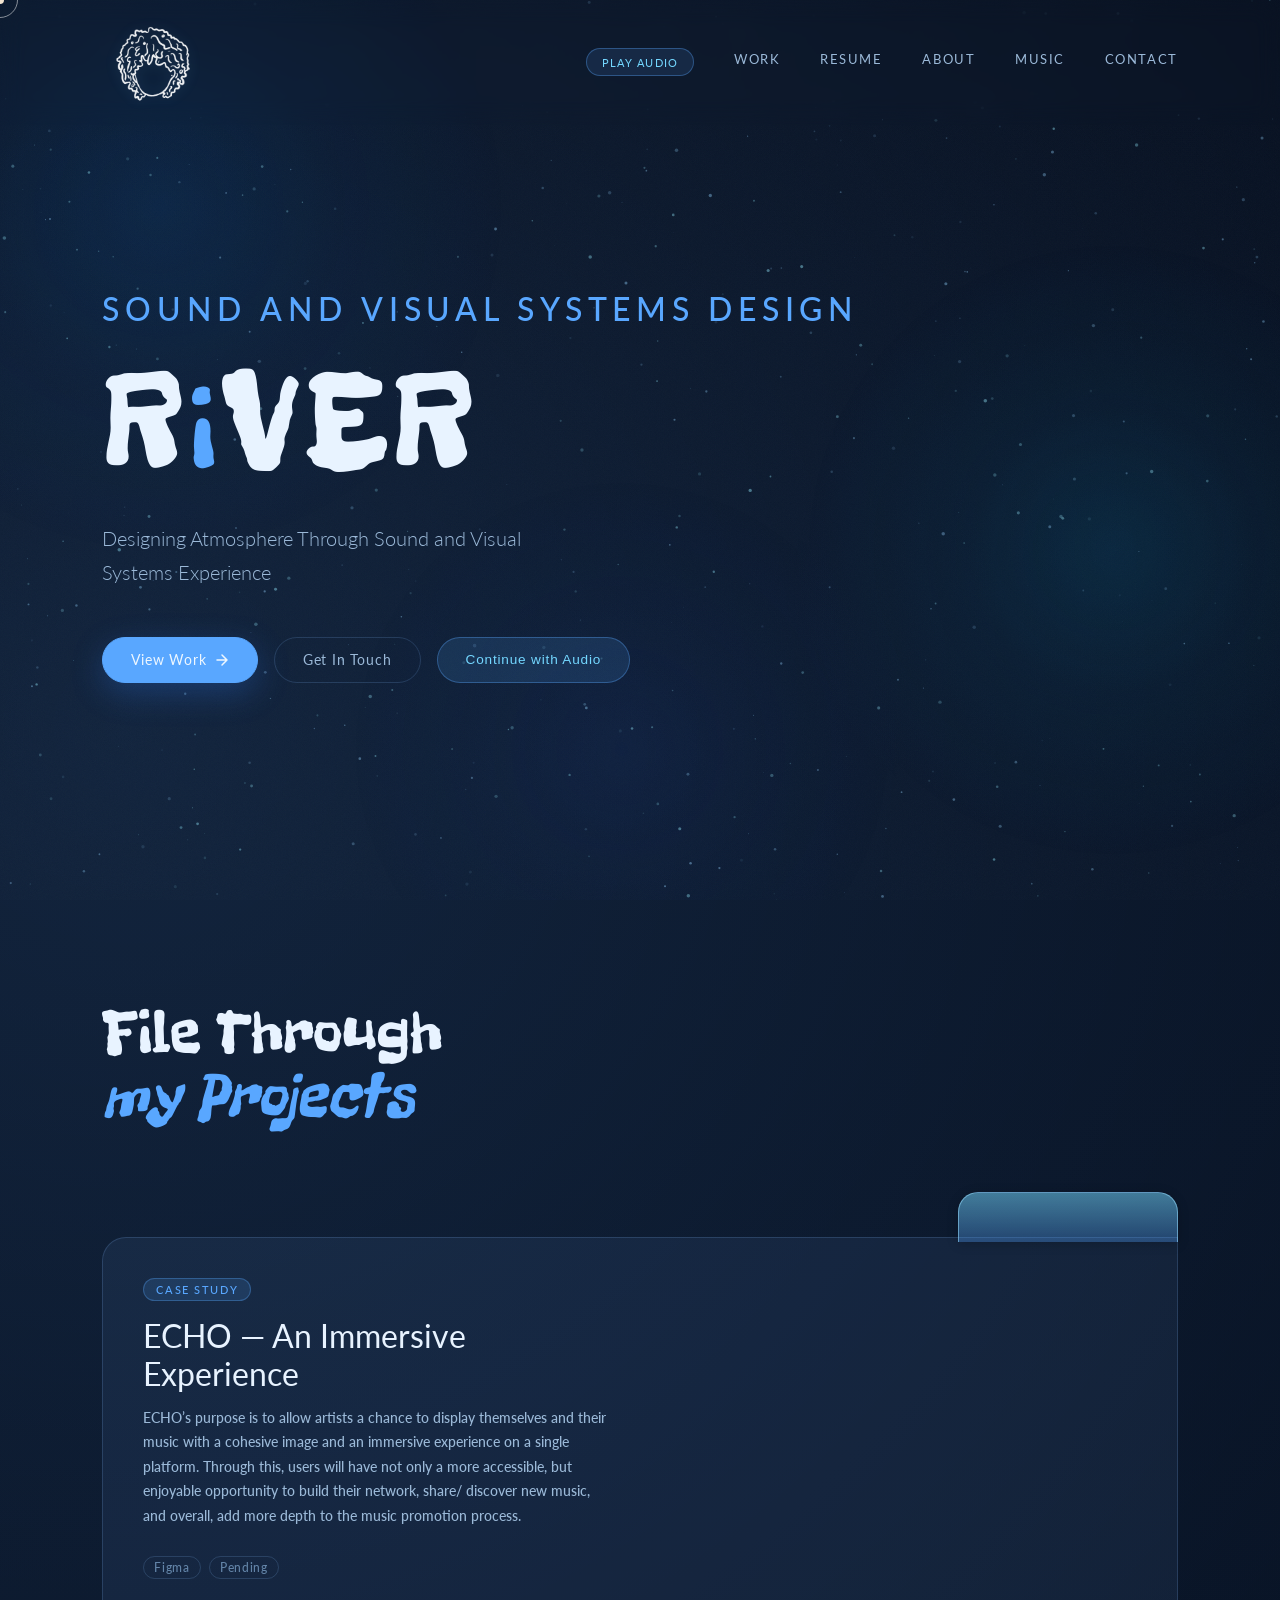
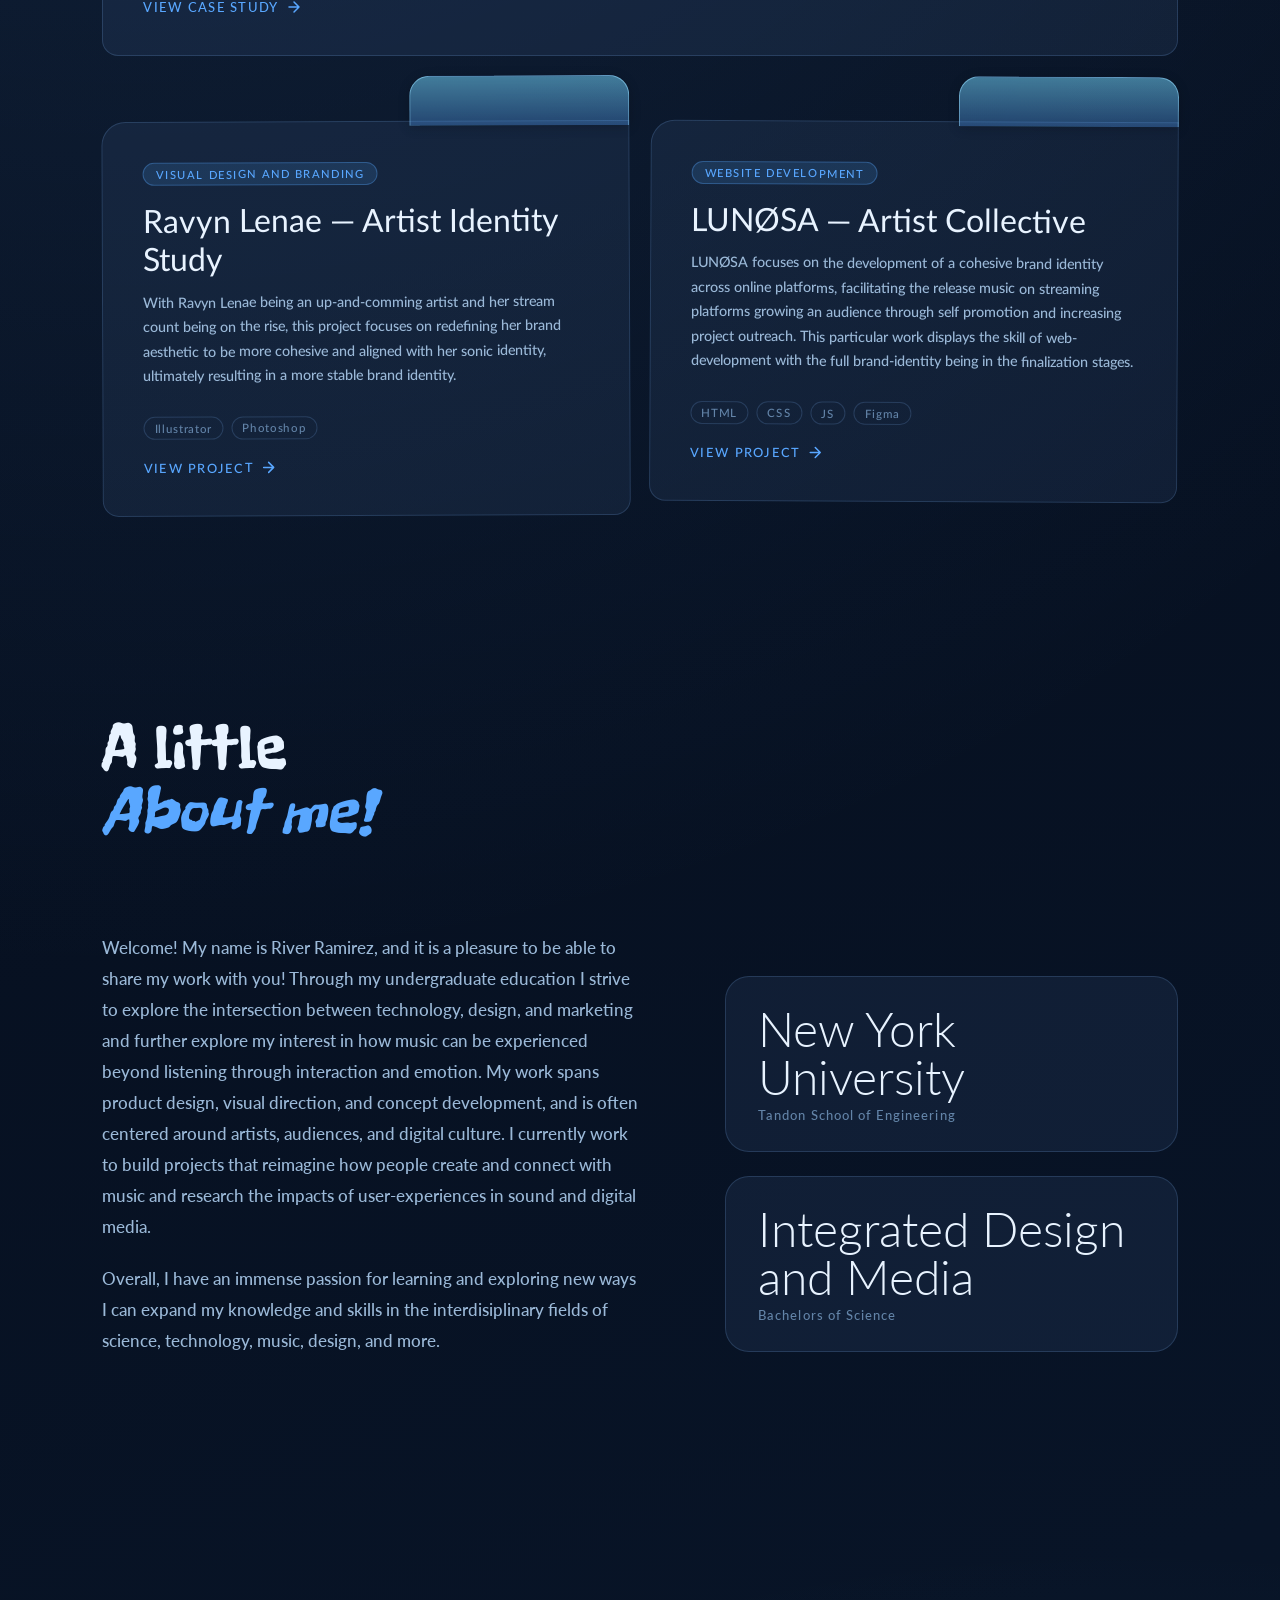
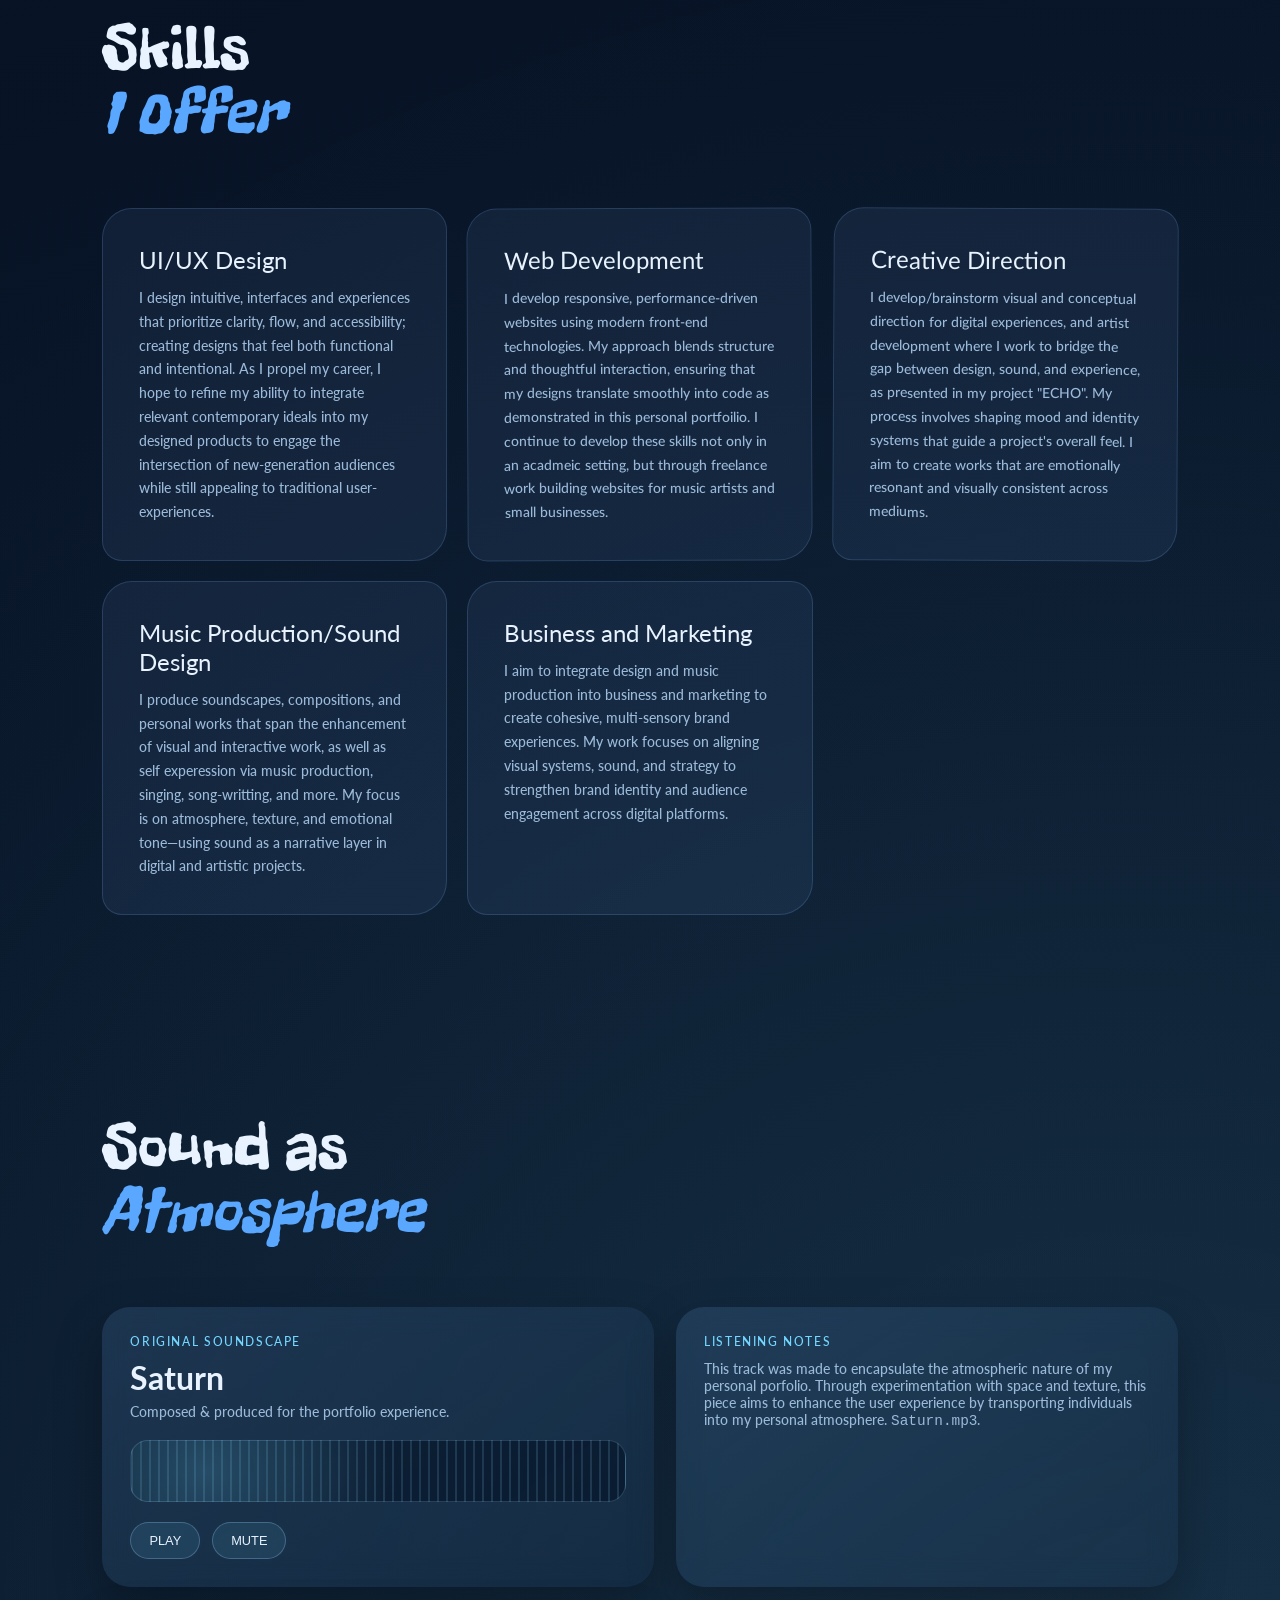
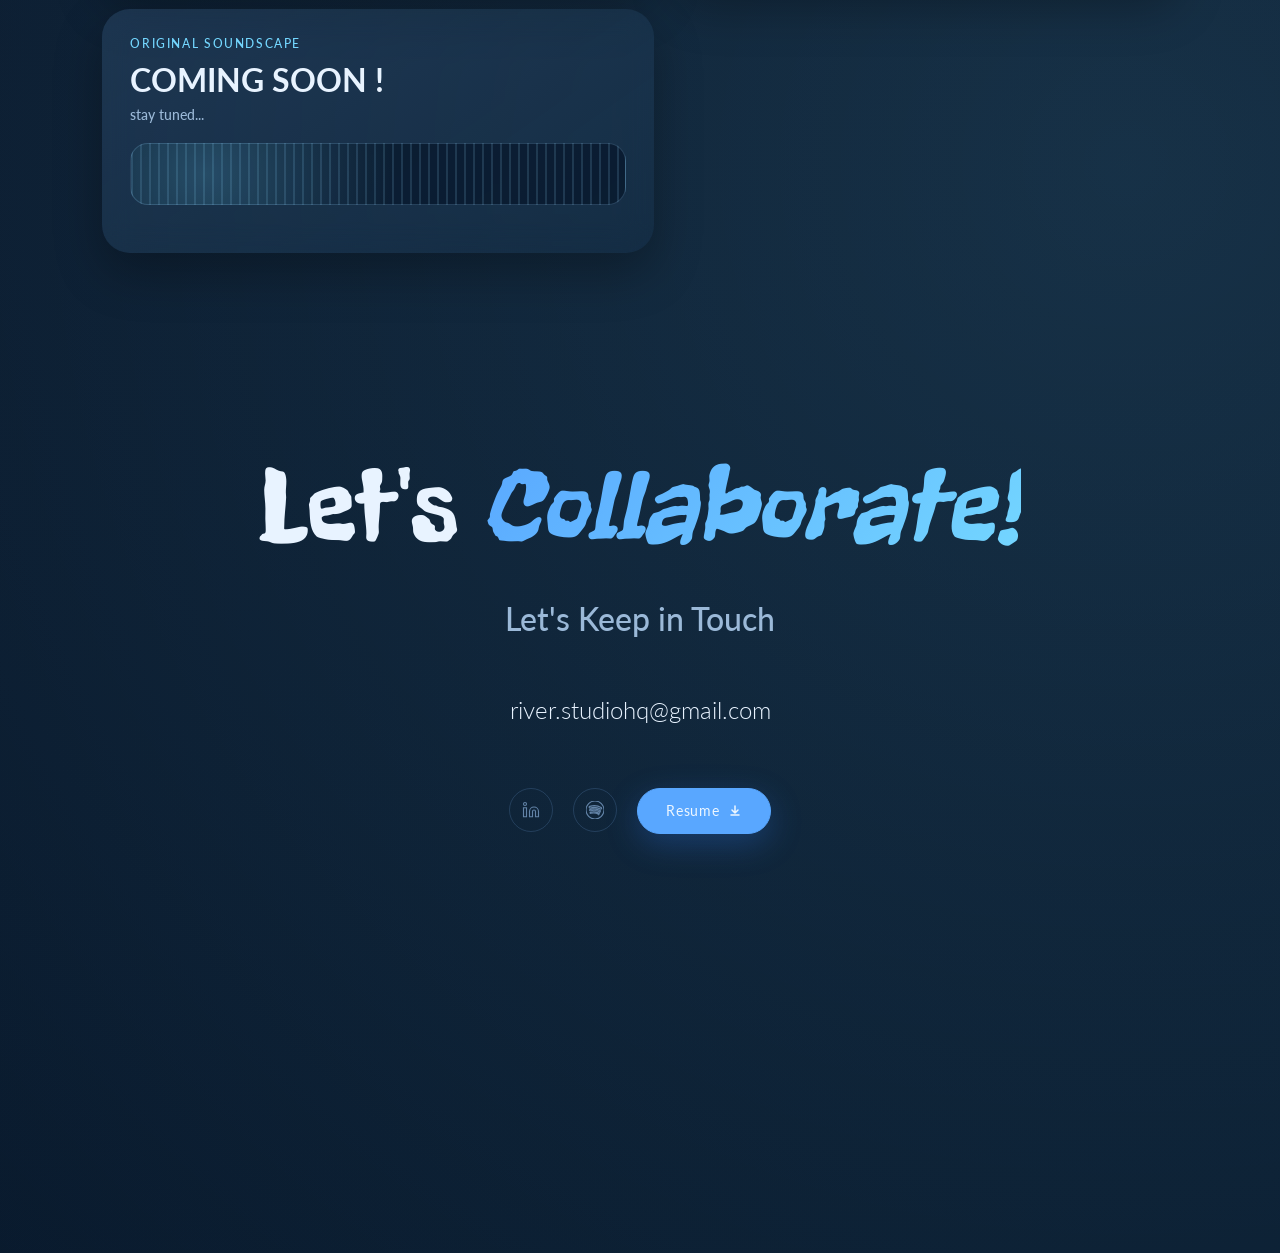
==== index.html @ ccf1cbcf "Initial commit" ====
<!DOCTYPE html>
<html lang="en">
  <head>
    <meta charset="UTF-8" />
    <meta name="viewport" content="width=device-width, initial-scale=1.0" />
    <title>RiVER Marketing Portfolio Revised</title>
    <link rel="preconnect" href="https://fonts.googleapis.com">
    <link rel="preconnect" href="https://fonts.gstatic.com" crossorigin>
    <link href="https://fonts.googleapis.com/css2?family=Freckle+Face&family=Lato:ital,wght@0,100;0,300;0,400;0,700;0,900;1,100;1,300;1,400;1,700;1,900&display=swap" rel="stylesheet">    
    <link rel="stylesheet" href = "style.css" />

  </head>


<body>

<!--Cursor--> 
<div class="cursor" id="cursor"> 
    <div class="cursor-dot" id="cursorDot"></div>
</div>
<div class="cursor-ring" id="cursorRing"></div>

<!--Animated Background-->
<canvas id="bg-canvas"></canvas>

<!--Noise texture-->
<div class="noise"></div>

<!-- Navigation -->
 <nav id="nav"> 
    <a href="#hero" class="nav-logo">
        <img src="River_Graphic_White.png" alt="Logo mark" class="logo-mark" width="90" height="90">
    </a>
    <ul class="nav-links"> 
        <li class="nav-audio-item">
            <button type="button" id="navAudioToggle" class="nav-audio-btn">Play audio</button>
        </li>
        <li><a href="#work">Work</a></li>
        <li><a href="./Ramirez_Rvier_Resume_Official_%20(1)%20(1).pdf" target="_blank" rel="noopener noreferrer">Resume</a></li>
        <li><a href="#about">About</a></li>
        <li><a href="#music">Music</a></li>
        <li><a href="#contact">Contact</a></li>
        
    </ul>
 </nav>
<main>
    <!--Hero Section -->
    <section id="hero">
        <div class="hero-label"> Sound and Visual Systems Design</div>
        <!-- <h1 class="hero-name">RiVER</h1> -->
        <h1 class = "hero-title" id = "hero-title"> 
            <span class="letter" data-l="R">R</span>
            <span class="letter letter-i" data-l="i" >i</span>
            <span class="letter" data-l="V" >V</span>
            <span class="letter" data-l="E" >E</span>
            <span class="letter" data-l="R2" >R</span>
        </h1>
        <p class="hero-tagline"> Designing Atmosphere Through Sound and Visual Systems Experience</p>
        <div class="hero-cta">
            <a href="#work" class="btn btn-primary"> View Work
                <svg width="14" height="14" viewBox="0 0 14 14" fill="none"><path d="M2 7h10M7 2l5 5-5 5" stroke="currentColor" stroke-width="1.5" stroke-linecap="round" stroke-linejoin="round"/></svg>
            </a>
            <a href="#contact" class="btn btn-ghost"> Get In Touch</a>
            <button class="btn btn-audio" id="continueAudioBtn" type="button"> Continue with Audio</button>
        </div>
    </section>

      <!-- Work Section -->
  <section id="work">
    <div class="section-header reveal">
      <h2 class="section-title">File Through<br><em>my Projects</em></h2>
    </div>
    <div class="projects-grid">
      <!-- Featured Project -->
      <a href="echo.html" class="folder-wrap folder-wrap--featured reveal folder-hit" aria-label="ECHO — open case study">
        <div class="folder-tab" aria-hidden="true"></div>
        <div class="project-card featured">
          <div>
            <span class="project-tag">Case Study</span>
            <h3 class="project-title">ECHO — An Immersive Experience</h3>
            <p class="project-desc">ECHO’s purpose is to allow artists a chance to display themselves and their music with a cohesive 
                image and an immersive experience on a single platform. Through this, users will have not only a more accessible, but 
                enjoyable opportunity to build their network, share/ discover new music, and overall, add more depth to the music promotion process. </p>
            <div class="project-tech">
              <span class="tech-tag">Figma</span>
              <span class="tech-tag">Pending</span>
            </div>
            <span class="project-link">
              View Case Study
              <svg width="14" height="14" viewBox="0 0 14 14" fill="none"><path d="M2 7h10M7 2l5 5-5 5" stroke="currentColor" stroke-width="1.5" stroke-linecap="round" stroke-linejoin="round"/></svg>
            </span>
          </div>
          <div class="project-visual">
            <canvas id="featured-canvas"></canvas>
          </div>
        </div>
      </a>

      <!-- Project 2 -->
      <a href="ravyn-lenae.html" class="folder-wrap reveal reveal-delay-1 folder-hit" aria-label="Ravyn Lenae identity study — open project">
        <div class="folder-tab" aria-hidden="true"></div>
        <div class="project-card">
          <span class="project-tag">Visual Design and Branding</span>
          <h3 class="project-title">Ravyn Lenae — Artist Identity Study</h3>
          <p class="project-desc"> With Ravyn Lenae being an up-and-comming artist and her stream count being on the rise, this project focuses on redefining her brand aesthetic to be more cohesive
            and aligned with her sonic identity, ultimately resulting in a more stable brand identity. </p>
          <div class="project-tech">
            <span class="tech-tag">Illustrator</span>
            <span class="tech-tag">Photoshop</span>
          </div>
          <span class="project-link">
            View Project
            <svg width="14" height="14" viewBox="0 0 14 14" fill="none"><path d="M2 7h10M7 2l5 5-5 5" stroke="currentColor" stroke-width="1.5" stroke-linecap="round" stroke-linejoin="round"/></svg>
          </span>
        </div>
      </a>

      <!-- Project 3 -->
      <a href="https://lr3546-stack.github.io/Webdev_Midterm_Website/" target="_blank" rel="noopener noreferrer" class="folder-wrap reveal reveal-delay-2 folder-hit" aria-label="LUNØSA collective — open project website">
        <div class="folder-tab" aria-hidden="true"></div>
        <div class="project-card">
          <span class="project-tag">Website development</span>
          <h3 class="project-title"> LUNØSA — Artist Collective </h3>
          <p class="project-desc"> LUNØSA focuses on the development of a cohesive brand identity across online platforms,
                facilitating the release music on streaming platforms growing an audience through self promotion and increasing project
                outreach. This particular work displays the skill of web-development with the full brand-identity being in the finalization stages.</p>
          <div class="project-tech">
            <span class="tech-tag">HTML</span>
            <span class="tech-tag">CSS</span>
            <span class="tech-tag">JS</span>
            <span class="tech-tag">Figma</span>
          </div>
          <span class="project-link">
            View Project
            <svg width="14" height="14" viewBox="0 0 14 14" fill="none"><path d="M2 7h10M7 2l5 5-5 5" stroke="currentColor" stroke-width="1.5" stroke-linecap="round" stroke-linejoin="round"/></svg>
          </span>
        </div>
      </a>
    </div>
  </section>


<!--About Me-->
<section id="about">
    <div  class="about-title-row">
    <!--    <img src="River_Graphic_White.png" alt="Logo mark" class="about-logo-mark logo-mark" > -->
        <h2 class = "section-title"> A little <br> <em> About me! </em></h2>
    </div>
    <div class = "about-grid"> 
        <div class="about-text reveal"> 
        <p>Welcome! My name is River Ramirez, and it is a pleasure to be able to share my work with you! Through my undergraduate education I strive to explore 
            the intersection between technology, design, and marketing and further explore my interest in how music can be experienced beyond listening through 
            interaction and emotion. My work spans product design, visual direction, and concept development, and is often centered around artists, audiences, 
            and digital culture. I currently work to build projects that reimagine how people create and connect with music and research the impacts of user-experiences 
            in sound and digital media.</p>
        <p>Overall, I have an immense passion for learning and exploring new ways I can expand my knowledge and skills in the interdisiplinary fields of science, 
            technology, music, design, and more.</p>
        <div class="skills-list">
        </div>
      </div>
    <div class="about-stats">
        <div class="stat-card reveal reveal-delay-1">
          <div class="stat-number">New York University</div>
          <div class="stat-label">Tandon School of Engineering </div>
        </div> 
        <div class="stat-card reveal reveal-delay-1">
          <div class="stat-number">Integrated Design and Media</div>
          <div class="stat-label">Bachelors of Science</div>
        </div> 
    </div>
    </div>
</section>

<!--Services-->
<section id="services">
    <div class = "section-header reveal"> 
        <h2 class="section-title">Skills<br><em>I Offer</em></h2>
    </div>
    <div class = "services-grid">
        <div class = "service-card reveal">
            <h3 class="service-title">UI/UX Design</h3>
            <p class="service-desc">I design intuitive, interfaces and experiences that prioritize clarity, 
                flow, and accessibility; creating designs that feel both functional and intentional. As I propel my career, 
                I hope to refine my ability to integrate relevant contemporary ideals into my designed products to engage the intersection of
                new-generation audiences while still appealing to traditional user-experiences.</p>
        </div>
        <div class="service-card reveal reveal-delay-1">
            <h3 class="service-title"> Web Development</h3>
            <p class="service-desc"> I develop responsive, performance-driven websites using modern front-end technologies. My approach blends structure and thoughtful interaction, ensuring that my designs translate smoothly into code as demonstrated in this personal portfoilio. 
                I continue to develop these skills not only in an acadmeic setting, but through freelance work building websites for music artists and small businesses.</p>
        </div>
        <div class="service-card reveal reveal-delay-2">
            <h3 class="service-title"> Creative Direction</h3>
            <p class="service-desc">I develop/brainstorm visual and conceptual direction for digital experiences, and artist development where I work to bridge the 
                gap between design, sound, and experience, as presented in my project "ECHO". My process involves shaping mood and identity systems that guide a project's overall feel. I aim to create 
                works that are emotionally resonant and visually consistent across mediums.</p>
        </div>
         <div class="service-card reveal reveal-delay-2">
            <h3 class="service-title">Music Production/Sound Design</h3>
            <p class="service-desc">I produce soundscapes, compositions, and personal works that span the enhancement of visual and interactive work, as well as self experession 
                via music production, singing, song-writting, and more. My focus is on atmosphere, texture, and emotional tone—using sound as a narrative layer in digital and artistic projects.</p>
        </div>
         <div class="service-card reveal reveal-delay-2">
            <h3 class="service-title">Business and Marketing</h3>
            <p class="service-desc">I aim to integrate design and music production into business and marketing to create cohesive, multi-sensory brand experiences. 
                My work focuses on aligning visual systems, sound, and strategy to strengthen brand identity and audience engagement across digital platforms.</p>
        </div>
    </div>
    </div>
</section>

<!-- Music -->
 <section id="music"> 
    <div class="section-header reveal"> 
        <h2 class = "section-title"> Sound as <br> <em>Atmosphere</em></h2>
    </div>
    <div class="music-grid"> 
        <div class="music-player reveal">
            <div class="music-kicker">Original Soundscape</div>
            <h3 class="track-title">Saturn</h3>
            <p class="track-meta"> Composed & produced for the portfolio experience.</p>
            <div class = "wave-visual" aria-hidden="true"></div>
            <div class = "music-controls">
                <button class="music-btn" id="playPauseBtn" type="button">Play</button>
                <button class="music-btn" id="muteBtn" type="button">Mute</button>
            </div>
        </div>
        <div class="music-note reveal reveal-delay-1">
            <div class="music-kicker">Listening Notes</div>
            <p class="track-meta">This track was made to encapsulate the atmospheric nature of my personal porfolio. Through experimentation with space and texture, this piece
                aims to enhance the user experience by transporting individuals into my personal atmosphere.  <code>Saturn.mp3</code>.</p>
        </div>
         <div class="music-player reveal">
            <div class="music-kicker">Original Soundscape</div>
            <h3 class="track-title">COMING SOON !</h3>
            <p class="track-meta"> stay tuned...</p>
            <div class = "wave-visual" aria-hidden="true"></div>
        </div>
       <!--<div class="music-note reveal reveal-delay-1">
            <div class="music-kicker">Listening Notes</div>
            <p class="track-meta">Lorem ipsum dolor sit amet, consectetur adipiscing elit. Morbi et scelerisque arcu. Maecenas eu maximus justo. Sed ornare libero at efficitur rutrum.</p>
            <p class="track-meta">Audio source currently points to <code>Saturn.mp3</code>.</p>
        </div>-->
   
    </div>
 </section>

 <!--Contact-->
<section id="contact">
    <h2 class="contact-headline reveal"> Let's <em>Collaborate!</em></h2>
    <p class="contact-sub reveal reveal-delay-1">Let's Keep in Touch</p>
    <a href="mailto:river.studiohq@gmail.com" class="contact-email reveal reveal-delay-2">river.studiohq@gmail.com</a>
    <!-- PDF must sit next to index.html (same folder). Filename below is URL-encoded (spaces → %20). -->
    <div class="social-links reveal reveal-delay-3">
        <a href="https://www.linkedin.com/in/river-ramirez-8b07782b2/" class="social-link" title="LinkedIn"> 
            <svg width="18" height="18" viewBox="0 0 24 24" fill="none" stroke="currentColor" stroke-width="1.5"><path d="M16 8a6 6 0 0 1 6 6v7h-4v-7a2 2 0 0 0-2-2 2 2 0 0 0-2 2v7h-4v-7a6 6 0 0 1 6-6zM2 9h4v12H2z"/><circle cx="4" cy="4" r="2"/></svg>
        </a>
        <a href="https://open.spotify.com/artist/3kGHRgM4LawRmCuZYlxjcg?si=m8tVYh4qRT-6kpM-L-I8kQ" class="social-link" title="Spotify">
            <svg width="18" height="18" viewBox="0 0 24 24" fill="none" stroke="currentColor" stroke-width="1.5"><path d="M12 0C5.373 0 0 5.373 0 12s5.373 12 12 12 12-5.373 12-12S18.627 0 12 0zm5.5 17.333c-.22.34-.666.446-1.006.226-2.733-1.673-6.173-2.053-10.226-1.126-.386.086-.773-.153-.86-.54-.086-.386.153-.773.54-.86 4.433-1.013 8.246-.586 11.326 1.3.34.22.446.666.226 1.006zm1.467-3.266c-.28.453-.873.6-1.326.32-3.127-1.92-7.9-2.48-11.6-1.353-.506.153-1.04-.133-1.193-.64-.153-.506.133-1.04.64-1.193 4.233-1.287 9.513-.653 13.16 1.587.453.28.6.873.32 1.326zm.126-3.413c-3.746-2.227-9.926-2.433-13.486-1.353-.573.173-1.18-.16-1.353-.733-.173-.573.16-1.18.733-1.353 4.106-1.247 10.92-1.013 15.226 1.547.513.307.68.973.373 1.487-.306.513-.973.68-1.486.373z"/> </svg>
        </a>

        <a href="./Ramirez_Rvier_Resume_Official_%20(1)%20(1).pdf" class="btn btn-resume" download target="_blank" rel="noopener noreferrer"><span>Resume</span><svg width="14" height="14" viewBox="0 0 14 14" fill="none" aria-hidden="true"><path d="M7 2v7M4 6l3 3 3-3M3 11h8" stroke="currentColor" stroke-width="1.5" stroke-linecap="round" stroke-linejoin="round"/></svg></a>
    </div>
</section>
</main>

<script src="site-audio.js"></script>
<script>

//Cursor //

const dot = document.getElementById('cursorDot');
const ring = document.getElementById('cursorRing');
let mx=0, my = 0, rx = 0, ry = 0;

document.addEventListener('mousemove', e => {
    mx=e.clientX; my = e.clientY;
    dot.style.left=mx + 'px'; dot.style.top = my + 'px';
});

const lerp = (a,b,t) => a + (b-a) * t;
(function tickCursor() {
    rx = lerp(rx, mx, 0.12); ry = lerp(ry,my,0.12);
    ring.style.left = rx + 'px'; ring.style.top = ry + 'px';
    requestAnimationFrame(tickCursor);
})();

document.querySelectorAll('a, button, .project-card, .service-card, .social-link, .folder-hit').forEach(el => {
    el.addEventListener('mouseenter', () => ring.classList.add('hovering'));
    el.addEventListener('mouseleave', () => ring.classList.remove('hovering'));
});

// Nav Scroll // 
const nav = document.getElementById('nav');
window.addEventListener('scroll',() => {
    nav.classList.toggle('scrolled', window.scrollY > 40);
})

// Intersection Reveal // 
const observer = new IntersectionObserver(entries => {
    entries.forEach(e => { if (e.isIntersecting) e.target.classList.add('visible'); });
}, {threshold: 0.12 });
document.querySelectorAll('.reveal').forEach(el => observer.observe(el));

// Particles // 

const bgCanvas = document.getElementById('bg-canvas');
const bgCtx = bgCanvas.getContext('2d');

function resizeBg() {
    bgCanvas.width = window.innerWidth;
    bgCanvas.height = window.innerHeight;
}
resizeBg();
window.addEventListener('resize', resizeBg);

const particles = [];
const NUM_PARTICLES = 500; 

for (let i = 0; i < NUM_PARTICLES; i++) {
    particles.push({
        x: Math.random() * window.innerWidth,
        y: Math.random() * window.innerHeight,
        r: Math.random() * 1.5 + 0.3, 
        vx: (Math.random() - 0.5) * 0.3,
        vy: (Math.random() - 0.5) * 0.3,
        a: Math.random() * 0.5 + 0.1, 
        hue: Math.random() < 0.5 ? 205 : 192
    });
}

// Orbs // 
const orbs = [
    { x: 0.12, y: 0.18, r: 360, h: 210, s: 90, l: 42 },
    { x: 0.82, y: 0.62, r: 320, h: 196, s: 88, l: 40 },
    { x: 0.54, y: 0.88, r: 280, h: 224, s: 70, l: 32 },
];
let orbTime = 0;

function drawBg() {
    bgCtx.clearRect(0, 0, bgCanvas.width, bgCanvas.height);

// Animated orbs //
orbTime += 0.003;
orbs.forEach((orb, i) => {
    const ox = (orb.x + Math.sin(orbTime * 0.7 + i * 2.1) * 0.06) * bgCanvas.width;
    const oy = (orb.y + Math.cos(orbTime * 0.5 + i * 1.7) * 0.05) * bgCanvas.height;
    const g = bgCtx.createRadialGradient(ox, oy, 0, ox, oy, orb.r);
    g.addColorStop(0, `hsla(${orb.h},${orb.s}%,${orb.l}%,0.18)`);
    g.addColorStop(0.5, `hsla(${orb.h},${orb.s}%,${orb.l}%,0.06)`);
    g.addColorStop(1, `hsla(${orb.h},${orb.s}%,${orb.l}%,0)`);
    bgCtx.fillStyle = g;
    bgCtx.fillRect(0, 0, bgCanvas.width, bgCanvas.height);
  });

// Particles Cont. // 
particles.forEach(p => {
    p.x += p.vx; 
    p.y += p.vy;
    if (p.x < 0) p.x = bgCanvas.width;
    if (p.x > bgCanvas.width) p.x = 0; 
    if (p.y < 0) p.y = bgCanvas.height;
    if (p.y > bgCanvas.height) p.y = 0;
    bgCtx.beginPath();
    bgCtx.arc(p.x, p.y, p.r, 0, Math.PI * 2);
    bgCtx.fillStyle = `hsla(${p.hue}, 80%, 75%, ${p.a})`;
    bgCtx.fill();
}); 

requestAnimationFrame(drawBg);
}
drawBg();

</script>
</body>
</html>
---- style.css ----
:root { 
    /* Fixed nav overlap: titles & in-page anchors clear the bar */
    --nav-clearance: clamp(112px, 18vw, 152px);
    --bg: #040915; 
    --bg2: #081427; 
    --surface: rgba(127, 176, 255, 0.08);
    --border: rgba(133, 190, 255, 0.18); 
    --border-hover: rgba(166, 219, 255, 0.38);
    --text-primary: #e8f3ff; 
    --text-secondary: #9bb9d8; 
    --text-muted: #6384a8; 
    --accent: #59a7ff; 
    --accent2: #74d7ff; 
    --accent3: #8ff2f8; 
    --glow: rgba(89, 167, 255, 0.24); 
    --glow2: rgba(116, 215, 255, 0.2); 
    --radius: 24px; 
    --radius-sm: 16px; 
}

*, *::before, *::after {margin: 0; padding: 0; box-sizing: border-box; }

html {scroll-behavior: smooth; }

body { 
    background:
        radial-gradient(circle at 10% 12%, rgba(89,167,255,0.16) 0%, transparent 34%),
        radial-gradient(circle at 88% 82%, rgba(116,215,255,0.14) 0%, transparent 36%),
        linear-gradient(160deg, var(--bg) 0%, var(--bg2) 55%, #07172a 100%);
    color: var(--text-primary);
    font-family: "Lato", sans-serif;
    font-weight: 500;
    overflow-x: hidden;
    cursor: none;
}

/* Custom Cursor */ 

.cursor {
    position: fixed;
    top: 0; left: 0;
    pointer-events: none;
    z-index: 9999;
    mix-blend-mode: difference;
}
.cursor-dot {
    width: 8px; height: 8px;
    background: #fff;
    border-radius: 50%;
    transform: translate(-50%, -50%);
    transition: transform 0.1s ease;
}
.cursor-ring {
    position: fixed;
    top: 0; left: 0;
    width: 36px; height: 36px;
    border: 1px solid rgba(255,255,255,0.5);
    border-radius: 50%;
    transform: translate(-50%, -50%);
    pointer-events: none;
    z-index: 9998;
    transition: width 0.3s ease, height 0.3s ease, border-color 0.3s ease;
}
.cursor-ring.hovering {
    width: 60px; height: 60px;
    border-color: rgba(124,111,255,0.8);
}
 /* ── Canvas Background ── */
#bg-canvas {
    position: fixed;
    inset: 0;
    z-index: 0;
    opacity: 0.78;
}
.noise {
    position: fixed;
    inset: 0;
    z-index: 1;
    pointer-events: none;
    opacity: 0.025;
    background-image: url("data:image/svg+xml,%3Csvg viewBox='0 0 256 256' xmlns='http://www.w3.org/2000/svg'%3E%3Cfilter id='noise'%3E%3CfeTurbulence type='fractalNoise' baseFrequency='0.9' numOctaves='4' stitchTiles='stitch'/%3E%3C/filter%3E%3Crect width='100%25' height='100%25' filter='url(%23noise)' opacity='1'/%3E%3C/svg%3E");
    background-size: 200px 200px;
}

/* Layout */ 
main { position: relative; z-index: 2; }

section {
    min-height: 100vh;
    display: flex;
    align-items: center; 
    padding: 100px 8vw;
}

section[id] {
    scroll-margin-top: var(--nav-clearance);
}

/* nav */ 
nav{
    position: fixed; 
    top: 0; left: 0; right: 0; 
    z-index: 100; 
    padding: 12px 8vw;
    display: flex; 
    align-items: center;
    justify-content: space-between;
    backdrop-filter: blur(12px); 
    -webkit-backdrop-filter: blur(12px); 
    border-bottom: 1px solid transparent; 
    transition: border-color 0.4s ease, background 0.4s ease; 
}

nav.scrolled {
    background: rgba(6,18,35,0.72); 
    border-bottom-color: var(--border);
}

.nav-logo {
    font-family: "Lato", sans-serif;
    font-size: 6rem;
    font-weight: 400;
    color: var(--text-primary); 
    text-decoration: none;
    letter-spacing: 0.02em; 
    display: inline-flex; 
    align-items: center;
    gap: 12px;
}
.logo-mark { 
    width: 100px;
    height: 100px;
    object-fit: contain;
    filter: brightness(0) invert(1) drop-shadow(0 0 8px rgba(126, 197, 255, 0.2));
    opacity: 0.95;
}
.logo-fallback { 
    font-size: 1.05;
}
.nav-links {
    display: flex;
    gap: 40px;
    list-style: none;
}
.nav-audio-item {
    list-style: none;
    display: flex;
    align-items: center;
}

.nav-audio-btn {
    font-family: "Lato", sans-serif;
    font-size: 0.68rem;
    font-weight: 400;
    letter-spacing: 0.12em;
    text-transform: uppercase;
    padding: 0.42rem 0.9rem;
    border-radius: 999px;
    border: 1px solid rgba(89, 167, 255, 0.35);
    background: rgba(89, 167, 255, 0.12);
    color: var(--accent2);
    cursor: pointer;
    transition: border-color 0.3s ease, color 0.3s ease, box-shadow 0.3s ease, background 0.3s ease;
}

.nav-audio-btn:hover {
    border-color: rgba(116, 215, 255, 0.55);
    color: var(--text-primary);
    box-shadow: 0 0 20px rgba(89, 167, 255, 0.18);
}

.nav-links a {
    font-size: 0.8rem; 
    font-weight: 400; 
    letter-spacing: 0.12em;
    text-transform: uppercase;
    color: var(--text-secondary);
    text-decoration: none;
    transition: color 0.3s ease;
    position: relative;
}

.nav-links a::after{
    content: '';
    position: absolute;
    bottom: -4px; left:0; right: 0;
    height: 1px;
    background: var(--accent);
    transform: scaleX(0);
    transition: transform 0.3s ease; 
    transform-origin: left;
}

.nav-links a:hover { color: var(--text-primary); }
.nav-links a:hover::after {transform: scaleX(1); }

/* Hero */ 
#hero {
    min-height: 100vh; 
    flex-direction: column;
    justify-content: center;
    align-items: flex-start;
    gap: 0; 
    padding-top: calc(var(--nav-clearance) + 1.25rem);
    scroll-margin-top: 0;
}

.hero-label {
    font-size: 2rem;
    letter-spacing: 0.18em;
    text-transform: uppercase;
    color: var(--accent); 
    margin-bottom: 24px; 
    opacity: 0;
    transform: translateY(12px);
    animation: fadeUp 0.8s ease 0.2s forwards;
}

.hero-title {
    font-family: "Freckle Face", system-ui, sans-serif;
    /* min ≤ max: scales with viewport; middle term dominates on phones */
    font-size: clamp(3rem, 17vw + 0.35rem, 9rem);
    font-weight: 200; 
    line-height: 0.95;
    letter-spacing: 0.04em;
    color: var(--text-primary); 
    display: flex;
    align-items: baseline;
    flex-wrap: nowrap;
    gap: 0;
    max-width: 100%;
    box-sizing: border-box;
}

.hero-title .letter{
    display: inline-block;
    color: var(--text-primary);
    position: relative;
    will-change: transform, filter;
    transform: translateY(20px);
    animation: fadeUp 0.9s ease forwards;
}

  .hero-title .letter:nth-child(1) { animation-delay: 0.4s; }
  .hero-title .letter:nth-child(2) { animation-delay: 0.48s; }
  .hero-title .letter:nth-child(3) { animation-delay: 0.56s; }
  .hero-title .letter:nth-child(4) { animation-delay: 0.64s; }
  .hero-title .letter:nth-child(5) { animation-delay: 0.72s; }
  /* Stronger selector so the “i” always wins over .letter */
  .hero-title .letter.letter-i {
    color: var(--accent);
    -webkit-text-fill-color: currentColor;
    font-variant: normal;
    text-transform: lowercase;
    font-size: 0.82em;
  }


.hero-tagline {
    font-size: clamp(1rem, 2vw, 1.25rem);
    font-weight: 300;
    color: var(--text-secondary);
    max-width: 480px;
    margin-top: 32px;
    line-height: 1.7;
    opacity: 0;
    transform: translateY(16px);
    animation: fadeUp 0.9s ease 0.7s forwards;
}
.hero-cta {
    display: flex;
    flex-wrap: wrap;
    gap: 16px;
    margin-top: 48px;
    opacity: 0;
    transform: translateY(16px);
    animation: fadeUp 0.9s ease 0.9s forwards;
}
  .btn {
    display: inline-flex;
    align-items: center;
    gap: 8px;
    padding: 14px 28px;
    border-radius: 100px;
    font-size: 0.85rem;
    font-weight: 400;
    letter-spacing: 0.06em;
    text-decoration: none;
    transition: all 0.3s ease;
    cursor: none;
  }
  .btn-primary {
    background: var(--accent);
    color: #eef7ff;
    border: 1px solid var(--accent);
    box-shadow: 0 10px 32px rgba(45, 116, 224, 0.3);
  }
  .btn-primary:hover {
    background: transparent;
    color: var(--accent);
    box-shadow: 0 0 32px var(--glow);
  }
  .btn-ghost {
    background: transparent;
    color: var(--text-secondary);
    border: 1px solid var(--border);
  }
  .btn-ghost:hover {
    border-color: var(--border-hover);
    color: var(--text-primary);
  }
  .btn-audio {
    background: rgba(89,167,255,0.14);
    color: var(--accent2);
    border: 1px solid rgba(89,167,255,0.35);
    backdrop-filter: blur(8px);
    -webkit-backdrop-filter: blur(8px);
  }
  .btn-audio:hover {
    border-color: rgba(116,215,255,0.6);
    box-shadow: 0 0 28px rgba(89,167,255,0.22);
    color: var(--text-primary);
  }


.btn-resume {
    display: inline-flex;
    align-items: center;
    justify-content: center;
    text-align: center;
    background: var(--accent);
    color: #eef7ff;
    border: 1px solid var(--accent);
    box-shadow: 0 10px 32px rgba(45, 116, 224, 0.3);
    
}


  .hero-scroll {
    position: absolute;
    bottom: 48px;
    left: 8vw;
    display: flex;
    align-items: center;
    gap: 12px;
    font-size: 0.72rem;
    letter-spacing: 0.14em;
    text-transform: uppercase;
    color: var(--text-muted);
    opacity: 0;
    animation: fadeUp 1s ease 1.4s forwards;
  }
  .scroll-line {
    width: 40px;
    height: 1px;
    background: var(--text-muted);
    position: relative;
    overflow: hidden;
  }
  .scroll-line::after {
    content: '';
    position: absolute;
    inset: 0;
    background: var(--accent);
    transform: translateX(-100%);
    animation: scrollLine 2s ease 2s infinite;
  }
  @keyframes scrollLine {
    0% { transform: translateX(-100%); }
    100% { transform: translateX(100%); }
  }


/* Section Header */ 
.section-header {
    margin-bottom: 64px;
}

 .about-title-row {
    display: flex;
    align-items: center;
    gap: clamp(14px, 3vw, 28px);
    flex-wrap: wrap;
  }

   /*.about-title-row .about-logo-mark {
    width: clamp(56px, 8vw, 72px);
    height: clamp(56px, 8vw, 72px);
    object-fit: contain;
    flex-shrink: 0;
    filter: brightness(0) invert(1) drop-shadow(0 0 10px rgba(126, 197, 255, 0.22));
    opacity: 0.95;
  }
    */

    .about-section-title {
    margin: 2;
    flex: 1;
    min-width: 0;
  }
  .about-intro-stats {
    display: grid;
    grid-template-columns: repeat(2, minmax(0, 1fr));
    gap: 20px;
    margin-top: 28px;
    max-width: 520px;
  }
  
.section-number {
    font-size: 0.7rem;
    letter-spacing: 0.2em; 
    text-transform: uppercase;
    color: var(--accent);
    margin-bottom: 12px;
}

.section-title {
    font-family: "Freckle Face", system-ui;
    font-size: clamp(2.5rem, 5vw, 4rem);
    font-weight: 300; 
    line-height: 1;
    color: var(--text-primary);
}

.section-title em {
    /*font-style: italic;*/
    color: var(--accent);
}

/* Work */ 
#work { flex-direction: column; align-items: flex-start;}

.projects-grid {
    display: grid;
    grid-template-columns: repeat(2, 1fr);
    gap: 20px;
    width: 100%;
}

.folder-wrap {
    display: flex; 
    flex-direction: column;
    align-items: stretch;
    min-width: 0;
}
a.folder-wrap.folder-hit {
    text-decoration: none;
    color: inherit;
    outline: none;
}
a.folder-wrap.folder-hit:focus-visible {
    outline: 2px solid var(--accent);
    outline-offset: 6px;
    border-radius: var(--radius-sm);
}

.folder-tab {
    align-self: flex-end;
    width: clamp(150px, 48%, 220px);
    height: 50px;
    background:linear-gradient(180deg, rgba(116, 215, 255, 0.52), rgba(72, 140, 220, 0.38));
    border: 1px solid rgba(150, 220, 255, 0.55);
    border-bottom: none;
    border-radius: 20px 20px 0px 0px;
    transition: brackground 0.4s ease, border-color 0.4s ease, box-shadow 0.4s ease;
    position: relative; 
    z-index: 10;
    margin-bottom: -5px;
    flex-shrink: 0;
    box-shadow: 0 2px 12px rgba(0, 0, 0, 0.2);
}

.folder-wrap:hover .folder-tab {
    border-color: rgba(180, 232, 255, 0.75);
    background:   rgba(89, 167, 255, 0.52);
    box-shadow: 0 0 28px rgba(89, 167, 255, 0.28);
  }
  .folder-wrap--featured {
    grid-column: span 2;
  }

  .project-card {
    background: var(--surface);
    border: 1px solid var(--border);
    border-radius: var(--radius) 0 var(--radius-sm) var(--radius-sm);
    padding: 40px;
    position: relative;
    overflow: hidden;
    transition: border-color 0.4s ease, transform 0.4s ease, box-shadow 0.4s ease, background 0.4s ease;
    cursor: none;
  }
  .project-card::before {
    content: '';
    position: absolute;
    inset: 0;
    background: radial-gradient(ellipse at 0% 0%, var(--glow), transparent 60%);
    opacity: 0;
    transition: opacity 0.4s ease;
    pointer-events: none;
  }
  .folder-wrap:hover .project-card {
    border-color: rgba(89,167,255,0.55);
    background: linear-gradient(170deg, rgba(98, 166, 255, 0.13), rgba(62, 117, 199, 0.08));
    transform: translateY(-6px) rotate(-0.35deg);
    box-shadow: 0 24px 64px rgba(0,0,0,0.4);
  }
  .folder-wrap:hover .project-card::before { opacity: 1; }
  .project-card.featured {
    display: grid;
    grid-template-columns: 1fr 1fr;
    gap: 48px;
    align-items: center;
  }
  .project-card.featured::before {
    background: radial-gradient(ellipse at 30% 50%, var(--glow), transparent 60%);
  }

  .project-tag {
    display: inline-block;
    font-size: 0.7rem;
    letter-spacing: 0.14em;
    text-transform: uppercase;
    color: var(--accent);
    margin-bottom: 16px;
    padding: 4px 12px;
    background: rgba(89,167,255,0.14);
    border: 1px solid rgba(89,167,255,0.32);
    border-radius: 100px;
  }
  .project-title {
    font-family: 'Lato', sans-serif;
    font-size: 2rem;
    font-weight: 400;
    color: var(--text-primary);
    margin-bottom: 12px;
    line-height: 1.2;
  }
  .project-desc {
    font-size: 0.9rem;
    color: var(--text-secondary);
    line-height: 1.7;
    margin-bottom: 28px;
  }
  .project-tech {
    display: flex;
    flex-wrap: wrap;
    gap: 8px;
  }
  .tech-tag {
    font-size: 0.72rem;
    letter-spacing: 0.06em;
    color: var(--text-muted);
    padding: 4px 10px;
    border: 1px solid var(--border);
    border-radius: 100px;
    transition: border-color 0.3s, color 0.3s;
  }
  .folder-wrap:hover .tech-tag {
    border-color: rgba(255,255,255,0.15);
    color: var(--text-secondary);
  }
  .project-visual {
    aspect-ratio: 16/10;
    border-radius: var(--radius-sm);
    overflow: hidden;
    position: relative;
  }
  .project-visual canvas {
    width: 100%; height: 100%;
    display: block;
  }
  .project-link {
    display: inline-flex;
    align-items: center;
    gap: 8px;
    font-size: 0.8rem;
    letter-spacing: 0.1em;
    text-transform: uppercase;
    color: var(--accent);
    text-decoration: none;
    margin-top: 20px;
    transition: gap 0.3s ease;
  }
  .folder-wrap:hover .project-link { gap: 14px; }
  .project-link svg { transition: transform 0.3s ease; }
  .folder-wrap:hover .project-link svg { transform: translateX(4px); }




/* About */ 

#about {
    flex-direction: column; 
    align-items: flex-start;
    gap: clamp(48px, 7vw, 88px);
}

.about-grid {
    display: grid;
    grid-template-columns: 1.2fr 1fr; 
    gap: 80px;
    align-items: center;
    width: 100%;
}

.about-text p {
    font-size: 1.05rem;
    color: var(--text-secondary);
    line-height: 1.85;
    margin-bottom: 20px;
}

.about-text p strong {
    color: var(--text-primary);
    font-weight: 400; 
}

.skills-list {
    display: grid; 
    grid-template-columns: 1fr 1fr; 
    gap: 12px; 
    margin-top: 40px; 
}

.skill-item {
    display: flex;
    align-items: center;
    gap: 10px; 
    font-size: 0.85rem;
    color: var(--text-secondary);
}

.slill-dot {
    width: 5px; height: 5px; 
    background: var(--accent);
    border-radius: 50%;
    flex-shrink: 0;
}

.about-stats {
    display: flex; 
    flex-direction: column; 
    gap: 24px;
}

.stat-card {
    background: var(--surface);
    border: 1px solid var(--border);
    border-radius: var(--radius); 
    padding: 28px 32px; 
    transition: border-color 0.3s, box-shadow 0.3; 
}

.stat-card:hover {
    border-color: var(--border-hover);
    box-shadow: 0 0 38px rgba(35, 90, 170, 0.34);
}

.stat-number {
    font-family: "Lato", sans-serif;
    font-size: 3rem;
    font-weight: 300;
    color: var(--text-primary);
    line-height: 1;
    margin-bottom: 6px;
}

.stat-number span { color: var(--accent); }
.stat-label {
    font-size: 0.82rem; 
    color: var(--text-muted);
    letter-spacing: 0.08em;
}


/* Services */ 

#services { flex-direction: column; align-items: flex-start; }
.services-grid {
    display: grid; 
    grid-template-columns: repeat(3, 1fr);
    gap: 20px;
    width: 100%;
}

.service-card {
    background: var(--surface);
    border: 1px solid var(--border);
    border-radius: calc(var(--radius) + 6px) calc(var(--radius) - 2px) calc(var(--radius) + 10px) calc(var(--radius) - 4px);
    padding: 36px;
    transition: all 0.4s ease;
    cursor: none;
    position: relative;
    overflow: hidden;
}


.service-card::after {
    content: '';
    position: absolute;
    bottom: 0; left: 0; right: 0;
    height: 2px;
    background: linear-gradient(90deg, var(--accent), var(--accent2));
    transform: scaleX(0);
    transition: transform 0.4s ease;
    transform-origin: left; 
}


.service-card:hover {
    border-color: var(--border-hover);
    transform: translateY(-6px) rotate(0.4deg);
    box-shadow: 0 20px 50px rgba(0,0,0,0.5);
}


.service-card:hover::after { transform: scaleX(1); }

.service-title {
    font-family: 'Lato', sans-serif;
    font-size: 1.5rem;
    font-weight: 400;
    color: var(--text-primary);
    margin-bottom: 12px;
}

.service-desc {
    font-size: 0.875rem;
    color: var(--text-secondary);
    line-height: 1.7;
}



/* Music */ 
#music {
    flex-direction: column; 
    align-items: flex-start;
}

.music-grid {
    width: 100%;
    display: grid; 
    grid-template-columns: 1.1fr 1fr;
    gap: 22px;
}

.music-player,
.music-note {
    background: linear-gradient(145deg, rgba(122, 189, 255, 0.14), rgba(44, 88, 139, 0.08));
    border: 1px solid rgba(150, 210,255, 0,24);
    border-radius: 28px; 
    padding: 28px;
    backdrop-filter: blur(14px);
    box-shadow: 0 20px 48px rgba(0, 0, 0, 0.28);
}


.music-kicker {
    font-size: 0.72rem;
    letter-spacing: 0.14em;
    text-transform: uppercase;
    color: var(--accent2); 
    margin-bottom: 12px;
}


.track-title {
    font-family: 'Lato', sans-serif;
    font-size: 2rem; 
    line-height: 1.1;
    margin-bottom: 8px; 
}


.track-meta {
    color: var(--text-secondary);
    font-size: 0.9rem;
    margin-bottom: 20px;
}



.wave-visual {
    height: 62px;
    border-radius: 18px;
    background:
      radial-gradient(circle at 15% 50%, rgba(116,215,255,0.25), transparent 45%),
      repeating-linear-gradient(90deg, rgba(146,213,255,0.15) 0 2px, transparent 2px 9px),
      rgba(2, 16, 34, 0.55);
    border: 1px solid rgba(150, 210, 255, 0.2);
    margin-bottom: 20px;
}

.music-controls {
    display: flex;
    gap: 12px; 
    align-items: center;
    flex-wrap: wrap;
}


.music-btn {
    border: 1px solid rgba(150,210, 255, 0.28); 
    border-radius: 999px; 
    background: rgba(116, 215, 255, 0.1);
    color: var(--text-primary);
    padding: 10px 18px; 
    font-size: 0.8em;
    text-transform: uppercase;
    cursor: none; 
    transition: all 0.3s ease;
}


.music-btn:hover {
    border-color: var(--accent2);
    box-shadow: 0 0 20px rgba(116, 215, 255, 0.24);
}

/* Contact */ 
#contact {
    flex-direction: column;
    align-items: center; 
    text-align: center;
    gap: 0;
}

.contact-headline {
    font-family: "Freckle Face", system-ui;
    font-size: clamp(3rem, 8vw, 7rem);
    font-weight: 300;
    line-height: 1.05;
    color: var(--text-primary);
    margin-bottom: 32px;
}

.contact-headline em { 
    background: linear-gradient(135deg, var(--accent), var(--accent2));
    -webkit-background-clip: text;
    -webkit-text-fill-color: transparent;
    background-clip: text
}

.contact-sub {
    font-size: 2rem;
    color: var(--text-secondary);
    max-width: 420px;
    line-height: 1.7;
    margin-bottom: 48px;
}


.contact-email {
    font-family: 'Lato', sans-serif;
    font-size: 1.5rem;
    font-weight: 300;
    color: var(--text-primary);
    text-decoration: none;
    position: relative;
    display: inline-block;
    margin-bottom: 64px;
    transition: color 0.3s;
}

.contact-email::after {
    content: '';
    position: absolute; 
    bottom: -4px; left: 0; right: 0; 
    height: 1px; 
    background: linear-gradient(90deg, var(--accent), var(accent2));
    transform: scaleX(0.3);
    transform-origin: left; 
    transition: transform 0.4s ease;
}

.contact-email:hover { color: var(--accent); }
.contact-email:hover::after { transform: sca;eX(1); }
.social-links {
    display: flex;
    gap: 20px;
}


.social-link{
    width: 44px; height: 44px; 
    border: 1px solid var(--border);
    border-radius: 50%; 
    display: flex; 
    align-items: center; 
    justify-content: center; 
    color: var(--text-muted);
    text-decoration: none; 
    transition: all 0.3s ease;
    cursor: none;
}

.social-link:hover {
    border-color: var(--accent);
    color: var(--accent);
    box-shadow: 0 0 20px var(--glow);
}



/* Slightly less rigid composition */
  .projects-grid .folder-wrap:nth-child(2),
  .services-grid .service-card:nth-child(2) {
    transform: rotate(-0.22deg);
  }
  .projects-grid .folder-wrap:nth-child(3),
  .services-grid .service-card:nth-child(3) {
    transform: rotate(0.28deg);
  }

/* Reveal Animations */ 
.reveal {
    opacity: 0;
    transform: translateY(30px);
    transition: opacity 0.8s ease, transform 0.8s ease;
}

.reveal.visible {
    opacity: 1;
    transform: none;
}

.reveal-delay-1 { transition-delay: 0.15s; }
.reveal-delay-2 { transition-delay: 0.3s; }
.reveal-delay-3 { transition-delay: 0.45; }


@keyframes fadeUp {
    to { opacity: 1; transform: none; }
  }


  /* Tablet portrait / narrow: single-column layouts, compact nav */
  @media (max-width: 900px) {
    .projects-grid { grid-template-columns: 1fr; }
    .folder-wrap--featured { grid-column: span 1; }
    .project-card.featured { grid-template-columns: 1fr; }
    .about-grid { grid-template-columns: 1fr; gap: 48px; }
    .services-grid { grid-template-columns: 1fr; }
    .music-grid { grid-template-columns: 1fr; }
    nav {
      padding: 14px 5vw;
      flex-wrap: nowrap;
      align-items: center;
      justify-content: space-between;
      gap: 12px;
    }
    .nav-logo,
    .navbar-logo {
      flex-shrink: 0;
    }
    /* Same row as logo; scroll horizontally if links don’t fit */
    .nav-links {
      display: flex;
      flex-wrap: nowrap;
      align-items: center;
      justify-content: flex-end;
      gap: 10px 14px;
      flex: 1 1 auto;
      min-width: 0;
      width: auto;
      margin: 0;
      padding: 4px 0;
      border-top: none;
      overflow-x: auto;
      overscroll-behavior-x: contain;
      -webkit-overflow-scrolling: touch;
      scrollbar-width: thin;
    }
    .nav-links li {
      flex-shrink: 0;
    }
    .nav-links a {
      font-size: 0.62rem;
      letter-spacing: 0.08em;
      flex-shrink: 0;
      white-space: nowrap;
    }
    .nav-audio-btn {
      font-size: 0.58rem;
      padding: 0.34rem 0.65rem;
      letter-spacing: 0.08em;
      flex-shrink: 0;
      white-space: nowrap;
    }
    section { padding: 72px 6vw; }
    .hero-scroll {
      left: 6vw;
      bottom: 32px;
    }
    footer {
      flex-direction: column;
      gap: 16px;
      text-align: center;
      align-items: center;
    }
  }

  /* Mobile: phones and very small viewports */
  @media (max-width: 600px) {
    :root {
      --radius: 18px;
      --radius-sm: 12px;
      --nav-clearance: clamp(76px, 20vw, 108px);
    }
    nav { padding: 12px 5vw; }
    .nav-logo { font-size: 1.2rem; }
    .logo-mark { width: 40px; height: 40px; }
    .nav-links {
      gap: 8px 12px;
      padding: 2px 0;
    }
    .nav-links a {
      font-size: 0.58rem;
    }
    .nav-audio-btn {
      font-size: 0.54rem;
      padding: 0.32rem 0.55rem;
    }
    section { padding: 56px 5vw; }
    #hero {
      padding-top: calc(var(--nav-clearance) + 0.75rem);
      align-items: stretch;
      min-height: auto;
      padding-bottom: clamp(2rem, 8vw, 4rem);
    }
    .hero-title {
      font-size: clamp(3.35rem, 19vw + 0.4rem, 8rem);
      letter-spacing: 0.03em;
    }
    .hero-label {
      font-size: clamp(0.68rem, 2.8vw, 1rem);
      letter-spacing: 0.12em;
      margin-bottom: 16px;
    }
    .hero-name {
      font-size: clamp(2.75rem, 14vw, 4.5rem);
    }
    .hero-tagline {
      margin-top: 20px;
      font-size: 0.95rem;
    }
    .hero-cta {
      margin-top: 32px;
      flex-direction: column;
      align-items: stretch;
    }
    .btn {
      justify-content: center;
      padding: 14px 22px;
    }
    .hero-scroll {
      left: 5vw;
      bottom: 24px;
      font-size: 0.65rem;
    }
    .section-title {
      font-size: clamp(2rem, 9vw, 2.75rem);
    }
    .section-number {
      font-size: 0.65rem;
    }
    .project-card {
      padding: 24px 20px;
    }
    .project-title {
      font-size: 1.5rem;
    }
    .project-desc {
      font-size: 0.85rem;
      margin-bottom: 20px;
    }
    .skills-list {
      grid-template-columns: 1fr;
    }
    .stat-card {
      padding: 22px 24px;
    }
    .stat-number {
      font-size: 2.25rem;
    }
    .track-title {
      font-size: 1.5rem;
    }
    .music-player,
    .music-note {
      padding: 20px;
      border-radius: 20px;
    }
    .contact-headline {
      font-size: clamp(2.25rem, 11vw, 3.25rem);
    }
    .contact-email {
      font-size: clamp(1.1rem, 5vw, 1.35rem);
      word-break: break-word;
    }
    .social-links {
      flex-wrap: wrap;
      justify-content: center;
    }
    .projects-grid .folder-wrap:nth-child(2),
    .projects-grid .folder-wrap:nth-child(3),
    .services-grid .service-card:nth-child(2),
    .services-grid .service-card:nth-child(3) {
      transform: none;
    }
  }

/* ── Ravyn case study — charcoal gray (#292828) atmosphere ── */

body.ravyn-page {
  background:
    radial-gradient(circle at 10% 12%, rgba(255, 255, 255, 0.06) 0%, transparent 38%),
    radial-gradient(circle at 88% 82%, rgba(120, 118, 118, 0.12) 0%, transparent 40%),
    linear-gradient(160deg, #141414 0%, #292828 48%, #0a0a0a 100%);
}

body.ravyn-page #bg-canvas {
  opacity: 0.72;
}

body.ravyn-page .noise {
  opacity: 0.035;
}

body.ravyn-page .ravyn-main {
  position: relative;
  z-index: 2;
  padding-top: var(--nav-clearance);
}

body.ravyn-page .ravyn-section {
  min-height: auto;
  display: block;
  padding: 1.25rem max(24px, 4vw) 4rem;
}

body.ravyn-page .nav-links a {
  color: #ffffff;
}

body.ravyn-page .nav-links a:hover {
  color: #ffffff;
}

body.ravyn-page .nav-audio-btn {
  border-color: rgba(200, 210, 255, 0.35);
  background: rgba(255, 255, 255, 0.08);
  color: #ececec;
}

body.ravyn-page .nav-audio-btn:hover {
  border-color: rgba(180, 200, 255, 0.55);
  color: #ffffff;
  box-shadow: 0 0 20px rgba(160, 190, 255, 0.12);
}

body.ravyn-page nav.scrolled {
  background: rgba(22, 22, 22, 0.82);
  border-bottom-color: rgba(255, 255, 255, 0.12);
}

/* ── ECHO case study — maroon atmosphere (#68160A), white nav links ── */
body.echo-page {
  background:
    radial-gradient(circle at 10% 12%, rgba(232, 112, 78, 0.17) 0%, transparent 36%),
    radial-gradient(circle at 88% 82%, rgba(140, 36, 24, 0.14) 0%, transparent 38%),
    linear-gradient(160deg, #2a0a06 0%, #68160A 50%, #0f0302 100%);
}

body.echo-page #bg-canvas {
  opacity: 0.74;
}

body.echo-page .noise {
  opacity: 0.032;
}

body.echo-page .echo-main {
  position: relative;
  z-index: 2;
  padding-top: var(--nav-clearance);
}

body.echo-page .echo-section {
  min-height: auto;
  display: block;
  padding: 1.25rem max(24px, 4vw) 4rem;
}

/* Echo case study sections: undo global `section { display:flex }` so headings stack above content */
body.echo-page .echo-section > section {
  display: block;
  min-height: 0;
  align-items: stretch;
  padding: 0;
}

body.echo-page .nav-links a {
  color: #ffffff;
}

body.echo-page .nav-links a:hover {
  color: #ffffff;
}

body.echo-page .nav-audio-btn {
  border-color: rgba(255, 190, 165, 0.4);
  background: rgba(255, 120, 90, 0.12);
  color: rgba(255, 246, 242, 0.95);
}

body.echo-page .nav-audio-btn:hover {
  border-color: rgba(255, 200, 170, 0.65);
  color: #ffffff;
  box-shadow: 0 0 22px rgba(255, 140, 110, 0.2);
}

body.echo-page nav.scrolled {
  background: rgba(52, 10, 6, 0.78);
  border-bottom-color: rgba(255, 170, 130, 0.22);
}

/* ── Case study pages: custom cursor (index-style motion, themed colors) ── */
body.echo-page,
body.ravyn-page {
  cursor: none;
}

body.echo-page .mock-zoom,
body.ravyn-page .mock-zoom {
  cursor: none;
}

body.echo-page .cursor,
body.ravyn-page .cursor {
  mix-blend-mode: normal;
  /* Above .lightbox (10050) so the custom cursor stays visible when a mockup is enlarged */
  z-index: 10060;
}

body.echo-page .cursor-ring,
body.ravyn-page .cursor-ring {
  z-index: 10059;
}

/* Match page cursor inside lightbox (close button had system pointer; image uses default) */
body.echo-page .lightbox,
body.echo-page .lightbox__backdrop,
body.echo-page .lightbox__frame,
body.echo-page .lightbox__img,
body.echo-page .lightbox__close,
body.ravyn-page .lightbox,
body.ravyn-page .lightbox__backdrop,
body.ravyn-page .lightbox__frame,
body.ravyn-page .lightbox__img,
body.ravyn-page .lightbox__close {
  cursor: none;
}

/* ECHO — warm maroon / ember accent */
body.echo-page .cursor-dot {
  background: #fff5f0;
  box-shadow: 0 0 16px rgba(255, 160, 130, 0.45);
}

body.echo-page .cursor-ring {
  border: 1px solid rgba(255, 190, 165, 0.55);
}

body.echo-page .cursor-ring.hovering {
  width: 60px;
  height: 60px;
  border-color: rgba(255, 130, 95, 0.92);
  box-shadow: 0 0 28px rgba(255, 120, 90, 0.35);
}

/* Ravyn — cool graphite / silver accent */
body.ravyn-page .cursor-dot {
  background: #ececec;
  box-shadow: 0 0 14px rgba(255, 255, 255, 0.15);
}

body.ravyn-page .cursor-ring {
  border: 1px solid rgba(220, 220, 220, 0.38);
}

body.ravyn-page .cursor-ring.hovering {
  width: 60px;
  height: 60px;
  border-color: rgba(180, 210, 255, 0.65);
  box-shadow: 0 0 24px rgba(160, 190, 255, 0.12);
}

@media (hover: none), (pointer: coarse) {
  body.echo-page .cursor,
  body.echo-page .cursor-ring,
  body.ravyn-page .cursor,
  body.ravyn-page .cursor-ring {
    display: none !important;
  }
  body.echo-page,
  body.ravyn-page {
    cursor: auto;
  }
  body.echo-page a,
  body.echo-page button,
  body.ravyn-page a,
  body.ravyn-page button {
    cursor: pointer;
  }
}

/* ── Case study pages: typography + mockup strip + captions ── */

.case-hero {
  margin-bottom: clamp(2rem, 5vw, 3rem);
}

.case-title {
  font-family: 'Freckle Face', system-ui, sans-serif;
  font-size: clamp(2.75rem, 8vw, 4.5rem);
  font-weight: 400;
  line-height: 1.05;
  letter-spacing: 0.02em;
  color: var(--text-primary);
}

.case-subtitle {
  font-family: 'Lato', sans-serif;
  font-size: clamp(0.95rem, 2vw, 1.1rem);
  font-weight: 300;
  letter-spacing: 0.14em;
  text-transform: uppercase;
  color: var(--text-secondary);
  margin-top: 0.75rem;
}

body.echo-page .case-title,
body.echo-page .case-subtitle {
  color: #f5ecea;
}

body.echo-page .case-subtitle {
  color: rgba(245, 236, 234, 0.72);
}

body.ravyn-page .case-title,
body.ravyn-page .case-subtitle {
  color: #ececec;
}

body.ravyn-page .case-subtitle {
  color: rgba(236, 236, 236, 0.65);
}

/* Horizontal mockup strip */
.mock-strip {
  display: flex;
  align-items: center;
  gap: 0.5rem;
  margin-bottom: clamp(1.75rem, 4vw, 2.5rem);
  max-width: 100%;
}

.mock-scroll {
  display: flex;
  gap: clamp(0.75rem, 2vw, 1.25rem);
  overflow-x: auto;
  overflow-y: hidden;
  scroll-snap-type: x mandatory;
  scroll-behavior: smooth;
  -webkit-overflow-scrolling: touch;
  overscroll-behavior-x: contain;
  padding: 0.5rem 0 1rem;
  flex: 1;
  min-width: 0;
  mask-image: linear-gradient(90deg, transparent, #000 2%, #000 98%, transparent);
}

.mock-slide {
  flex: 0 0 auto;
  scroll-snap-align: center;
  width: min(42vw, 320px);
  max-width: 100%;
  margin: 0;
}

.mock-zoom {
  display: block;
  width: 100%;
  padding: 0;
  margin: 0;
  border: none;
  background: transparent;
  border-radius: var(--radius-sm);
  cursor: pointer;
  overflow: hidden;
  font: inherit;
  color: inherit;
}

.mock-zoom:focus-visible {
  outline: 2px solid rgba(255, 200, 170, 0.85);
  outline-offset: 3px;
}

body.ravyn-page .mock-zoom:focus-visible {
  outline-color: rgba(200, 215, 255, 0.75);
}

.mock-zoom img {
  display: block;
  width: 100%;
  height: auto;
  border-radius: inherit;
  border: 1px solid rgba(255, 255, 255, 0.12);
  box-shadow: 0 16px 48px rgba(0, 0, 0, 0.35);
}

body.echo-page .mock-zoom img {
  border-color: rgba(255, 180, 150, 0.2);
  box-shadow: 0 18px 50px rgba(0, 0, 0, 0.45);
}

body.ravyn-page .mock-zoom img {
  border-color: rgba(255, 255, 255, 0.14);
}

.mock-strip__hint {
  flex-shrink: 0;
  font-size: 1.75rem;
  line-height: 1;
  color: rgba(255, 255, 255, 0.35);
  user-select: none;
  animation: mock-hint-bounce 2s ease-in-out infinite;
}

.mock-strip__hint--right {
  animation-delay: 0.12s;
}

@keyframes mock-hint-bounce {
  0%, 100% {
    transform: translateX(0);
    opacity: 0.35;
  }
  50% {
    transform: translateX(6px);
    opacity: 0.85;
  }
}

.mock-strip__hint--left {
  animation-name: mock-hint-bounce-left;
}

@keyframes mock-hint-bounce-left {
  0%, 100% {
    transform: translateX(0);
    opacity: 0.35;
  }
  50% {
    transform: translateX(-6px);
    opacity: 0.85;
  }
}

@media (max-width: 600px) {
  .mock-strip__hint {
    display: none;
  }
  .mock-slide {
    width: min(78vw, 280px);
  }
}

/* Ravyn: synced caption under strip */
.caption-shell {
  margin-top: 0.25rem;
  max-width: 42rem;
}

.caption-panels {
  position: relative;
  min-height: 6.5rem;
}

.caption-panel {
  position: absolute;
  left: 0;
  right: 0;
  top: 0;
  margin: 0;
  padding: 1.25rem 1.5rem;
  border-radius: var(--radius);
  font-family: 'Lato', sans-serif;
  font-size: 0.98rem;
  font-weight: 300;
  line-height: 1.65;
  opacity: 0;
  transform: translateY(12px);
  transition: opacity 0.45s ease, transform 0.45s ease;
  pointer-events: none;
}

body.ravyn-page .caption-panel {
  background: rgba(42, 40, 40, 0.72);
  border: 1px solid rgba(255, 255, 255, 0.1);
  color: rgba(236, 236, 236, 0.92);
}

.caption-panel.is-active {
  opacity: 1;
  transform: translateY(0);
  pointer-events: auto;
  z-index: 2;
}

.caption-panel strong {
  font-weight: 400;
  color: #fff;
}

/* Echo: intro + case study writeup */
.case-intro-card {
  font-family: 'Lato', sans-serif;
  font-size: 1.02rem;
  font-weight: 300;
  line-height: 1.75;
  padding: 1.35rem 1.5rem;
  border-radius: var(--radius);
  margin-bottom: clamp(2rem, 5vw, 3rem);
  max-width: 42rem;
}

body.echo-page .case-intro-card {
  background: rgba(88, 22, 15, 0.45);
  border: 1px solid rgba(255, 170, 130, 0.22);
  color: rgba(255, 246, 242, 0.92);
}

/* ECHO — vertical narrative blocks (top → bottom) */
body.echo-page .echo-block {
  width: 100%;
  max-width: min(1240px, 100%);
}

body.echo-page .echo-block__heading {
  font-family: 'Lato', sans-serif;
  font-size: clamp(0.68rem, 1.1vw, 0.78rem);
  font-weight: 400;
  letter-spacing: 0.22em;
  text-transform: uppercase;
  color: rgba(255, 200, 170, 0.88);
  margin-bottom: 1rem;
}

body.echo-page .echo-block--overview .case-intro-card {
  margin-bottom: 0;
}

body.echo-page .echo-block--overview {
  margin-top: clamp(2.5rem, 6vw, 3.5rem);
  padding-top: clamp(2rem, 5vw, 3rem);
  /*border-top: 1px solid rgba(255, 170, 130, 0.22);*/
}

/* Gallery directly under hero — no top rule (was lower on page before) */
body.echo-page .case-hero + .echo-block--gallery {
  margin-top: 0;
  padding-top: 0;
  border-top: none;
  margin-bottom: 0;
}

body.echo-page .echo-block--gallery .mock-strip {
  margin-bottom: 0;
}

body.echo-page .echo-block__heading--gallery {
  font-family: 'Lato', sans-serif;
  font-size: clamp(1.35rem, 3.5vw, 2rem);
  font-weight: 300;
  letter-spacing: 0.03em;
  text-transform: none;
  color: rgba(255, 246, 242, 0.95);
  margin-bottom: 0.35rem;
}

body.echo-page .echo-gallery__lede {
  font-family: 'Lato', sans-serif;
  font-size: 0.9rem;
  font-weight: 300;
  color: rgba(245, 236, 234, 0.62);
  margin-bottom: 1.35rem;
  max-width: 42rem;
}

.case-writeup {
  margin-top: 0.5rem;
}

body.echo-page .echo-writeup.case-writeup {
  margin-top: clamp(2.5rem, 6vw, 3.5rem);
}

body.echo-page .case-writeup__title {
  font-family: 'Lato', sans-serif;
  font-size: clamp(2rem, 5vw, 3.35rem);
  font-weight: 300;
  letter-spacing: 0.06em;
  text-transform: none;
  color: rgba(255, 246, 242, 0.96);
  margin-bottom: clamp(1.5rem, 3vw, 2rem);
  padding-top: clamp(2rem, 5vw, 3rem);
  /*border-top: 1px solid rgba(255, 170, 130, 0.28);*/
}

body.echo-page .case-writeup__stack {
  counter-reset: echo-writeup-step;
  list-style: none;
  margin: 0;
  padding: 0;
  display: flex;
  flex-direction: column;
  gap: 1.35rem;
  max-width: 42rem;
}

body.echo-page .case-writeup__stack-item {
  counter-increment: echo-writeup-step;
  margin: 0;
  padding: 0;
}

/* Step index above each card (not beside), keeps Problem/Approach/Outcome stacked vertically */
body.echo-page .echo-writeup .case-writeup__card::before {
  content: counter(echo-writeup-step, decimal-leading-zero);
  display: block;
  font-family: 'Lato', sans-serif;
  font-size: 0.72rem;
  font-weight: 400;
  letter-spacing: 0.14em;
  color: rgba(255, 200, 170, 0.5);
  margin-bottom: 0.6rem;
}

.case-writeup__card {
  font-family: 'Lato', sans-serif;
  padding: 1.35rem 1.4rem;
  border-radius: var(--radius);
  transition: border-color 0.3s ease, box-shadow 0.3s ease;
}

body.echo-page .case-writeup__card {
  background: rgba(62, 18, 12, 0.5);
  border: 1px solid rgba(255, 170, 130, 0.2);
  color: rgba(255, 246, 242, 0.9);
}

body.echo-page .case-writeup__card:hover {
  border-color: rgba(255, 200, 170, 0.35);
  box-shadow: 0 12px 40px rgba(0, 0, 0, 0.28);
}

.case-writeup__card-title {
  font-family: 'Lato', sans-serif;
  font-size: 0.72rem;
  font-weight: 400;
  letter-spacing: 0.16em;
  text-transform: uppercase;
  color: rgba(255, 200, 170, 0.9);
  margin-bottom: 0.65rem;
}

.case-writeup__card p {
  font-size: 0.92rem;
  font-weight: 300;
  line-height: 1.65;
  color: rgba(255, 246, 242, 0.88);
}

body.echo-page .echo-writeup .case-writeup__card {
  min-height: 0;
  width: 100%;
  border-radius: calc(var(--radius-sm) + 2px);
}

/* Image lightbox (case study mockups) */
.lightbox {
  position: fixed;
  inset: 0;
  z-index: 10050;
  display: flex;
  align-items: center;
  justify-content: center;
  padding: min(3rem, 6vw);
  box-sizing: border-box;
}

.lightbox[hidden] {
  display: none !important;
}

.lightbox__backdrop {
  position: absolute;
  inset: 0;
  background: rgba(3, 3, 5, 0.88);
  backdrop-filter: blur(6px);
  -webkit-backdrop-filter: blur(6px);
}

.lightbox__frame {
  position: relative;
  z-index: 1;
  max-width: min(96vw, 1280px);
  max-height: 90vh;
  margin: auto;
}

.lightbox__img {
  display: block;
  max-width: 100%;
  max-height: 90vh;
  width: auto;
  height: auto;
  object-fit: contain;
  border-radius: var(--radius-sm);
  box-shadow: 0 24px 80px rgba(0, 0, 0, 0.55);
}

.lightbox__close {
  position: fixed;
  top: max(1rem, env(safe-area-inset-top, 0px));
  right: max(1rem, env(safe-area-inset-right, 0px));
  z-index: 2;
  width: 48px;
  height: 48px;
  border: 1px solid rgba(255, 255, 255, 0.35);
  border-radius: 50%;
  background: rgba(20, 20, 24, 0.65);
  color: #fff;
  font-size: 1.75rem;
  line-height: 1;
  cursor: pointer;
  display: flex;
  align-items: center;
  justify-content: center;
  transition: background 0.2s ease, border-color 0.2s ease;
}

.lightbox__close:hover {
  background: rgba(40, 40, 48, 0.9);
  border-color: rgba(255, 255, 255, 0.55);
}
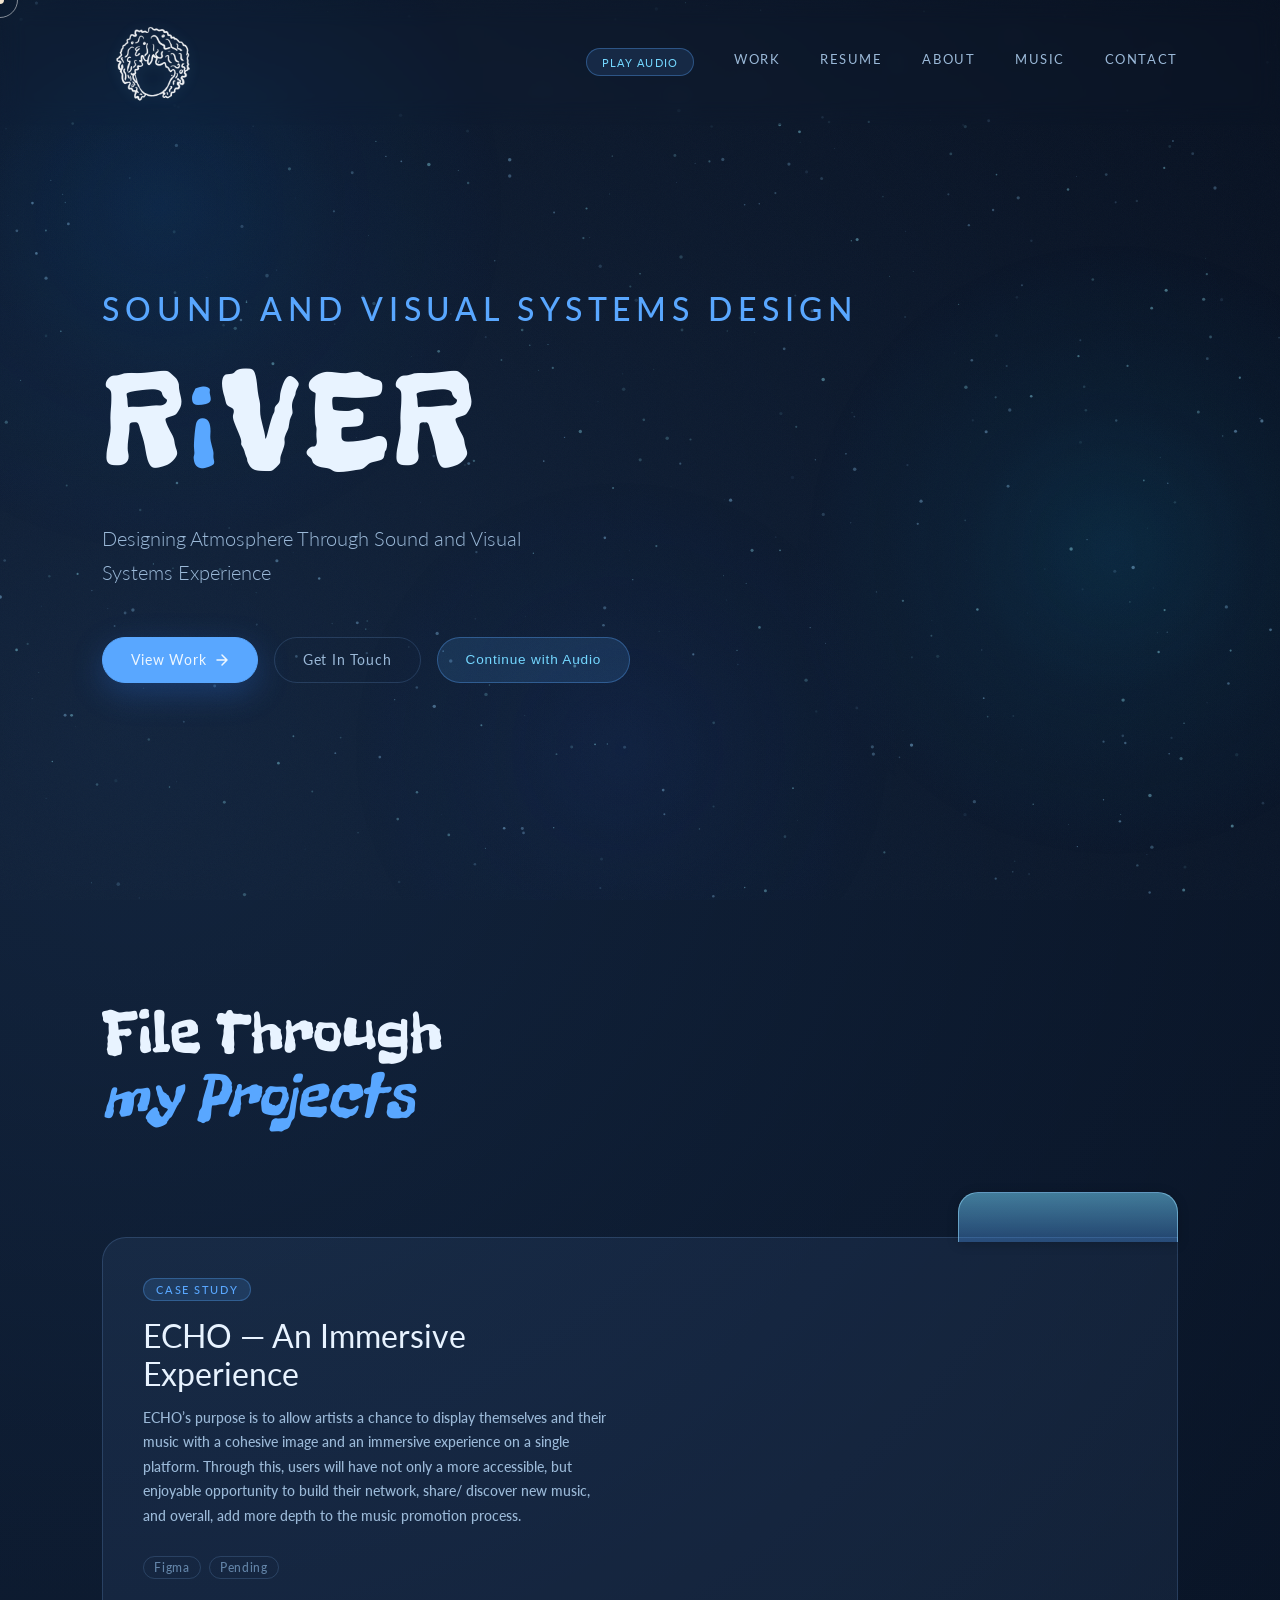
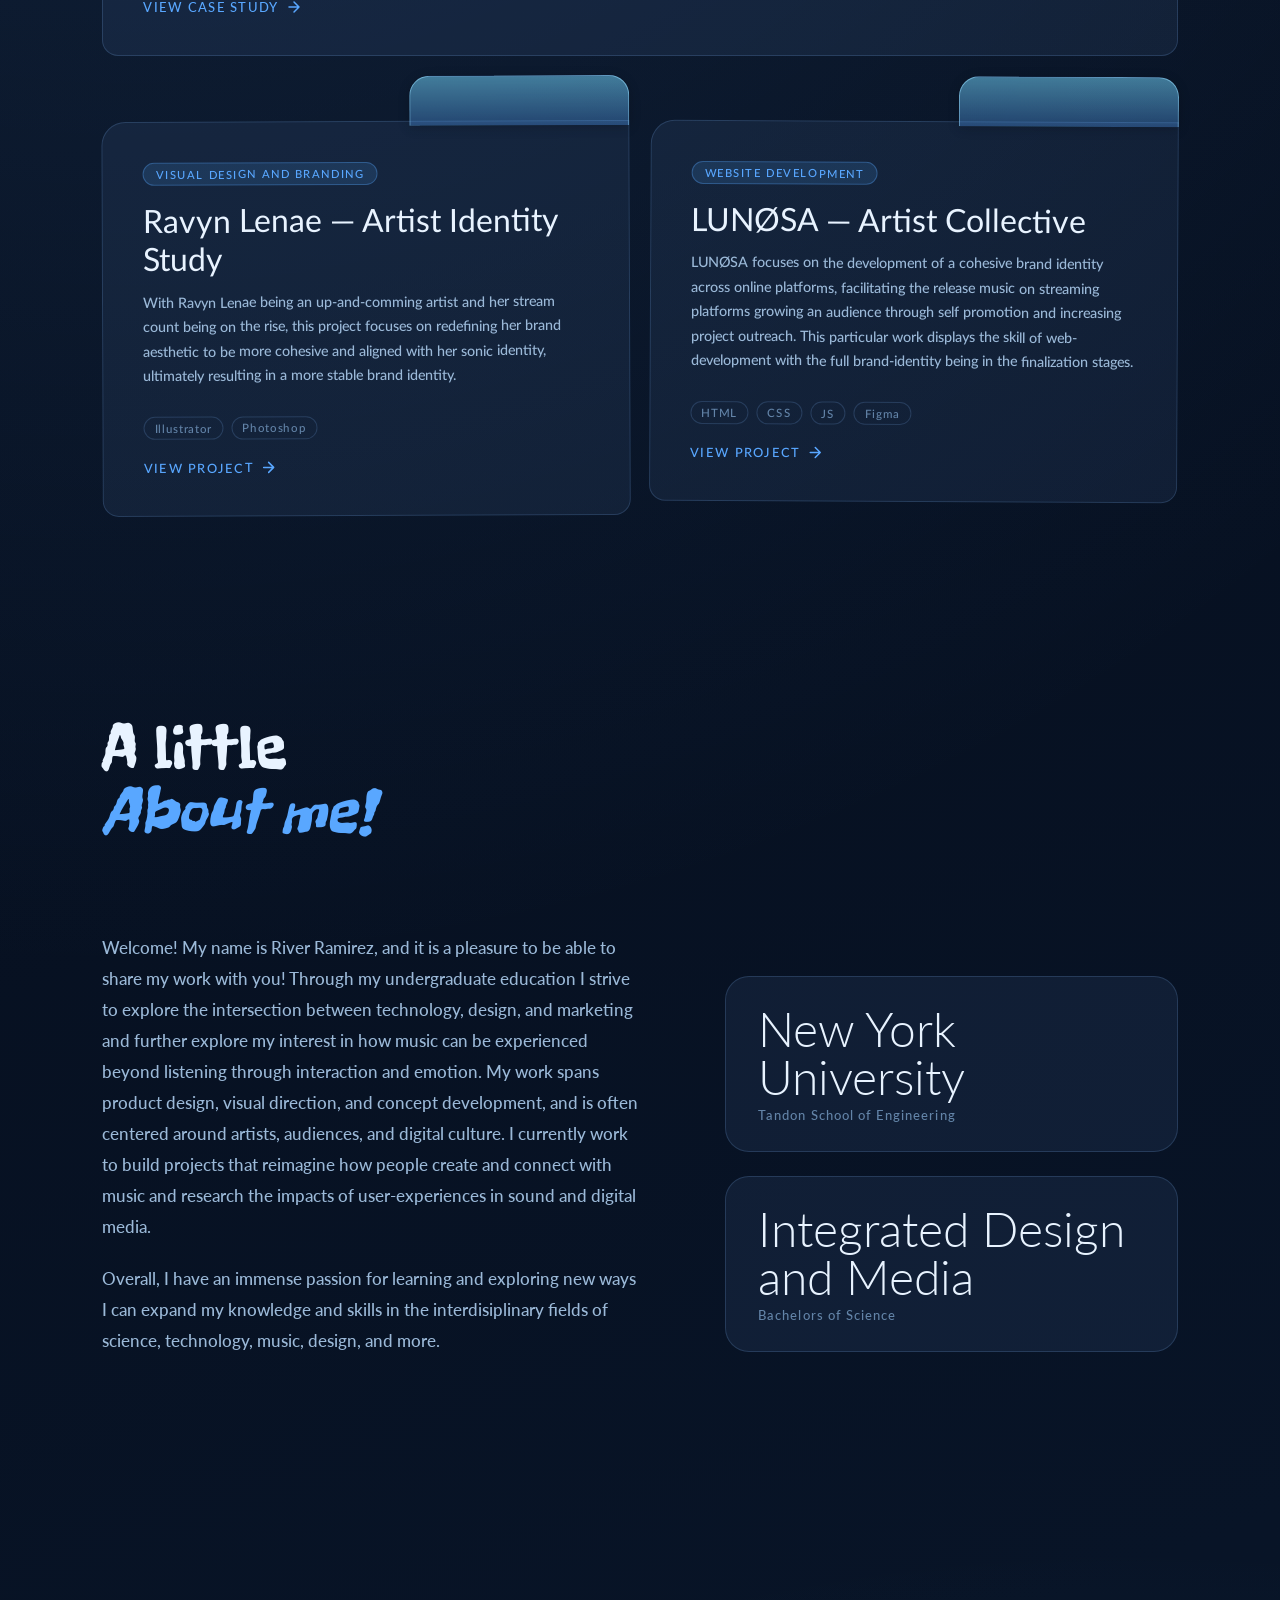
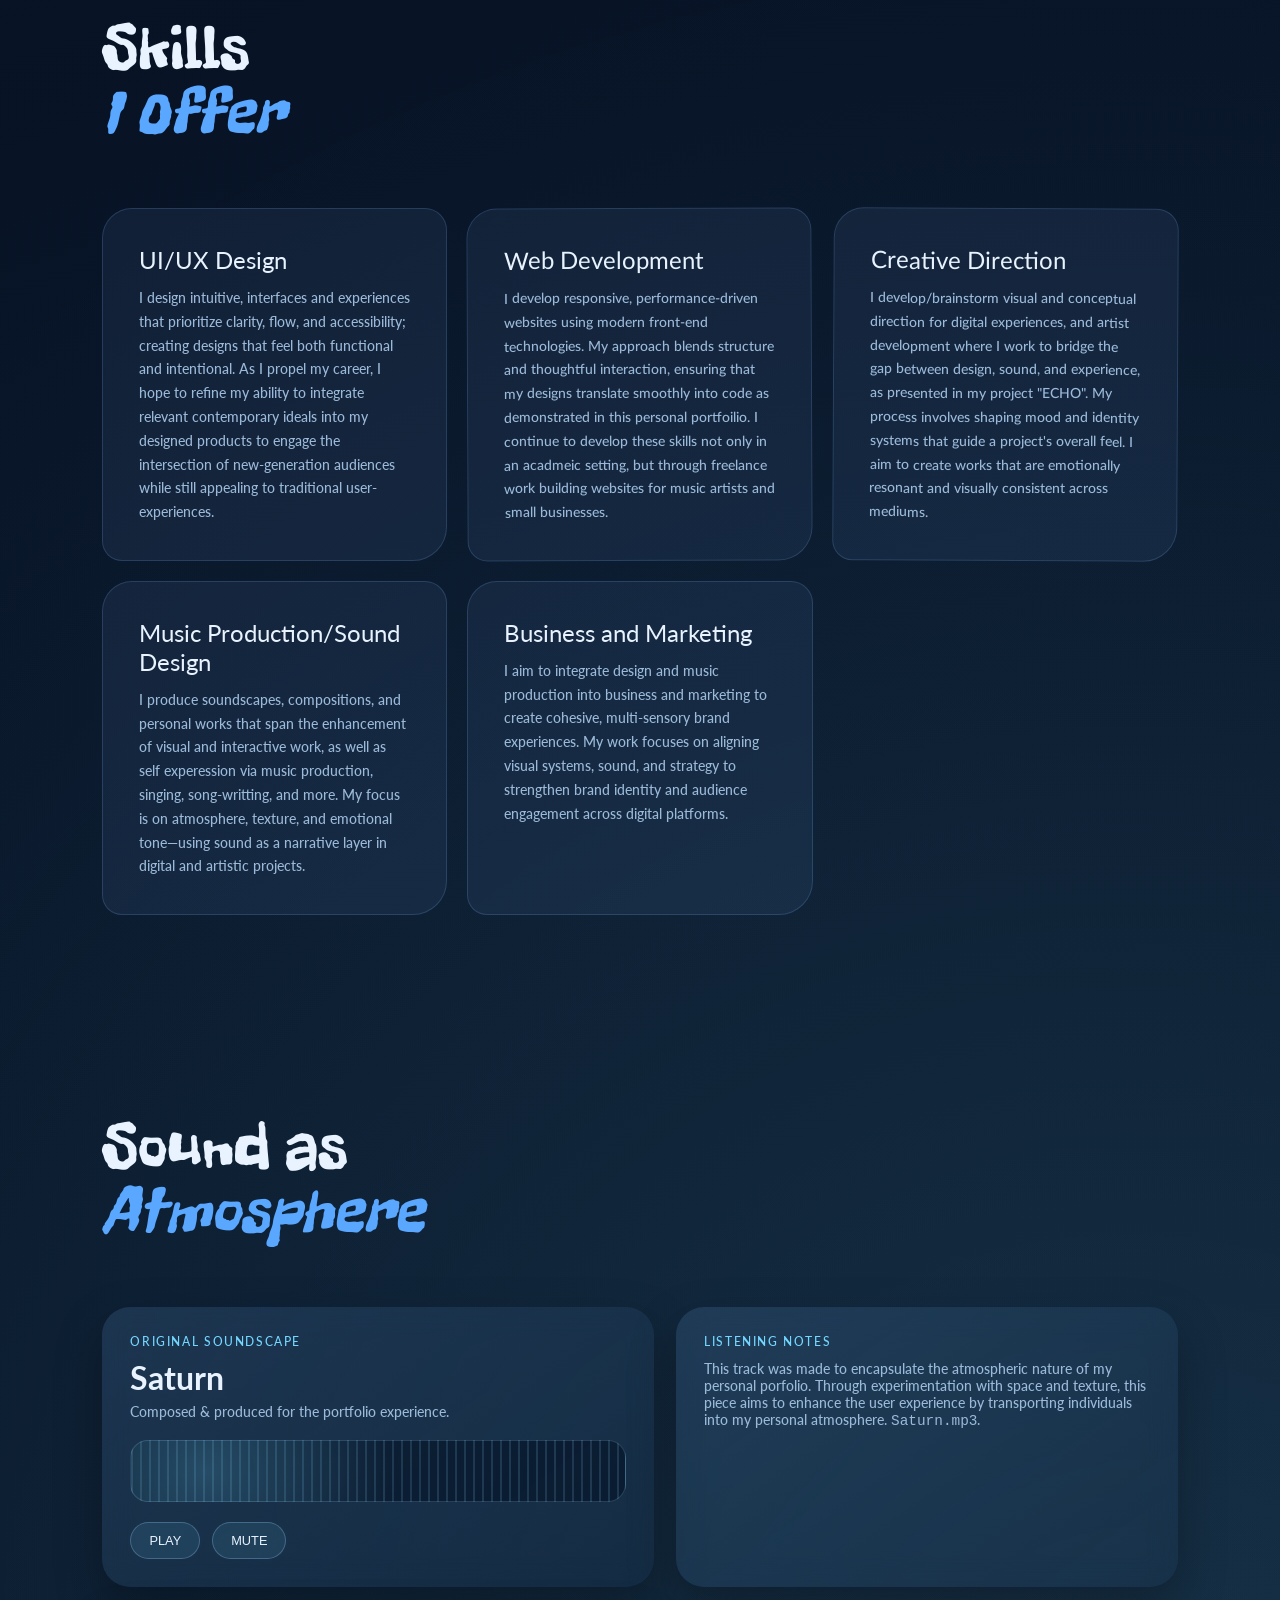
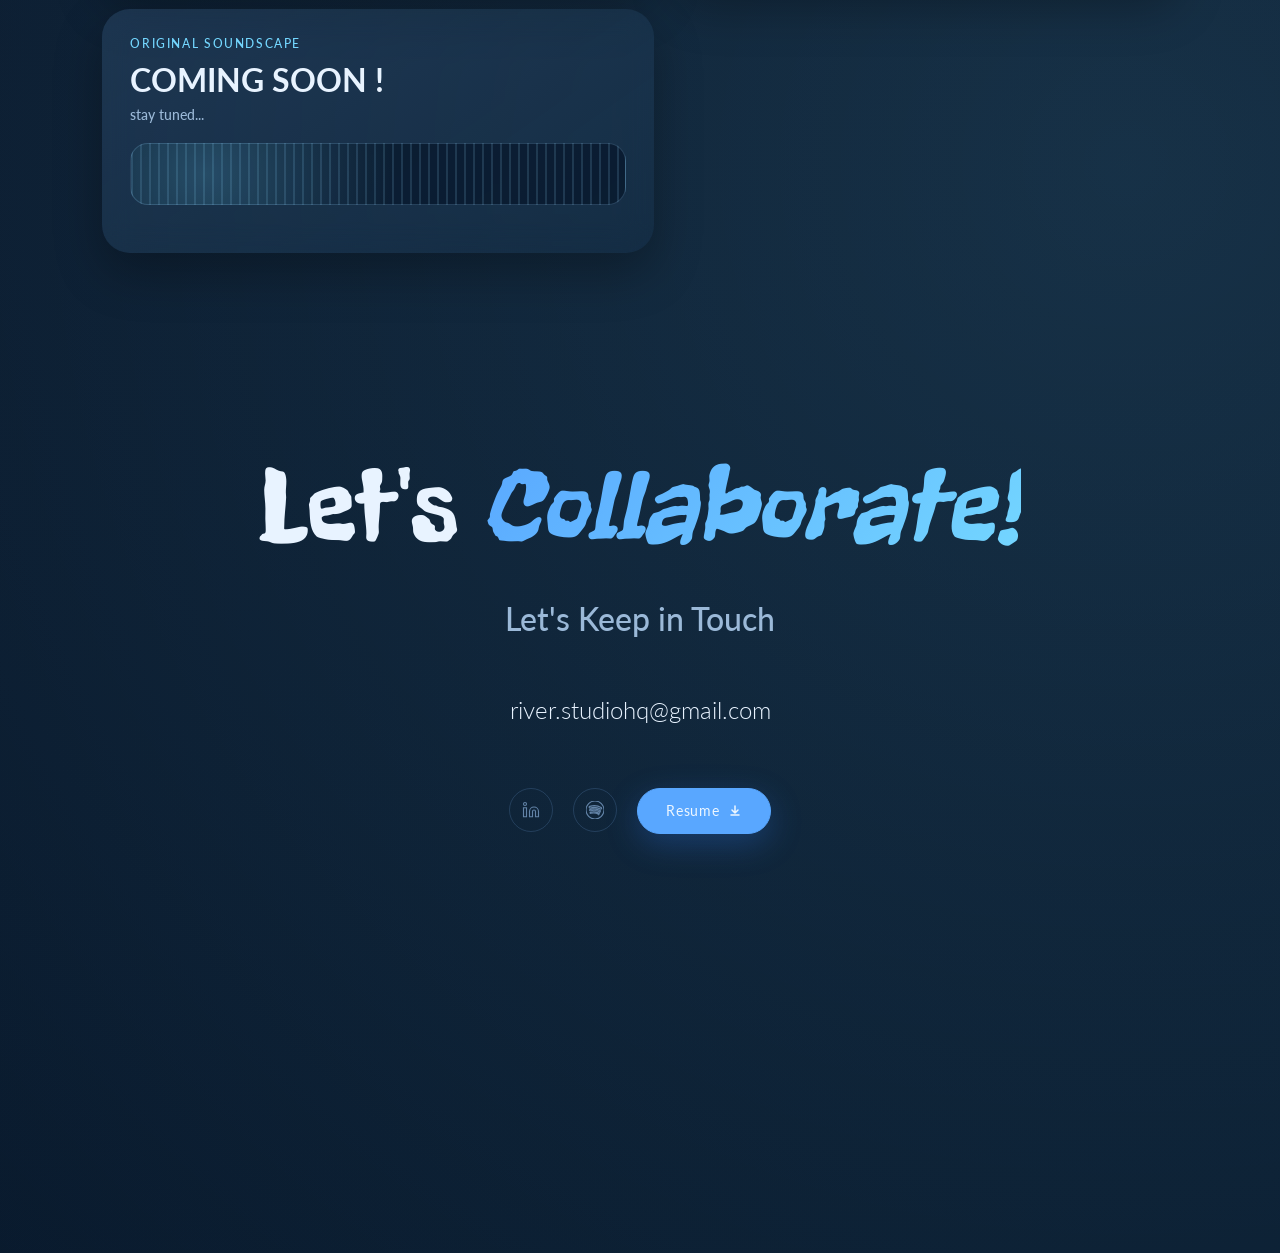
==== commit f287bb67: "changed resume" ====
--- a/index.html
+++ b/index.html
@@ -36,7 +36,7 @@
             <button type="button" id="navAudioToggle" class="nav-audio-btn">Play audio</button>
         </li>
         <li><a href="#work">Work</a></li>
-        <li><a href="./Ramirez_Rvier_Resume_Official_%20(1)%20(1).pdf" target="_blank" rel="noopener noreferrer">Resume</a></li>
+        <li><a href="Ramirez_Rvier_Resume_Official_%20(2).pdf" target="_blank" rel="noopener noreferrer">Resume</a></li>
         <li><a href="#about">About</a></li>
         <li><a href="#music">Music</a></li>
         <li><a href="#contact">Contact</a></li>
@@ -259,7 +259,7 @@
             <svg width="18" height="18" viewBox="0 0 24 24" fill="none" stroke="currentColor" stroke-width="1.5"><path d="M12 0C5.373 0 0 5.373 0 12s5.373 12 12 12 12-5.373 12-12S18.627 0 12 0zm5.5 17.333c-.22.34-.666.446-1.006.226-2.733-1.673-6.173-2.053-10.226-1.126-.386.086-.773-.153-.86-.54-.086-.386.153-.773.54-.86 4.433-1.013 8.246-.586 11.326 1.3.34.22.446.666.226 1.006zm1.467-3.266c-.28.453-.873.6-1.326.32-3.127-1.92-7.9-2.48-11.6-1.353-.506.153-1.04-.133-1.193-.64-.153-.506.133-1.04.64-1.193 4.233-1.287 9.513-.653 13.16 1.587.453.28.6.873.32 1.326zm.126-3.413c-3.746-2.227-9.926-2.433-13.486-1.353-.573.173-1.18-.16-1.353-.733-.173-.573.16-1.18.733-1.353 4.106-1.247 10.92-1.013 15.226 1.547.513.307.68.973.373 1.487-.306.513-.973.68-1.486.373z"/> </svg>
         </a>
 
-        <a href="./Ramirez_Rvier_Resume_Official_%20(1)%20(1).pdf" class="btn btn-resume" download target="_blank" rel="noopener noreferrer"><span>Resume</span><svg width="14" height="14" viewBox="0 0 14 14" fill="none" aria-hidden="true"><path d="M7 2v7M4 6l3 3 3-3M3 11h8" stroke="currentColor" stroke-width="1.5" stroke-linecap="round" stroke-linejoin="round"/></svg></a>
+        <a href="Ramirez_Rvier_Resume_Official_%20(2).pdf" class="btn btn-resume" download target="_blank" rel="noopener noreferrer"><span>Resume</span><svg width="14" height="14" viewBox="0 0 14 14" fill="none" aria-hidden="true"><path d="M7 2v7M4 6l3 3 3-3M3 11h8" stroke="currentColor" stroke-width="1.5" stroke-linecap="round" stroke-linejoin="round"/></svg></a>
     </div>
 </section>
 </main>
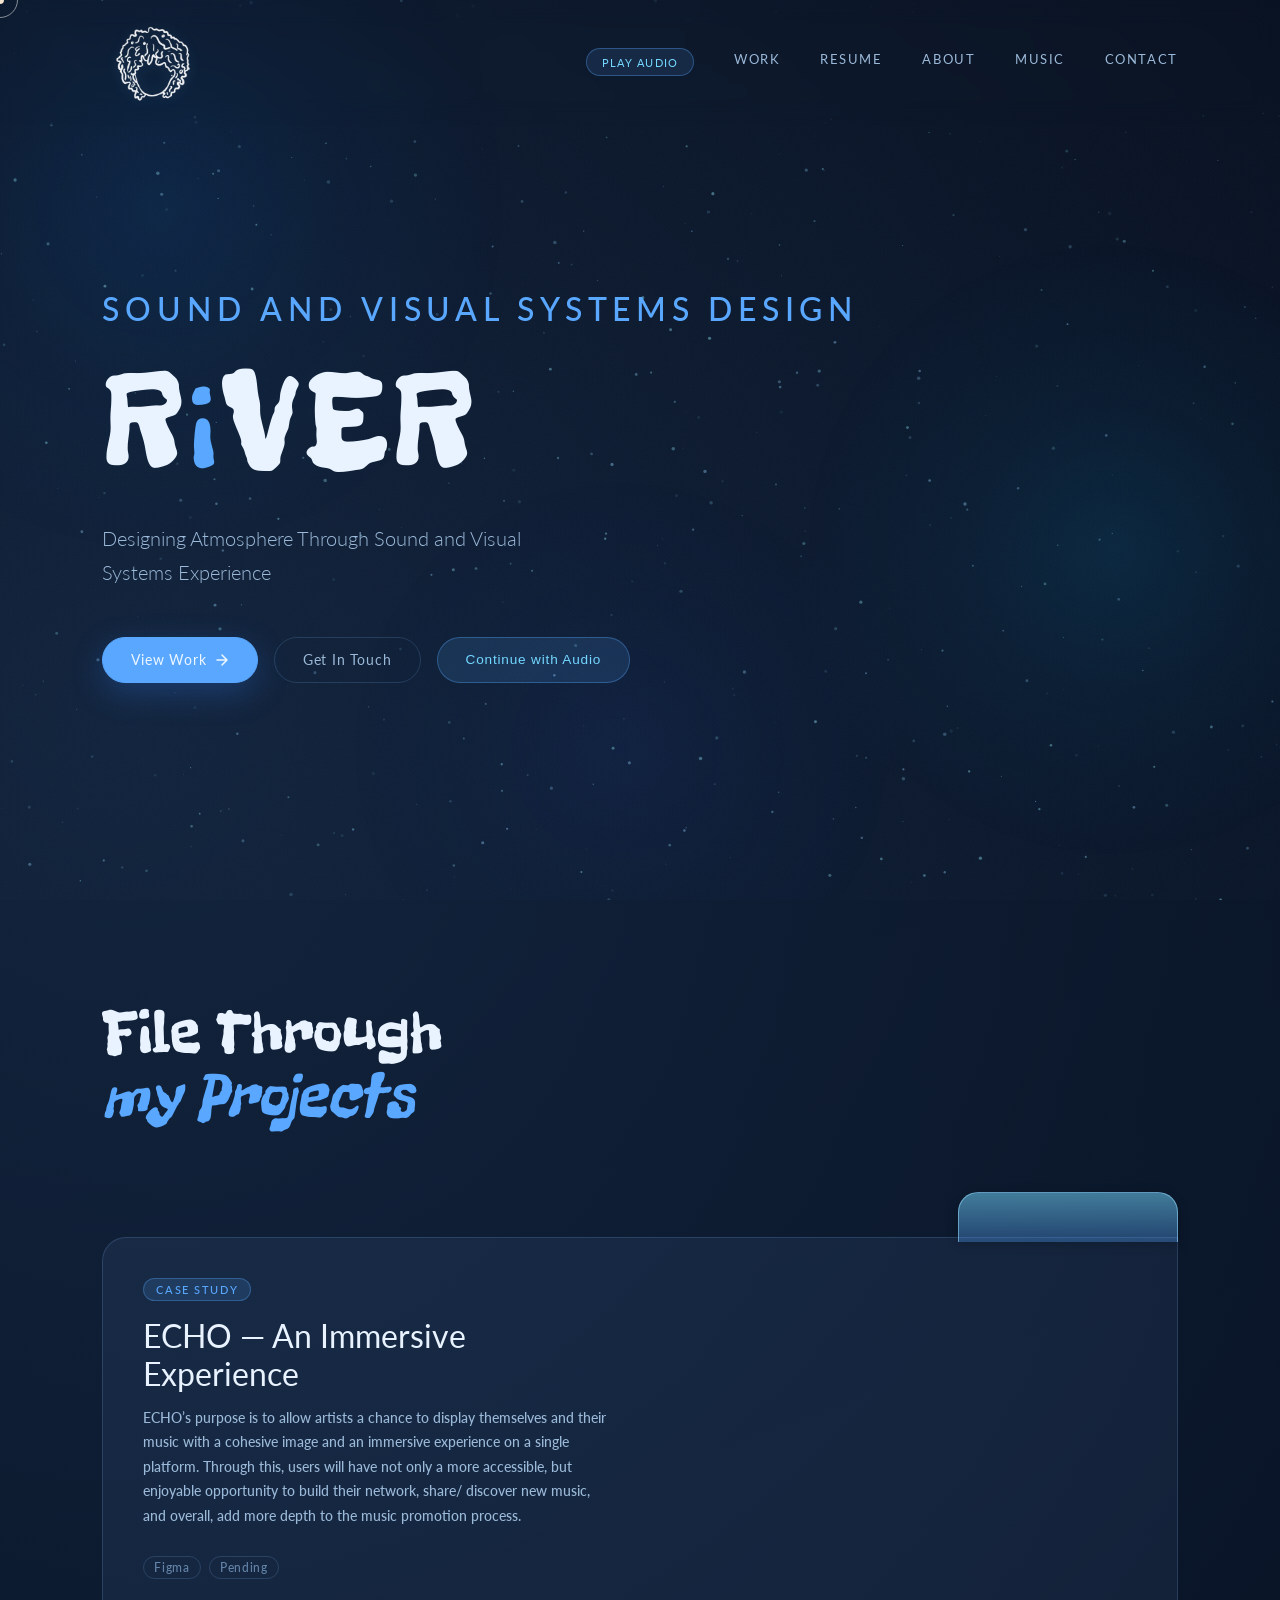
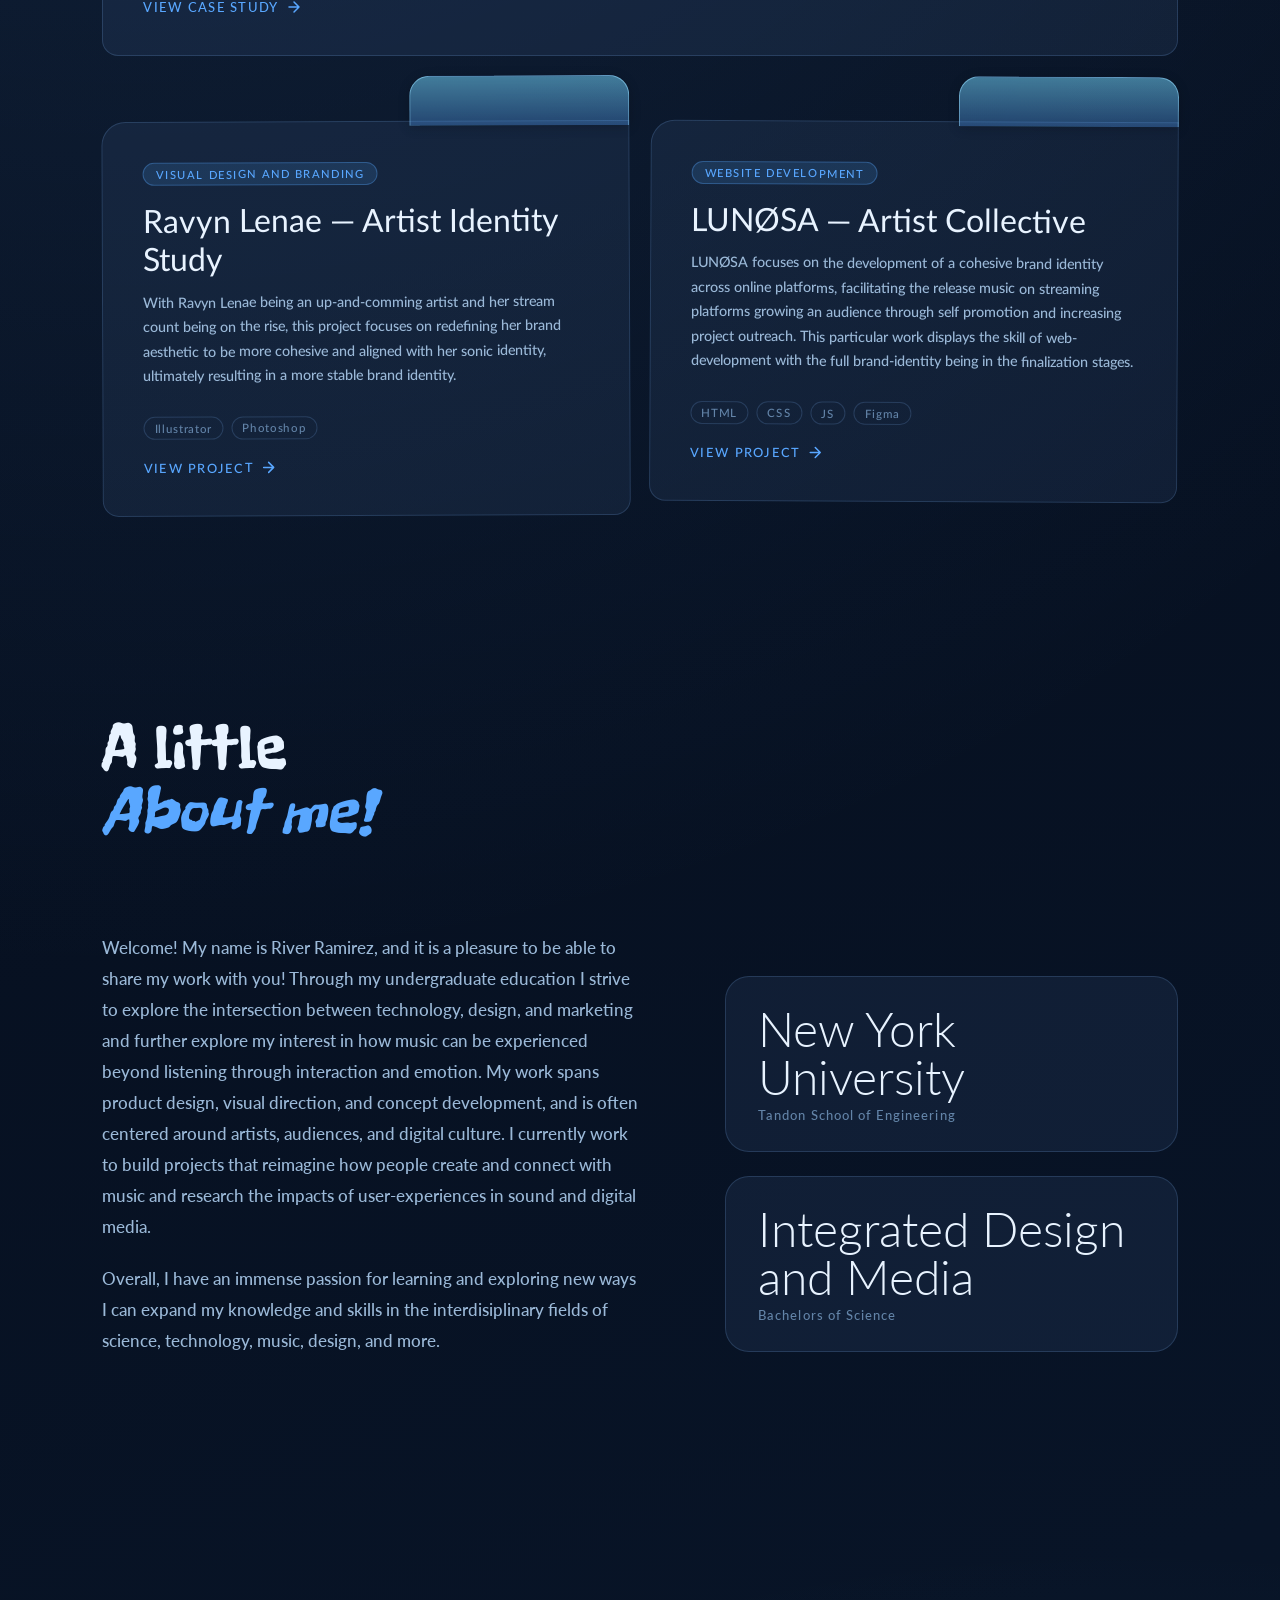
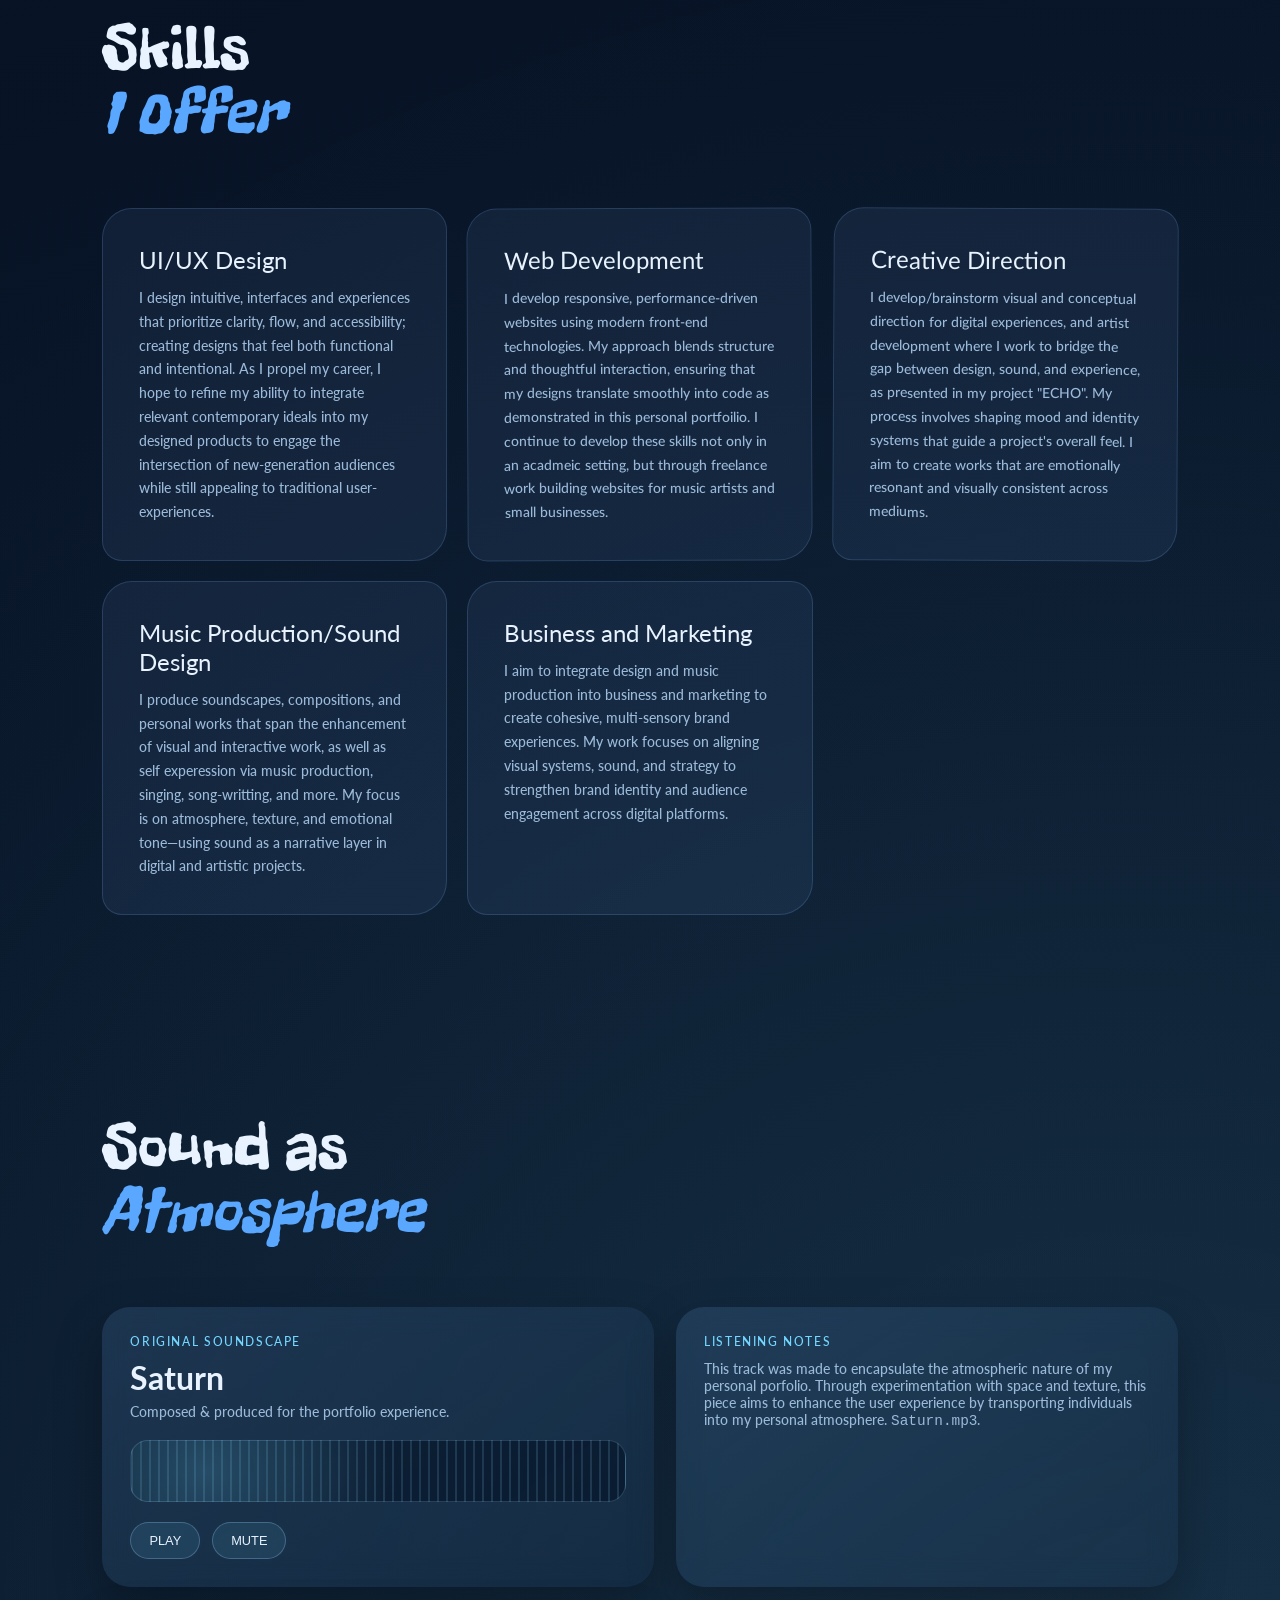
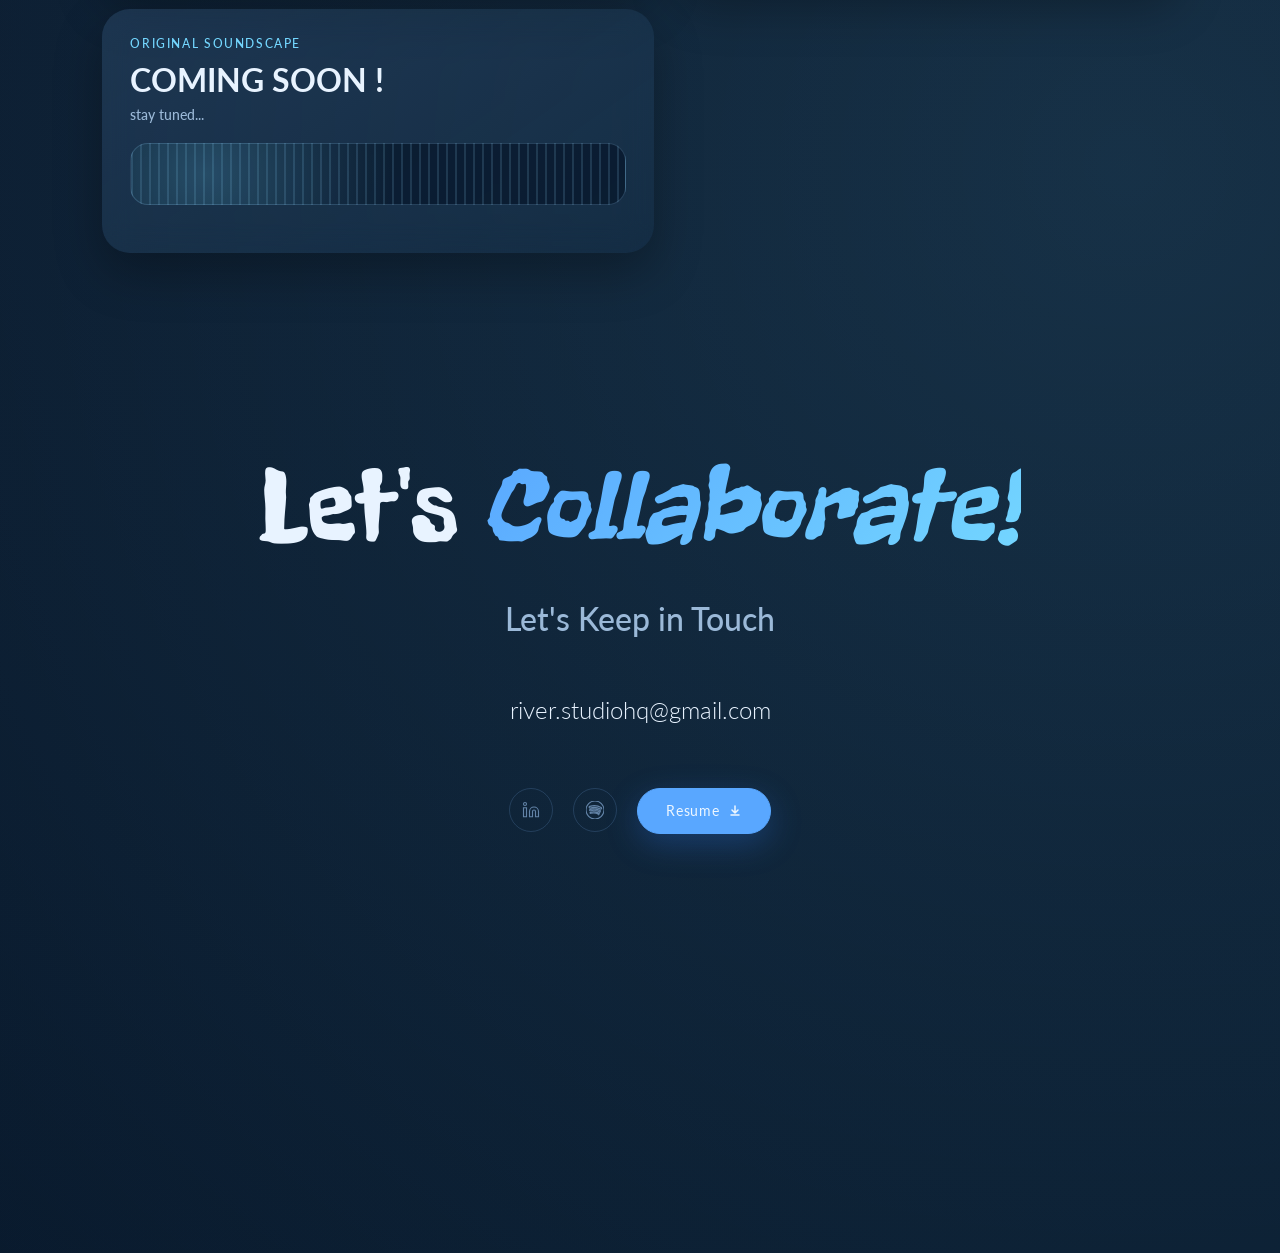
==== commit 769cf082: "icon and title change" ====
--- a/index.html
+++ b/index.html
@@ -3,7 +3,8 @@
   <head>
     <meta charset="UTF-8" />
     <meta name="viewport" content="width=device-width, initial-scale=1.0" />
-    <title>RiVER Marketing Portfolio Revised</title>
+    <title>RiVER</title>
+    <link rel="icon" type="image/png" sizes= "32x32" href= "RiVER_Graphic.png"/>
     <link rel="preconnect" href="https://fonts.googleapis.com">
     <link rel="preconnect" href="https://fonts.gstatic.com" crossorigin>
     <link href="https://fonts.googleapis.com/css2?family=Freckle+Face&family=Lato:ital,wght@0,100;0,300;0,400;0,700;0,900;1,100;1,300;1,400;1,700;1,900&display=swap" rel="stylesheet">    
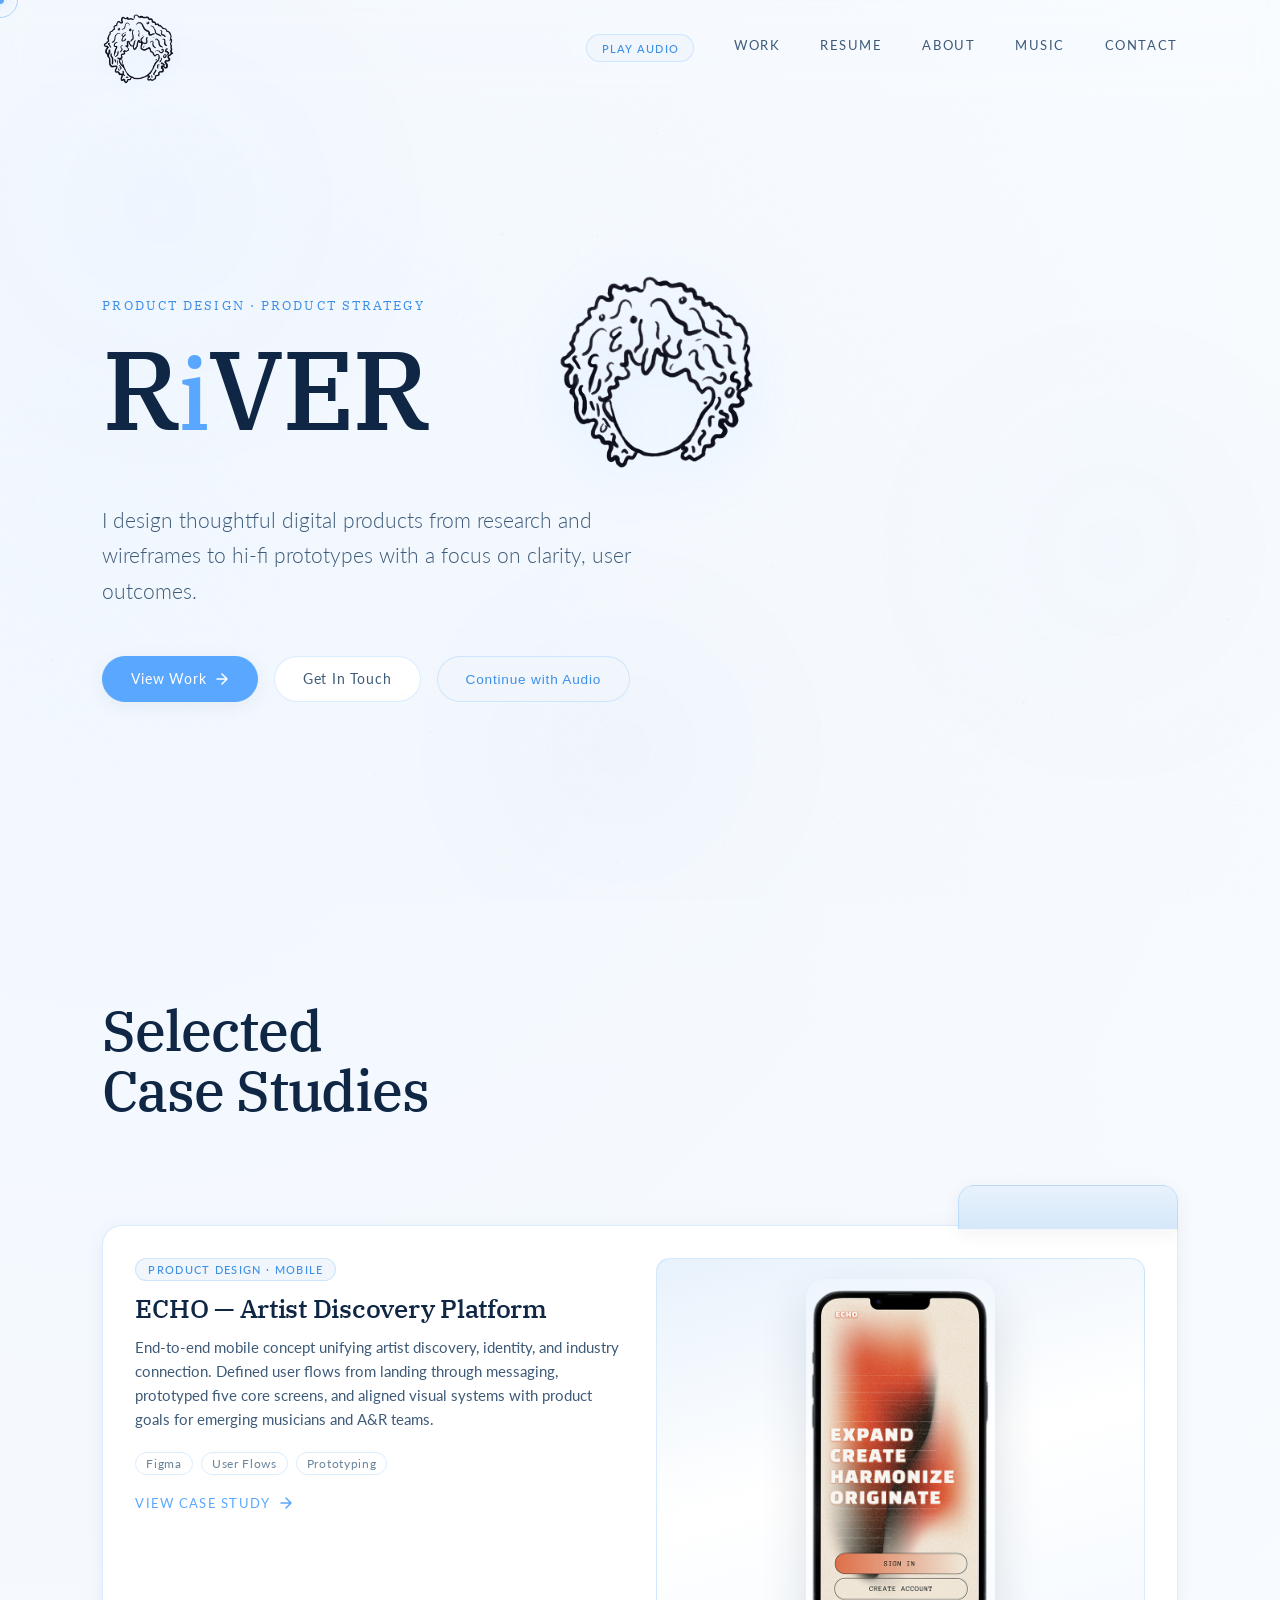
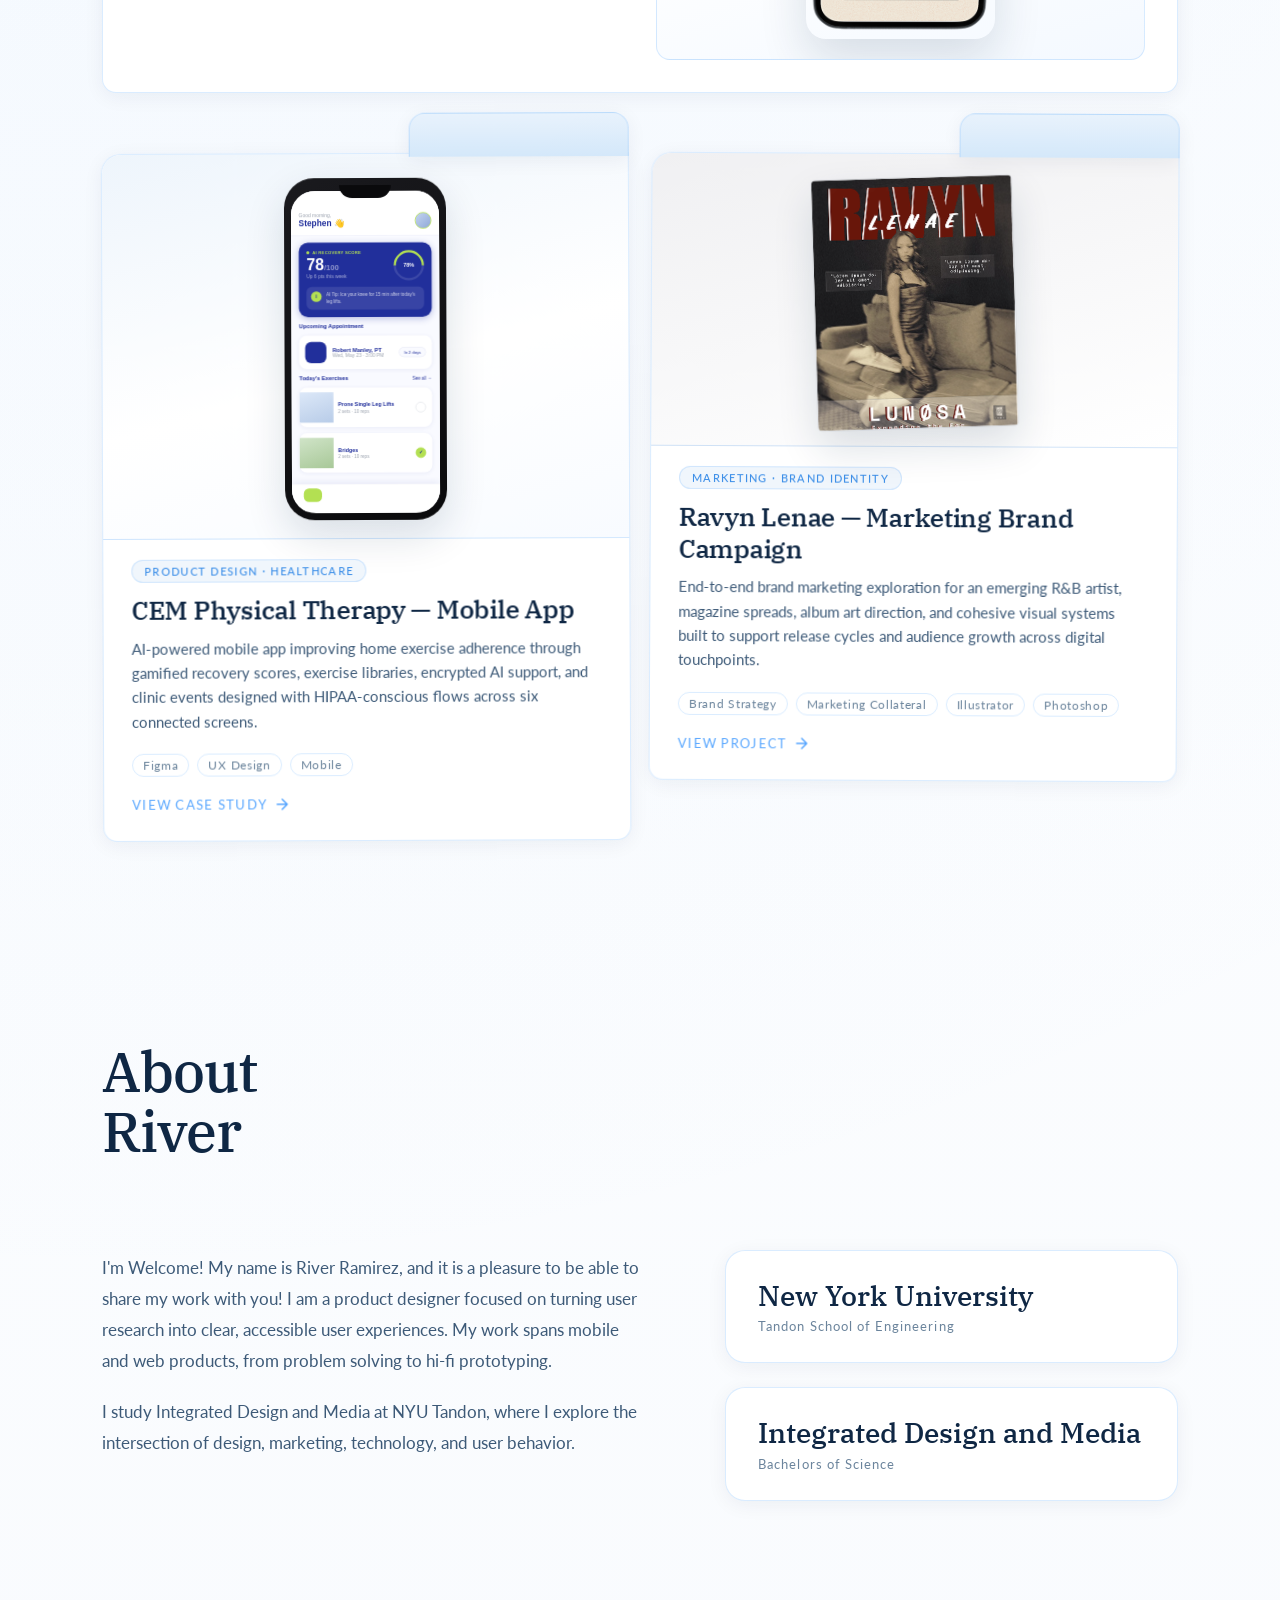
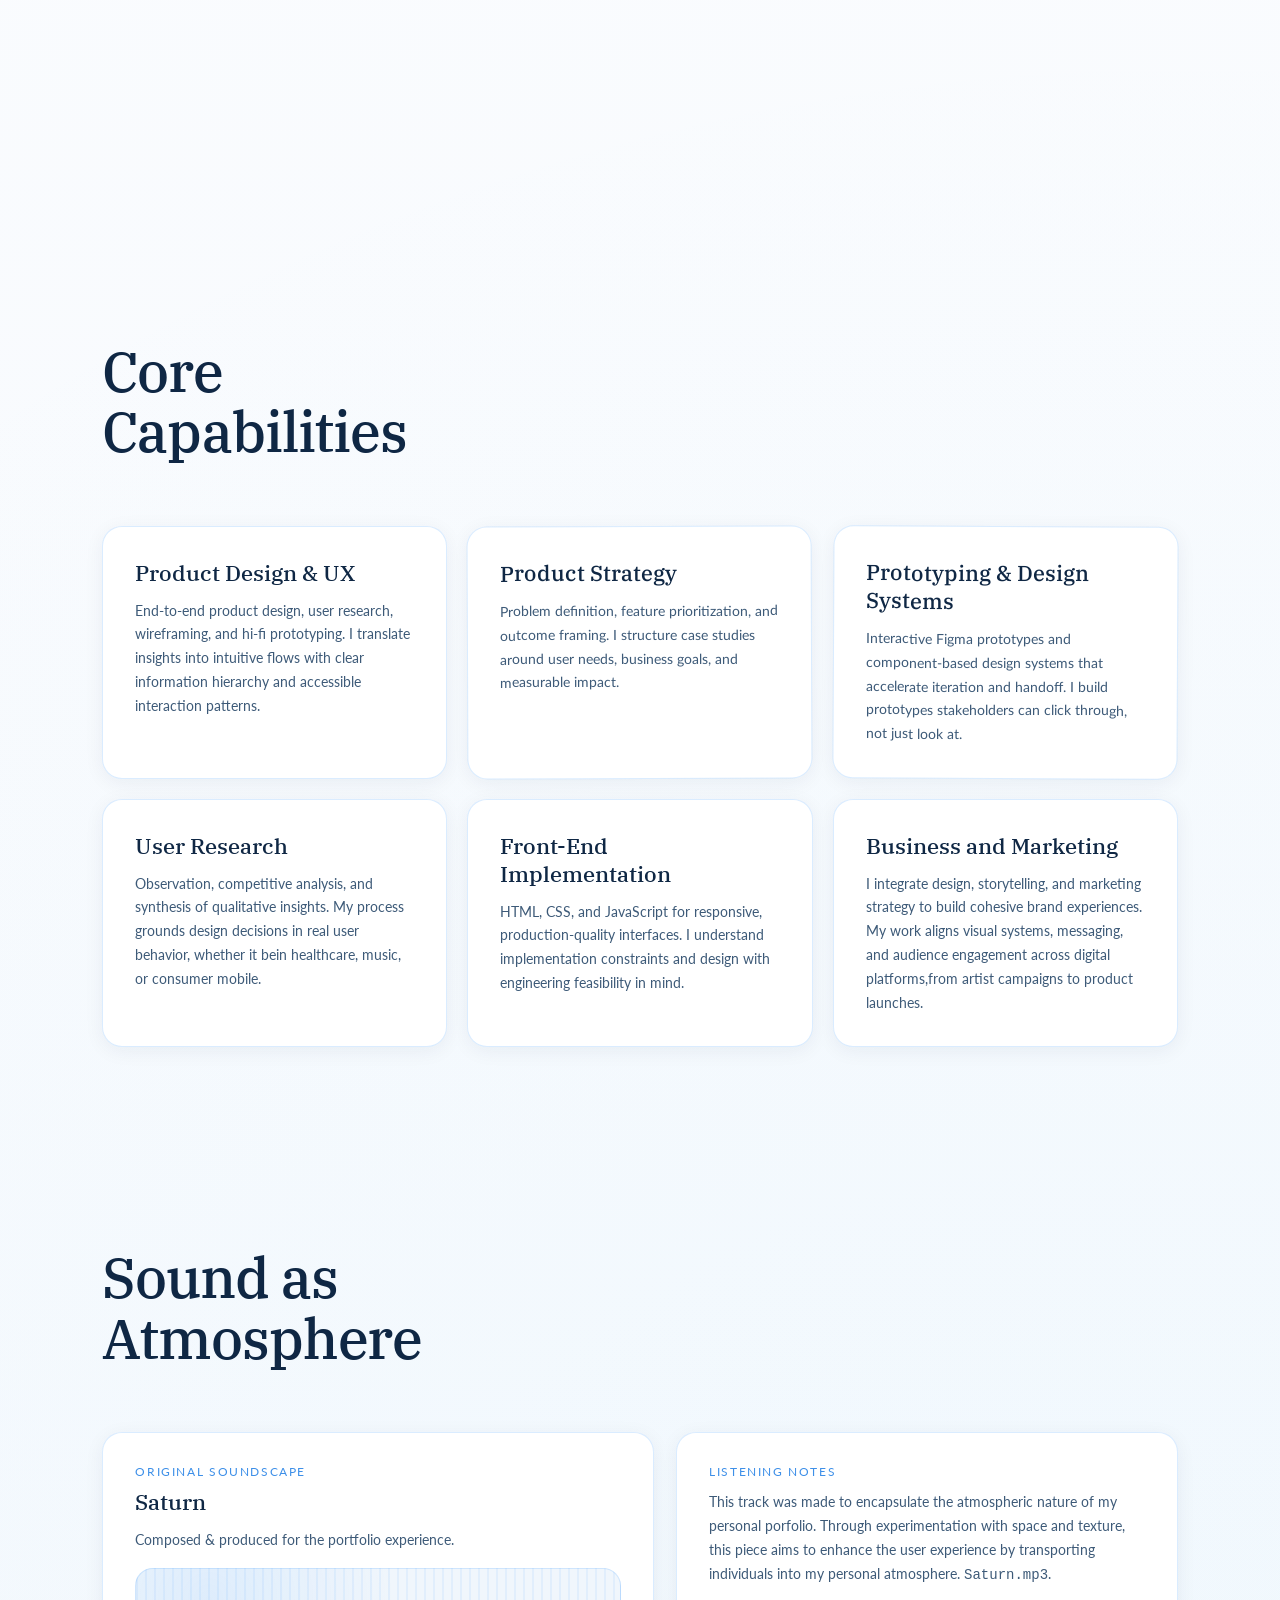
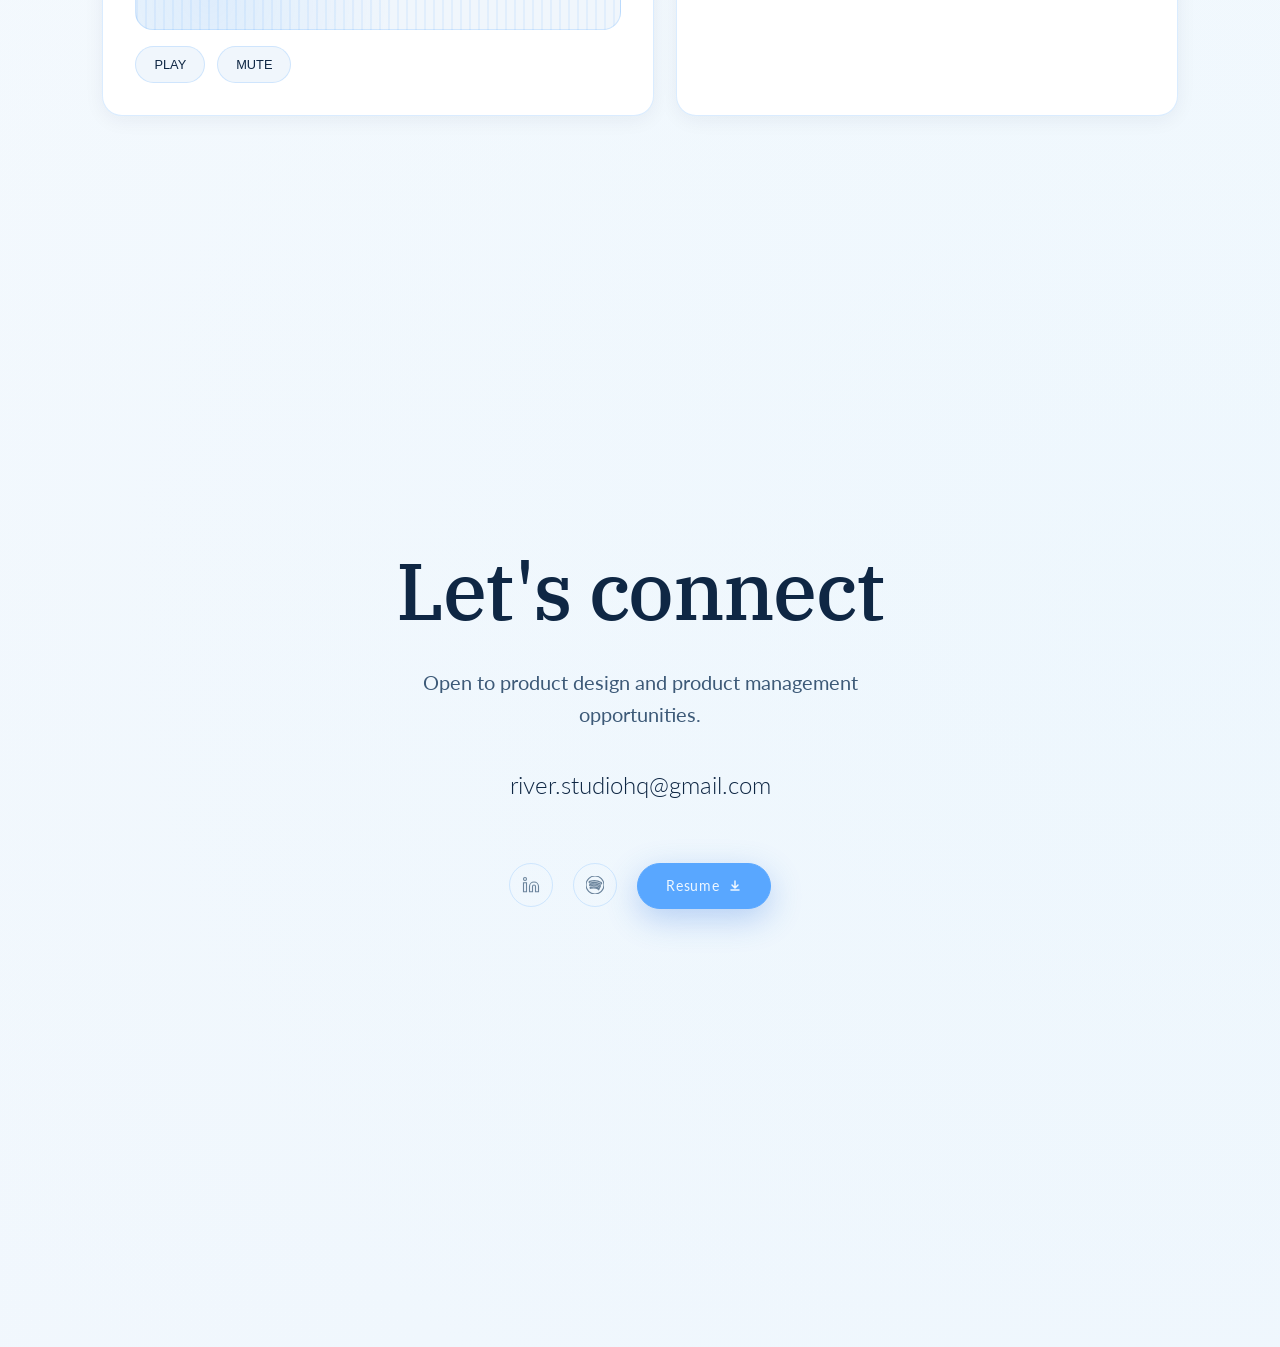
==== commit daff2994: "Complete Portfolio Update Formalized portfolio and centered it around product design, product manage" ====
--- a/index.html
+++ b/index.html
@@ -7,7 +7,7 @@
     <link rel="icon" type="image/png" sizes= "32x32" href= "RiVER_Graphic.png"/>
     <link rel="preconnect" href="https://fonts.googleapis.com">
     <link rel="preconnect" href="https://fonts.gstatic.com" crossorigin>
-    <link href="https://fonts.googleapis.com/css2?family=Freckle+Face&family=Lato:ital,wght@0,100;0,300;0,400;0,700;0,900;1,100;1,300;1,400;1,700;1,900&display=swap" rel="stylesheet">    
+    <link href="https://fonts.googleapis.com/css2?family=IBM+Plex+Serif:ital,wght@0,400;0,500;0,600;1,400&family=Lato:ital,wght@0,300;0,400;0,700;1,300;1,400&display=swap" rel="stylesheet">
     <link rel="stylesheet" href = "style.css" />
 
   </head>
@@ -30,14 +30,14 @@
 <!-- Navigation -->
  <nav id="nav"> 
     <a href="#hero" class="nav-logo">
-        <img src="River_Graphic_White.png" alt="Logo mark" class="logo-mark" width="90" height="90">
+        <img src="RiVER_Graphic.png" alt="RiVER logo" class="logo-mark" width="72" height="72">
     </a>
     <ul class="nav-links"> 
         <li class="nav-audio-item">
             <button type="button" id="navAudioToggle" class="nav-audio-btn">Play audio</button>
         </li>
         <li><a href="#work">Work</a></li>
-        <li><a href="Ramirez_Rvier_Resume_Official_%20(2).pdf" target="_blank" rel="noopener noreferrer">Resume</a></li>
+        <li><a href="River_Ramirez_Resume_NYU.pdf" target="_blank" rel="noopener noreferrer">Resume</a></li>
         <li><a href="#about">About</a></li>
         <li><a href="#music">Music</a></li>
         <li><a href="#contact">Contact</a></li>
@@ -47,16 +47,20 @@
 <main>
     <!--Hero Section -->
     <section id="hero">
-        <div class="hero-label"> Sound and Visual Systems Design</div>
-        <!-- <h1 class="hero-name">RiVER</h1> -->
-        <h1 class = "hero-title" id = "hero-title"> 
-            <span class="letter" data-l="R">R</span>
-            <span class="letter letter-i" data-l="i" >i</span>
-            <span class="letter" data-l="V" >V</span>
-            <span class="letter" data-l="E" >E</span>
-            <span class="letter" data-l="R2" >R</span>
-        </h1>
-        <p class="hero-tagline"> Designing Atmosphere Through Sound and Visual Systems Experience</p>
+        <div class="hero-top">
+          <div class="hero-heading">
+            <div class="hero-label">Product Design · Product Strategy</div>
+            <h1 class = "hero-title" id = "hero-title"> 
+                <span class="letter" data-l="R">R</span>
+                <span class="letter letter-i" data-l="i" >i</span>
+                <span class="letter" data-l="V" >V</span>
+                <span class="letter" data-l="E" >E</span>
+                <span class="letter" data-l="R2" >R</span>
+            </h1>
+          </div>
+          <img src="RiVER_Graphic.png" alt="" class="hero-logo-mark" width="200" height="200" aria-hidden="true">
+        </div>
+        <p class="hero-tagline">I design thoughtful digital products from research and wireframes to hi-fi prototypes with a focus on clarity, user outcomes.</p>
         <div class="hero-cta">
             <a href="#work" class="btn btn-primary"> View Work
                 <svg width="14" height="14" viewBox="0 0 14 14" fill="none"><path d="M2 7h10M7 2l5 5-5 5" stroke="currentColor" stroke-width="1.5" stroke-linecap="round" stroke-linejoin="round"/></svg>
@@ -69,43 +73,124 @@
       <!-- Work Section -->
   <section id="work">
     <div class="section-header reveal">
-      <h2 class="section-title">File Through<br><em>my Projects</em></h2>
+      <h2 class="section-title">Selected<br>Case Studies</h2>
     </div>
     <div class="projects-grid">
       <!-- Featured Project -->
       <a href="echo.html" class="folder-wrap folder-wrap--featured reveal folder-hit" aria-label="ECHO — open case study">
         <div class="folder-tab" aria-hidden="true"></div>
         <div class="project-card featured">
-          <div>
-            <span class="project-tag">Case Study</span>
-            <h3 class="project-title">ECHO — An Immersive Experience</h3>
-            <p class="project-desc">ECHO’s purpose is to allow artists a chance to display themselves and their music with a cohesive 
-                image and an immersive experience on a single platform. Through this, users will have not only a more accessible, but 
-                enjoyable opportunity to build their network, share/ discover new music, and overall, add more depth to the music promotion process. </p>
+          <div class="project-card__body">
+            <span class="project-tag">Product Design · Mobile</span>
+            <h3 class="project-title">ECHO — Artist Discovery Platform</h3>
+            <p class="project-desc">End-to-end mobile concept unifying artist discovery, identity, and industry connection. Defined user flows from landing through messaging, prototyped five core screens, and aligned visual systems with product goals for emerging musicians and A&amp;R teams.</p>
             <div class="project-tech">
               <span class="tech-tag">Figma</span>
-              <span class="tech-tag">Pending</span>
+              <span class="tech-tag">User Flows</span>
+              <span class="tech-tag">Prototyping</span>
             </div>
             <span class="project-link">
               View Case Study
               <svg width="14" height="14" viewBox="0 0 14 14" fill="none"><path d="M2 7h10M7 2l5 5-5 5" stroke="currentColor" stroke-width="1.5" stroke-linecap="round" stroke-linejoin="round"/></svg>
             </span>
           </div>
-          <div class="project-visual">
-            <canvas id="featured-canvas"></canvas>
+          <div class="project-visual project-preview project-preview--echo-flat" aria-hidden="true">
+            <img class="pp-echo-flat" src="ECHO_Home.png" alt="" width="390" height="844" loading="lazy" decoding="async">
           </div>
         </div>
       </a>
 
       <!-- Project 2 -->
-      <a href="ravyn-lenae.html" class="folder-wrap reveal reveal-delay-1 folder-hit" aria-label="Ravyn Lenae identity study — open project">
+      <a href="recover.html" class="folder-wrap reveal reveal-delay-1 folder-hit" aria-label="CEM Physical Therapy — open case study">
         <div class="folder-tab" aria-hidden="true"></div>
         <div class="project-card">
-          <span class="project-tag">Visual Design and Branding</span>
-          <h3 class="project-title">Ravyn Lenae — Artist Identity Study</h3>
-          <p class="project-desc"> With Ravyn Lenae being an up-and-comming artist and her stream count being on the rise, this project focuses on redefining her brand aesthetic to be more cohesive
-            and aligned with her sonic identity, ultimately resulting in a more stable brand identity. </p>
+          <div class="project-preview project-preview--recover" aria-hidden="true">
+            <div class="rm-device">
+              <div class="rm-device__shell">
+                <div class="rm-device__notch" aria-hidden="true"></div>
+                <div class="rm-device__viewport">
+                  <div class="rm-screen rm-screen--home">
+                    <div class="rm-home">
+                      <header class="rm-header">
+                        <div>
+                          <p class="rm-greeting">Good morning,</p>
+                          <h3 class="rm-header__name">Stephen 👋</h3>
+                        </div>
+                        <div class="rm-avatar" aria-hidden="true"></div>
+                      </header>
+                      <div class="rm-home__body">
+                        <div class="rm-score-card">
+                          <div class="rm-score-card__top">
+                            <div>
+                              <p class="rm-score-label"><span class="rm-dot"></span> AI Recovery Score</p>
+                              <p class="rm-score-value">78<span>/100</span></p>
+                              <p class="rm-score-delta">Up 6 pts this week</p>
+                            </div>
+                            <div class="rm-ring" aria-hidden="true"><span>78%</span></div>
+                          </div>
+                          <div class="rm-tip">
+                            <span class="rm-tip__icon" aria-hidden="true">i</span>
+                            <p>AI Tip: Ice your knee for 15 min after today's leg lifts.</p>
+                          </div>
+                        </div>
+                        <p class="rm-section-title">Upcoming Appointment</p>
+                        <div class="rm-appt-card">
+                          <div class="rm-appt-icon" aria-hidden="true"></div>
+                          <div>
+                            <p class="rm-appt-name">Robert Manley, PT</p>
+                            <p class="rm-appt-date">Wed, May 23 · 3:00 PM</p>
+                          </div>
+                          <span class="rm-badge">In 2 days</span>
+                        </div>
+                        <p class="rm-section-title">Today's Exercises <span>See all →</span></p>
+                        <div class="rm-exercise-row">
+                          <div class="rm-ex-thumb" aria-hidden="true"></div>
+                          <div><p class="rm-ex-name">Prone Single Leg Lifts</p><p class="rm-ex-meta">2 sets · 10 reps</p></div>
+                          <div class="rm-check rm-check--open"></div>
+                        </div>
+                        <div class="rm-exercise-row">
+                          <div class="rm-ex-thumb rm-ex-thumb--alt" aria-hidden="true"></div>
+                          <div><p class="rm-ex-name">Bridges</p><p class="rm-ex-meta">2 sets · 10 reps</p></div>
+                          <div class="rm-check rm-check--done">✓</div>
+                        </div>
+                      </div>
+                      <div class="rm-nav rm-nav--home" aria-hidden="true"></div>
+                    </div>
+                  </div>
+                </div>
+              </div>
+            </div>
+          </div>
+          <span class="project-tag">Product Design · Healthcare</span>
+          <h3 class="project-title">CEM Physical Therapy — Mobile App</h3>
+          <p class="project-desc">AI-powered mobile app improving home exercise adherence through gamified recovery scores, exercise libraries, encrypted AI support, and clinic events designed with HIPAA-conscious flows across six connected screens.</p>
           <div class="project-tech">
+            <span class="tech-tag">Figma</span>
+            <span class="tech-tag">UX Design</span>
+            <span class="tech-tag">Mobile</span>
+          </div>
+          <span class="project-link">
+            View Case Study
+            <svg width="14" height="14" viewBox="0 0 14 14" fill="none"><path d="M2 7h10M7 2l5 5-5 5" stroke="currentColor" stroke-width="1.5" stroke-linecap="round" stroke-linejoin="round"/></svg>
+          </span>
+        </div>
+      </a>
+
+      <!-- Project 3 -->
+      <a href="ravyn-lenae.html" class="folder-wrap reveal reveal-delay-2 folder-hit" aria-label="Ravyn Lenae marketing brand — open project">
+        <div class="folder-tab" aria-hidden="true"></div>
+        <div class="project-card">
+          <div class="project-preview project-preview--brand" aria-hidden="true">
+            <div class="pp-brand-frame">
+              <img class="pp-brand-img" src="Ravyn_Lenae_mag_cover.png" alt="" width="800" height="600" loading="lazy" decoding="async">
+            </div>
+          </div>
+          <span class="project-tag">Marketing · Brand Identity</span>
+          <h3 class="project-title">Ravyn Lenae — Marketing Brand Campaign</h3>
+          <p class="project-desc">End-to-end brand marketing exploration for an emerging R&amp;B artist, magazine spreads, album art direction, and cohesive visual systems built to support release cycles and audience growth across digital touchpoints.</p>
+          <div class="project-tech">
+            <span class="tech-tag">Brand Strategy</span>
+            <span class="tech-tag">Marketing Collateral</span>
             <span class="tech-tag">Illustrator</span>
             <span class="tech-tag">Photoshop</span>
           </div>
@@ -115,28 +200,6 @@
           </span>
         </div>
       </a>
-
-      <!-- Project 3 -->
-      <a href="https://lr3546-stack.github.io/Webdev_Midterm_Website/" target="_blank" rel="noopener noreferrer" class="folder-wrap reveal reveal-delay-2 folder-hit" aria-label="LUNØSA collective — open project website">
-        <div class="folder-tab" aria-hidden="true"></div>
-        <div class="project-card">
-          <span class="project-tag">Website development</span>
-          <h3 class="project-title"> LUNØSA — Artist Collective </h3>
-          <p class="project-desc"> LUNØSA focuses on the development of a cohesive brand identity across online platforms,
-                facilitating the release music on streaming platforms growing an audience through self promotion and increasing project
-                outreach. This particular work displays the skill of web-development with the full brand-identity being in the finalization stages.</p>
-          <div class="project-tech">
-            <span class="tech-tag">HTML</span>
-            <span class="tech-tag">CSS</span>
-            <span class="tech-tag">JS</span>
-            <span class="tech-tag">Figma</span>
-          </div>
-          <span class="project-link">
-            View Project
-            <svg width="14" height="14" viewBox="0 0 14 14" fill="none"><path d="M2 7h10M7 2l5 5-5 5" stroke="currentColor" stroke-width="1.5" stroke-linecap="round" stroke-linejoin="round"/></svg>
-          </span>
-        </div>
-      </a>
     </div>
   </section>
 
@@ -145,17 +208,12 @@
 <section id="about">
     <div  class="about-title-row">
     <!--    <img src="River_Graphic_White.png" alt="Logo mark" class="about-logo-mark logo-mark" > -->
-        <h2 class = "section-title"> A little <br> <em> About me! </em></h2>
+        <h2 class = "section-title">About<br>River</h2>
     </div>
     <div class = "about-grid"> 
         <div class="about-text reveal"> 
-        <p>Welcome! My name is River Ramirez, and it is a pleasure to be able to share my work with you! Through my undergraduate education I strive to explore 
-            the intersection between technology, design, and marketing and further explore my interest in how music can be experienced beyond listening through 
-            interaction and emotion. My work spans product design, visual direction, and concept development, and is often centered around artists, audiences, 
-            and digital culture. I currently work to build projects that reimagine how people create and connect with music and research the impacts of user-experiences 
-            in sound and digital media.</p>
-        <p>Overall, I have an immense passion for learning and exploring new ways I can expand my knowledge and skills in the interdisiplinary fields of science, 
-            technology, music, design, and more.</p>
+        <p>I'm Welcome! My name is River Ramirez, and it is a pleasure to be able to share my work with you! I am a product designer focused on turning user research into clear, accessible user experiences. My work spans mobile and web products, from problem solving to hi-fi prototyping.</p>
+        <p>I study Integrated Design and Media at NYU Tandon, where I explore the intersection of design, marketing, technology, and user behavior.</p>
         <div class="skills-list">
         </div>
       </div>
@@ -175,36 +233,32 @@
 <!--Services-->
 <section id="services">
     <div class = "section-header reveal"> 
-        <h2 class="section-title">Skills<br><em>I Offer</em></h2>
+        <h2 class="section-title">Core<br>Capabilities</h2>
     </div>
     <div class = "services-grid">
         <div class = "service-card reveal">
-            <h3 class="service-title">UI/UX Design</h3>
-            <p class="service-desc">I design intuitive, interfaces and experiences that prioritize clarity, 
-                flow, and accessibility; creating designs that feel both functional and intentional. As I propel my career, 
-                I hope to refine my ability to integrate relevant contemporary ideals into my designed products to engage the intersection of
-                new-generation audiences while still appealing to traditional user-experiences.</p>
+            <h3 class="service-title">Product Design &amp; UX</h3>
+            <p class="service-desc">End-to-end product design, user research, wireframing, and hi-fi prototyping. I translate insights into intuitive flows with clear information hierarchy and accessible interaction patterns.</p>
         </div>
         <div class="service-card reveal reveal-delay-1">
-            <h3 class="service-title"> Web Development</h3>
-            <p class="service-desc"> I develop responsive, performance-driven websites using modern front-end technologies. My approach blends structure and thoughtful interaction, ensuring that my designs translate smoothly into code as demonstrated in this personal portfoilio. 
-                I continue to develop these skills not only in an acadmeic setting, but through freelance work building websites for music artists and small businesses.</p>
+            <h3 class="service-title">Product Strategy</h3>
+            <p class="service-desc">Problem definition, feature prioritization, and outcome framing. I structure case studies around user needs, business goals, and measurable impact. </p>
         </div>
         <div class="service-card reveal reveal-delay-2">
-            <h3 class="service-title"> Creative Direction</h3>
-            <p class="service-desc">I develop/brainstorm visual and conceptual direction for digital experiences, and artist development where I work to bridge the 
-                gap between design, sound, and experience, as presented in my project "ECHO". My process involves shaping mood and identity systems that guide a project's overall feel. I aim to create 
-                works that are emotionally resonant and visually consistent across mediums.</p>
+            <h3 class="service-title">Prototyping &amp; Design Systems</h3>
+            <p class="service-desc">Interactive Figma prototypes and component-based design systems that accelerate iteration and handoff. I build prototypes stakeholders can click through, not just look at.</p>
         </div>
          <div class="service-card reveal reveal-delay-2">
-            <h3 class="service-title">Music Production/Sound Design</h3>
-            <p class="service-desc">I produce soundscapes, compositions, and personal works that span the enhancement of visual and interactive work, as well as self experession 
-                via music production, singing, song-writting, and more. My focus is on atmosphere, texture, and emotional tone—using sound as a narrative layer in digital and artistic projects.</p>
+            <h3 class="service-title">User Research</h3>
+            <p class="service-desc">Observation, competitive analysis, and synthesis of qualitative insights. My process grounds design decisions in real user behavior, whether it bein healthcare, music, or consumer mobile.</p>
         </div>
          <div class="service-card reveal reveal-delay-2">
+            <h3 class="service-title">Front-End Implementation</h3>
+            <p class="service-desc">HTML, CSS, and JavaScript for responsive, production-quality interfaces. I understand implementation constraints and design with engineering feasibility in mind.</p>
+        </div>
+         <div class="service-card reveal reveal-delay-3">
             <h3 class="service-title">Business and Marketing</h3>
-            <p class="service-desc">I aim to integrate design and music production into business and marketing to create cohesive, multi-sensory brand experiences. 
-                My work focuses on aligning visual systems, sound, and strategy to strengthen brand identity and audience engagement across digital platforms.</p>
+            <p class="service-desc">I integrate design, storytelling, and marketing strategy to build cohesive brand experiences. My work aligns visual systems, messaging, and audience engagement across digital platforms,from artist campaigns to product launches.</p>
         </div>
     </div>
     </div>
@@ -213,13 +267,13 @@
 <!-- Music -->
  <section id="music"> 
     <div class="section-header reveal"> 
-        <h2 class = "section-title"> Sound as <br> <em>Atmosphere</em></h2>
+        <h2 class = "section-title">Sound as<br>Atmosphere</h2>
     </div>
     <div class="music-grid"> 
         <div class="music-player reveal">
             <div class="music-kicker">Original Soundscape</div>
             <h3 class="track-title">Saturn</h3>
-            <p class="track-meta"> Composed & produced for the portfolio experience.</p>
+            <p class="track-meta">Composed &amp; produced for the portfolio experience.</p>
             <div class = "wave-visual" aria-hidden="true"></div>
             <div class = "music-controls">
                 <button class="music-btn" id="playPauseBtn" type="button">Play</button>
@@ -230,12 +284,6 @@
             <div class="music-kicker">Listening Notes</div>
             <p class="track-meta">This track was made to encapsulate the atmospheric nature of my personal porfolio. Through experimentation with space and texture, this piece
                 aims to enhance the user experience by transporting individuals into my personal atmosphere.  <code>Saturn.mp3</code>.</p>
-        </div>
-         <div class="music-player reveal">
-            <div class="music-kicker">Original Soundscape</div>
-            <h3 class="track-title">COMING SOON !</h3>
-            <p class="track-meta"> stay tuned...</p>
-            <div class = "wave-visual" aria-hidden="true"></div>
         </div>
        <!--<div class="music-note reveal reveal-delay-1">
             <div class="music-kicker">Listening Notes</div>
@@ -248,8 +296,8 @@
 
  <!--Contact-->
 <section id="contact">
-    <h2 class="contact-headline reveal"> Let's <em>Collaborate!</em></h2>
-    <p class="contact-sub reveal reveal-delay-1">Let's Keep in Touch</p>
+    <h2 class="contact-headline reveal">Let's connect</h2>
+    <p class="contact-sub reveal reveal-delay-1">Open to product design and product management opportunities.</p>
     <a href="mailto:river.studiohq@gmail.com" class="contact-email reveal reveal-delay-2">river.studiohq@gmail.com</a>
     <!-- PDF must sit next to index.html (same folder). Filename below is URL-encoded (spaces → %20). -->
     <div class="social-links reveal reveal-delay-3">
@@ -260,7 +308,7 @@
             <svg width="18" height="18" viewBox="0 0 24 24" fill="none" stroke="currentColor" stroke-width="1.5"><path d="M12 0C5.373 0 0 5.373 0 12s5.373 12 12 12 12-5.373 12-12S18.627 0 12 0zm5.5 17.333c-.22.34-.666.446-1.006.226-2.733-1.673-6.173-2.053-10.226-1.126-.386.086-.773-.153-.86-.54-.086-.386.153-.773.54-.86 4.433-1.013 8.246-.586 11.326 1.3.34.22.446.666.226 1.006zm1.467-3.266c-.28.453-.873.6-1.326.32-3.127-1.92-7.9-2.48-11.6-1.353-.506.153-1.04-.133-1.193-.64-.153-.506.133-1.04.64-1.193 4.233-1.287 9.513-.653 13.16 1.587.453.28.6.873.32 1.326zm.126-3.413c-3.746-2.227-9.926-2.433-13.486-1.353-.573.173-1.18-.16-1.353-.733-.173-.573.16-1.18.733-1.353 4.106-1.247 10.92-1.013 15.226 1.547.513.307.68.973.373 1.487-.306.513-.973.68-1.486.373z"/> </svg>
         </a>
 
-        <a href="Ramirez_Rvier_Resume_Official_%20(2).pdf" class="btn btn-resume" download target="_blank" rel="noopener noreferrer"><span>Resume</span><svg width="14" height="14" viewBox="0 0 14 14" fill="none" aria-hidden="true"><path d="M7 2v7M4 6l3 3 3-3M3 11h8" stroke="currentColor" stroke-width="1.5" stroke-linecap="round" stroke-linejoin="round"/></svg></a>
+        <a href="River_Ramirez_Resume_NYU.pdf" class="btn btn-resume" download target="_blank" rel="noopener noreferrer"><span>Resume</span><svg width="14" height="14" viewBox="0 0 14 14" fill="none" aria-hidden="true"><path d="M7 2v7M4 6l3 3 3-3M3 11h8" stroke="currentColor" stroke-width="1.5" stroke-linecap="round" stroke-linejoin="round"/></svg></a>
     </div>
 </section>
 </main>
@@ -316,17 +364,17 @@
 window.addEventListener('resize', resizeBg);
 
 const particles = [];
-const NUM_PARTICLES = 500; 
+const NUM_PARTICLES = 180;
 
 for (let i = 0; i < NUM_PARTICLES; i++) {
     particles.push({
         x: Math.random() * window.innerWidth,
         y: Math.random() * window.innerHeight,
-        r: Math.random() * 1.5 + 0.3, 
-        vx: (Math.random() - 0.5) * 0.3,
-        vy: (Math.random() - 0.5) * 0.3,
-        a: Math.random() * 0.5 + 0.1, 
-        hue: Math.random() < 0.5 ? 205 : 192
+        r: Math.random() * 1.2 + 0.2,
+        vx: (Math.random() - 0.5) * 0.2,
+        vy: (Math.random() - 0.5) * 0.2,
+        a: Math.random() * 0.25 + 0.05,
+        hue: Math.random() < 0.5 ? 210 : 205
     });
 }
 
@@ -347,8 +395,8 @@
     const ox = (orb.x + Math.sin(orbTime * 0.7 + i * 2.1) * 0.06) * bgCanvas.width;
     const oy = (orb.y + Math.cos(orbTime * 0.5 + i * 1.7) * 0.05) * bgCanvas.height;
     const g = bgCtx.createRadialGradient(ox, oy, 0, ox, oy, orb.r);
-    g.addColorStop(0, `hsla(${orb.h},${orb.s}%,${orb.l}%,0.18)`);
-    g.addColorStop(0.5, `hsla(${orb.h},${orb.s}%,${orb.l}%,0.06)`);
+    g.addColorStop(0, `hsla(${orb.h},${orb.s}%,${orb.l}%,0.08)`);
+    g.addColorStop(0.5, `hsla(${orb.h},${orb.s}%,${orb.l}%,0.03)`);
     g.addColorStop(1, `hsla(${orb.h},${orb.s}%,${orb.l}%,0)`);
     bgCtx.fillStyle = g;
     bgCtx.fillRect(0, 0, bgCanvas.width, bgCanvas.height);
@@ -364,7 +412,7 @@
     if (p.y > bgCanvas.height) p.y = 0;
     bgCtx.beginPath();
     bgCtx.arc(p.x, p.y, p.r, 0, Math.PI * 2);
-    bgCtx.fillStyle = `hsla(${p.hue}, 80%, 75%, ${p.a})`;
+    bgCtx.fillStyle = `hsla(${p.hue}, 70%, 58%, ${p.a})`;
     bgCtx.fill();
 }); 
 
--- a/style.css
+++ b/style.css
@@ -1,21 +1,25 @@
 :root { 
     /* Fixed nav overlap: titles & in-page anchors clear the bar */
     --nav-clearance: clamp(112px, 18vw, 152px);
-    --bg: #040915; 
-    --bg2: #081427; 
-    --surface: rgba(127, 176, 255, 0.08);
-    --border: rgba(133, 190, 255, 0.18); 
-    --border-hover: rgba(166, 219, 255, 0.38);
-    --text-primary: #e8f3ff; 
-    --text-secondary: #9bb9d8; 
-    --text-muted: #6384a8; 
-    --accent: #59a7ff; 
-    --accent2: #74d7ff; 
-    --accent3: #8ff2f8; 
-    --glow: rgba(89, 167, 255, 0.24); 
-    --glow2: rgba(116, 215, 255, 0.2); 
-    --radius: 24px; 
-    --radius-sm: 16px; 
+    --font-serif: "IBM Plex Serif", Georgia, "Times New Roman", serif;
+    --bg: #ffffff;
+    --bg2: #f4f8fd;
+    --surface: #ffffff;
+    --surface-muted: #f0f6fc;
+    --border: rgba(89, 167, 255, 0.22);
+    --border-hover: rgba(89, 167, 255, 0.45);
+    --text-primary: #0f2744;
+    --text-secondary: #3d5a78;
+    --text-muted: #6b849c;
+    --accent: #59a7ff;
+    --accent2: #3d8fe8;
+    --accent3: #74d7ff;
+    --glow: rgba(89, 167, 255, 0.14);
+    --glow2: rgba(89, 167, 255, 0.1);
+    --shadow-sm: 0 4px 20px rgba(15, 39, 68, 0.06);
+    --shadow-md: 0 12px 40px rgba(15, 39, 68, 0.1);
+    --radius: 20px;
+    --radius-sm: 14px;
 }
 
 *, *::before, *::after {margin: 0; padding: 0; box-sizing: border-box; }
@@ -24,12 +28,12 @@
 
 body { 
     background:
-        radial-gradient(circle at 10% 12%, rgba(89,167,255,0.16) 0%, transparent 34%),
-        radial-gradient(circle at 88% 82%, rgba(116,215,255,0.14) 0%, transparent 36%),
-        linear-gradient(160deg, var(--bg) 0%, var(--bg2) 55%, #07172a 100%);
+        radial-gradient(circle at 8% 8%, rgba(89, 167, 255, 0.08) 0%, transparent 42%),
+        radial-gradient(circle at 92% 88%, rgba(116, 215, 255, 0.06) 0%, transparent 40%),
+        linear-gradient(180deg, var(--bg) 0%, var(--bg2) 100%);
     color: var(--text-primary);
     font-family: "Lato", sans-serif;
-    font-weight: 500;
+    font-weight: 400;
     overflow-x: hidden;
     cursor: none;
 }
@@ -41,20 +45,21 @@
     top: 0; left: 0;
     pointer-events: none;
     z-index: 9999;
-    mix-blend-mode: difference;
+    mix-blend-mode: normal;
 }
 .cursor-dot {
     width: 8px; height: 8px;
-    background: #fff;
+    background: var(--accent);
     border-radius: 50%;
     transform: translate(-50%, -50%);
     transition: transform 0.1s ease;
+    box-shadow: 0 0 12px rgba(89, 167, 255, 0.4);
 }
 .cursor-ring {
     position: fixed;
     top: 0; left: 0;
     width: 36px; height: 36px;
-    border: 1px solid rgba(255,255,255,0.5);
+    border: 1px solid rgba(89, 167, 255, 0.45);
     border-radius: 50%;
     transform: translate(-50%, -50%);
     pointer-events: none;
@@ -63,21 +68,22 @@
 }
 .cursor-ring.hovering {
     width: 60px; height: 60px;
-    border-color: rgba(124,111,255,0.8);
+    border-color: rgba(89, 167, 255, 0.75);
 }
  /* ── Canvas Background ── */
 #bg-canvas {
     position: fixed;
     inset: 0;
     z-index: 0;
-    opacity: 0.78;
+    opacity: 0.22;
+    pointer-events: none;
 }
 .noise {
     position: fixed;
     inset: 0;
     z-index: 1;
     pointer-events: none;
-    opacity: 0.025;
+    opacity: 0.012;
     background-image: url("data:image/svg+xml,%3Csvg viewBox='0 0 256 256' xmlns='http://www.w3.org/2000/svg'%3E%3Cfilter id='noise'%3E%3CfeTurbulence type='fractalNoise' baseFrequency='0.9' numOctaves='4' stitchTiles='stitch'/%3E%3C/filter%3E%3Crect width='100%25' height='100%25' filter='url(%23noise)' opacity='1'/%3E%3C/svg%3E");
     background-size: 200px 200px;
 }
@@ -112,8 +118,9 @@
 }
 
 nav.scrolled {
-    background: rgba(6,18,35,0.72); 
+    background: rgba(255, 255, 255, 0.92);
     border-bottom-color: var(--border);
+    box-shadow: var(--shadow-sm);
 }
 
 .nav-logo {
@@ -128,11 +135,11 @@
     gap: 12px;
 }
 .logo-mark { 
-    width: 100px;
-    height: 100px;
+    width: 72px;
+    height: 72px;
     object-fit: contain;
-    filter: brightness(0) invert(1) drop-shadow(0 0 8px rgba(126, 197, 255, 0.2));
-    opacity: 0.95;
+    filter: drop-shadow(0 2px 8px rgba(89, 167, 255, 0.15));
+    opacity: 1;
 }
 .logo-fallback { 
     font-size: 1.05;
@@ -151,22 +158,22 @@
 .nav-audio-btn {
     font-family: "Lato", sans-serif;
     font-size: 0.68rem;
-    font-weight: 400;
-    letter-spacing: 0.12em;
+    font-weight: 500;
+    letter-spacing: 0.1em;
     text-transform: uppercase;
     padding: 0.42rem 0.9rem;
     border-radius: 999px;
-    border: 1px solid rgba(89, 167, 255, 0.35);
-    background: rgba(89, 167, 255, 0.12);
+    border: 1px solid var(--border);
+    background: var(--surface-muted);
     color: var(--accent2);
     cursor: pointer;
     transition: border-color 0.3s ease, color 0.3s ease, box-shadow 0.3s ease, background 0.3s ease;
 }
 
 .nav-audio-btn:hover {
-    border-color: rgba(116, 215, 255, 0.55);
+    border-color: var(--border-hover);
     color: var(--text-primary);
-    box-shadow: 0 0 20px rgba(89, 167, 255, 0.18);
+    box-shadow: var(--shadow-sm);
 }
 
 .nav-links a {
@@ -205,24 +212,51 @@
     scroll-margin-top: 0;
 }
 
+.hero-top {
+    display: flex;
+    align-items: center;
+    justify-content: flex-start;
+    gap: clamp(48px, 10vw, 140px);
+    width: 100%;
+    max-width: min(100%, 1040px);
+}
+
+.hero-heading {
+    flex: 0 1 auto;
+    min-width: 0;
+}
+
+.hero-logo-mark {
+    width: clamp(140px, 16vw, 200px);
+    height: clamp(140px, 16vw, 200px);
+    object-fit: contain;
+    flex-shrink: 0;
+    margin-left: 0;
+    margin-right: 0;
+    opacity: 0;
+    transform: translateY(12px);
+    animation: fadeUp 0.9s ease 0.55s forwards;
+    filter: drop-shadow(0 10px 28px rgba(89, 167, 255, 0.22));
+}
+
 .hero-label {
-    font-size: 2rem;
-    letter-spacing: 0.18em;
+    font-family: var(--font-serif);
+    font-size: 0.82rem;
+    letter-spacing: 0.16em;
     text-transform: uppercase;
-    color: var(--accent); 
-    margin-bottom: 24px; 
+    color: var(--accent2);
+    margin-bottom: 20px; 
     opacity: 0;
     transform: translateY(12px);
     animation: fadeUp 0.8s ease 0.2s forwards;
 }
 
 .hero-title {
-    font-family: "Freckle Face", system-ui, sans-serif;
-    /* min ≤ max: scales with viewport; middle term dominates on phones */
-    font-size: clamp(3rem, 17vw + 0.35rem, 9rem);
-    font-weight: 200; 
-    line-height: 0.95;
-    letter-spacing: 0.04em;
+    font-family: var(--font-serif);
+    font-size: clamp(3rem, 12vw + 0.35rem, 7rem);
+    font-weight: 500;
+    line-height: 0.98;
+    letter-spacing: -0.02em;
     color: var(--text-primary); 
     display: flex;
     align-items: baseline;
@@ -252,15 +286,16 @@
     -webkit-text-fill-color: currentColor;
     font-variant: normal;
     text-transform: lowercase;
-    font-size: 0.82em;
+    font-size: 0.88em;
+    font-style: normal;
   }
 
 
 .hero-tagline {
-    font-size: clamp(1rem, 2vw, 1.25rem);
+    font-size: clamp(1.05rem, 2vw, 1.3rem);
     font-weight: 300;
     color: var(--text-secondary);
-    max-width: 480px;
+    max-width: 560px;
     margin-top: 32px;
     line-height: 1.7;
     opacity: 0;
@@ -291,34 +326,34 @@
   }
   .btn-primary {
     background: var(--accent);
-    color: #eef7ff;
+    color: #ffffff;
     border: 1px solid var(--accent);
-    box-shadow: 0 10px 32px rgba(45, 116, 224, 0.3);
+    box-shadow: var(--shadow-sm);
   }
   .btn-primary:hover {
-    background: transparent;
-    color: var(--accent);
-    box-shadow: 0 0 32px var(--glow);
+    background: var(--accent2);
+    border-color: var(--accent2);
+    color: #ffffff;
+    box-shadow: var(--shadow-md);
   }
   .btn-ghost {
-    background: transparent;
+    background: #ffffff;
     color: var(--text-secondary);
     border: 1px solid var(--border);
   }
   .btn-ghost:hover {
     border-color: var(--border-hover);
     color: var(--text-primary);
+    background: var(--surface-muted);
   }
   .btn-audio {
-    background: rgba(89,167,255,0.14);
+    background: var(--surface-muted);
     color: var(--accent2);
-    border: 1px solid rgba(89,167,255,0.35);
-    backdrop-filter: blur(8px);
-    -webkit-backdrop-filter: blur(8px);
+    border: 1px solid var(--border);
   }
   .btn-audio:hover {
-    border-color: rgba(116,215,255,0.6);
-    box-shadow: 0 0 28px rgba(89,167,255,0.22);
+    border-color: var(--border-hover);
+    box-shadow: var(--shadow-sm);
     color: var(--text-primary);
   }
 
@@ -415,16 +450,17 @@
 }
 
 .section-title {
-    font-family: "Freckle Face", system-ui;
-    font-size: clamp(2.5rem, 5vw, 4rem);
-    font-weight: 300; 
-    line-height: 1;
+    font-family: var(--font-serif);
+    font-size: clamp(2.25rem, 4.5vw, 3.5rem);
+    font-weight: 500;
+    line-height: 1.08;
     color: var(--text-primary);
+    letter-spacing: -0.02em;
 }
 
 .section-title em {
-    /*font-style: italic;*/
     color: var(--accent);
+    font-style: normal;
 }
 
 /* Work */ 
@@ -457,24 +493,24 @@
 .folder-tab {
     align-self: flex-end;
     width: clamp(150px, 48%, 220px);
-    height: 50px;
-    background:linear-gradient(180deg, rgba(116, 215, 255, 0.52), rgba(72, 140, 220, 0.38));
-    border: 1px solid rgba(150, 220, 255, 0.55);
+    height: 44px;
+    background: linear-gradient(180deg, #e8f2fc 0%, #d4e8fa 100%);
+    border: 1px solid var(--border);
     border-bottom: none;
-    border-radius: 20px 20px 0px 0px;
-    transition: brackground 0.4s ease, border-color 0.4s ease, box-shadow 0.4s ease;
-    position: relative; 
+    border-radius: 16px 16px 0 0;
+    transition: background 0.3s ease, border-color 0.3s ease, box-shadow 0.3s ease;
+    position: relative;
     z-index: 10;
-    margin-bottom: -5px;
+    margin-bottom: -4px;
     flex-shrink: 0;
-    box-shadow: 0 2px 12px rgba(0, 0, 0, 0.2);
+    box-shadow: var(--shadow-sm);
 }
 
 .folder-wrap:hover .folder-tab {
-    border-color: rgba(180, 232, 255, 0.75);
-    background:   rgba(89, 167, 255, 0.52);
-    box-shadow: 0 0 28px rgba(89, 167, 255, 0.28);
-  }
+    border-color: var(--border-hover);
+    background: linear-gradient(180deg, #dceeff 0%, #c5e0fc 100%);
+    box-shadow: var(--shadow-md);
+}
   .folder-wrap--featured {
     grid-column: span 2;
   }
@@ -483,33 +519,35 @@
     background: var(--surface);
     border: 1px solid var(--border);
     border-radius: var(--radius) 0 var(--radius-sm) var(--radius-sm);
-    padding: 40px;
+    padding: 28px;
     position: relative;
     overflow: hidden;
-    transition: border-color 0.4s ease, transform 0.4s ease, box-shadow 0.4s ease, background 0.4s ease;
+    transition: border-color 0.3s ease, transform 0.3s ease, box-shadow 0.3s ease;
     cursor: none;
+    box-shadow: var(--shadow-sm);
   }
   .project-card::before {
     content: '';
     position: absolute;
     inset: 0;
-    background: radial-gradient(ellipse at 0% 0%, var(--glow), transparent 60%);
+    background: linear-gradient(135deg, rgba(89, 167, 255, 0.04), transparent 55%);
     opacity: 0;
-    transition: opacity 0.4s ease;
+    transition: opacity 0.3s ease;
     pointer-events: none;
   }
   .folder-wrap:hover .project-card {
-    border-color: rgba(89,167,255,0.55);
-    background: linear-gradient(170deg, rgba(98, 166, 255, 0.13), rgba(62, 117, 199, 0.08));
-    transform: translateY(-6px) rotate(-0.35deg);
-    box-shadow: 0 24px 64px rgba(0,0,0,0.4);
+    border-color: var(--border-hover);
+    background: #ffffff;
+    transform: translateY(-4px);
+    box-shadow: var(--shadow-md);
   }
   .folder-wrap:hover .project-card::before { opacity: 1; }
   .project-card.featured {
     display: grid;
     grid-template-columns: 1fr 1fr;
-    gap: 48px;
-    align-items: center;
+    gap: 32px;
+    align-items: stretch;
+    padding: 32px;
   }
   .project-card.featured::before {
     background: radial-gradient(ellipse at 30% 50%, var(--glow), transparent 60%);
@@ -517,29 +555,31 @@
 
   .project-tag {
     display: inline-block;
-    font-size: 0.7rem;
-    letter-spacing: 0.14em;
+    font-size: 0.68rem;
+    letter-spacing: 0.12em;
     text-transform: uppercase;
-    color: var(--accent);
-    margin-bottom: 16px;
+    color: var(--accent2);
+    margin-bottom: 12px;
     padding: 4px 12px;
-    background: rgba(89,167,255,0.14);
-    border: 1px solid rgba(89,167,255,0.32);
+    background: var(--surface-muted);
+    border: 1px solid var(--border);
     border-radius: 100px;
+    font-weight: 500;
   }
   .project-title {
-    font-family: 'Lato', sans-serif;
-    font-size: 2rem;
-    font-weight: 400;
+    font-family: var(--font-serif);
+    font-size: 1.65rem;
+    font-weight: 500;
     color: var(--text-primary);
-    margin-bottom: 12px;
+    margin-bottom: 10px;
     line-height: 1.2;
+    letter-spacing: -0.01em;
   }
   .project-desc {
-    font-size: 0.9rem;
+    font-size: 0.92rem;
     color: var(--text-secondary);
-    line-height: 1.7;
-    margin-bottom: 28px;
+    line-height: 1.65;
+    margin-bottom: 20px;
   }
   .project-tech {
     display: flex;
@@ -556,14 +596,17 @@
     transition: border-color 0.3s, color 0.3s;
   }
   .folder-wrap:hover .tech-tag {
-    border-color: rgba(255,255,255,0.15);
+    border-color: var(--border-hover);
     color: var(--text-secondary);
   }
   .project-visual {
-    aspect-ratio: 16/10;
+    aspect-ratio: auto;
+    min-height: 220px;
     border-radius: var(--radius-sm);
     overflow: hidden;
     position: relative;
+    background: var(--surface-muted);
+    border: 1px solid var(--border);
   }
   .project-visual canvas {
     width: 100%; height: 100%;
@@ -585,6 +628,291 @@
   .project-link svg { transition: transform 0.3s ease; }
   .folder-wrap:hover .project-link svg { transform: translateX(4px); }
 
+/* ── Project folder previews (mini device mockups) ── */
+.project-preview {
+  display: flex;
+  align-items: center;
+  justify-content: center;
+  padding: 24px 16px 18px;
+  margin: -28px -28px 20px;
+  background: linear-gradient(165deg, #eef5fc 0%, #ffffff 55%, #f8fbff 100%);
+  border-bottom: 1px solid var(--border);
+  min-height: 200px;
+}
+
+.project-card.featured .project-preview {
+  margin: 0;
+  height: 100%;
+  min-height: 300px;
+  border-bottom: none;
+  border-radius: var(--radius-sm);
+  border: 1px solid var(--border);
+  background: linear-gradient(165deg, #e8f2fc 0%, #ffffff 50%, #f4f9ff 100%);
+}
+
+.pp-device {
+  background: linear-gradient(165deg, #3a3a40 0%, #141416 55%, #0c0c0e 100%);
+  border-radius: 30px;
+  padding: 8px;
+  box-shadow:
+    0 20px 48px rgba(15, 39, 68, 0.16),
+    0 0 0 1px rgba(15, 39, 68, 0.08),
+    inset 0 1px 0 rgba(255, 255, 255, 0.12);
+  transition: transform 0.35s ease, box-shadow 0.35s ease;
+}
+
+.folder-wrap:hover .pp-device {
+  transform: translateY(-3px);
+  box-shadow:
+    0 24px 52px rgba(15, 39, 68, 0.2),
+    0 0 0 1px rgba(89, 167, 255, 0.15),
+    inset 0 1px 0 rgba(255, 255, 255, 0.12);
+}
+
+.pp-device--featured {
+  padding: 9px;
+  border-radius: 34px;
+}
+
+.pp-device__island {
+  width: 58px;
+  height: 15px;
+  background: #08080a;
+  border-radius: 0 0 11px 11px;
+  margin: 0 auto -8px;
+  position: relative;
+  z-index: 3;
+  box-shadow: 0 2px 6px rgba(0, 0, 0, 0.35);
+}
+
+.pp-device__viewport {
+  width: 128px;
+  height: 278px;
+  border-radius: 24px;
+  overflow: hidden;
+  background: #0a0a0c;
+  position: relative;
+}
+
+.project-card.featured .pp-device__viewport {
+  width: 172px;
+  height: 372px;
+  border-radius: 26px;
+}
+
+.pp-preview-img {
+  width: 100%;
+  height: 100%;
+  object-fit: cover;
+  object-position: top center;
+  display: block;
+}
+
+.project-preview--brand {
+  background: linear-gradient(165deg, #f0f0f2 0%, #ffffff 100%);
+}
+
+.pp-brand-frame {
+  width: min(100%, 200px);
+  aspect-ratio: 4 / 5;
+  border-radius: 4px;
+  overflow: hidden;
+  box-shadow:
+    0 18px 40px rgba(15, 39, 68, 0.14),
+    0 0 0 1px rgba(15, 39, 68, 0.06);
+  transform: rotate(-2deg);
+  transition: transform 0.35s ease;
+}
+
+.folder-wrap:hover .pp-brand-frame {
+  transform: rotate(0deg) scale(1.02);
+}
+
+.pp-brand-img {
+  width: 100%;
+  height: 100%;
+  object-fit: cover;
+  display: block;
+}
+
+.pp-screen {
+  --pp-scale: 0.303;
+  width: 390px;
+  height: 844px;
+  transform: scale(var(--pp-scale));
+  transform-origin: top left;
+  position: relative;
+  overflow: hidden;
+}
+
+.project-card.featured .pp-screen {
+  --pp-scale: 0.379;
+}
+
+/* ECHO preview */
+.pp-screen--echo {
+  background: #ebe3d6;
+  font-family: 'Lato', sans-serif;
+}
+
+.pp-screen--echo .pp-echo-glow {
+  position: absolute;
+  inset: 20% 10% 30%;
+  background: radial-gradient(ellipse, rgba(232, 90, 43, 0.7), transparent 70%);
+  filter: blur(12px);
+}
+
+.pp-screen--echo .pp-echo-word {
+  position: absolute;
+  top: 44px;
+  left: 16px;
+  font-size: 18px;
+  font-weight: 700;
+  letter-spacing: 0.18em;
+  color: #fff;
+}
+
+.pp-screen--echo .pp-echo-lines {
+  position: absolute;
+  top: 38%;
+  left: 16px;
+  display: flex;
+  flex-direction: column;
+  gap: 6px;
+}
+
+.pp-screen--echo .pp-echo-lines span {
+  font-size: 22px;
+  font-weight: 800;
+  color: #fff;
+  text-shadow: 0 0 16px rgba(232, 90, 43, 0.5);
+}
+
+.pp-screen--echo .pp-echo-btn {
+  position: absolute;
+  bottom: 48px;
+  left: 16px;
+  right: 16px;
+  height: 40px;
+  border-radius: 999px;
+  background: linear-gradient(90deg, #e85a2b, #f0d4b8);
+}
+
+/* Recover preview */
+.pp-screen--recover {
+  background: #f9faff;
+  font-family: 'Montserrat', 'Lato', sans-serif;
+}
+
+.pp-screen--recover .pp-recover-header {
+  padding: 34px 14px 4px;
+  font-size: 9px;
+  font-weight: 700;
+  letter-spacing: 0.12em;
+  text-transform: uppercase;
+  color: #212f9b;
+}
+
+.pp-screen--recover .pp-recover-score {
+  margin: 8px 14px 0;
+  padding: 14px;
+  border-radius: 18px;
+  background: #212f9b;
+  color: #fff;
+}
+
+.pp-screen--recover .pp-recover-score strong {
+  font-size: 28px;
+  display: block;
+  line-height: 1;
+}
+
+.pp-screen--recover .pp-recover-score span {
+  font-size: 10px;
+  color: #b3e052;
+  letter-spacing: 0.08em;
+  text-transform: uppercase;
+}
+
+.pp-screen--recover .pp-recover-card {
+  margin: 10px 14px;
+  padding: 10px;
+  border-radius: 14px;
+  background: #fff;
+  box-shadow: 0 2px 10px rgba(33, 47, 155, 0.08);
+  font-size: 11px;
+  color: #212f9b;
+  font-weight: 600;
+}
+
+.pp-screen--recover .pp-recover-nav {
+  position: absolute;
+  bottom: 0;
+  left: 0;
+  right: 0;
+  height: 36px;
+  background: #fff;
+  border-top: 1px solid rgba(33, 47, 155, 0.1);
+  box-shadow: 0 -4px 12px rgba(33, 47, 155, 0.06);
+}
+
+/* Ravyn preview */
+.pp-screen--ravyn {
+  background: #292828;
+  color: #ececec;
+}
+
+.pp-screen--ravyn .pp-ravyn-title {
+  padding: 52px 14px 8px;
+  font-family: var(--font-serif);
+  font-size: 20px;
+  font-weight: 500;
+}
+
+.pp-screen--ravyn .pp-ravyn-grid {
+  display: grid;
+  grid-template-columns: 1fr 1fr;
+  gap: 6px;
+  padding: 0 14px;
+}
+
+.pp-screen--ravyn .pp-ravyn-grid div {
+  aspect-ratio: 1;
+  border-radius: 8px;
+  background: linear-gradient(145deg, #4a4a4a, #1a1a1a);
+}
+
+/* LUNØSA preview */
+.pp-screen--lunosa {
+  background: #0e0e12;
+  color: #f5f5f7;
+}
+
+.pp-screen--lunosa .pp-lunosa-hero {
+  padding: 52px 14px 12px;
+  font-size: 22px;
+  font-weight: 700;
+  letter-spacing: 0.2em;
+}
+
+.pp-screen--lunosa .pp-lunosa-block {
+  margin: 8px 14px;
+  height: 56px;
+  border-radius: 10px;
+  background: linear-gradient(90deg, #3a3a50, #1e1e2a);
+  border: 1px solid rgba(255, 255, 255, 0.08);
+}
+
+.pp-screen--lunosa .pp-lunosa-nav {
+  position: absolute;
+  bottom: 0;
+  left: 0;
+  right: 0;
+  height: 44px;
+  background: rgba(255, 255, 255, 0.06);
+  border-top: 1px solid rgba(255, 255, 255, 0.08);
+}
+
 
 
 
@@ -647,22 +975,23 @@
 .stat-card {
     background: var(--surface);
     border: 1px solid var(--border);
-    border-radius: var(--radius); 
-    padding: 28px 32px; 
-    transition: border-color 0.3s, box-shadow 0.3; 
+    border-radius: var(--radius);
+    padding: 28px 32px;
+    transition: border-color 0.3s, box-shadow 0.3s;
+    box-shadow: var(--shadow-sm);
 }
 
 .stat-card:hover {
     border-color: var(--border-hover);
-    box-shadow: 0 0 38px rgba(35, 90, 170, 0.34);
+    box-shadow: var(--shadow-md);
 }
 
 .stat-number {
-    font-family: "Lato", sans-serif;
-    font-size: 3rem;
-    font-weight: 300;
+    font-family: var(--font-serif);
+    font-size: 1.75rem;
+    font-weight: 500;
     color: var(--text-primary);
-    line-height: 1;
+    line-height: 1.2;
     margin-bottom: 6px;
 }
 
@@ -687,12 +1016,13 @@
 .service-card {
     background: var(--surface);
     border: 1px solid var(--border);
-    border-radius: calc(var(--radius) + 6px) calc(var(--radius) - 2px) calc(var(--radius) + 10px) calc(var(--radius) - 4px);
-    padding: 36px;
-    transition: all 0.4s ease;
+    border-radius: var(--radius);
+    padding: 32px;
+    transition: all 0.3s ease;
     cursor: none;
     position: relative;
     overflow: hidden;
+    box-shadow: var(--shadow-sm);
 }
 
 
@@ -710,17 +1040,17 @@
 
 .service-card:hover {
     border-color: var(--border-hover);
-    transform: translateY(-6px) rotate(0.4deg);
-    box-shadow: 0 20px 50px rgba(0,0,0,0.5);
+    transform: translateY(-4px);
+    box-shadow: var(--shadow-md);
 }
 
 
 .service-card:hover::after { transform: scaleX(1); }
 
 .service-title {
-    font-family: 'Lato', sans-serif;
-    font-size: 1.5rem;
-    font-weight: 400;
+    font-family: var(--font-serif);
+    font-size: 1.35rem;
+    font-weight: 500;
     color: var(--text-primary);
     margin-bottom: 12px;
 }
@@ -748,12 +1078,11 @@
 
 .music-player,
 .music-note {
-    background: linear-gradient(145deg, rgba(122, 189, 255, 0.14), rgba(44, 88, 139, 0.08));
-    border: 1px solid rgba(150, 210,255, 0,24);
-    border-radius: 28px; 
-    padding: 28px;
-    backdrop-filter: blur(14px);
-    box-shadow: 0 20px 48px rgba(0, 0, 0, 0.28);
+    background: var(--surface);
+    border: 1px solid var(--border);
+    border-radius: var(--radius);
+    padding: 32px;
+    box-shadow: var(--shadow-sm);
 }
 
 
@@ -767,17 +1096,20 @@
 
 
 .track-title {
-    font-family: 'Lato', sans-serif;
-    font-size: 2rem; 
-    line-height: 1.1;
-    margin-bottom: 8px; 
+    font-family: var(--font-serif);
+    font-size: 1.35rem;
+    font-weight: 500;
+    line-height: 1.2;
+    color: var(--text-primary);
+    margin-bottom: 12px;
 }
 
 
 .track-meta {
     color: var(--text-secondary);
-    font-size: 0.9rem;
-    margin-bottom: 20px;
+    font-size: 0.875rem;
+    line-height: 1.7;
+    margin-bottom: 0;
 }
 
 
@@ -786,11 +1118,12 @@
     height: 62px;
     border-radius: 18px;
     background:
-      radial-gradient(circle at 15% 50%, rgba(116,215,255,0.25), transparent 45%),
-      repeating-linear-gradient(90deg, rgba(146,213,255,0.15) 0 2px, transparent 2px 9px),
-      rgba(2, 16, 34, 0.55);
-    border: 1px solid rgba(150, 210, 255, 0.2);
-    margin-bottom: 20px;
+      radial-gradient(circle at 15% 50%, rgba(89, 167, 255, 0.12), transparent 45%),
+      repeating-linear-gradient(90deg, rgba(89, 167, 255, 0.1) 0 2px, transparent 2px 9px),
+      var(--surface-muted);
+    border: 1px solid var(--border);
+    margin-top: 16px;
+    margin-bottom: 16px;
 }
 
 .music-controls {
@@ -802,21 +1135,20 @@
 
 
 .music-btn {
-    border: 1px solid rgba(150,210, 255, 0.28); 
-    border-radius: 999px; 
-    background: rgba(116, 215, 255, 0.1);
+    border: 1px solid var(--border);
+    border-radius: 999px;
+    background: var(--surface-muted);
     color: var(--text-primary);
-    padding: 10px 18px; 
+    padding: 10px 18px;
     font-size: 0.8em;
     text-transform: uppercase;
-    cursor: none; 
+    cursor: none;
     transition: all 0.3s ease;
 }
 
-
 .music-btn:hover {
-    border-color: var(--accent2);
-    box-shadow: 0 0 20px rgba(116, 215, 255, 0.24);
+    border-color: var(--border-hover);
+    box-shadow: var(--shadow-sm);
 }
 
 /* Contact */ 
@@ -828,27 +1160,29 @@
 }
 
 .contact-headline {
-    font-family: "Freckle Face", system-ui;
-    font-size: clamp(3rem, 8vw, 7rem);
-    font-weight: 300;
-    line-height: 1.05;
+    font-family: var(--font-serif);
+    font-size: clamp(2.5rem, 7vw, 5rem);
+    font-weight: 500;
+    line-height: 1.08;
     color: var(--text-primary);
     margin-bottom: 32px;
+    letter-spacing: -0.02em;
 }
 
 .contact-headline em { 
     background: linear-gradient(135deg, var(--accent), var(--accent2));
     -webkit-background-clip: text;
     -webkit-text-fill-color: transparent;
-    background-clip: text
+    background-clip: text;
+    font-style: normal;
 }
 
 .contact-sub {
-    font-size: 2rem;
+    font-size: 1.25rem;
     color: var(--text-secondary);
-    max-width: 420px;
-    line-height: 1.7;
-    margin-bottom: 48px;
+    max-width: 480px;
+    line-height: 1.6;
+    margin-bottom: 40px;
 }
 
 
@@ -899,7 +1233,7 @@
 .social-link:hover {
     border-color: var(--accent);
     color: var(--accent);
-    box-shadow: 0 0 20px var(--glow);
+    box-shadow: var(--shadow-sm);
 }
 
 
@@ -940,7 +1274,12 @@
   @media (max-width: 900px) {
     .projects-grid { grid-template-columns: 1fr; }
     .folder-wrap--featured { grid-column: span 1; }
-    .project-card.featured { grid-template-columns: 1fr; }
+    .project-card.featured {
+    grid-template-columns: 1fr;
+  }
+  .project-card.featured .project-preview {
+    min-height: 240px;
+  }
     .about-grid { grid-template-columns: 1fr; gap: 48px; }
     .services-grid { grid-template-columns: 1fr; }
     .music-grid { grid-template-columns: 1fr; }
@@ -1030,13 +1369,22 @@
       min-height: auto;
       padding-bottom: clamp(2rem, 8vw, 4rem);
     }
+    .hero-top {
+      align-items: flex-end;
+      gap: 16px;
+    }
+    .hero-logo-mark {
+      width: clamp(100px, 22vw, 140px);
+      height: clamp(100px, 22vw, 140px);
+      margin-right: 0;
+    }
     .hero-title {
       font-size: clamp(3.35rem, 19vw + 0.4rem, 8rem);
       letter-spacing: 0.03em;
     }
     .hero-label {
-      font-size: clamp(0.68rem, 2.8vw, 1rem);
-      letter-spacing: 0.12em;
+      font-size: clamp(0.72rem, 2.5vw, 0.82rem);
+      letter-spacing: 0.14em;
       margin-bottom: 16px;
     }
     .hero-name {
@@ -1086,12 +1434,12 @@
       font-size: 2.25rem;
     }
     .track-title {
-      font-size: 1.5rem;
+      font-size: 1.35rem;
     }
     .music-player,
     .music-note {
-      padding: 20px;
-      border-radius: 20px;
+      padding: 32px;
+      border-radius: var(--radius);
     }
     .contact-headline {
       font-size: clamp(2.25rem, 11vw, 3.25rem);
@@ -1112,86 +1460,81 @@
     }
   }
 
-/* ── Ravyn case study — charcoal gray (#292828) atmosphere ── */
+/* ── Ravyn case study — light page shell, charcoal theme panel ── */
 
 body.ravyn-page {
+  background:
+    radial-gradient(circle at 8% 8%, rgba(89, 167, 255, 0.08) 0%, transparent 42%),
+    radial-gradient(circle at 92% 88%, rgba(116, 215, 255, 0.06) 0%, transparent 40%),
+    linear-gradient(180deg, var(--bg) 0%, var(--bg2) 100%);
+  color: var(--text-primary);
+}
+
+body.ravyn-page #bg-canvas {
+  opacity: 0.22;
+}
+
+body.ravyn-page .noise {
+  opacity: 0.012;
+}
+
+body.ravyn-page .ravyn-main {
+  position: relative;
+  z-index: 2;
+  padding-top: var(--nav-clearance);
+  padding-bottom: 4rem;
+}
+
+body.ravyn-page .ravyn-section {
+  min-height: auto;
+  display: block;
+  margin: 0 max(24px, 4vw);
+  padding: clamp(1.5rem, 4vw, 2.5rem) clamp(1.25rem, 3vw, 2rem) 3rem;
+  border-radius: var(--radius);
+  border: 1px solid rgba(255, 255, 255, 0.1);
   background:
     radial-gradient(circle at 10% 12%, rgba(255, 255, 255, 0.06) 0%, transparent 38%),
     radial-gradient(circle at 88% 82%, rgba(120, 118, 118, 0.12) 0%, transparent 40%),
     linear-gradient(160deg, #141414 0%, #292828 48%, #0a0a0a 100%);
-}
-
-body.ravyn-page #bg-canvas {
-  opacity: 0.72;
-}
-
-body.ravyn-page .noise {
-  opacity: 0.035;
-}
-
-body.ravyn-page .ravyn-main {
+  box-shadow: var(--shadow-md);
+}
+
+/* ── ECHO case study — light page shell, maroon theme panel ── */
+body.echo-page {
+  background:
+    radial-gradient(circle at 8% 8%, rgba(89, 167, 255, 0.08) 0%, transparent 42%),
+    radial-gradient(circle at 92% 88%, rgba(116, 215, 255, 0.06) 0%, transparent 40%),
+    linear-gradient(180deg, var(--bg) 0%, var(--bg2) 100%);
+  color: var(--text-primary);
+}
+
+body.echo-page #bg-canvas {
+  opacity: 0.22;
+}
+
+body.echo-page .noise {
+  opacity: 0.012;
+}
+
+body.echo-page .echo-main {
   position: relative;
   z-index: 2;
   padding-top: var(--nav-clearance);
-}
-
-body.ravyn-page .ravyn-section {
+  padding-bottom: 4rem;
+}
+
+body.echo-page .echo-section {
   min-height: auto;
   display: block;
-  padding: 1.25rem max(24px, 4vw) 4rem;
-}
-
-body.ravyn-page .nav-links a {
-  color: #ffffff;
-}
-
-body.ravyn-page .nav-links a:hover {
-  color: #ffffff;
-}
-
-body.ravyn-page .nav-audio-btn {
-  border-color: rgba(200, 210, 255, 0.35);
-  background: rgba(255, 255, 255, 0.08);
-  color: #ececec;
-}
-
-body.ravyn-page .nav-audio-btn:hover {
-  border-color: rgba(180, 200, 255, 0.55);
-  color: #ffffff;
-  box-shadow: 0 0 20px rgba(160, 190, 255, 0.12);
-}
-
-body.ravyn-page nav.scrolled {
-  background: rgba(22, 22, 22, 0.82);
-  border-bottom-color: rgba(255, 255, 255, 0.12);
-}
-
-/* ── ECHO case study — maroon atmosphere (#68160A), white nav links ── */
-body.echo-page {
+  margin: 0 max(24px, 4vw);
+  padding: clamp(1.5rem, 4vw, 2.5rem) clamp(1.25rem, 3vw, 2rem) 3rem;
+  border-radius: var(--radius);
+  border: 1px solid rgba(255, 170, 130, 0.2);
   background:
     radial-gradient(circle at 10% 12%, rgba(232, 112, 78, 0.17) 0%, transparent 36%),
     radial-gradient(circle at 88% 82%, rgba(140, 36, 24, 0.14) 0%, transparent 38%),
     linear-gradient(160deg, #2a0a06 0%, #68160A 50%, #0f0302 100%);
-}
-
-body.echo-page #bg-canvas {
-  opacity: 0.74;
-}
-
-body.echo-page .noise {
-  opacity: 0.032;
-}
-
-body.echo-page .echo-main {
-  position: relative;
-  z-index: 2;
-  padding-top: var(--nav-clearance);
-}
-
-body.echo-page .echo-section {
-  min-height: auto;
-  display: block;
-  padding: 1.25rem max(24px, 4vw) 4rem;
+  box-shadow: var(--shadow-md);
 }
 
 /* Echo case study sections: undo global `section { display:flex }` so headings stack above content */
@@ -1202,32 +1545,7 @@
   padding: 0;
 }
 
-body.echo-page .nav-links a {
-  color: #ffffff;
-}
-
-body.echo-page .nav-links a:hover {
-  color: #ffffff;
-}
-
-body.echo-page .nav-audio-btn {
-  border-color: rgba(255, 190, 165, 0.4);
-  background: rgba(255, 120, 90, 0.12);
-  color: rgba(255, 246, 242, 0.95);
-}
-
-body.echo-page .nav-audio-btn:hover {
-  border-color: rgba(255, 200, 170, 0.65);
-  color: #ffffff;
-  box-shadow: 0 0 22px rgba(255, 140, 110, 0.2);
-}
-
-body.echo-page nav.scrolled {
-  background: rgba(52, 10, 6, 0.78);
-  border-bottom-color: rgba(255, 170, 130, 0.22);
-}
-
-/* ── Case study pages: custom cursor (index-style motion, themed colors) ── */
+/* ── Case study pages: custom cursor (index-style motion) ── */
 body.echo-page,
 body.ravyn-page {
   cursor: none;
@@ -1264,38 +1582,38 @@
   cursor: none;
 }
 
-/* ECHO — warm maroon / ember accent */
+/* ECHO — default portfolio cursor on light shell */
 body.echo-page .cursor-dot {
-  background: #fff5f0;
-  box-shadow: 0 0 16px rgba(255, 160, 130, 0.45);
+  background: var(--accent);
+  box-shadow: 0 0 12px rgba(89, 167, 255, 0.4);
 }
 
 body.echo-page .cursor-ring {
-  border: 1px solid rgba(255, 190, 165, 0.55);
+  border: 1px solid rgba(89, 167, 255, 0.45);
 }
 
 body.echo-page .cursor-ring.hovering {
   width: 60px;
   height: 60px;
-  border-color: rgba(255, 130, 95, 0.92);
-  box-shadow: 0 0 28px rgba(255, 120, 90, 0.35);
-}
-
-/* Ravyn — cool graphite / silver accent */
+  border-color: rgba(89, 167, 255, 0.75);
+  box-shadow: none;
+}
+
+/* Ravyn — default portfolio cursor on light shell */
 body.ravyn-page .cursor-dot {
-  background: #ececec;
-  box-shadow: 0 0 14px rgba(255, 255, 255, 0.15);
+  background: var(--accent);
+  box-shadow: 0 0 12px rgba(89, 167, 255, 0.4);
 }
 
 body.ravyn-page .cursor-ring {
-  border: 1px solid rgba(220, 220, 220, 0.38);
+  border: 1px solid rgba(89, 167, 255, 0.45);
 }
 
 body.ravyn-page .cursor-ring.hovering {
   width: 60px;
   height: 60px;
-  border-color: rgba(180, 210, 255, 0.65);
-  box-shadow: 0 0 24px rgba(160, 190, 255, 0.12);
+  border-color: rgba(89, 167, 255, 0.75);
+  box-shadow: none;
 }
 
 @media (hover: none), (pointer: coarse) {
@@ -1324,11 +1642,11 @@
 }
 
 .case-title {
-  font-family: 'Freckle Face', system-ui, sans-serif;
+  font-family: var(--font-serif);
   font-size: clamp(2.75rem, 8vw, 4.5rem);
-  font-weight: 400;
+  font-weight: 500;
   line-height: 1.05;
-  letter-spacing: 0.02em;
+  letter-spacing: -0.02em;
   color: var(--text-primary);
 }
 
@@ -1603,6 +1921,876 @@
   max-width: 42rem;
 }
 
+body.echo-page .case-hero + .echo-block--overview {
+  margin-top: clamp(1.5rem, 4vw, 2.5rem);
+  padding-top: 0;
+}
+
+body.echo-page .echo-block--flow {
+  margin-top: clamp(2rem, 5vw, 3rem);
+}
+
+/* App flow strip */
+body.echo-page .echo-flow {
+  display: flex;
+  align-items: center;
+  flex-wrap: wrap;
+  gap: 0.5rem 0.25rem;
+  list-style: none;
+  margin: 0;
+  padding: 1.25rem 1.5rem;
+  border-radius: var(--radius);
+  background: rgba(62, 18, 12, 0.45);
+  border: 1px solid rgba(255, 170, 130, 0.18);
+}
+
+body.echo-page .echo-flow__step {
+  display: flex;
+  flex-direction: column;
+  align-items: center;
+  gap: 0.35rem;
+  padding: 0.5rem 0.75rem;
+  min-width: 4.5rem;
+}
+
+body.echo-page .echo-flow__num {
+  font-family: 'Space Mono', monospace;
+  font-size: 0.68rem;
+  font-weight: 700;
+  letter-spacing: 0.08em;
+  color: rgba(255, 160, 110, 0.95);
+}
+
+body.echo-page .echo-flow__label {
+  font-family: 'Lato', sans-serif;
+  font-size: 0.78rem;
+  font-weight: 400;
+  letter-spacing: 0.04em;
+  color: rgba(255, 246, 242, 0.88);
+  white-space: nowrap;
+}
+
+body.echo-page .echo-flow__arrow {
+  font-size: 1rem;
+  color: rgba(255, 170, 130, 0.35);
+  user-select: none;
+  padding: 0 0.15rem;
+}
+
+/* Device gallery */
+body.echo-page .echo-devices {
+  display: flex;
+  align-items: center;
+  gap: 0.5rem;
+  max-width: 100%;
+}
+
+body.echo-page .echo-devices__scroll {
+  display: flex;
+  gap: clamp(1rem, 2.5vw, 1.75rem);
+  overflow-x: auto;
+  overflow-y: hidden;
+  scroll-snap-type: x mandatory;
+  scroll-behavior: smooth;
+  -webkit-overflow-scrolling: touch;
+  overscroll-behavior-x: contain;
+  padding: 1rem 0 1.5rem;
+  flex: 1;
+  min-width: 0;
+  mask-image: linear-gradient(90deg, transparent, #000 3%, #000 97%, transparent);
+}
+
+body.echo-page .em-device {
+  flex: 0 0 auto;
+  scroll-snap-align: center;
+  margin: 0;
+  width: min(42vw, 250px);
+}
+
+body.echo-page .em-device__btn {
+  display: block;
+  width: 100%;
+  padding: 0;
+  margin: 0;
+  border: none;
+  background: transparent;
+  cursor: none;
+  font: inherit;
+  color: inherit;
+  transition: transform 0.35s ease;
+}
+
+body.echo-page .em-device__btn:hover {
+  transform: translateY(-8px);
+}
+
+body.echo-page .em-device__btn:focus-visible {
+  outline: 2px solid rgba(255, 200, 170, 0.85);
+  outline-offset: 6px;
+  border-radius: 52px;
+}
+
+body.echo-page .em-device__shell {
+  background: linear-gradient(165deg, #2c2c30 0%, #101012 55%, #08080a 100%);
+  border-radius: 48px;
+  padding: 11px;
+  box-shadow:
+    0 0 0 1px rgba(255, 255, 255, 0.1),
+    inset 0 1px 0 rgba(255, 255, 255, 0.06),
+    0 32px 80px rgba(0, 0, 0, 0.45),
+    0 0 60px rgba(232, 90, 43, 0.08);
+}
+
+body.echo-page .em-device__island {
+  width: 88px;
+  height: 26px;
+  background: #08080a;
+  border-radius: 20px;
+  margin: 0 auto -13px;
+  position: relative;
+  z-index: 4;
+  box-shadow: inset 0 -1px 0 rgba(255, 255, 255, 0.04);
+}
+
+body.echo-page .em-device__viewport {
+  width: 230px;
+  height: 498px;
+  overflow: hidden;
+  border-radius: 38px;
+  background: #e8dfd0;
+  position: relative;
+  box-shadow: inset 0 0 0 1px rgba(0, 0, 0, 0.08);
+}
+
+body.echo-page .em-device__caption {
+  margin-top: 1rem;
+  font-family: 'Lato', sans-serif;
+  font-size: 0.8rem;
+  font-weight: 400;
+  letter-spacing: 0.1em;
+  text-transform: uppercase;
+  text-align: center;
+  color: rgba(255, 200, 170, 0.75);
+}
+
+/* Scaled screen canvas */
+body.echo-page .em-screen {
+  --em-cream: #e8dfd0;
+  --em-orange: #e85a2b;
+  --em-maroon: #68160a;
+  --em-brown: #4a2c20;
+  --em-warm: #d44820;
+  --em-scale: 0.5897;
+  width: 390px;
+  height: 844px;
+  transform: scale(var(--em-scale));
+  transform-origin: top left;
+  font-family: 'Lato', sans-serif;
+  font-size: 14px;
+  color: var(--em-brown);
+  overflow: hidden;
+  text-align: left;
+  position: relative;
+}
+
+body.echo-page .em-screen::before {
+  content: '';
+  position: absolute;
+  inset: 0;
+  pointer-events: none;
+  z-index: 1;
+  opacity: 0.22;
+  background-image: url("data:image/svg+xml,%3Csvg viewBox='0 0 256 256' xmlns='http://www.w3.org/2000/svg'%3E%3Cfilter id='n'%3E%3CfeTurbulence type='fractalNoise' baseFrequency='0.75' numOctaves='4' stitchTiles='stitch'/%3E%3C/filter%3E%3Crect width='100%25' height='100%25' filter='url(%23n)' opacity='1'/%3E%3C/svg%3E");
+  background-size: 160px 160px;
+  mix-blend-mode: multiply;
+}
+
+body.echo-page .em-screen > * {
+  position: relative;
+  z-index: 2;
+}
+
+body.echo-page .em-screen--large {
+  --em-scale: 0.872;
+  width: 390px;
+  height: 844px;
+  transform: scale(var(--em-scale));
+  transform-origin: top center;
+  margin: 0 auto;
+}
+
+body.echo-page .em-device__viewport--large {
+  width: min(82vw, 360px);
+  height: min(75vh, 780px);
+  overflow: hidden;
+  display: flex;
+  justify-content: center;
+  background: var(--em-cream, #e8dfd0);
+}
+
+body.echo-page .em-device__shell--large {
+  border-radius: 52px;
+  padding: 12px;
+}
+
+body.echo-page .lightbox__frame--device .em-device__shell--large {
+  box-shadow:
+    0 0 0 1px rgba(255, 255, 255, 0.08),
+    0 40px 100px rgba(0, 0, 0, 0.65);
+}
+
+/* Shared atoms */
+body.echo-page .em-wordmark {
+  font-family: 'Lato', sans-serif;
+  font-size: 20px;
+  font-weight: 800;
+  letter-spacing: 0.28em;
+  color: #fff;
+  text-shadow: 0 2px 16px rgba(0, 0, 0, 0.2);
+  padding: 8px 24px 0;
+  margin: 0;
+  position: relative;
+  z-index: 3;
+}
+
+body.echo-page .em-landing__scanlines {
+  position: absolute;
+  inset: 0;
+  z-index: 2;
+  pointer-events: none;
+  background: repeating-linear-gradient(
+    0deg,
+    transparent,
+    transparent 3px,
+    rgba(0, 0, 0, 0.03) 3px,
+    rgba(0, 0, 0, 0.03) 4px
+  );
+  opacity: 0.6;
+}
+
+body.echo-page .em-btn {
+  display: flex;
+  align-items: center;
+  justify-content: center;
+  height: 52px;
+  border-radius: 999px;
+  font-family: 'Space Mono', monospace;
+  font-size: 13px;
+  font-weight: 700;
+  letter-spacing: 0.06em;
+}
+
+body.echo-page .em-btn--gradient {
+  background: linear-gradient(90deg, var(--em-orange), #f0d4b8);
+  color: #1a1210;
+}
+
+body.echo-page .em-btn--outline {
+  border: 1.5px solid var(--em-brown);
+  color: var(--em-brown);
+  background: transparent;
+}
+
+body.echo-page .em-btn--sm {
+  height: 36px;
+  font-size: 10px;
+  padding: 0 14px;
+  margin-top: 8px;
+}
+
+body.echo-page .em-avatar {
+  width: 52px;
+  height: 52px;
+  border-radius: 50%;
+  background: linear-gradient(145deg, #5a7aaa, #8a5a7a);
+  flex-shrink: 0;
+  box-shadow: 0 4px 14px rgba(0, 0, 0, 0.15);
+  border: 2px solid rgba(255, 255, 255, 0.5);
+}
+
+body.echo-page .em-avatar--sm { width: 40px; height: 40px; }
+body.echo-page .em-avatar--xs { width: 32px; height: 32px; }
+
+/* iOS status bar */
+body.echo-page .em-status {
+  display: flex;
+  align-items: center;
+  justify-content: space-between;
+  padding: 14px 22px 6px;
+  font-size: 14px;
+  font-weight: 600;
+  letter-spacing: 0.02em;
+  color: var(--em-brown);
+  position: relative;
+  z-index: 5;
+}
+
+body.echo-page .em-status--light {
+  color: rgba(255, 255, 255, 0.92);
+}
+
+body.echo-page .em-status__signal {
+  width: 16px;
+  height: 10px;
+  border: 1.5px solid currentColor;
+  border-radius: 2px;
+  position: relative;
+}
+
+body.echo-page .em-status__signal::after {
+  content: '';
+  position: absolute;
+  right: -4px;
+  top: 2px;
+  width: 2px;
+  height: 4px;
+  background: currentColor;
+  border-radius: 0 1px 1px 0;
+}
+
+/* Tab bar */
+body.echo-page .em-tabbar {
+  display: grid;
+  grid-template-columns: repeat(4, 1fr);
+  align-items: center;
+  height: 72px;
+  padding: 8px 12px 16px;
+  background: rgba(240, 212, 184, 0.96);
+  backdrop-filter: blur(12px);
+  border-top: 1px solid rgba(74, 44, 32, 0.08);
+  flex-shrink: 0;
+  position: relative;
+  z-index: 5;
+}
+
+body.echo-page .em-explore .em-tabbar,
+body.echo-page .em-display .em-tabbar {
+  background: rgba(245, 230, 215, 0.95);
+}
+
+body.echo-page .em-tabbar__item {
+  justify-self: center;
+  width: 26px;
+  height: 26px;
+  border-radius: 8px;
+  border: 1.5px solid rgba(74, 44, 32, 0.25);
+  opacity: 0.45;
+}
+
+body.echo-page .em-tabbar[data-active="search"] .em-tabbar__item:nth-child(1),
+body.echo-page .em-tabbar[data-active="home"] .em-tabbar__item:nth-child(2),
+body.echo-page .em-tabbar[data-active="add"] .em-tabbar__item:nth-child(3),
+body.echo-page .em-tabbar[data-active="chat"] .em-tabbar__item:nth-child(4) {
+  width: 44px;
+  height: 44px;
+  border-radius: 50%;
+  background: #fff;
+  border: none;
+  opacity: 1;
+  box-shadow: 0 4px 16px rgba(0, 0, 0, 0.12);
+}
+
+body.echo-page .em-search {
+  margin: 8px 16px 12px;
+  padding: 12px 16px;
+  border-radius: 999px;
+  background: rgba(74, 44, 32, 0.12);
+  color: rgba(74, 44, 32, 0.55);
+  font-size: 12px;
+  display: flex;
+  align-items: center;
+  gap: 8px;
+  border: 1px solid rgba(74, 44, 32, 0.08);
+}
+
+body.echo-page .em-explore .em-search,
+body.echo-page .em-connections .em-search {
+  background: rgba(0, 0, 0, 0.28);
+  color: rgba(240, 212, 184, 0.7);
+  border-color: rgba(255, 255, 255, 0.06);
+}
+
+body.echo-page .em-search__icon {
+  font-size: 14px;
+  opacity: 0.7;
+}
+
+/* Landing */
+body.echo-page .em-landing {
+  display: flex;
+  flex-direction: column;
+  height: 100%;
+  background: var(--em-cream);
+  position: relative;
+}
+
+body.echo-page .em-landing__glow {
+  position: absolute;
+  top: 22%;
+  left: 50%;
+  transform: translateX(-50%);
+  width: 300px;
+  height: 300px;
+  background: radial-gradient(ellipse, rgba(232, 90, 43, 0.75) 0%, rgba(212, 72, 32, 0.4) 45%, transparent 72%);
+  filter: blur(10px);
+  pointer-events: none;
+  z-index: 1;
+}
+
+body.echo-page .em-manifesto {
+  flex: 1;
+  display: flex;
+  flex-direction: column;
+  justify-content: center;
+  padding: 0 28px;
+  gap: 4px;
+}
+
+body.echo-page .em-manifesto span {
+  font-size: 32px;
+  font-weight: 800;
+  letter-spacing: 0.06em;
+  color: #fff;
+  text-shadow: 0 0 28px rgba(232, 90, 43, 0.55), 0 2px 10px rgba(0, 0, 0, 0.15);
+  line-height: 1.08;
+}
+
+body.echo-page .em-landing__cta {
+  padding: 0 24px 48px;
+  display: flex;
+  flex-direction: column;
+  gap: 12px;
+}
+
+/* Explore */
+body.echo-page .em-explore {
+  display: flex;
+  flex-direction: column;
+  height: 100%;
+  background: linear-gradient(180deg, #3a2218 0%, #5c3020 40%, #2a1810 100%);
+  color: #f5ece8;
+}
+
+body.echo-page .em-explore__head {
+  display: flex;
+  justify-content: space-between;
+  align-items: flex-start;
+  padding: 4px 16px 8px;
+}
+
+body.echo-page .em-headline {
+  font-size: 22px;
+  font-weight: 800;
+  line-height: 1.1;
+  letter-spacing: 0.02em;
+  margin: 0;
+  color: #fff;
+  text-shadow: 0 0 20px rgba(232, 90, 43, 0.4);
+}
+
+body.echo-page .em-masonry {
+  flex: 1;
+  display: grid;
+  grid-template-columns: 1fr 1fr;
+  grid-template-rows: repeat(4, 1fr);
+  gap: 8px;
+  padding: 12px 16px;
+  min-height: 0;
+}
+
+body.echo-page .em-tile {
+  border-radius: 14px;
+  background: linear-gradient(145deg, #6a4a3a, #3a2820);
+}
+
+body.echo-page .em-tile--a { grid-row: span 1; background: linear-gradient(145deg, #5a7a9a, #3a4a6a); }
+body.echo-page .em-tile--b { grid-row: span 2; background: linear-gradient(180deg, #1a1a1a, #3a2a20); box-shadow: inset 0 0 30px rgba(232, 90, 43, 0.3); }
+body.echo-page .em-tile--c { background: linear-gradient(145deg, #4a8a4a, #2a5a3a); }
+body.echo-page .em-tile--d { grid-row: span 1; }
+body.echo-page .em-tile--e { background: linear-gradient(145deg, #6a8aaa, #4a6a8a); }
+body.echo-page .em-tile--f { background: linear-gradient(145deg, #8a7a5a, #5a4a30); }
+body.echo-page .em-tile--glow { box-shadow: 0 0 20px rgba(232, 90, 43, 0.45); }
+
+/* Profile */
+body.echo-page .em-profile {
+  display: flex;
+  flex-direction: column;
+  height: 100%;
+  background: var(--em-cream);
+}
+
+body.echo-page .em-profile__head {
+  display: flex;
+  justify-content: space-between;
+  padding: 4px 16px 12px;
+  gap: 12px;
+}
+
+body.echo-page .em-profile__name {
+  font-family: Georgia, 'Times New Roman', serif;
+  font-size: 26px;
+  font-weight: 400;
+  color: var(--em-maroon);
+  text-shadow: 0 1px 8px rgba(104, 22, 10, 0.15);
+  margin: 0 0 4px;
+  line-height: 1.1;
+}
+
+body.echo-page .em-profile__role {
+  font-size: 12px;
+  color: var(--em-brown);
+  margin-bottom: 12px;
+}
+
+body.echo-page .em-stats {
+  display: flex;
+  gap: 16px;
+}
+
+body.echo-page .em-stats div {
+  display: flex;
+  flex-direction: column;
+}
+
+body.echo-page .em-stats strong {
+  font-family: Georgia, serif;
+  font-size: 16px;
+  color: var(--em-maroon);
+  font-weight: 400;
+}
+
+body.echo-page .em-stats span {
+  font-size: 10px;
+  color: var(--em-brown);
+  opacity: 0.8;
+}
+
+body.echo-page .em-profile__side {
+  display: flex;
+  flex-direction: column;
+  align-items: center;
+}
+
+body.echo-page .em-tabs {
+  display: flex;
+  justify-content: center;
+  gap: 32px;
+  padding: 12px 0;
+  border-bottom: 1px solid rgba(74, 44, 32, 0.15);
+}
+
+body.echo-page .em-tabs__item {
+  font-size: 12px;
+  font-weight: 600;
+  letter-spacing: 0.08em;
+  color: rgba(74, 44, 32, 0.45);
+  padding-bottom: 8px;
+}
+
+body.echo-page .em-tabs__item--active {
+  color: var(--em-maroon);
+  border-bottom: 2px solid var(--em-maroon);
+}
+
+body.echo-page .em-grid {
+  flex: 1;
+  display: grid;
+  grid-template-columns: 1fr 1fr;
+  gap: 6px;
+  padding: 12px 16px;
+  min-height: 0;
+}
+
+body.echo-page .em-grid__cell {
+  border-radius: 14px;
+  min-height: 80px;
+  box-shadow: 0 2px 8px rgba(0, 0, 0, 0.08);
+}
+
+body.echo-page .em-grid__cell--1 { background: linear-gradient(145deg, #4a6a9a, #2a4a7a); }
+body.echo-page .em-grid__cell--2 { background: linear-gradient(145deg, #2a2a2a, #4a4a4a); }
+body.echo-page .em-grid__cell--3 { background: linear-gradient(145deg, #1a1a2a, #3a2a4a); }
+body.echo-page .em-grid__cell--4 { background: linear-gradient(145deg, #6a2a2a, #9a3a3a); }
+body.echo-page .em-grid__cell--5 { background: linear-gradient(145deg, #3a5a8a, #5a7aaa); }
+body.echo-page .em-grid__cell--6 { background: linear-gradient(145deg, #2a3a5a, #1a2a4a); }
+
+/* Artist Display */
+body.echo-page .em-display {
+  display: flex;
+  flex-direction: column;
+  height: 100%;
+  background: #1a1412;
+  color: #f5ece8;
+}
+
+body.echo-page .em-display__head {
+  display: flex;
+  align-items: center;
+  justify-content: space-between;
+  padding: 52px 16px 12px;
+}
+
+body.echo-page .em-back {
+  font-size: 13px;
+  color: rgba(245, 236, 232, 0.7);
+}
+
+body.echo-page .em-display__artist {
+  font-size: 18px;
+  font-weight: 700;
+  letter-spacing: 0.12em;
+}
+
+body.echo-page .em-display__grid {
+  flex: 1;
+  display: grid;
+  grid-template-columns: 1fr 1fr;
+  grid-template-rows: auto auto auto;
+  gap: 6px;
+  padding: 0 12px;
+  min-height: 0;
+}
+
+body.echo-page .em-dtile {
+  border-radius: 12px;
+  background: linear-gradient(145deg, #3a3028, #2a2018);
+  min-height: 70px;
+}
+
+body.echo-page .em-dtile--hero {
+  grid-column: span 2;
+  min-height: 140px;
+  background: linear-gradient(145deg, #4a6a5a, #2a4a3a);
+  display: flex;
+  align-items: flex-end;
+  padding: 12px;
+}
+
+body.echo-page .em-dtile__label {
+  font-family: Georgia, serif;
+  font-size: 14px;
+  color: #fff;
+}
+
+body.echo-page .em-dtile--a { background: linear-gradient(145deg, #5a8aaa, #3a6a8a); }
+body.echo-page .em-dtile--b { background: linear-gradient(145deg, #8a7a4a, #5a4a2a); }
+body.echo-page .em-dtile--c { background: linear-gradient(145deg, #6a4a6a, #4a2a4a); }
+body.echo-page .em-dtile--d { background: linear-gradient(145deg, #aaa, #888); }
+
+body.echo-page .em-player {
+  margin: 8px 12px;
+  padding: 14px 16px;
+  border-radius: 18px;
+  background: rgba(255, 255, 255, 0.14);
+  backdrop-filter: blur(12px);
+  border: 1px solid rgba(255, 255, 255, 0.12);
+  box-shadow: 0 8px 24px rgba(0, 0, 0, 0.2);
+}
+
+body.echo-page .em-player__track {
+  font-size: 13px;
+  font-weight: 600;
+  margin-bottom: 2px;
+}
+
+body.echo-page .em-player__album {
+  font-size: 11px;
+  opacity: 0.65;
+  margin-bottom: 10px;
+}
+
+body.echo-page .em-player__bar {
+  height: 3px;
+  background: rgba(255, 255, 255, 0.2);
+  border-radius: 999px;
+  margin-bottom: 10px;
+}
+
+body.echo-page .em-player__bar span {
+  display: block;
+  width: 28%;
+  height: 100%;
+  background: #fff;
+  border-radius: inherit;
+}
+
+body.echo-page .em-player__controls {
+  text-align: center;
+  font-size: 14px;
+  letter-spacing: 0.5em;
+  opacity: 0.85;
+}
+
+/* Connections */
+body.echo-page .em-connections {
+  display: flex;
+  flex-direction: column;
+  height: 100%;
+  background: var(--em-cream);
+}
+
+body.echo-page .em-connections__head {
+  display: flex;
+  justify-content: space-between;
+  align-items: center;
+  padding: 4px 16px 8px;
+}
+
+body.echo-page .em-connections__title {
+  font-size: 28px;
+  font-weight: 800;
+  letter-spacing: 0.06em;
+  color: var(--em-maroon);
+  text-shadow: 0 2px 12px rgba(104, 22, 10, 0.2);
+  margin: 0;
+}
+
+body.echo-page .em-connections .em-search {
+  background: rgba(74, 44, 32, 0.2);
+  color: rgba(74, 44, 32, 0.55);
+}
+
+body.echo-page .em-chat-list {
+  list-style: none;
+  margin: 0;
+  padding: 8px 16px;
+  flex: 1;
+  overflow: hidden;
+}
+
+body.echo-page .em-chat-list li {
+  display: flex;
+  align-items: center;
+  gap: 10px;
+  padding: 14px 12px;
+  margin-bottom: 8px;
+  border-radius: 16px;
+  background: rgba(255, 255, 255, 0.55);
+  border: 1px solid rgba(74, 44, 32, 0.06);
+  box-shadow: 0 2px 10px rgba(74, 44, 32, 0.05);
+}
+
+body.echo-page .em-chat-dot {
+  width: 8px;
+  height: 8px;
+  border-radius: 50%;
+  background: var(--em-orange);
+  flex-shrink: 0;
+}
+
+body.echo-page .em-chat-avatar {
+  width: 44px;
+  height: 44px;
+  border-radius: 50%;
+  background: linear-gradient(135deg, #8a5a7a, #5a3a5a);
+  flex-shrink: 0;
+}
+
+body.echo-page .em-chat-avatar--b { background: linear-gradient(135deg, #5a7a5a, #3a5a3a); }
+body.echo-page .em-chat-avatar--c { background: linear-gradient(135deg, #7a5a3a, #5a3a2a); }
+body.echo-page .em-chat-avatar--d { background: linear-gradient(135deg, #4a6a8a, #2a4a6a); }
+
+body.echo-page .em-chat-name {
+  font-size: 14px;
+  font-weight: 700;
+  color: var(--em-brown);
+  margin-bottom: 2px;
+}
+
+body.echo-page .em-chat-preview {
+  font-size: 12px;
+  color: var(--em-brown);
+  opacity: 0.75;
+  white-space: nowrap;
+  overflow: hidden;
+  text-overflow: ellipsis;
+  max-width: 200px;
+}
+
+body.echo-page .em-chat-preview--muted {
+  font-style: italic;
+  opacity: 0.5;
+}
+
+/* Screen breakdown */
+body.echo-page .echo-breakdown {
+  margin-top: clamp(2.5rem, 6vw, 3.75rem);
+  padding-top: clamp(2rem, 5vw, 3rem);
+  border-top: 1px solid rgba(255, 170, 130, 0.22);
+}
+
+body.echo-page .echo-breakdown__list {
+  display: flex;
+  flex-direction: column;
+  gap: 0;
+  margin-top: 1.5rem;
+  max-width: 42rem;
+}
+
+body.echo-page .echo-breakdown__item {
+  display: grid;
+  grid-template-columns: 3rem 1fr;
+  gap: 1.25rem;
+  padding: 1.5rem 0;
+  border-bottom: 1px solid rgba(255, 170, 130, 0.12);
+}
+
+body.echo-page .echo-breakdown__item:last-child {
+  border-bottom: none;
+}
+
+body.echo-page .echo-breakdown__step {
+  font-family: 'Space Mono', monospace;
+  font-size: 0.72rem;
+  font-weight: 700;
+  letter-spacing: 0.06em;
+  color: rgba(255, 160, 110, 0.75);
+  padding-top: 0.15rem;
+}
+
+body.echo-page .echo-breakdown__copy h3 {
+  font-family: 'Lato', sans-serif;
+  font-size: 1.05rem;
+  font-weight: 400;
+  letter-spacing: 0.03em;
+  color: rgba(255, 246, 242, 0.95);
+  margin-bottom: 0.5rem;
+}
+
+body.echo-page .echo-breakdown__copy p {
+  font-family: 'Lato', sans-serif;
+  font-size: 0.92rem;
+  font-weight: 300;
+  line-height: 1.65;
+  color: rgba(245, 236, 234, 0.72);
+}
+
+@media (max-width: 900px) {
+  body.echo-page .echo-flow {
+    justify-content: center;
+  }
+  body.echo-page .echo-flow__arrow {
+    display: none;
+  }
+  body.echo-page .echo-flow__step {
+    min-width: 4rem;
+    padding: 0.4rem 0.5rem;
+  }
+}
+
+@media (max-width: 600px) {
+  body.echo-page .em-device {
+    width: min(72vw, 240px);
+  }
+  body.echo-page .em-device__viewport {
+    width: 220px;
+    height: 476px;
+  }
+  body.echo-page .echo-flow__label {
+    font-size: 0.7rem;
+  }
+}
+
 .case-writeup {
   margin-top: 0.5rem;
 }
@@ -1760,3 +2948,1390 @@
   background: rgba(40, 40, 48, 0.9);
   border-color: rgba(255, 255, 255, 0.55);
 }
+
+/* ── Recover case study — light page shell, clinical blue theme panel ── */
+body.recover-page {
+  background:
+    radial-gradient(circle at 8% 8%, rgba(89, 167, 255, 0.08) 0%, transparent 42%),
+    radial-gradient(circle at 92% 88%, rgba(116, 215, 255, 0.06) 0%, transparent 40%),
+    linear-gradient(180deg, var(--bg) 0%, var(--bg2) 100%);
+  color: var(--text-primary);
+}
+
+body.recover-page #bg-canvas {
+  opacity: 0.22;
+}
+
+body.recover-page .noise {
+  opacity: 0.012;
+}
+
+body.recover-page .recover-main {
+  position: relative;
+  z-index: 2;
+  padding-top: var(--nav-clearance);
+  padding-bottom: 4rem;
+}
+
+body.recover-page .recover-section {
+  min-height: auto;
+  display: block;
+  margin: 0 max(24px, 4vw);
+  padding: clamp(1.5rem, 4vw, 2.5rem) clamp(1.25rem, 3vw, 2rem) 3rem;
+  border-radius: var(--radius);
+  border: 1px solid rgba(89, 167, 255, 0.2);
+  background:
+    radial-gradient(circle at 12% 14%, rgba(72, 168, 220, 0.16) 0%, transparent 36%),
+    radial-gradient(circle at 86% 78%, rgba(40, 120, 180, 0.14) 0%, transparent 38%),
+    linear-gradient(160deg, #041018 0%, #0c2d4a 48%, #020a10 100%);
+  box-shadow: var(--shadow-md);
+}
+
+body.recover-page .recover-section > section {
+  display: block;
+  min-height: 0;
+  align-items: stretch;
+  padding: 0;
+}
+
+body.recover-page,
+body.recover-page .mock-zoom {
+  cursor: none;
+}
+
+body.recover-page .cursor {
+  mix-blend-mode: normal;
+  z-index: 10060;
+}
+
+body.recover-page .cursor-ring {
+  z-index: 10059;
+}
+
+body.recover-page .lightbox,
+body.recover-page .lightbox__backdrop,
+body.recover-page .lightbox__frame,
+body.recover-page .lightbox__img,
+body.recover-page .lightbox__close {
+  cursor: none;
+}
+
+body.recover-page .cursor-dot {
+  background: var(--accent);
+  box-shadow: 0 0 12px rgba(89, 167, 255, 0.4);
+}
+
+body.recover-page .cursor-ring {
+  border: 1px solid rgba(89, 167, 255, 0.45);
+}
+
+body.recover-page .cursor-ring.hovering {
+  width: 60px;
+  height: 60px;
+  border-color: rgba(89, 167, 255, 0.75);
+  box-shadow: none;
+}
+
+body.recover-page .case-title,
+body.recover-page .case-subtitle {
+  color: rgba(240, 250, 255, 0.96);
+}
+
+body.recover-page .case-subtitle {
+  color: rgba(180, 220, 245, 0.78);
+}
+
+body.recover-page .case-hero__cta {
+  margin-top: 1.5rem;
+}
+
+body.recover-page .btn-recover-prototype {
+  display: inline-flex;
+  align-items: center;
+  gap: 8px;
+  padding: 12px 24px;
+  border-radius: 100px;
+  font-size: 0.82rem;
+  font-weight: 400;
+  letter-spacing: 0.08em;
+  text-transform: uppercase;
+  text-decoration: none;
+  color: rgba(240, 250, 255, 0.95);
+  background: rgba(60, 150, 220, 0.18);
+  border: 1px solid rgba(140, 210, 255, 0.45);
+  transition: border-color 0.3s ease, box-shadow 0.3s ease, background 0.3s ease;
+  cursor: none;
+}
+
+body.recover-page .btn-recover-prototype:hover {
+  border-color: rgba(160, 220, 255, 0.7);
+  background: rgba(80, 170, 240, 0.24);
+  box-shadow: 0 0 24px rgba(80, 170, 240, 0.22);
+}
+
+body.recover-page .btn-recover-prototype svg {
+  transition: transform 0.3s ease;
+}
+
+body.recover-page .btn-recover-prototype:hover svg {
+  transform: translateX(3px);
+}
+
+body.recover-page .case-intro-card {
+  background: rgba(12, 40, 68, 0.5);
+  border: 1px solid rgba(120, 200, 255, 0.22);
+  color: rgba(240, 250, 255, 0.92);
+}
+
+body.recover-page .recover-block {
+  width: 100%;
+  max-width: min(1240px, 100%);
+}
+
+body.recover-page .recover-block__heading {
+  font-family: 'Lato', sans-serif;
+  font-size: clamp(0.68rem, 1.1vw, 0.78rem);
+  font-weight: 400;
+  letter-spacing: 0.22em;
+  text-transform: uppercase;
+  color: rgba(140, 210, 255, 0.88);
+  margin-bottom: 1rem;
+}
+
+body.recover-page .recover-block--overview {
+  margin-top: clamp(2.5rem, 6vw, 3.5rem);
+  padding-top: clamp(2rem, 5vw, 3rem);
+}
+
+body.recover-page .case-hero + .recover-block--gallery {
+  margin-top: 0;
+  padding-top: 0;
+  border-top: none;
+  margin-bottom: 0;
+}
+
+body.recover-page .case-hero + .recover-block--overview {
+  margin-top: clamp(1.5rem, 4vw, 2.5rem);
+  padding-top: 0;
+}
+
+body.recover-page .recover-block--gallery .mock-strip {
+  margin-bottom: 0;
+}
+
+body.recover-page .recover-block__heading--gallery {
+  font-family: 'Lato', sans-serif;
+  font-size: clamp(1.35rem, 3.5vw, 2rem);
+  font-weight: 300;
+  letter-spacing: 0.03em;
+  text-transform: none;
+  color: rgba(240, 250, 255, 0.95);
+  margin-bottom: 0.35rem;
+}
+
+body.recover-page .recover-gallery__lede {
+  font-family: 'Lato', sans-serif;
+  font-size: 0.9rem;
+  font-weight: 300;
+  color: rgba(200, 230, 250, 0.62);
+  margin-bottom: 1.35rem;
+  max-width: 42rem;
+}
+
+/* App flow strip */
+body.recover-page .recover-block--flow {
+  margin-top: clamp(2rem, 5vw, 3rem);
+}
+
+body.recover-page .recover-flow {
+  display: flex;
+  align-items: center;
+  flex-wrap: wrap;
+  gap: 0.5rem 0.25rem;
+  list-style: none;
+  margin: 0;
+  padding: 1.25rem 1.5rem;
+  border-radius: var(--radius);
+  background: rgba(10, 36, 60, 0.42);
+  border: 1px solid rgba(120, 200, 255, 0.16);
+}
+
+body.recover-page .recover-flow__step {
+  display: flex;
+  flex-direction: column;
+  align-items: center;
+  gap: 0.35rem;
+  padding: 0.5rem 0.75rem;
+  min-width: 4.5rem;
+}
+
+body.recover-page .recover-flow__num {
+  font-family: 'Montserrat', sans-serif;
+  font-size: 0.68rem;
+  font-weight: 600;
+  letter-spacing: 0.12em;
+  color: var(--rm-lime, #b3e052);
+}
+
+body.recover-page .recover-flow__label {
+  font-family: 'Lato', sans-serif;
+  font-size: 0.78rem;
+  font-weight: 400;
+  letter-spacing: 0.04em;
+  color: rgba(220, 242, 255, 0.88);
+  white-space: nowrap;
+}
+
+body.recover-page .recover-flow__arrow {
+  font-size: 1rem;
+  color: rgba(140, 210, 255, 0.35);
+  user-select: none;
+  padding: 0 0.15rem;
+}
+
+/* Device gallery */
+body.recover-page .recover-devices {
+  display: flex;
+  align-items: center;
+  gap: 0.5rem;
+  max-width: 100%;
+}
+
+body.recover-page .recover-devices__scroll {
+  display: flex;
+  gap: clamp(1rem, 2.5vw, 1.75rem);
+  overflow-x: auto;
+  overflow-y: hidden;
+  scroll-snap-type: x mandatory;
+  scroll-behavior: smooth;
+  -webkit-overflow-scrolling: touch;
+  overscroll-behavior-x: contain;
+  padding: 1rem 0 1.5rem;
+  flex: 1;
+  min-width: 0;
+  mask-image: linear-gradient(90deg, transparent, #000 3%, #000 97%, transparent);
+}
+
+body.recover-page .rm-device, .project-preview--recover .rm-device{
+  flex: 0 0 auto;
+  scroll-snap-align: center;
+  margin: 0;
+  width: min(42vw, 250px);
+}
+
+body.recover-page .rm-device__btn, .project-preview--recover .rm-device__btn{
+  display: block;
+  width: 100%;
+  padding: 0;
+  margin: 0;
+  border: none;
+  background: transparent;
+  cursor: none;
+  font: inherit;
+  color: inherit;
+  transition: transform 0.35s ease;
+}
+
+body.recover-page .rm-device__btn:hover, .project-preview--recover .rm-device__btn:hover{
+  transform: translateY(-8px);
+}
+
+body.recover-page .rm-device__btn:focus-visible, .project-preview--recover .rm-device__btn:focus-visible{
+  outline: 2px solid rgba(140, 210, 255, 0.85);
+  outline-offset: 6px;
+  border-radius: 52px;
+}
+
+body.recover-page .rm-device__shell, .project-preview--recover .rm-device__shell{
+  background: linear-gradient(145deg, #1a1a1e 0%, #0a0a0c 100%);
+  border-radius: 44px;
+  padding: 10px;
+  box-shadow:
+    0 0 0 1px rgba(255, 255, 255, 0.07),
+    0 28px 72px rgba(0, 0, 0, 0.55),
+    0 0 48px rgba(33, 47, 155, 0.12);
+}
+
+body.recover-page .rm-device__notch, .project-preview--recover .rm-device__notch{
+  width: 96px;
+  height: 24px;
+  background: #0a0a0c;
+  border-radius: 0 0 16px 16px;
+  margin: 0 auto -12px;
+  position: relative;
+  z-index: 2;
+}
+
+body.recover-page .rm-device__viewport, .project-preview--recover .rm-device__viewport{
+  width: 230px;
+  height: 498px;
+  overflow: hidden;
+  border-radius: 34px;
+  background: #fff;
+  position: relative;
+}
+
+body.recover-page .rm-device__caption, .project-preview--recover .rm-device__caption{
+  margin-top: 1rem;
+  font-family: 'Lato', sans-serif;
+  font-size: 0.8rem;
+  font-weight: 400;
+  letter-spacing: 0.1em;
+  text-transform: uppercase;
+  text-align: center;
+  color: rgba(160, 215, 250, 0.78);
+}
+
+/* Scaled screen canvas */
+body.recover-page .rm-screen, .project-preview--recover .rm-screen{
+  --rm-navy: #212f9b;
+  --rm-lime: #b3e052;
+  --rm-bg: #f9faff;
+  --rm-gray: #9ca3af;
+  --rm-scale: 0.5897;
+  width: 390px;
+  height: 844px;
+  transform: scale(var(--rm-scale));
+  transform-origin: top left;
+  font-family: 'Montserrat', sans-serif;
+  font-size: 14px;
+  color: var(--rm-navy);
+  background: var(--rm-bg);
+  overflow: hidden;
+  text-align: left;
+}
+
+body.recover-page .rm-screen--large, .project-preview--recover .rm-screen--large{
+  --rm-scale: 0.872;
+  width: 390px;
+  height: 844px;
+  transform: scale(var(--rm-scale));
+  transform-origin: top center;
+  margin: 0 auto;
+}
+
+body.recover-page .rm-device__viewport--large, .project-preview--recover .rm-device__viewport--large{
+  width: min(82vw, 360px);
+  height: min(75vh, 780px);
+  overflow: hidden;
+  display: flex;
+  justify-content: center;
+  background: var(--rm-bg, #f9faff);
+}
+
+body.recover-page .rm-device__shell--large, .project-preview--recover .rm-device__shell--large{
+  border-radius: 52px;
+  padding: 12px;
+}
+
+body.recover-page .lightbox__frame--device, .project-preview--recover .lightbox__frame--device{
+  max-width: none;
+}
+
+body.recover-page .lightbox__frame--device .rm-device__shell--large, .project-preview--recover .lightbox__frame--device .rm-device__shell--large{
+  box-shadow:
+    0 0 0 1px rgba(255, 255, 255, 0.1),
+    0 40px 100px rgba(0, 0, 0, 0.65);
+}
+
+/* Shared UI atoms */
+body.recover-page .rm-logo-icon, .project-preview--recover .rm-logo-icon{
+  width: 80px;
+  height: 80px;
+  border-radius: 24px;
+  background: var(--rm-navy);
+  margin: 0 auto 24px;
+  box-shadow: 0 8px 32px rgba(33, 47, 155, 0.3);
+  position: relative;
+}
+
+body.recover-page .rm-logo-icon::before,
+.project-preview--recover .rm-logo-icon::before,
+body.recover-page .rm-logo-icon::after,
+.project-preview--recover .rm-logo-icon::after {
+  content: '';
+  position: absolute;
+  background: var(--rm-lime);
+  border-radius: 2px;
+}
+
+body.recover-page .rm-logo-icon::before, .project-preview--recover .rm-logo-icon::before{
+  width: 3px;
+  height: 40px;
+  top: 20px;
+  left: 50%;
+  transform: translateX(-50%);
+}
+
+body.recover-page .rm-logo-icon::after, .project-preview--recover .rm-logo-icon::after{
+  width: 40px;
+  height: 3px;
+  top: 50%;
+  left: 20px;
+  transform: translateY(-50%);
+}
+
+body.recover-page .rm-logo-icon--sm, .project-preview--recover .rm-logo-icon--sm{
+  width: 56px;
+  height: 56px;
+  border-radius: 18px;
+  margin: 0 0 20px;
+}
+
+body.recover-page .rm-logo-icon--sm::before, .project-preview--recover .rm-logo-icon--sm::before{ height: 28px; top: 14px; }
+body.recover-page .rm-logo-icon--sm::after, .project-preview--recover .rm-logo-icon--sm::after{ width: 28px; left: 14px; }
+
+body.recover-page .rm-app-name, .project-preview--recover .rm-app-name{
+  font-size: 30px;
+  font-weight: 600;
+  text-align: center;
+  color: var(--rm-navy);
+  margin-bottom: 8px;
+}
+
+body.recover-page .rm-tagline, .project-preview--recover .rm-tagline{
+  font-size: 15px;
+  color: var(--rm-gray);
+  text-align: center;
+  margin-bottom: 40px;
+  line-height: 1.5;
+}
+
+body.recover-page .rm-clinic-strip, .project-preview--recover .rm-clinic-strip{
+  width: 100%;
+  height: 90px;
+  border-radius: 20px;
+  background: linear-gradient(135deg, #e8edf8 0%, #d4dff5 50%, #c5d4f0 100%);
+  margin-bottom: 40px;
+}
+
+body.recover-page .rm-pills, .project-preview--recover .rm-pills{
+  display: flex;
+  flex-wrap: wrap;
+  gap: 8px;
+  justify-content: center;
+}
+
+body.recover-page .rm-pills span, .project-preview--recover .rm-pills span{
+  padding: 6px 12px;
+  border-radius: 999px;
+  background: var(--rm-bg);
+  border: 1px solid rgba(33, 47, 155, 0.1);
+  font-size: 12px;
+  font-weight: 500;
+  color: var(--rm-navy);
+}
+
+body.recover-page .rm-btn, .project-preview--recover .rm-btn{
+  display: flex;
+  align-items: center;
+  justify-content: center;
+  height: 56px;
+  border-radius: 18px;
+  font-size: 17px;
+  font-weight: 600;
+}
+
+body.recover-page .rm-btn--primary, .project-preview--recover .rm-btn--primary{
+  background: var(--rm-navy);
+  color: #fff;
+  box-shadow: 0 4px 16px rgba(33, 47, 155, 0.35);
+}
+
+body.recover-page .rm-btn--accent, .project-preview--recover .rm-btn--accent{
+  background: var(--rm-lime);
+  color: var(--rm-navy);
+}
+
+body.recover-page .rm-btn--sm, .project-preview--recover .rm-btn--sm{
+  height: 42px;
+  font-size: 13px;
+  border-radius: 12px;
+  margin-top: 12px;
+}
+
+body.recover-page .rm-btn--full, .project-preview--recover .rm-btn--full{
+  margin-top: 24px;
+}
+
+body.recover-page .rm-footnote, .project-preview--recover .rm-footnote{
+  font-size: 12px;
+  color: var(--rm-gray);
+  text-align: center;
+  margin-top: 8px;
+}
+
+/* Landing */
+body.recover-page .rm-landing, .project-preview--recover .rm-landing{
+  display: flex;
+  flex-direction: column;
+  height: 100%;
+  background: #fff;
+}
+
+body.recover-page .rm-landing__hero, .project-preview--recover .rm-landing__hero{
+  flex: 1;
+  display: flex;
+  flex-direction: column;
+  align-items: center;
+  justify-content: center;
+  padding: 64px 32px 32px;
+}
+
+body.recover-page .rm-landing__cta, .project-preview--recover .rm-landing__cta{
+  padding: 0 24px 40px;
+  display: flex;
+  flex-direction: column;
+  gap: 12px;
+}
+
+/* Auth */
+body.recover-page .rm-auth, .project-preview--recover .rm-auth{
+  padding: 56px 20px 40px;
+  background: #fff;
+  height: 100%;
+}
+
+body.recover-page .rm-auth__back, .project-preview--recover .rm-auth__back{
+  width: 40px;
+  height: 40px;
+  border-radius: 50%;
+  background: var(--rm-bg);
+  margin-bottom: 32px;
+}
+
+body.recover-page .rm-auth__title, .project-preview--recover .rm-auth__title{
+  font-size: 28px;
+  font-weight: 600;
+  margin-bottom: 4px;
+}
+
+body.recover-page .rm-auth__sub, .project-preview--recover .rm-auth__sub{
+  font-size: 14px;
+  color: var(--rm-gray);
+  margin-bottom: 28px;
+}
+
+body.recover-page .rm-field, .project-preview--recover .rm-field{
+  margin-bottom: 16px;
+}
+
+body.recover-page .rm-field label, .project-preview--recover .rm-field label{
+  display: block;
+  font-size: 13px;
+  font-weight: 600;
+  margin-bottom: 8px;
+  margin-left: 4px;
+}
+
+body.recover-page .rm-input, .project-preview--recover .rm-input{
+  height: 56px;
+  border-radius: 16px;
+  background: var(--rm-bg);
+  border: 1px solid rgba(33, 47, 155, 0.1);
+  padding: 0 16px;
+  display: flex;
+  align-items: center;
+  font-size: 15px;
+  color: var(--rm-navy);
+}
+
+body.recover-page .rm-input--muted, .project-preview--recover .rm-input--muted{
+  color: #d1d5db;
+}
+
+/* Home */
+body.recover-page .rm-home,
+.project-preview--recover .rm-home,
+body.recover-page .rm-exercises,
+.project-preview--recover .rm-exercises,
+body.recover-page .rm-events,
+.project-preview--recover .rm-events,
+body.recover-page .rm-chat,
+.project-preview--recover .rm-chat {
+  display: flex;
+  flex-direction: column;
+  height: 100%;
+  background: var(--rm-bg);
+}
+
+body.recover-page .rm-header, .project-preview--recover .rm-header{
+  display: flex;
+  align-items: center;
+  justify-content: space-between;
+  padding: 56px 20px 16px;
+  background: #fff;
+  box-shadow: 0 1px 0 rgba(33, 47, 155, 0.06);
+}
+
+body.recover-page .rm-header--plain, .project-preview--recover .rm-header--plain{
+  display: block;
+  padding-bottom: 12px;
+}
+
+body.recover-page .rm-greeting, .project-preview--recover .rm-greeting{
+  font-size: 13px;
+  color: var(--rm-gray);
+}
+
+body.recover-page .rm-header__name, .project-preview--recover .rm-header__name{
+  font-size: 22px;
+  font-weight: 600;
+  line-height: 1.2;
+}
+
+body.recover-page .rm-header__title, .project-preview--recover .rm-header__title{
+  font-size: 22px;
+  font-weight: 600;
+  line-height: 1.2;
+}
+
+body.recover-page .rm-header__sub, .project-preview--recover .rm-header__sub{
+  font-size: 13px;
+  color: var(--rm-gray);
+  margin-top: 2px;
+}
+
+body.recover-page .rm-avatar, .project-preview--recover .rm-avatar{
+  width: 44px;
+  height: 44px;
+  border-radius: 50%;
+  border: 2px solid var(--rm-lime);
+  background: linear-gradient(135deg, #c4d4f0, #8fa8d8);
+}
+
+body.recover-page .rm-home__body,
+.project-preview--recover .rm-home__body,
+body.recover-page .rm-exercises__body,
+.project-preview--recover .rm-exercises__body,
+body.recover-page .rm-events__body,
+.project-preview--recover .rm-events__body {
+  flex: 1;
+  padding: 20px;
+  display: flex;
+  flex-direction: column;
+  gap: 16px;
+  overflow: hidden;
+}
+
+body.recover-page .rm-score-card, .project-preview--recover .rm-score-card{
+  background: var(--rm-navy);
+  border-radius: 24px;
+  padding: 20px;
+  box-shadow: 0 4px 20px rgba(33, 47, 155, 0.3);
+}
+
+body.recover-page .rm-score-card__top, .project-preview--recover .rm-score-card__top{
+  display: flex;
+  justify-content: space-between;
+  align-items: flex-start;
+}
+
+body.recover-page .rm-score-label, .project-preview--recover .rm-score-label{
+  display: flex;
+  align-items: center;
+  gap: 8px;
+  font-size: 11px;
+  font-weight: 600;
+  text-transform: uppercase;
+  letter-spacing: 0.06em;
+  color: var(--rm-lime);
+  margin-bottom: 4px;
+}
+
+body.recover-page .rm-dot, .project-preview--recover .rm-dot{
+  width: 8px;
+  height: 8px;
+  border-radius: 50%;
+  background: var(--rm-lime);
+  flex-shrink: 0;
+}
+
+body.recover-page .rm-score-value, .project-preview--recover .rm-score-value{
+  font-size: 42px;
+  font-weight: 600;
+  color: #fff;
+  line-height: 1;
+  margin-bottom: 4px;
+}
+
+body.recover-page .rm-score-value span, .project-preview--recover .rm-score-value span{
+  font-size: 20px;
+  color: rgba(255, 255, 255, 0.5);
+}
+
+body.recover-page .rm-score-delta, .project-preview--recover .rm-score-delta{
+  font-size: 13px;
+  color: rgba(255, 255, 255, 0.6);
+}
+
+body.recover-page .rm-ring, .project-preview--recover .rm-ring{
+  width: 80px;
+  height: 80px;
+  border-radius: 50%;
+  border: 6px solid rgba(255, 255, 255, 0.12);
+  border-top-color: var(--rm-lime);
+  border-right-color: var(--rm-lime);
+  display: flex;
+  align-items: center;
+  justify-content: center;
+  font-size: 14px;
+  font-weight: 600;
+  color: #fff;
+  transform: rotate(-45deg);
+}
+
+body.recover-page .rm-ring span, .project-preview--recover .rm-ring span{
+  transform: rotate(45deg);
+}
+
+body.recover-page .rm-tip, .project-preview--recover .rm-tip{
+  display: flex;
+  gap: 12px;
+  align-items: flex-start;
+  margin-top: 16px;
+  padding: 12px;
+  background: rgba(255, 255, 255, 0.1);
+  border-radius: 14px;
+}
+
+body.recover-page .rm-tip__icon, .project-preview--recover .rm-tip__icon{
+  width: 28px;
+  height: 28px;
+  border-radius: 50%;
+  background: var(--rm-lime);
+  color: var(--rm-navy);
+  font-size: 14px;
+  font-weight: 700;
+  display: flex;
+  align-items: center;
+  justify-content: center;
+  flex-shrink: 0;
+}
+
+body.recover-page .rm-tip p, .project-preview--recover .rm-tip p{
+  font-size: 12px;
+  color: rgba(255, 255, 255, 0.8);
+  line-height: 1.5;
+}
+
+body.recover-page .rm-section-title, .project-preview--recover .rm-section-title{
+  font-size: 15px;
+  font-weight: 600;
+  display: flex;
+  justify-content: space-between;
+  align-items: center;
+}
+
+body.recover-page .rm-section-title span, .project-preview--recover .rm-section-title span{
+  font-size: 12px;
+  font-weight: 500;
+  color: var(--rm-navy);
+}
+
+body.recover-page .rm-appt-card, .project-preview--recover .rm-appt-card{
+  display: flex;
+  align-items: center;
+  gap: 16px;
+  padding: 16px;
+  background: #fff;
+  border-radius: 20px;
+  box-shadow: 0 2px 12px rgba(33, 47, 155, 0.08);
+}
+
+body.recover-page .rm-appt-icon, .project-preview--recover .rm-appt-icon{
+  width: 56px;
+  height: 56px;
+  border-radius: 16px;
+  background: var(--rm-navy);
+  flex-shrink: 0;
+}
+
+body.recover-page .rm-appt-name, .project-preview--recover .rm-appt-name{
+  font-size: 15px;
+  font-weight: 600;
+}
+
+body.recover-page .rm-appt-date, .project-preview--recover .rm-appt-date{
+  font-size: 13px;
+  color: var(--rm-gray);
+}
+
+body.recover-page .rm-badge, .project-preview--recover .rm-badge{
+  margin-left: auto;
+  padding: 6px 12px;
+  border-radius: 999px;
+  background: var(--rm-bg);
+  border: 1px solid rgba(33, 47, 155, 0.1);
+  font-size: 11px;
+  font-weight: 500;
+  white-space: nowrap;
+}
+
+body.recover-page .rm-exercise-row,
+.project-preview--recover .rm-exercise-row,
+body.recover-page .rm-ex-card,
+.project-preview--recover .rm-ex-card {
+  display: flex;
+  align-items: center;
+  gap: 12px;
+  padding: 12px 16px 12px 0;
+  background: #fff;
+  border-radius: 20px;
+  box-shadow: 0 2px 12px rgba(33, 47, 155, 0.08);
+  overflow: hidden;
+}
+
+body.recover-page .rm-ex-card, .project-preview--recover .rm-ex-card{
+  padding: 16px;
+}
+
+body.recover-page .rm-ex-card--done, .project-preview--recover .rm-ex-card--done{
+  opacity: 0.7;
+}
+
+body.recover-page .rm-ex-thumb, .project-preview--recover .rm-ex-thumb{
+  width: 68px;
+  height: 60px;
+  border-radius: 12px;
+  background: linear-gradient(160deg, #dce8f8, #b8cce8);
+  flex-shrink: 0;
+  margin-left: 0;
+}
+
+body.recover-page .rm-exercise-row .rm-ex-thumb, .project-preview--recover .rm-exercise-row .rm-ex-thumb{
+  width: 90px;
+  height: 80px;
+  border-radius: 0;
+  margin-left: 0;
+}
+
+body.recover-page .rm-ex-thumb--alt, .project-preview--recover .rm-ex-thumb--alt{
+  background: linear-gradient(160deg, #d0e4c8, #a8c898);
+}
+
+body.recover-page .rm-ex-thumb--placeholder, .project-preview--recover .rm-ex-thumb--placeholder{
+  background: var(--rm-bg);
+  border: 1px dashed rgba(33, 47, 155, 0.15);
+}
+
+body.recover-page .rm-ex-name, .project-preview--recover .rm-ex-name{
+  font-size: 14px;
+  font-weight: 600;
+  line-height: 1.3;
+}
+
+body.recover-page .rm-ex-meta, .project-preview--recover .rm-ex-meta{
+  font-size: 12px;
+  color: var(--rm-gray);
+  margin-top: 2px;
+}
+
+body.recover-page .rm-tag, .project-preview--recover .rm-tag{
+  display: inline-block;
+  margin-top: 6px;
+  padding: 2px 8px;
+  border-radius: 999px;
+  background: var(--rm-bg);
+  border: 1px solid rgba(33, 47, 155, 0.1);
+  font-size: 10px;
+  font-weight: 500;
+}
+
+body.recover-page .rm-check, .project-preview--recover .rm-check{
+  width: 28px;
+  height: 28px;
+  border-radius: 50%;
+  border: 2px solid #e5e7eb;
+  flex-shrink: 0;
+  margin-left: auto;
+  display: flex;
+  align-items: center;
+  justify-content: center;
+  font-size: 12px;
+  font-weight: 700;
+  color: var(--rm-navy);
+}
+
+body.recover-page .rm-check--done, .project-preview--recover .rm-check--done{
+  background: var(--rm-lime);
+  border-color: var(--rm-lime);
+}
+
+/* Exercises */
+body.recover-page .rm-progress-bar, .project-preview--recover .rm-progress-bar{
+  padding: 0 20px 16px;
+  background: #fff;
+}
+
+body.recover-page .rm-progress-bar__labels, .project-preview--recover .rm-progress-bar__labels{
+  display: flex;
+  justify-content: space-between;
+  font-size: 12px;
+  margin-bottom: 6px;
+}
+
+body.recover-page .rm-progress-bar__labels span:last-child, .project-preview--recover .rm-progress-bar__labels span:last-child{
+  font-weight: 600;
+}
+
+body.recover-page .rm-progress-bar__track, .project-preview--recover .rm-progress-bar__track{
+  height: 8px;
+  background: #f0f0f0;
+  border-radius: 999px;
+  overflow: hidden;
+}
+
+body.recover-page .rm-progress-bar__fill, .project-preview--recover .rm-progress-bar__fill{
+  height: 100%;
+  background: var(--rm-lime);
+  border-radius: 999px;
+}
+
+body.recover-page .rm-ai-banner, .project-preview--recover .rm-ai-banner{
+  display: flex;
+  gap: 12px;
+  padding: 16px;
+  background: var(--rm-navy);
+  border-radius: 18px;
+}
+
+body.recover-page .rm-ai-banner__icon, .project-preview--recover .rm-ai-banner__icon{
+  width: 32px;
+  height: 32px;
+  border-radius: 50%;
+  background: var(--rm-lime);
+  color: var(--rm-navy);
+  display: flex;
+  align-items: center;
+  justify-content: center;
+  font-size: 14px;
+  flex-shrink: 0;
+}
+
+body.recover-page .rm-ai-banner__label, .project-preview--recover .rm-ai-banner__label{
+  font-size: 12px;
+  font-weight: 600;
+  color: var(--rm-lime);
+  margin-bottom: 2px;
+}
+
+body.recover-page .rm-ai-banner__text, .project-preview--recover .rm-ai-banner__text{
+  font-size: 12px;
+  color: rgba(255, 255, 255, 0.8);
+  line-height: 1.45;
+}
+
+/* Events */
+body.recover-page .rm-event-card, .project-preview--recover .rm-event-card{
+  background: #fff;
+  border-radius: 22px;
+  overflow: hidden;
+  box-shadow: 0 2px 16px rgba(33, 47, 155, 0.09);
+}
+
+body.recover-page .rm-event-card__img, .project-preview--recover .rm-event-card__img{
+  height: 120px;
+  background: linear-gradient(135deg, #6b9fd4 0%, #3d6fa8 50%, #2a5080 100%);
+  position: relative;
+}
+
+body.recover-page .rm-event-card__img--alt, .project-preview--recover .rm-event-card__img--alt{
+  background: linear-gradient(135deg, #8ab86a 0%, #5a9040 50%, #3d7030 100%);
+}
+
+body.recover-page .rm-event-tag, .project-preview--recover .rm-event-tag{
+  position: absolute;
+  top: 12px;
+  left: 12px;
+  padding: 4px 12px;
+  border-radius: 999px;
+  background: var(--rm-navy);
+  color: #fff;
+  font-size: 11px;
+  font-weight: 600;
+}
+
+body.recover-page .rm-event-tag--lime, .project-preview--recover .rm-event-tag--lime{
+  background: var(--rm-lime);
+  color: var(--rm-navy);
+}
+
+body.recover-page .rm-event-card__body, .project-preview--recover .rm-event-card__body{
+  padding: 16px;
+}
+
+body.recover-page .rm-event-title, .project-preview--recover .rm-event-title{
+  font-size: 16px;
+  font-weight: 600;
+  margin-bottom: 2px;
+}
+
+body.recover-page .rm-event-sub, .project-preview--recover .rm-event-sub{
+  font-size: 13px;
+  color: var(--rm-gray);
+  margin-bottom: 10px;
+}
+
+body.recover-page .rm-event-meta, .project-preview--recover .rm-event-meta{
+  font-size: 12px;
+  font-weight: 500;
+  margin-bottom: 4px;
+}
+
+body.recover-page .rm-announce, .project-preview--recover .rm-announce{
+  display: flex;
+  gap: 12px;
+  padding: 16px;
+  background: #fff;
+  border-radius: 18px;
+  box-shadow: 0 2px 12px rgba(33, 47, 155, 0.07);
+  font-size: 24px;
+}
+
+body.recover-page .rm-announce__title, .project-preview--recover .rm-announce__title{
+  font-size: 14px;
+  font-weight: 600;
+  margin-bottom: 2px;
+}
+
+body.recover-page .rm-announce__body, .project-preview--recover .rm-announce__body{
+  font-size: 12px;
+  color: var(--rm-gray);
+  line-height: 1.45;
+}
+
+/* Chat */
+body.recover-page .rm-chat__header, .project-preview--recover .rm-chat__header{
+  display: flex;
+  align-items: center;
+  gap: 12px;
+  padding: 56px 20px 16px;
+  background: #fff;
+  box-shadow: 0 1px 0 rgba(33, 47, 155, 0.06);
+}
+
+body.recover-page .rm-chat__avatar, .project-preview--recover .rm-chat__avatar{
+  width: 44px;
+  height: 44px;
+  border-radius: 50%;
+  background: var(--rm-navy);
+  color: var(--rm-lime);
+  display: flex;
+  align-items: center;
+  justify-content: center;
+  font-size: 18px;
+}
+
+body.recover-page .rm-chat__status, .project-preview--recover .rm-chat__status{
+  display: flex;
+  align-items: center;
+  gap: 6px;
+  font-size: 12px;
+  color: var(--rm-gray);
+  margin-top: 2px;
+}
+
+body.recover-page .rm-chat__messages, .project-preview--recover .rm-chat__messages{
+  flex: 1;
+  padding: 16px;
+  display: flex;
+  flex-direction: column;
+  gap: 12px;
+  overflow: hidden;
+}
+
+body.recover-page .rm-bubble, .project-preview--recover .rm-bubble{
+  display: flex;
+  gap: 8px;
+  max-width: 85%;
+}
+
+body.recover-page .rm-bubble--ai, .project-preview--recover .rm-bubble--ai{
+  align-self: flex-start;
+}
+
+body.recover-page .rm-bubble--user, .project-preview--recover .rm-bubble--user{
+  align-self: flex-end;
+}
+
+body.recover-page .rm-bubble__icon, .project-preview--recover .rm-bubble__icon{
+  width: 28px;
+  height: 28px;
+  border-radius: 50%;
+  background: var(--rm-navy);
+  color: var(--rm-lime);
+  font-size: 12px;
+  display: flex;
+  align-items: center;
+  justify-content: center;
+  flex-shrink: 0;
+  margin-top: 2px;
+}
+
+body.recover-page .rm-bubble, .project-preview--recover .rm-bubble{
+  padding: 12px 16px;
+  border-radius: 18px;
+  font-size: 13px;
+  line-height: 1.5;
+}
+
+body.recover-page .rm-bubble--ai, .project-preview--recover .rm-bubble--ai{
+  background: #fff;
+  border-top-left-radius: 4px;
+  box-shadow: 0 1px 8px rgba(33, 47, 155, 0.08);
+}
+
+body.recover-page .rm-bubble--user, .project-preview--recover .rm-bubble--user{
+  background: var(--rm-navy);
+  color: #fff;
+  border-top-right-radius: 4px;
+}
+
+body.recover-page .rm-chat__chips, .project-preview--recover .rm-chat__chips{
+  display: flex;
+  gap: 8px;
+  padding: 0 16px 8px;
+  overflow: hidden;
+}
+
+body.recover-page .rm-chat__chips span,
+.project-preview--recover .rm-chat__chips span {
+  padding: 8px 12px;
+  border-radius: 999px;
+  background: #fff;
+  border: 1px solid rgba(33, 47, 155, 0.15);
+  font-size: 12px;
+  font-weight: 500;
+  white-space: nowrap;
+}
+
+body.recover-page .rm-chat__input, .project-preview--recover .rm-chat__input{
+  padding: 12px 16px 8px;
+  background: #fff;
+  box-shadow: 0 -1px 0 rgba(33, 47, 155, 0.06);
+}
+
+body.recover-page .rm-input-bar, .project-preview--recover .rm-input-bar{
+  height: 44px;
+  border-radius: 16px;
+  background: var(--rm-bg);
+  border: 1px solid rgba(33, 47, 155, 0.1);
+  padding: 0 16px;
+  display: flex;
+  align-items: center;
+  font-size: 14px;
+  color: #d1d5db;
+}
+
+body.recover-page .rm-chat__disclaimer, .project-preview--recover .rm-chat__disclaimer{
+  font-size: 10px;
+  color: #d1d5db;
+  text-align: center;
+  margin-top: 8px;
+}
+
+/* Bottom nav indicator */
+body.recover-page .rm-nav, .project-preview--recover .rm-nav {
+  height: 72px;
+  background: #fff;
+  border-top: 1px solid #f3f4f6;
+  box-shadow: 0 -4px 16px rgba(33, 47, 155, 0.08);
+  flex-shrink: 0;
+  position: relative;
+}
+
+body.recover-page .rm-nav::before, .project-preview--recover .rm-nav::before {
+  content: '';
+  position: absolute;
+  top: 10px;
+  width: 48px;
+  height: 36px;
+  border-radius: 14px;
+  background: var(--rm-lime);
+}
+
+body.recover-page .rm-nav--home::before, .project-preview--recover .rm-nav--home::before { left: 8%; }
+body.recover-page .rm-nav--exercises::before, .project-preview--recover .rm-nav--exercises::before { left: 30%; }
+body.recover-page .rm-nav--events::before, .project-preview--recover .rm-nav--events::before { left: 54%; }
+body.recover-page .rm-nav--chat::before, .project-preview--recover .rm-nav--chat::before { left: 78%; }
+
+/* Screen breakdown */
+body.recover-page .recover-hifi-showcase, .project-preview--recover .recover-hifi-showcase{
+  margin-top: clamp(2.5rem, 6vw, 3.75rem);
+  padding-top: clamp(2rem, 5vw, 3rem);
+  border-top: 1px solid rgba(120, 200, 255, 0.18);
+}
+
+body.recover-page .recover-breakdown, .project-preview--recover .recover-breakdown{
+  display: flex;
+  flex-direction: column;
+  gap: 0;
+  margin-top: 1.5rem;
+  max-width: 42rem;
+}
+
+body.recover-page .recover-breakdown__item, .project-preview--recover .recover-breakdown__item{
+  display: grid;
+  grid-template-columns: 3rem 1fr;
+  gap: 1.25rem;
+  padding: 1.5rem 0;
+  border-bottom: 1px solid rgba(120, 200, 255, 0.12);
+}
+
+body.recover-page .recover-breakdown__item:last-child, .project-preview--recover .recover-breakdown__item:last-child{
+  border-bottom: none;
+}
+
+body.recover-page .recover-breakdown__step, .project-preview--recover .recover-breakdown__step{
+  font-family: 'Montserrat', sans-serif;
+  font-size: 0.72rem;
+  font-weight: 600;
+  letter-spacing: 0.1em;
+  color: rgba(179, 224, 82, 0.7);
+  padding-top: 0.15rem;
+}
+
+body.recover-page .recover-breakdown__copy h3, .project-preview--recover .recover-breakdown__copy h3{
+  font-family: 'Lato', sans-serif;
+  font-size: 1.05rem;
+  font-weight: 400;
+  letter-spacing: 0.03em;
+  color: rgba(220, 242, 255, 0.95);
+  margin-bottom: 0.5rem;
+}
+
+body.recover-page .recover-breakdown__copy p, .project-preview--recover .recover-breakdown__copy p{
+  font-family: 'Lato', sans-serif;
+  font-size: 0.92rem;
+  font-weight: 300;
+  line-height: 1.65;
+  color: rgba(200, 230, 250, 0.72);
+}
+
+body.recover-page .recover-writeup.case-writeup, .project-preview--recover .recover-writeup.case-writeup{
+  margin-top: clamp(2.5rem, 6vw, 3.5rem);
+}
+
+body.recover-page .case-writeup__title {
+  font-family: 'Lato', sans-serif;
+  font-size: clamp(2rem, 5vw, 3.35rem);
+  font-weight: 300;
+  letter-spacing: 0.06em;
+  text-transform: none;
+  color: rgba(240, 250, 255, 0.95);
+}
+
+body.recover-page .case-writeup__card {
+  background: rgba(10, 36, 60, 0.45);
+  border: 1px solid rgba(120, 200, 255, 0.18);
+}
+
+body.recover-page .case-writeup__card-title {
+  color: rgba(160, 215, 250, 0.9);
+}
+
+body.recover-page .case-writeup__card p {
+  color: rgba(220, 240, 255, 0.82);
+}
+
+@media (max-width: 900px) {
+  body.recover-page .recover-flow {
+    justify-content: center;
+  }
+  body.recover-page .recover-flow__arrow {
+    display: none;
+  }
+  body.recover-page .recover-flow__step {
+    min-width: 4rem;
+    padding: 0.4rem 0.5rem;
+  }
+}
+
+@media (max-width: 600px) {
+body.recover-page .rm-device, .project-preview--recover .rm-device{
+    width: min(72vw, 240px);
+  }
+body.recover-page .rm-device__viewport, .project-preview--recover .rm-device__viewport{
+    width: 220px;
+    height: 476px;
+  }
+body.recover-page .recover-flow__label, .project-preview--recover .recover-flow__label{
+    font-size: 0.7rem;
+  }
+}
+
+/* ── Homepage project preview overrides ── */
+.project-preview--echo-flat {
+  display: flex;
+  align-items: center;
+  justify-content: center;
+  padding: 20px 24px;
+}
+
+.project-card.featured .project-preview--echo-flat {
+  margin: 0;
+  min-height: 300px;
+  border: 1px solid var(--border);
+  border-radius: var(--radius-sm);
+  background: linear-gradient(165deg, #e8f2fc 0%, #ffffff 50%, #f4f9ff 100%);
+}
+
+.pp-echo-flat {
+  max-height: 360px;
+  width: auto;
+  max-width: 100%;
+  object-fit: contain;
+  border-radius: 20px;
+  box-shadow: 0 20px 48px rgba(15, 39, 68, 0.14);
+  transition: transform 0.35s ease, box-shadow 0.35s ease;
+}
+
+.folder-wrap:hover .pp-echo-flat {
+  transform: translateY(-3px);
+  box-shadow: 0 24px 52px rgba(15, 39, 68, 0.18);
+}
+
+.project-preview--recover .rm-device {
+  width: auto;
+  margin: 0;
+  pointer-events: none;
+  flex: none;
+}
+
+.project-preview--recover .rm-device__shell {
+  border-radius: 30px;
+  padding: 7px;
+  box-shadow:
+    0 0 0 1px rgba(255, 255, 255, 0.07),
+    0 16px 40px rgba(15, 39, 68, 0.14);
+}
+
+.project-preview--recover .rm-device__notch {
+  width: 52px;
+  height: 13px;
+  margin: 0 auto -7px;
+}
+
+.project-preview--recover .rm-device__viewport {
+  width: 148px;
+  height: 322px;
+  border-radius: 24px;
+}
+
+.project-preview--recover .rm-screen {
+  --rm-scale: 0.3795;
+}
+
+@media (pointer: coarse), (max-width: 768px) {
+  body.recover-page .cursor,
+body.recover-page .cursor-ring, .project-preview--recover .cursor-ring{
+    display: none;
+  }
+
+  body.recover-page,
+  body.recover-page a,
+body.recover-page button, .project-preview--recover button{
+    cursor: auto;
+  }
+}
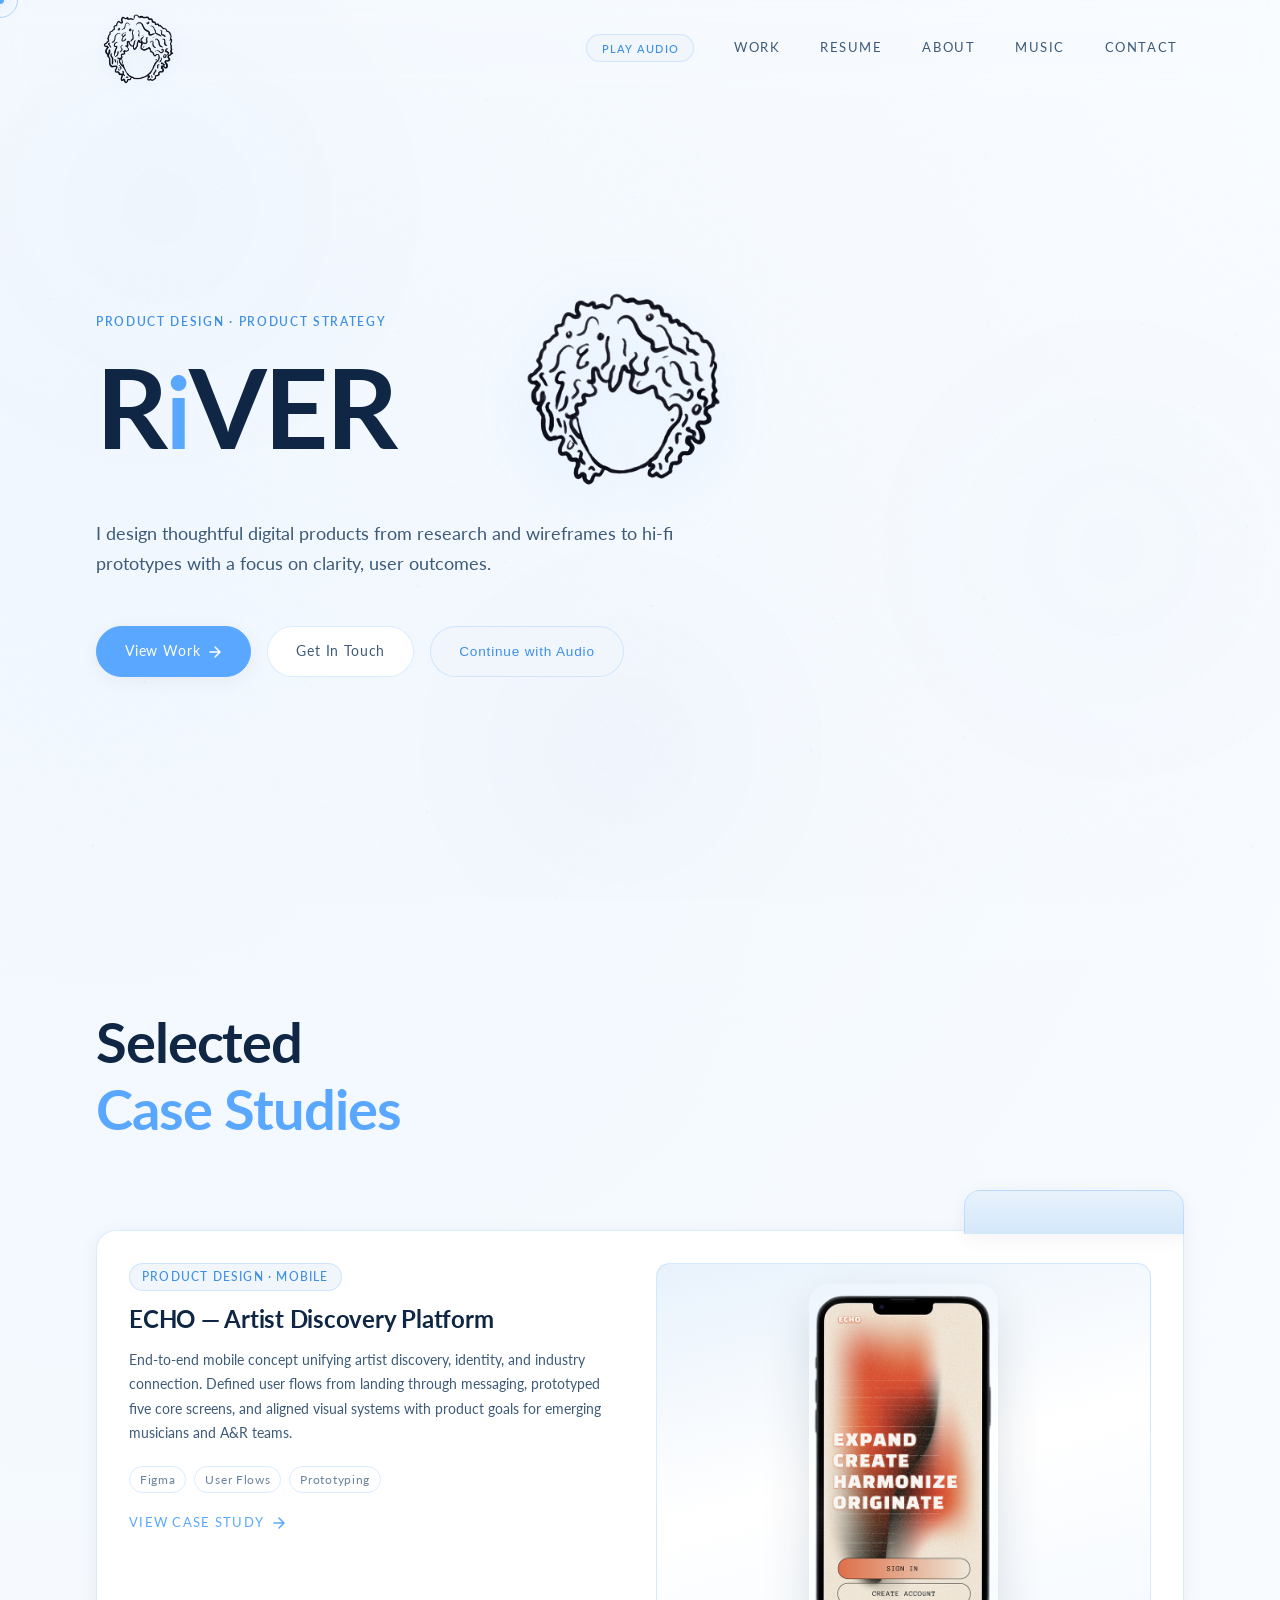
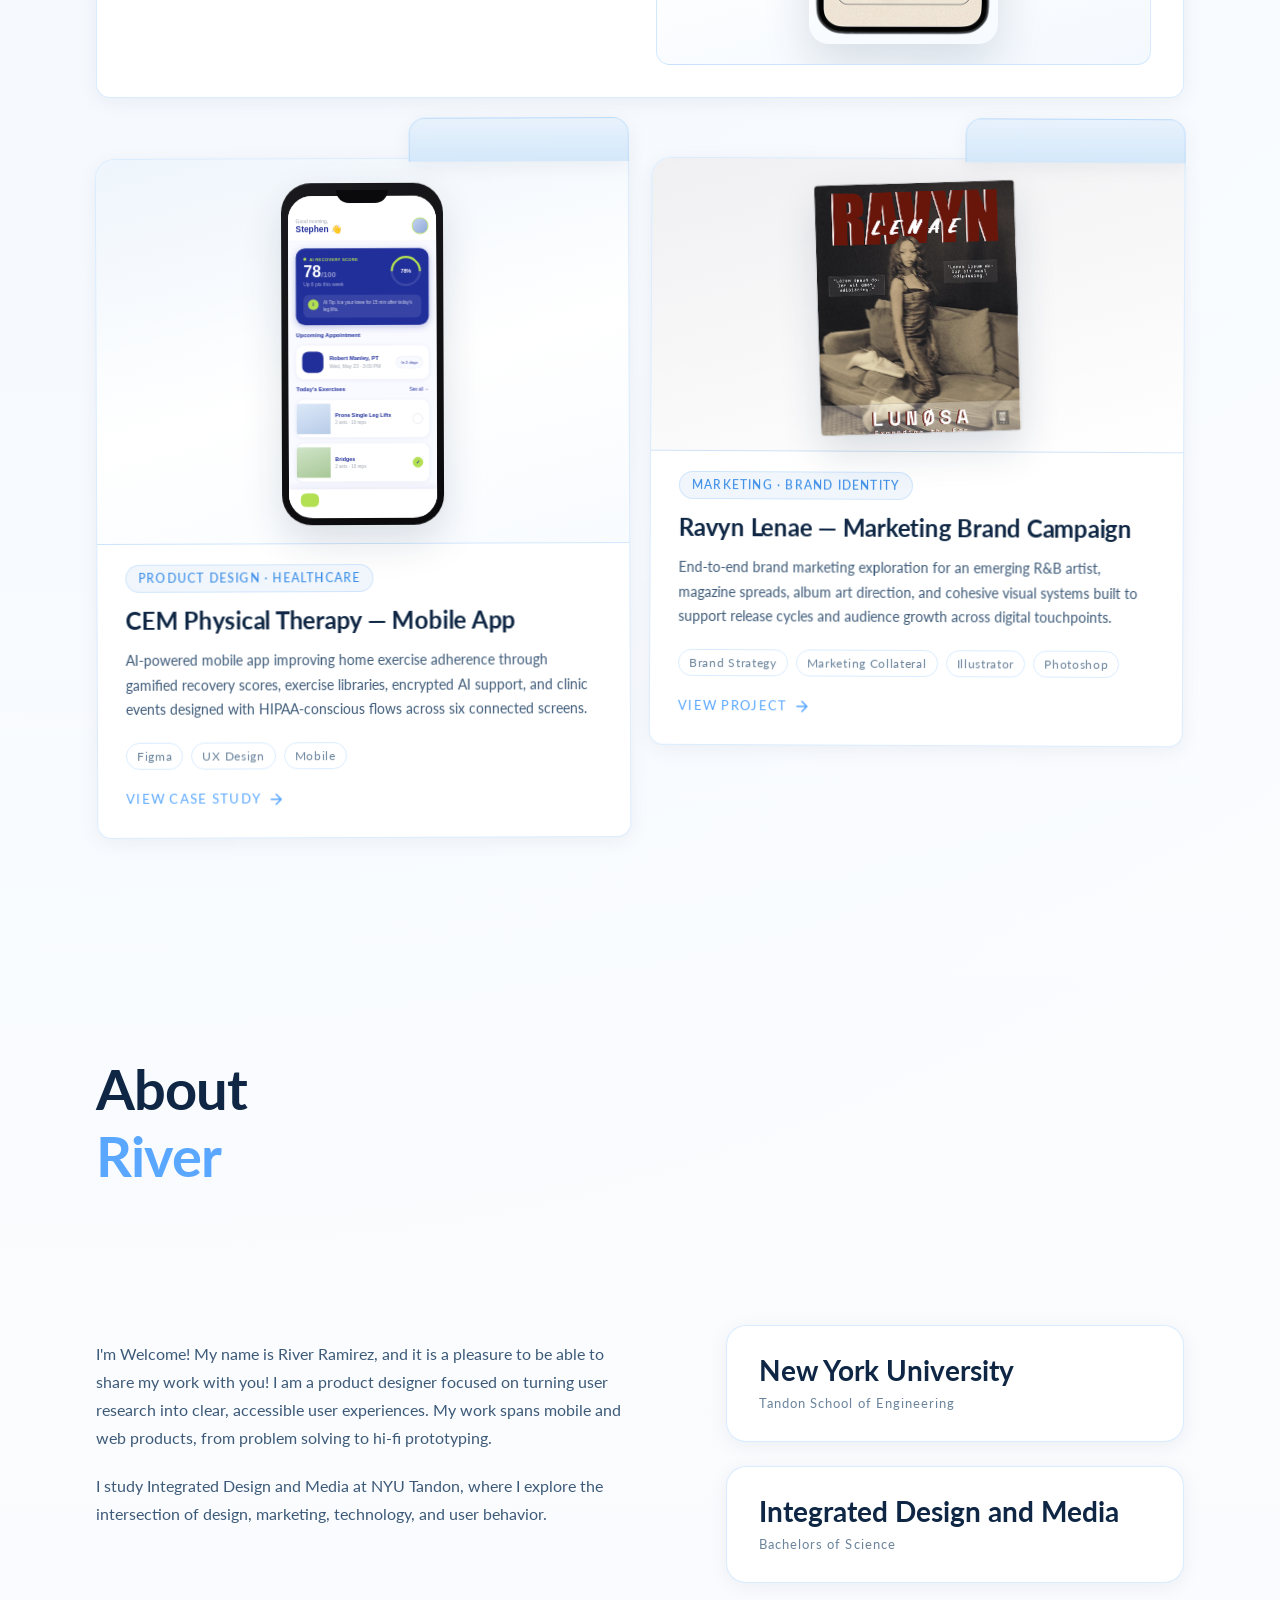
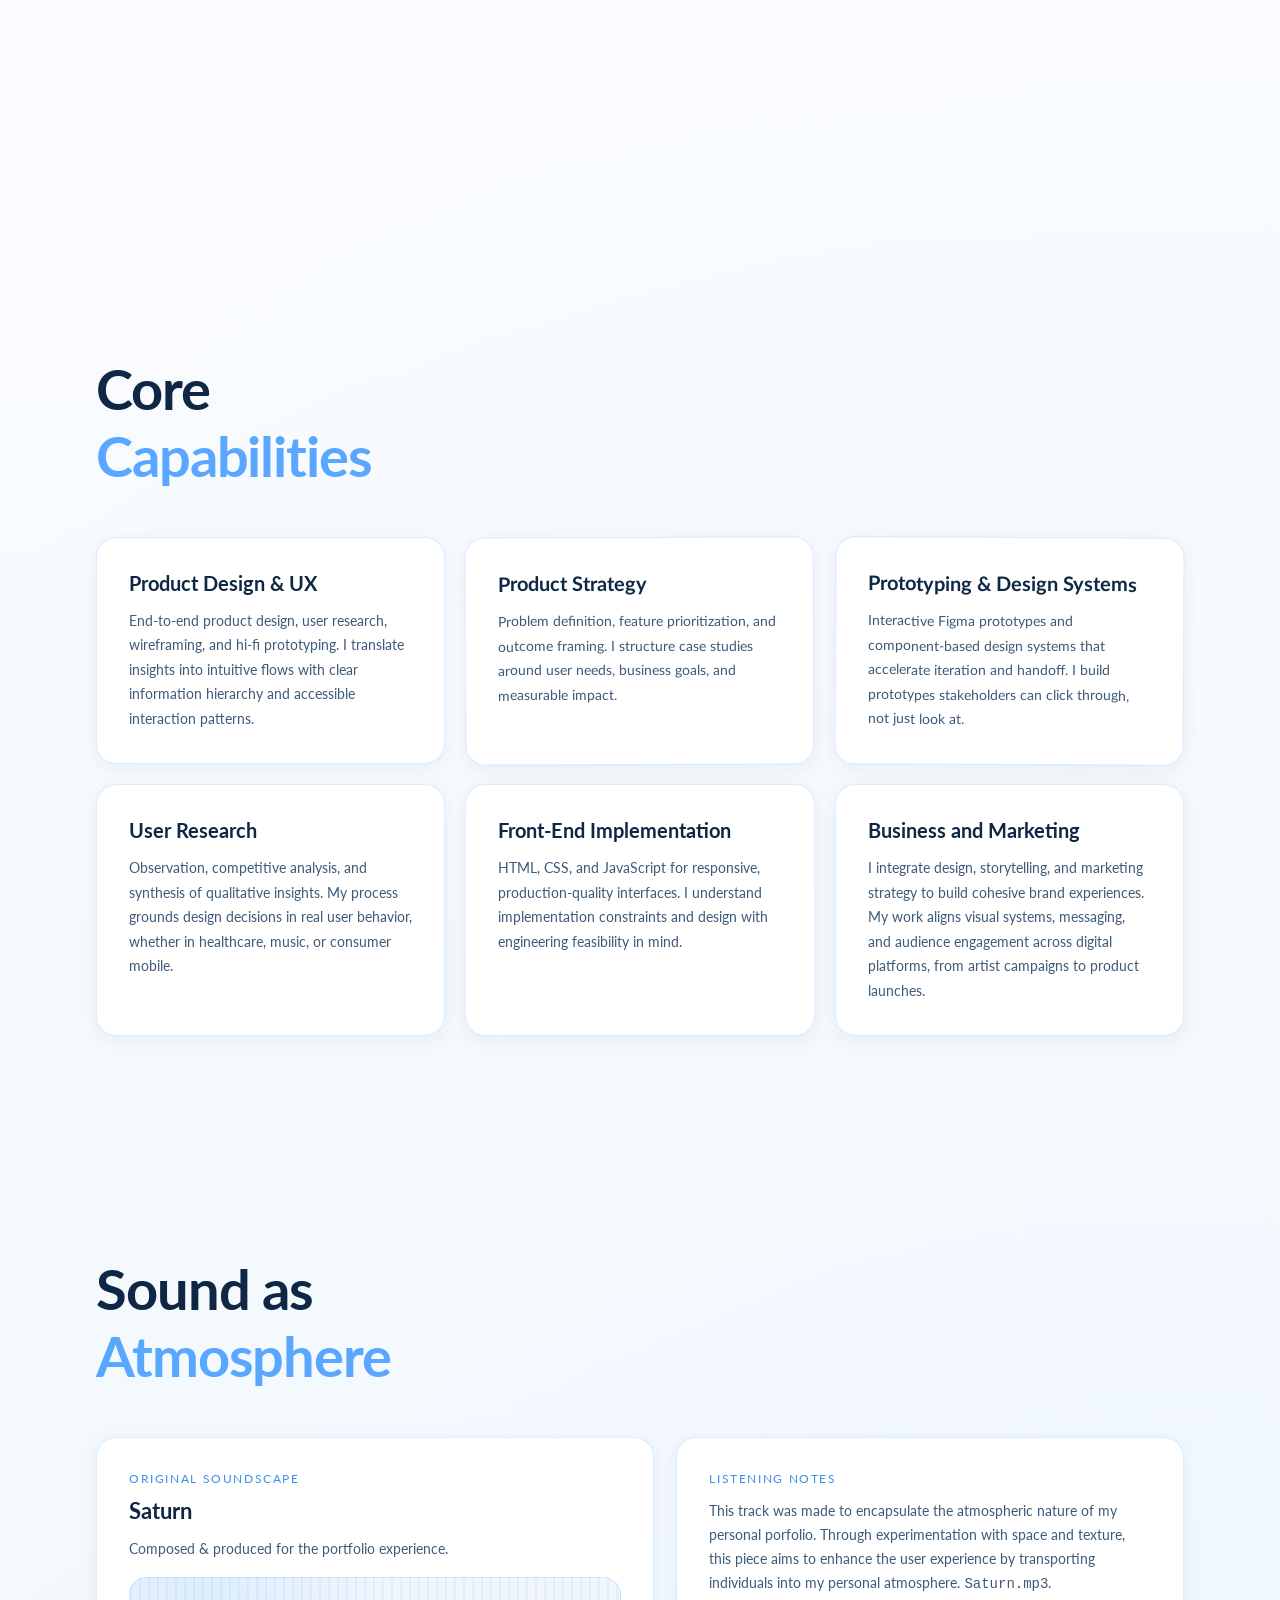
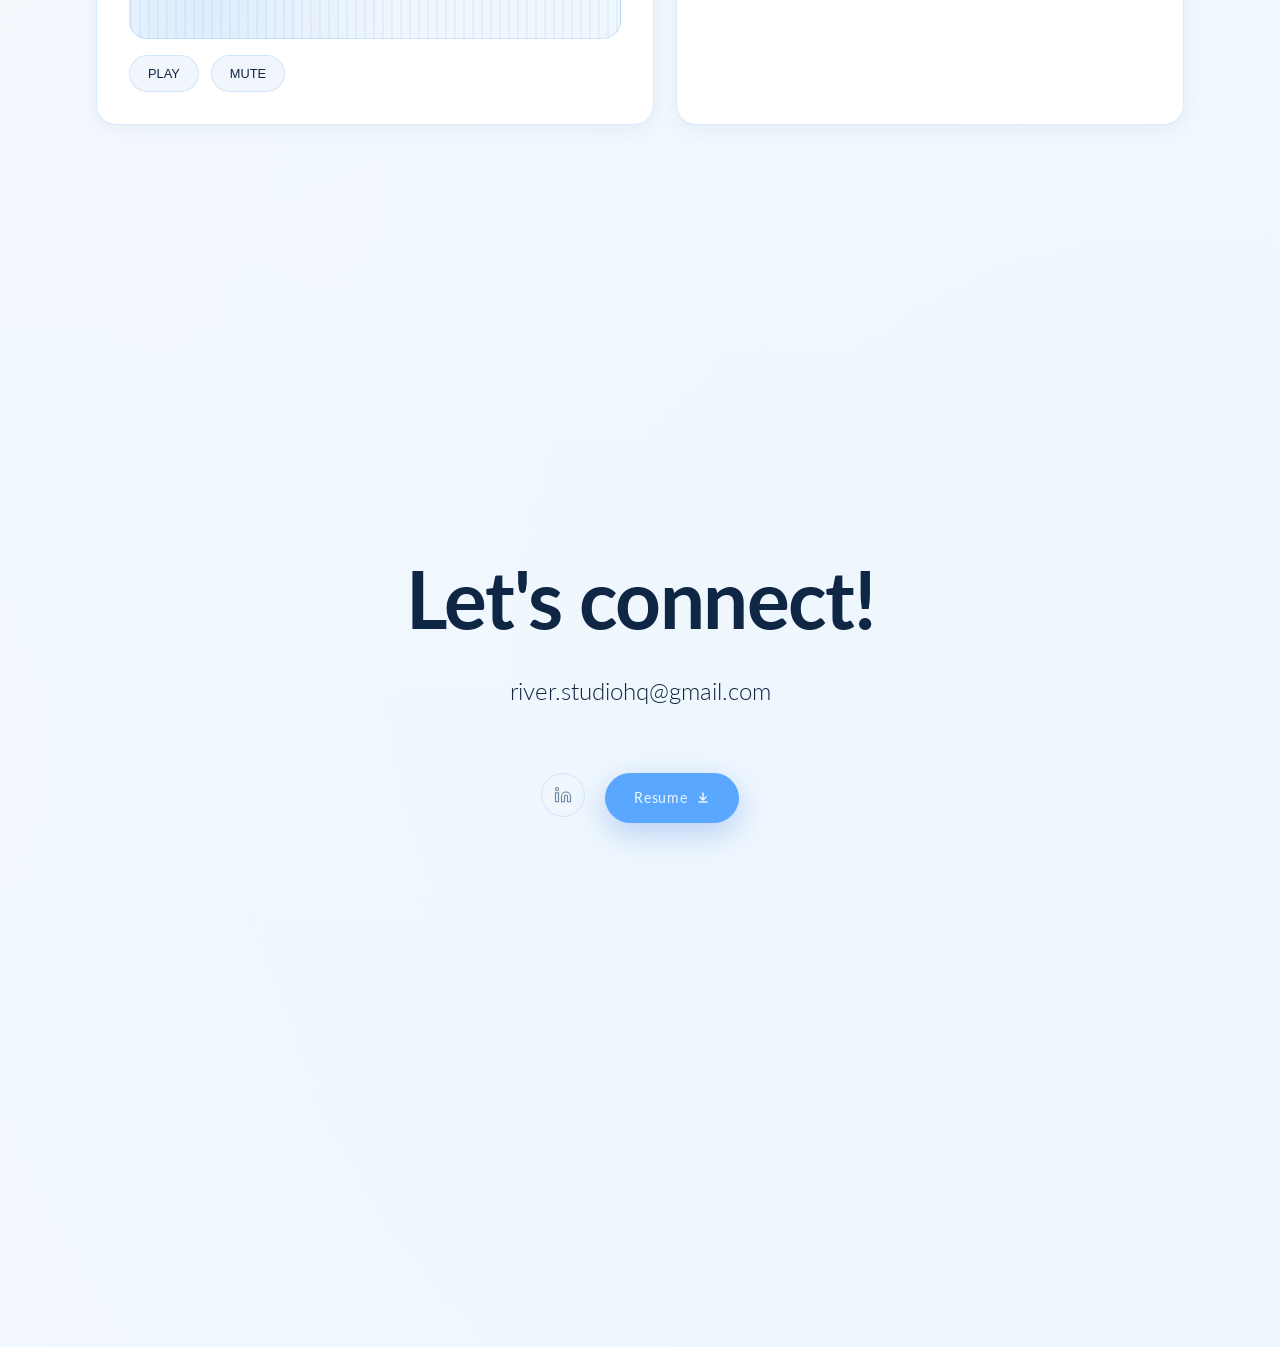
==== commit e9d9f3ea: "updates to formatting, typography, and more" ====
--- a/index.html
+++ b/index.html
@@ -7,7 +7,7 @@
     <link rel="icon" type="image/png" sizes= "32x32" href= "RiVER_Graphic.png"/>
     <link rel="preconnect" href="https://fonts.googleapis.com">
     <link rel="preconnect" href="https://fonts.gstatic.com" crossorigin>
-    <link href="https://fonts.googleapis.com/css2?family=IBM+Plex+Serif:ital,wght@0,400;0,500;0,600;1,400&family=Lato:ital,wght@0,300;0,400;0,700;1,300;1,400&display=swap" rel="stylesheet">
+    <link href="https://fonts.googleapis.com/css2?family=Lato:ital,wght@0,300;0,400;0,700;1,300;1,400&display=swap" rel="stylesheet">
     <link rel="stylesheet" href = "style.css" />
 
   </head>
@@ -73,11 +73,11 @@
       <!-- Work Section -->
   <section id="work">
     <div class="section-header reveal">
-      <h2 class="section-title">Selected<br>Case Studies</h2>
+      <h2 class="section-title">Selected<br><span class="section-title-accent">Case Studies</span></h2>
     </div>
     <div class="projects-grid">
       <!-- Featured Project -->
-      <a href="echo.html" class="folder-wrap folder-wrap--featured reveal folder-hit" aria-label="ECHO — open case study">
+      <a href="echo.html" class="folder-wrap folder-wrap--featured reveal folder-hit" aria-label="ECHO open case study">
         <div class="folder-tab" aria-hidden="true"></div>
         <div class="project-card featured">
           <div class="project-card__body">
@@ -101,7 +101,7 @@
       </a>
 
       <!-- Project 2 -->
-      <a href="recover.html" class="folder-wrap reveal reveal-delay-1 folder-hit" aria-label="CEM Physical Therapy — open case study">
+      <a href="recover.html" class="folder-wrap reveal reveal-delay-1 folder-hit" aria-label="CEM Physical Therapy open case study">
         <div class="folder-tab" aria-hidden="true"></div>
         <div class="project-card">
           <div class="project-preview project-preview--recover" aria-hidden="true">
@@ -177,7 +177,7 @@
       </a>
 
       <!-- Project 3 -->
-      <a href="ravyn-lenae.html" class="folder-wrap reveal reveal-delay-2 folder-hit" aria-label="Ravyn Lenae marketing brand — open project">
+      <a href="ravyn-lenae.html" class="folder-wrap reveal reveal-delay-2 folder-hit" aria-label="Ravyn Lenae marketing brand open project">
         <div class="folder-tab" aria-hidden="true"></div>
         <div class="project-card">
           <div class="project-preview project-preview--brand" aria-hidden="true">
@@ -208,7 +208,7 @@
 <section id="about">
     <div  class="about-title-row">
     <!--    <img src="River_Graphic_White.png" alt="Logo mark" class="about-logo-mark logo-mark" > -->
-        <h2 class = "section-title">About<br>River</h2>
+        <h2 class="section-title">About<br><span class="section-title-accent">River</span></h2>
     </div>
     <div class = "about-grid"> 
         <div class="about-text reveal"> 
@@ -233,7 +233,7 @@
 <!--Services-->
 <section id="services">
     <div class = "section-header reveal"> 
-        <h2 class="section-title">Core<br>Capabilities</h2>
+        <h2 class="section-title">Core<br><span class="section-title-accent">Capabilities</span></h2>
     </div>
     <div class = "services-grid">
         <div class = "service-card reveal">
@@ -250,7 +250,7 @@
         </div>
          <div class="service-card reveal reveal-delay-2">
             <h3 class="service-title">User Research</h3>
-            <p class="service-desc">Observation, competitive analysis, and synthesis of qualitative insights. My process grounds design decisions in real user behavior, whether it bein healthcare, music, or consumer mobile.</p>
+            <p class="service-desc">Observation, competitive analysis, and synthesis of qualitative insights. My process grounds design decisions in real user behavior, whether in healthcare, music, or consumer mobile.</p>
         </div>
          <div class="service-card reveal reveal-delay-2">
             <h3 class="service-title">Front-End Implementation</h3>
@@ -258,7 +258,7 @@
         </div>
          <div class="service-card reveal reveal-delay-3">
             <h3 class="service-title">Business and Marketing</h3>
-            <p class="service-desc">I integrate design, storytelling, and marketing strategy to build cohesive brand experiences. My work aligns visual systems, messaging, and audience engagement across digital platforms,from artist campaigns to product launches.</p>
+            <p class="service-desc">I integrate design, storytelling, and marketing strategy to build cohesive brand experiences. My work aligns visual systems, messaging, and audience engagement across digital platforms, from artist campaigns to product launches.</p>
         </div>
     </div>
     </div>
@@ -267,7 +267,7 @@
 <!-- Music -->
  <section id="music"> 
     <div class="section-header reveal"> 
-        <h2 class = "section-title">Sound as<br>Atmosphere</h2>
+        <h2 class="section-title">Sound as<br><span class="section-title-accent">Atmosphere</span></h2>
     </div>
     <div class="music-grid"> 
         <div class="music-player reveal">
@@ -296,16 +296,12 @@
 
  <!--Contact-->
 <section id="contact">
-    <h2 class="contact-headline reveal">Let's connect</h2>
-    <p class="contact-sub reveal reveal-delay-1">Open to product design and product management opportunities.</p>
-    <a href="mailto:river.studiohq@gmail.com" class="contact-email reveal reveal-delay-2">river.studiohq@gmail.com</a>
+    <h2 class="contact-headline reveal">Let's connect!</h2>
+    <a href="mailto:river.studiohq@gmail.com" class="contact-email reveal reveal-delay-1">river.studiohq@gmail.com</a>
     <!-- PDF must sit next to index.html (same folder). Filename below is URL-encoded (spaces → %20). -->
-    <div class="social-links reveal reveal-delay-3">
+    <div class="social-links reveal reveal-delay-2">
         <a href="https://www.linkedin.com/in/river-ramirez-8b07782b2/" class="social-link" title="LinkedIn"> 
             <svg width="18" height="18" viewBox="0 0 24 24" fill="none" stroke="currentColor" stroke-width="1.5"><path d="M16 8a6 6 0 0 1 6 6v7h-4v-7a2 2 0 0 0-2-2 2 2 0 0 0-2 2v7h-4v-7a6 6 0 0 1 6-6zM2 9h4v12H2z"/><circle cx="4" cy="4" r="2"/></svg>
-        </a>
-        <a href="https://open.spotify.com/artist/3kGHRgM4LawRmCuZYlxjcg?si=m8tVYh4qRT-6kpM-L-I8kQ" class="social-link" title="Spotify">
-            <svg width="18" height="18" viewBox="0 0 24 24" fill="none" stroke="currentColor" stroke-width="1.5"><path d="M12 0C5.373 0 0 5.373 0 12s5.373 12 12 12 12-5.373 12-12S18.627 0 12 0zm5.5 17.333c-.22.34-.666.446-1.006.226-2.733-1.673-6.173-2.053-10.226-1.126-.386.086-.773-.153-.86-.54-.086-.386.153-.773.54-.86 4.433-1.013 8.246-.586 11.326 1.3.34.22.446.666.226 1.006zm1.467-3.266c-.28.453-.873.6-1.326.32-3.127-1.92-7.9-2.48-11.6-1.353-.506.153-1.04-.133-1.193-.64-.153-.506.133-1.04.64-1.193 4.233-1.287 9.513-.653 13.16 1.587.453.28.6.873.32 1.326zm.126-3.413c-3.746-2.227-9.926-2.433-13.486-1.353-.573.173-1.18-.16-1.353-.733-.173-.573.16-1.18.733-1.353 4.106-1.247 10.92-1.013 15.226 1.547.513.307.68.973.373 1.487-.306.513-.973.68-1.486.373z"/> </svg>
         </a>
 
         <a href="River_Ramirez_Resume_NYU.pdf" class="btn btn-resume" download target="_blank" rel="noopener noreferrer"><span>Resume</span><svg width="14" height="14" viewBox="0 0 14 14" fill="none" aria-hidden="true"><path d="M7 2v7M4 6l3 3 3-3M3 11h8" stroke="currentColor" stroke-width="1.5" stroke-linecap="round" stroke-linejoin="round"/></svg></a>
--- a/style.css
+++ b/style.css
@@ -1,7 +1,41 @@
 :root { 
     /* Fixed nav overlap: titles & in-page anchors clear the bar */
     --nav-clearance: clamp(112px, 18vw, 152px);
-    --font-serif: "IBM Plex Serif", Georgia, "Times New Roman", serif;
+    --font-sans: "Lato", system-ui, -apple-system, BlinkMacSystemFont, "Segoe UI", sans-serif;
+    --font-heading: var(--font-sans);
+    --font-heading-weight: 700;
+
+    /* Type scale (16px base) */
+    --text-xs: 0.75rem;
+    --text-sm: 0.875rem;
+    --text-base: 1rem;
+    --text-lg: 1.125rem;
+    --text-xl: 1.25rem;
+    --text-2xl: 1.5rem;
+    --text-3xl: clamp(2rem, 4vw, 2.5rem);
+    --text-4xl: clamp(2.25rem, 4.5vw, 3.5rem);
+
+    /* Line height */
+    --leading-tight: 1.2;
+    --leading-snug: 1.35;
+    --leading-normal: 1.5;
+    --leading-relaxed: 1.65;
+    --leading-loose: 1.75;
+
+    /* Spacing (8px grid) */
+    --space-2: 0.5rem;
+    --space-3: 0.75rem;
+    --space-4: 1rem;
+    --space-5: 1.25rem;
+    --space-6: 1.5rem;
+    --space-8: 2rem;
+    --space-10: 2.5rem;
+    --space-12: 3rem;
+    --space-16: 4rem;
+    --section-y: clamp(5rem, 12vh, 7.5rem);
+    --section-x: clamp(1.5rem, 8vw, 6rem);
+    --content-max: 72rem;
+
     --bg: #ffffff;
     --bg2: #f4f8fd;
     --surface: #ffffff;
@@ -24,7 +58,12 @@
 
 *, *::before, *::after {margin: 0; padding: 0; box-sizing: border-box; }
 
-html {scroll-behavior: smooth; }
+html {
+    scroll-behavior: smooth;
+    font-size: 100%;
+    -webkit-font-smoothing: antialiased;
+    -moz-osx-font-smoothing: grayscale;
+}
 
 body { 
     background:
@@ -32,7 +71,9 @@
         radial-gradient(circle at 92% 88%, rgba(116, 215, 255, 0.06) 0%, transparent 40%),
         linear-gradient(180deg, var(--bg) 0%, var(--bg2) 100%);
     color: var(--text-primary);
-    font-family: "Lato", sans-serif;
+    font-family: var(--font-sans);
+    font-size: var(--text-base);
+    line-height: var(--leading-normal);
     font-weight: 400;
     overflow-x: hidden;
     cursor: none;
@@ -95,7 +136,7 @@
     min-height: 100vh;
     display: flex;
     align-items: center; 
-    padding: 100px 8vw;
+    padding: var(--section-y) var(--section-x);
 }
 
 section[id] {
@@ -240,21 +281,22 @@
 }
 
 .hero-label {
-    font-family: var(--font-serif);
-    font-size: 0.82rem;
-    letter-spacing: 0.16em;
+    font-family: var(--font-heading);
+    font-size: var(--text-xs);
+    letter-spacing: 0.14em;
     text-transform: uppercase;
     color: var(--accent2);
-    margin-bottom: 20px; 
+    margin-bottom: var(--space-5);
+    font-weight: 600; 
     opacity: 0;
     transform: translateY(12px);
     animation: fadeUp 0.8s ease 0.2s forwards;
 }
 
 .hero-title {
-    font-family: var(--font-serif);
+    font-family: var(--font-heading);
     font-size: clamp(3rem, 12vw + 0.35rem, 7rem);
-    font-weight: 500;
+    font-weight: var(--font-heading-weight);
     line-height: 0.98;
     letter-spacing: -0.02em;
     color: var(--text-primary); 
@@ -292,12 +334,12 @@
 
 
 .hero-tagline {
-    font-size: clamp(1.05rem, 2vw, 1.3rem);
-    font-weight: 300;
+    font-size: var(--text-lg);
+    font-weight: 400;
     color: var(--text-secondary);
-    max-width: 560px;
-    margin-top: 32px;
-    line-height: 1.7;
+    max-width: 38rem;
+    margin-top: var(--space-8);
+    line-height: var(--leading-relaxed);
     opacity: 0;
     transform: translateY(16px);
     animation: fadeUp 0.9s ease 0.7s forwards;
@@ -408,7 +450,8 @@
 
 /* Section Header */ 
 .section-header {
-    margin-bottom: 64px;
+    margin-bottom: var(--space-12);
+    max-width: var(--content-max);
 }
 
  .about-title-row {
@@ -416,6 +459,8 @@
     align-items: center;
     gap: clamp(14px, 3vw, 28px);
     flex-wrap: wrap;
+    margin-bottom: var(--space-12);
+    max-width: var(--content-max);
   }
 
    /*.about-title-row .about-logo-mark {
@@ -450,15 +495,16 @@
 }
 
 .section-title {
-    font-family: var(--font-serif);
-    font-size: clamp(2.25rem, 4.5vw, 3.5rem);
-    font-weight: 500;
-    line-height: 1.08;
+    font-family: var(--font-heading);
+    font-size: var(--text-4xl);
+    font-weight: var(--font-heading-weight);
+    line-height: var(--leading-tight);
     color: var(--text-primary);
     letter-spacing: -0.02em;
 }
 
-.section-title em {
+.section-title em,
+.section-title-accent {
     color: var(--accent);
     font-style: normal;
 }
@@ -555,31 +601,31 @@
 
   .project-tag {
     display: inline-block;
-    font-size: 0.68rem;
-    letter-spacing: 0.12em;
+    font-size: var(--text-xs);
+    letter-spacing: 0.1em;
     text-transform: uppercase;
     color: var(--accent2);
-    margin-bottom: 12px;
-    padding: 4px 12px;
+    margin-bottom: var(--space-3);
+    padding: 0.25rem 0.75rem;
     background: var(--surface-muted);
     border: 1px solid var(--border);
     border-radius: 100px;
     font-weight: 500;
   }
   .project-title {
-    font-family: var(--font-serif);
-    font-size: 1.65rem;
-    font-weight: 500;
+    font-family: var(--font-heading);
+    font-size: var(--text-2xl);
+    font-weight: var(--font-heading-weight);
     color: var(--text-primary);
-    margin-bottom: 10px;
-    line-height: 1.2;
+    margin-bottom: var(--space-3);
+    line-height: var(--leading-snug);
     letter-spacing: -0.01em;
   }
   .project-desc {
-    font-size: 0.92rem;
+    font-size: var(--text-sm);
     color: var(--text-secondary);
-    line-height: 1.65;
-    margin-bottom: 20px;
+    line-height: var(--leading-loose);
+    margin-bottom: var(--space-5);
   }
   .project-tech {
     display: flex;
@@ -864,9 +910,9 @@
 
 .pp-screen--ravyn .pp-ravyn-title {
   padding: 52px 14px 8px;
-  font-family: var(--font-serif);
+  font-family: var(--font-heading);
   font-size: 20px;
-  font-weight: 500;
+  font-weight: var(--font-heading-weight);
 }
 
 .pp-screen--ravyn .pp-ravyn-grid {
@@ -933,10 +979,11 @@
 }
 
 .about-text p {
-    font-size: 1.05rem;
+    font-size: var(--text-base);
     color: var(--text-secondary);
-    line-height: 1.85;
-    margin-bottom: 20px;
+    line-height: var(--leading-loose);
+    margin-bottom: var(--space-5);
+    max-width: 42rem;
 }
 
 .about-text p strong {
@@ -987,9 +1034,9 @@
 }
 
 .stat-number {
-    font-family: var(--font-serif);
+    font-family: var(--font-heading);
     font-size: 1.75rem;
-    font-weight: 500;
+    font-weight: var(--font-heading-weight);
     color: var(--text-primary);
     line-height: 1.2;
     margin-bottom: 6px;
@@ -1048,17 +1095,18 @@
 .service-card:hover::after { transform: scaleX(1); }
 
 .service-title {
-    font-family: var(--font-serif);
-    font-size: 1.35rem;
-    font-weight: 500;
+    font-family: var(--font-heading);
+    font-size: var(--text-xl);
+    font-weight: var(--font-heading-weight);
     color: var(--text-primary);
-    margin-bottom: 12px;
+    margin-bottom: var(--space-3);
+    line-height: var(--leading-snug);
 }
 
 .service-desc {
-    font-size: 0.875rem;
+    font-size: var(--text-sm);
     color: var(--text-secondary);
-    line-height: 1.7;
+    line-height: var(--leading-loose);
 }
 
 
@@ -1096,9 +1144,9 @@
 
 
 .track-title {
-    font-family: var(--font-serif);
+    font-family: var(--font-heading);
     font-size: 1.35rem;
-    font-weight: 500;
+    font-weight: var(--font-heading-weight);
     line-height: 1.2;
     color: var(--text-primary);
     margin-bottom: 12px;
@@ -1160,9 +1208,9 @@
 }
 
 .contact-headline {
-    font-family: var(--font-serif);
+    font-family: var(--font-heading);
     font-size: clamp(2.5rem, 7vw, 5rem);
-    font-weight: 500;
+    font-weight: var(--font-heading-weight);
     line-height: 1.08;
     color: var(--text-primary);
     margin-bottom: 32px;
@@ -1178,11 +1226,11 @@
 }
 
 .contact-sub {
-    font-size: 1.25rem;
+    font-size: var(--text-lg);
     color: var(--text-secondary);
-    max-width: 480px;
-    line-height: 1.6;
-    margin-bottom: 40px;
+    max-width: 32rem;
+    line-height: var(--leading-relaxed);
+    margin-bottom: var(--space-10);
 }
 
 
@@ -1642,22 +1690,23 @@
 }
 
 .case-title {
-  font-family: var(--font-serif);
+  font-family: var(--font-heading);
   font-size: clamp(2.75rem, 8vw, 4.5rem);
-  font-weight: 500;
+  font-weight: var(--font-heading-weight);
   line-height: 1.05;
   letter-spacing: -0.02em;
   color: var(--text-primary);
 }
 
 .case-subtitle {
-  font-family: 'Lato', sans-serif;
-  font-size: clamp(0.95rem, 2vw, 1.1rem);
-  font-weight: 300;
-  letter-spacing: 0.14em;
+  font-family: var(--font-sans);
+  font-size: var(--text-sm);
+  font-weight: 400;
+  letter-spacing: 0.06em;
   text-transform: uppercase;
   color: var(--text-secondary);
-  margin-top: 0.75rem;
+  margin-top: var(--space-3);
+  line-height: var(--leading-normal);
 }
 
 body.echo-page .case-title,
@@ -1903,21 +1952,23 @@
 }
 
 body.echo-page .echo-block__heading--gallery {
-  font-family: 'Lato', sans-serif;
-  font-size: clamp(1.35rem, 3.5vw, 2rem);
-  font-weight: 300;
-  letter-spacing: 0.03em;
+  font-family: var(--font-heading);
+  font-size: clamp(1.35rem, 3vw, 1.75rem);
+  font-weight: var(--font-heading-weight);
+  letter-spacing: -0.01em;
   text-transform: none;
   color: rgba(255, 246, 242, 0.95);
-  margin-bottom: 0.35rem;
+  margin-bottom: var(--space-2);
+  line-height: var(--leading-snug);
 }
 
 body.echo-page .echo-gallery__lede {
-  font-family: 'Lato', sans-serif;
-  font-size: 0.9rem;
-  font-weight: 300;
-  color: rgba(245, 236, 234, 0.62);
-  margin-bottom: 1.35rem;
+  font-family: var(--font-sans);
+  font-size: var(--text-sm);
+  font-weight: 400;
+  line-height: var(--leading-relaxed);
+  color: rgba(245, 236, 234, 0.72);
+  margin-bottom: var(--space-6);
   max-width: 42rem;
 }
 
@@ -2800,15 +2851,15 @@
 }
 
 body.echo-page .case-writeup__title {
-  font-family: 'Lato', sans-serif;
-  font-size: clamp(2rem, 5vw, 3.35rem);
-  font-weight: 300;
-  letter-spacing: 0.06em;
+  font-family: var(--font-heading);
+  font-size: var(--text-3xl);
+  font-weight: var(--font-heading-weight);
+  letter-spacing: -0.02em;
   text-transform: none;
   color: rgba(255, 246, 242, 0.96);
-  margin-bottom: clamp(1.5rem, 3vw, 2rem);
-  padding-top: clamp(2rem, 5vw, 3rem);
-  /*border-top: 1px solid rgba(255, 170, 130, 0.28);*/
+  margin-bottom: var(--space-8);
+  padding-top: var(--space-12);
+  line-height: var(--leading-tight);
 }
 
 body.echo-page .case-writeup__stack {
@@ -2859,19 +2910,19 @@
 }
 
 .case-writeup__card-title {
-  font-family: 'Lato', sans-serif;
-  font-size: 0.72rem;
-  font-weight: 400;
-  letter-spacing: 0.16em;
+  font-family: var(--font-sans);
+  font-size: var(--text-xs);
+  font-weight: 500;
+  letter-spacing: 0.1em;
   text-transform: uppercase;
   color: rgba(255, 200, 170, 0.9);
-  margin-bottom: 0.65rem;
+  margin-bottom: var(--space-2);
 }
 
 .case-writeup__card p {
-  font-size: 0.92rem;
-  font-weight: 300;
-  line-height: 1.65;
+  font-size: var(--text-sm);
+  font-weight: 400;
+  line-height: var(--leading-loose);
   color: rgba(255, 246, 242, 0.88);
 }
 
@@ -3120,21 +3171,23 @@
 }
 
 body.recover-page .recover-block__heading--gallery {
-  font-family: 'Lato', sans-serif;
-  font-size: clamp(1.35rem, 3.5vw, 2rem);
-  font-weight: 300;
-  letter-spacing: 0.03em;
+  font-family: var(--font-heading);
+  font-size: clamp(1.35rem, 3vw, 1.75rem);
+  font-weight: var(--font-heading-weight);
+  letter-spacing: -0.01em;
   text-transform: none;
   color: rgba(240, 250, 255, 0.95);
-  margin-bottom: 0.35rem;
+  margin-bottom: var(--space-2);
+  line-height: var(--leading-snug);
 }
 
 body.recover-page .recover-gallery__lede {
-  font-family: 'Lato', sans-serif;
-  font-size: 0.9rem;
-  font-weight: 300;
-  color: rgba(200, 230, 250, 0.62);
-  margin-bottom: 1.35rem;
+  font-family: var(--font-sans);
+  font-size: var(--text-sm);
+  font-weight: 400;
+  line-height: var(--leading-relaxed);
+  color: rgba(200, 230, 250, 0.72);
+  margin-bottom: var(--space-6);
   max-width: 42rem;
 }
 
@@ -4214,12 +4267,14 @@
 }
 
 body.recover-page .case-writeup__title {
-  font-family: 'Lato', sans-serif;
-  font-size: clamp(2rem, 5vw, 3.35rem);
-  font-weight: 300;
-  letter-spacing: 0.06em;
+  font-family: var(--font-heading);
+  font-size: var(--text-3xl);
+  font-weight: var(--font-heading-weight);
+  letter-spacing: -0.02em;
   text-transform: none;
   color: rgba(240, 250, 255, 0.95);
+  line-height: var(--leading-tight);
+  margin-bottom: var(--space-8);
 }
 
 body.recover-page .case-writeup__card {
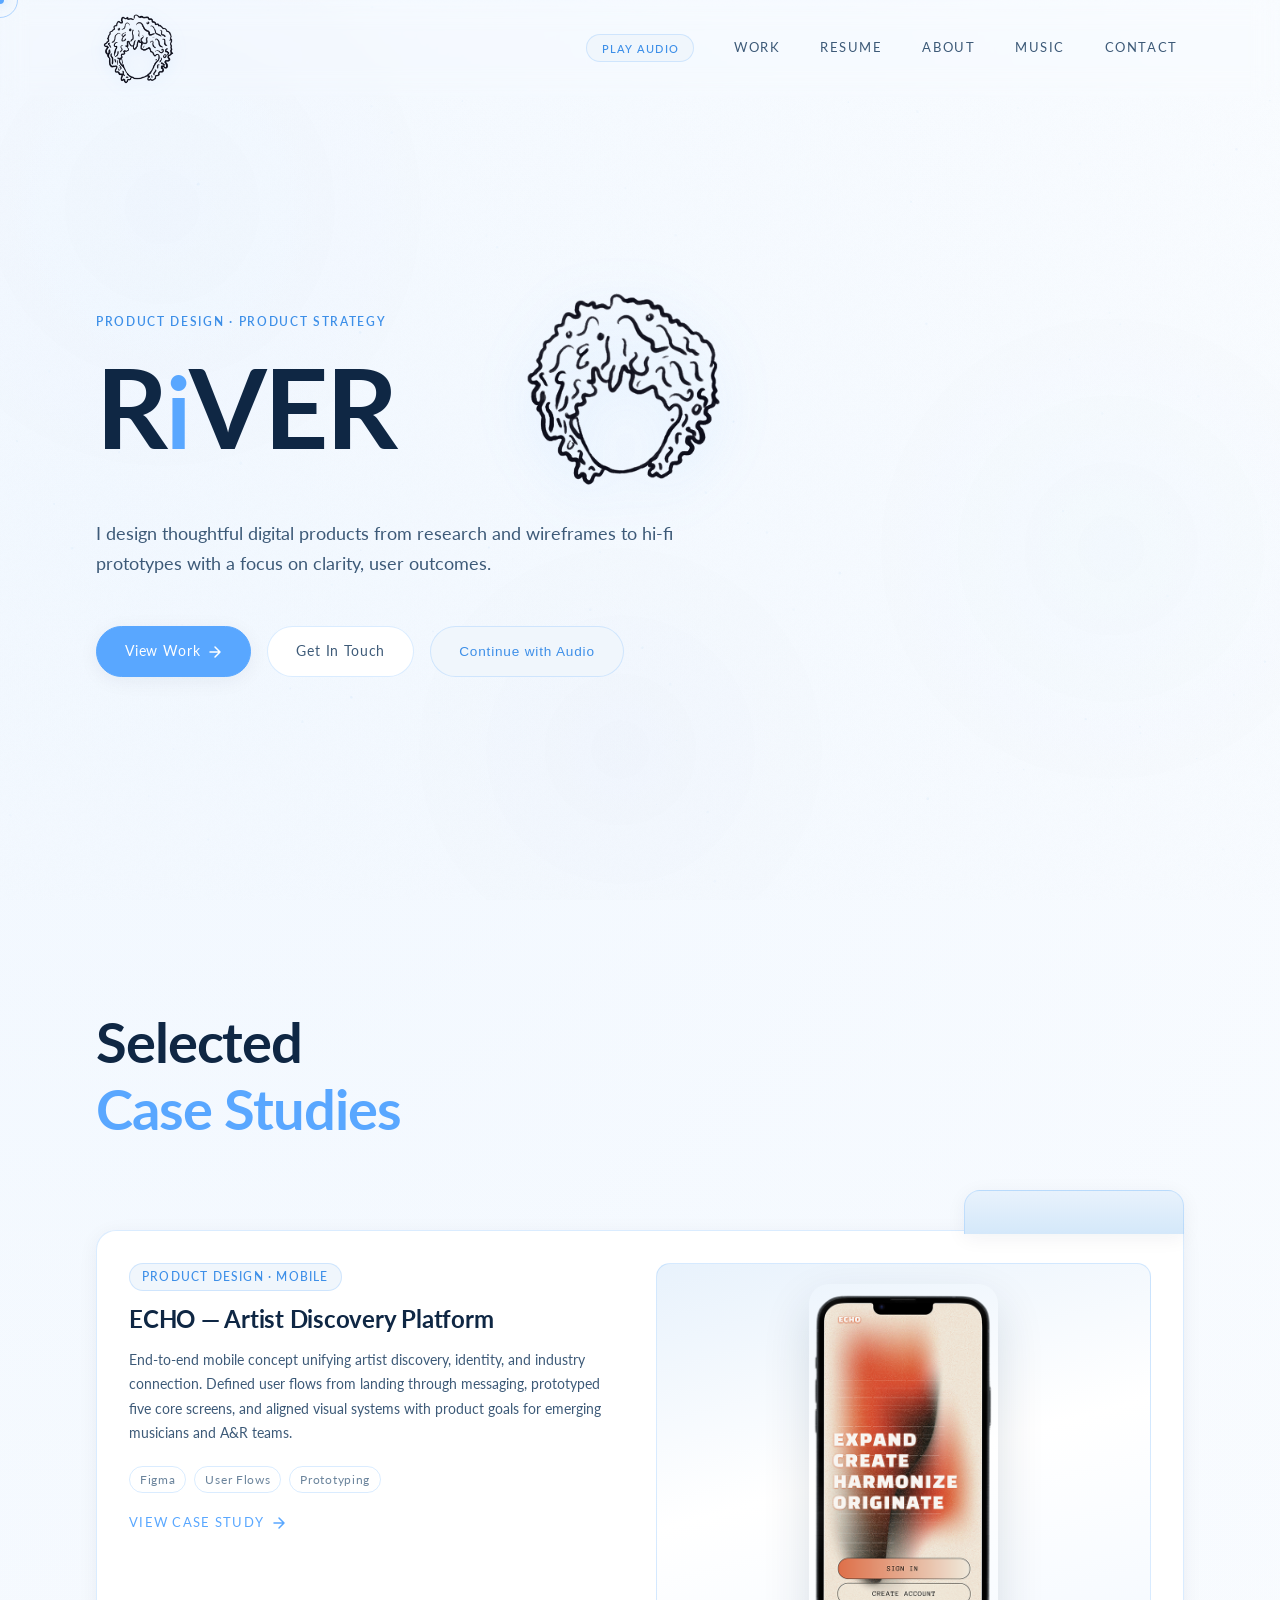
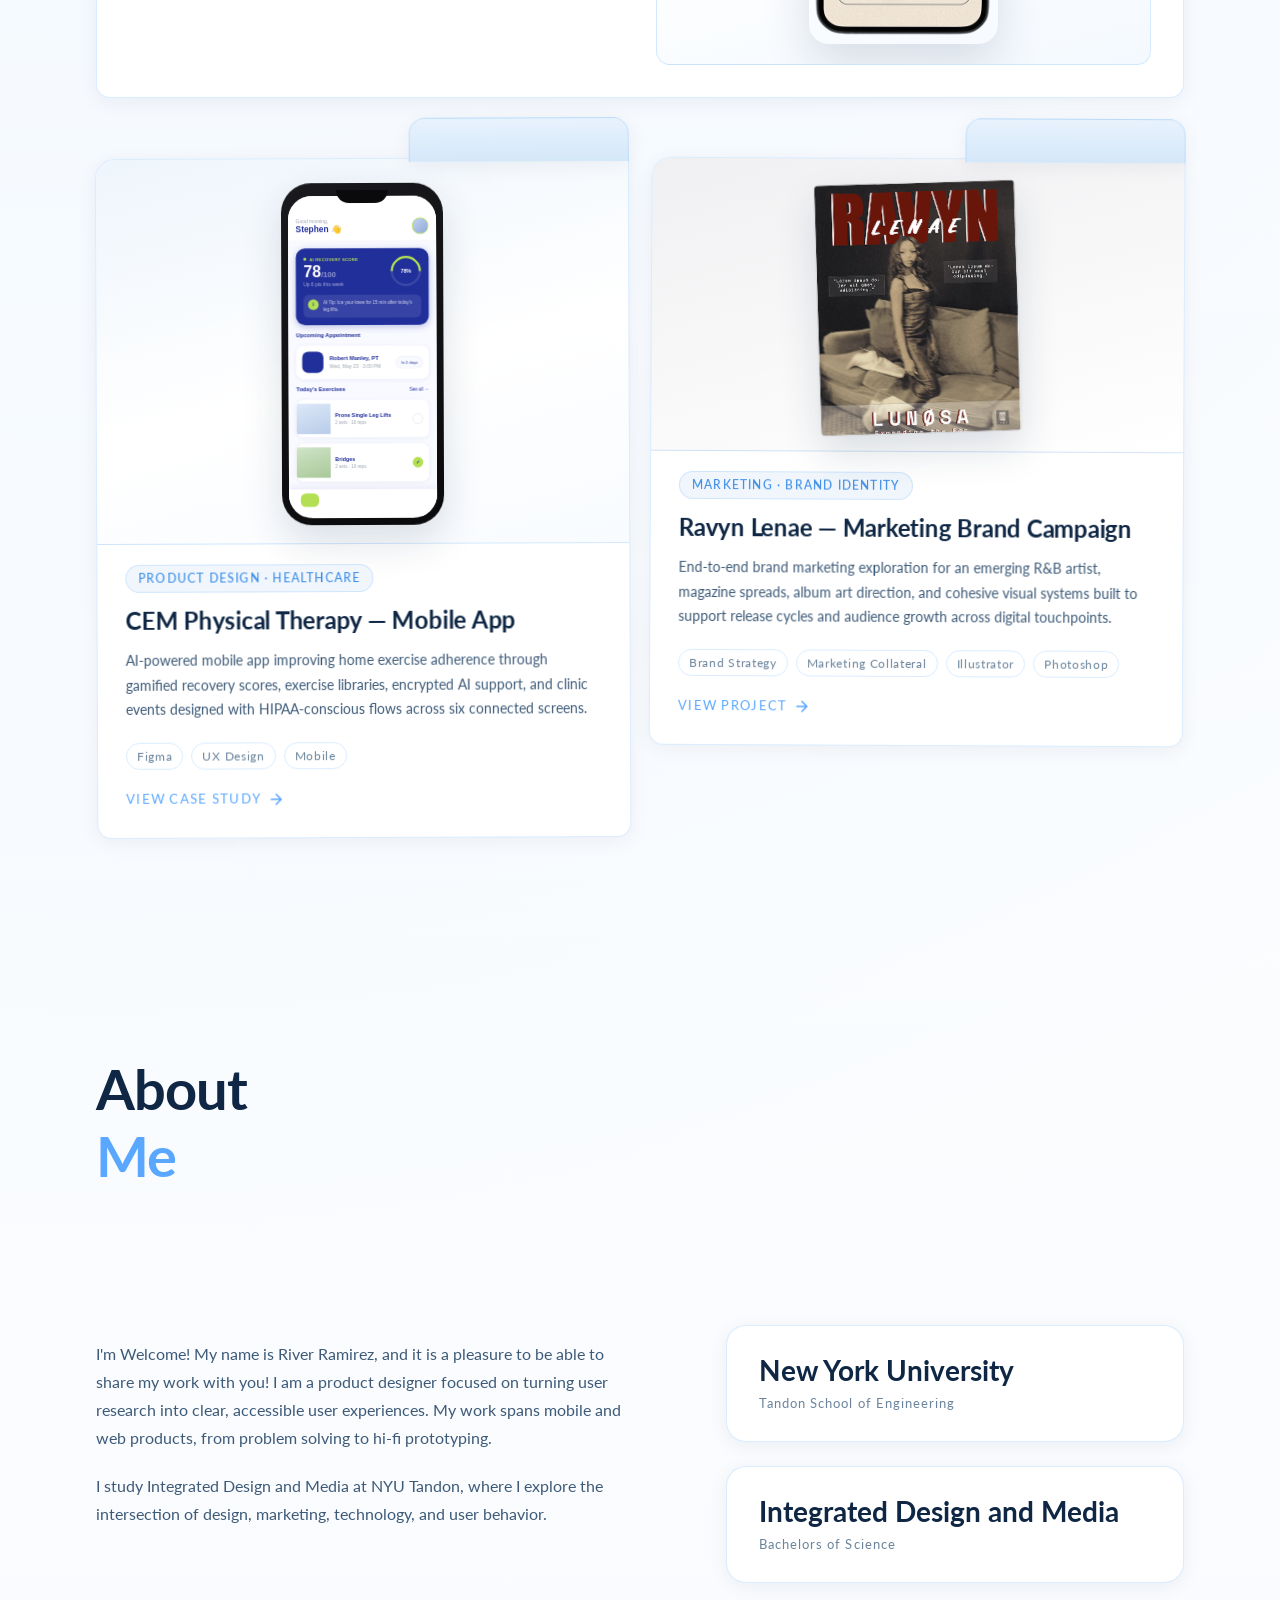
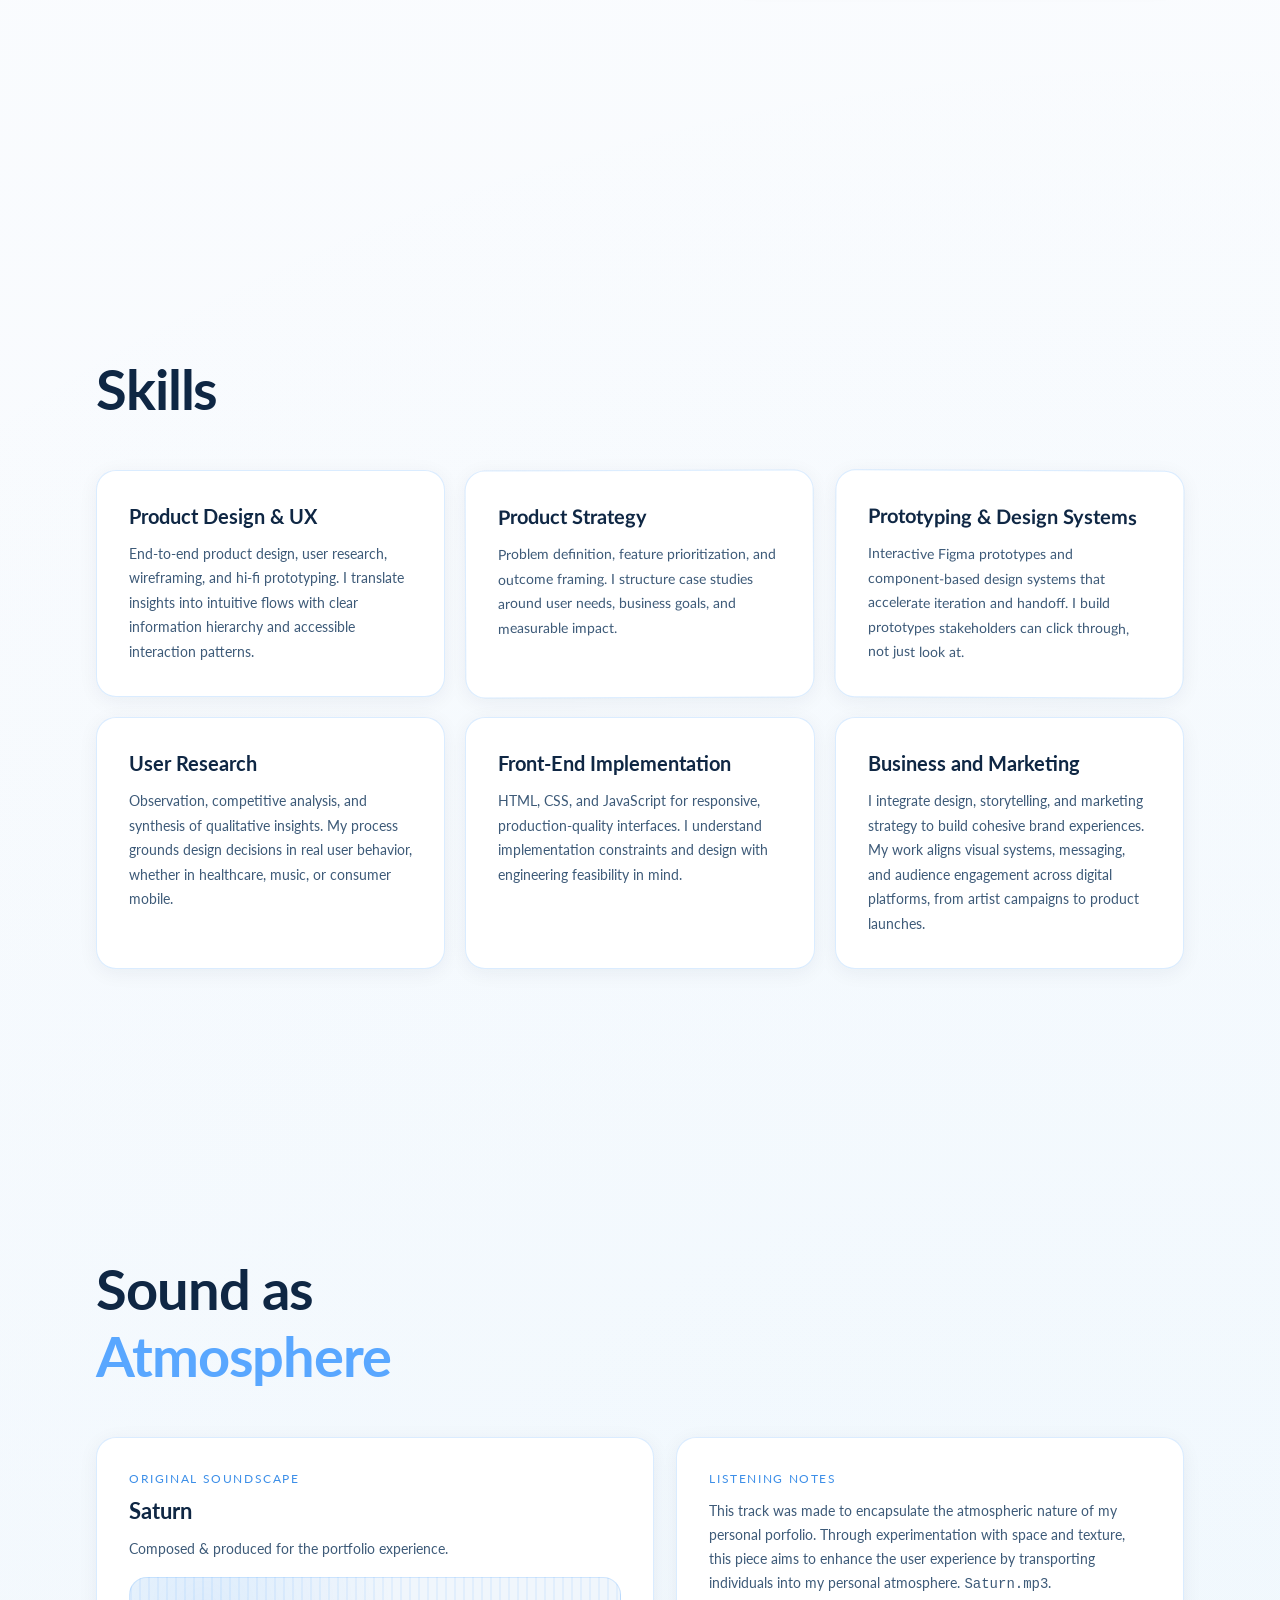
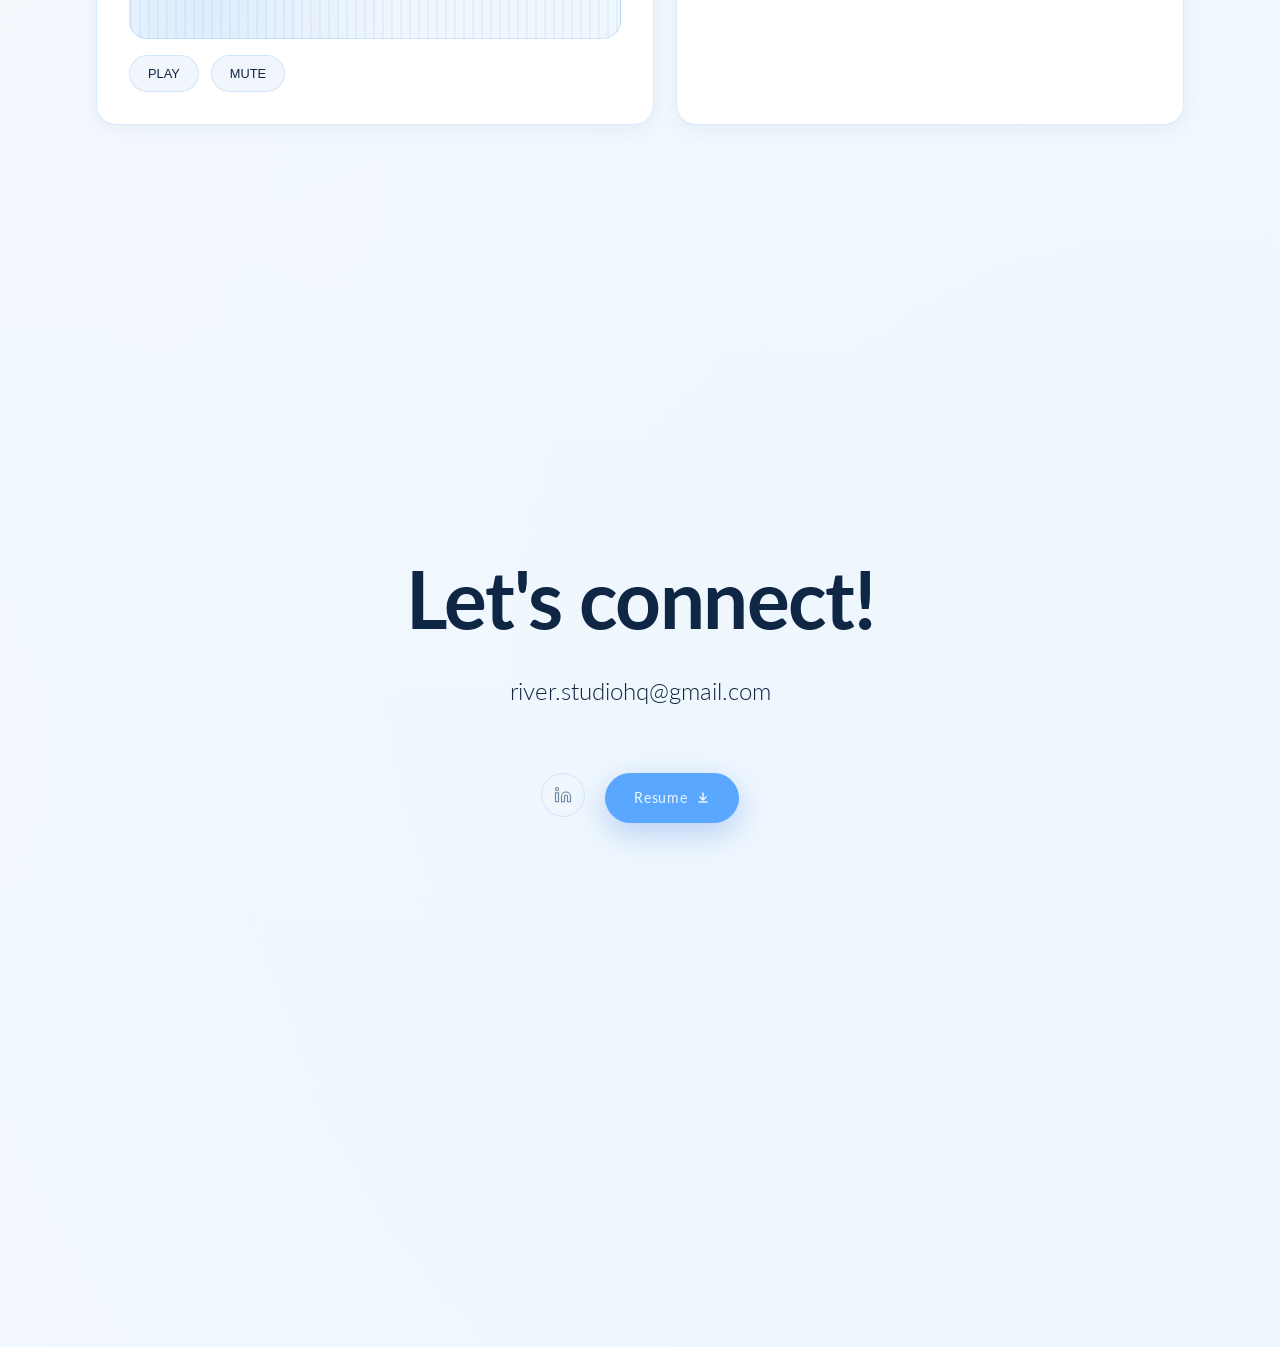
==== commit 66dd2182: "title changes" ====
--- a/index.html
+++ b/index.html
@@ -208,7 +208,7 @@
 <section id="about">
     <div  class="about-title-row">
     <!--    <img src="River_Graphic_White.png" alt="Logo mark" class="about-logo-mark logo-mark" > -->
-        <h2 class="section-title">About<br><span class="section-title-accent">River</span></h2>
+        <h2 class="section-title">About<br><span class="section-title-accent">Me</span></h2>
     </div>
     <div class = "about-grid"> 
         <div class="about-text reveal"> 
@@ -233,7 +233,7 @@
 <!--Services-->
 <section id="services">
     <div class = "section-header reveal"> 
-        <h2 class="section-title">Core<br><span class="section-title-accent">Capabilities</span></h2>
+        <h2 class="section-title">Skills</h2>
     </div>
     <div class = "services-grid">
         <div class = "service-card reveal">
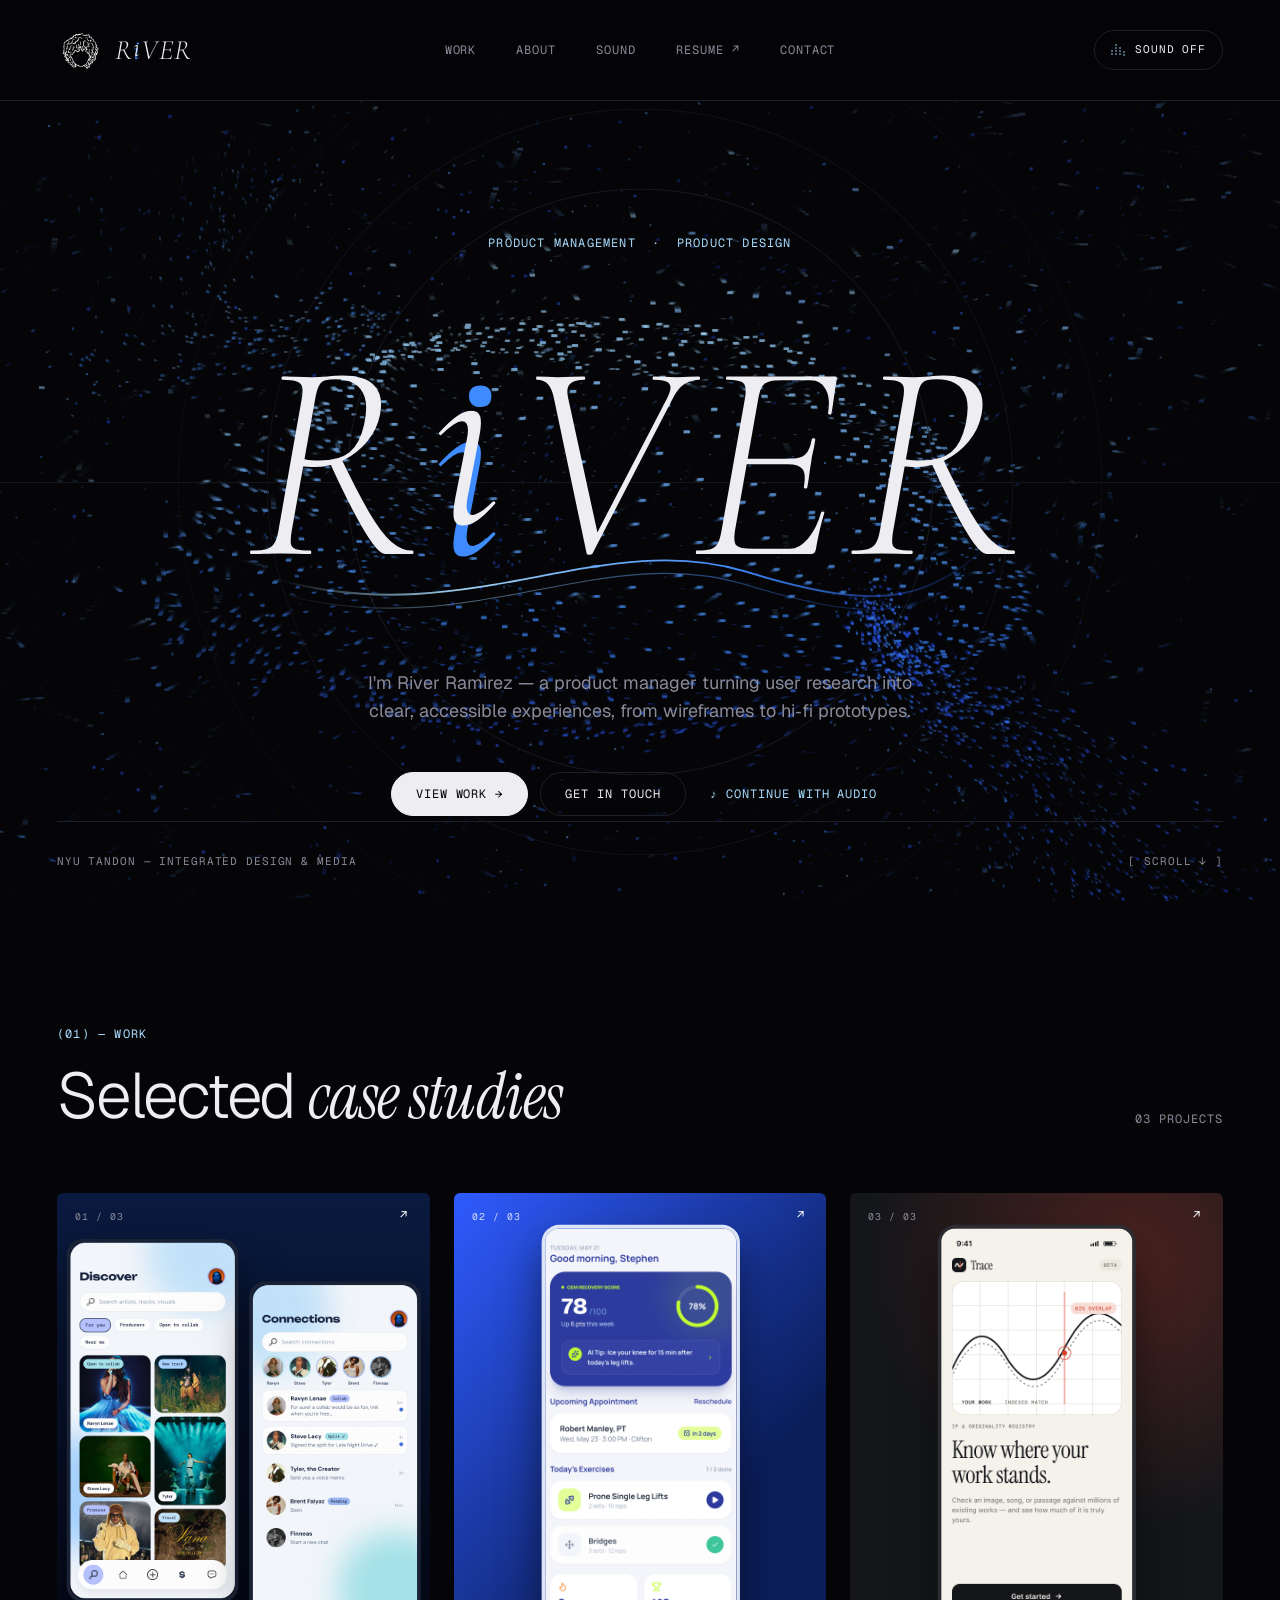
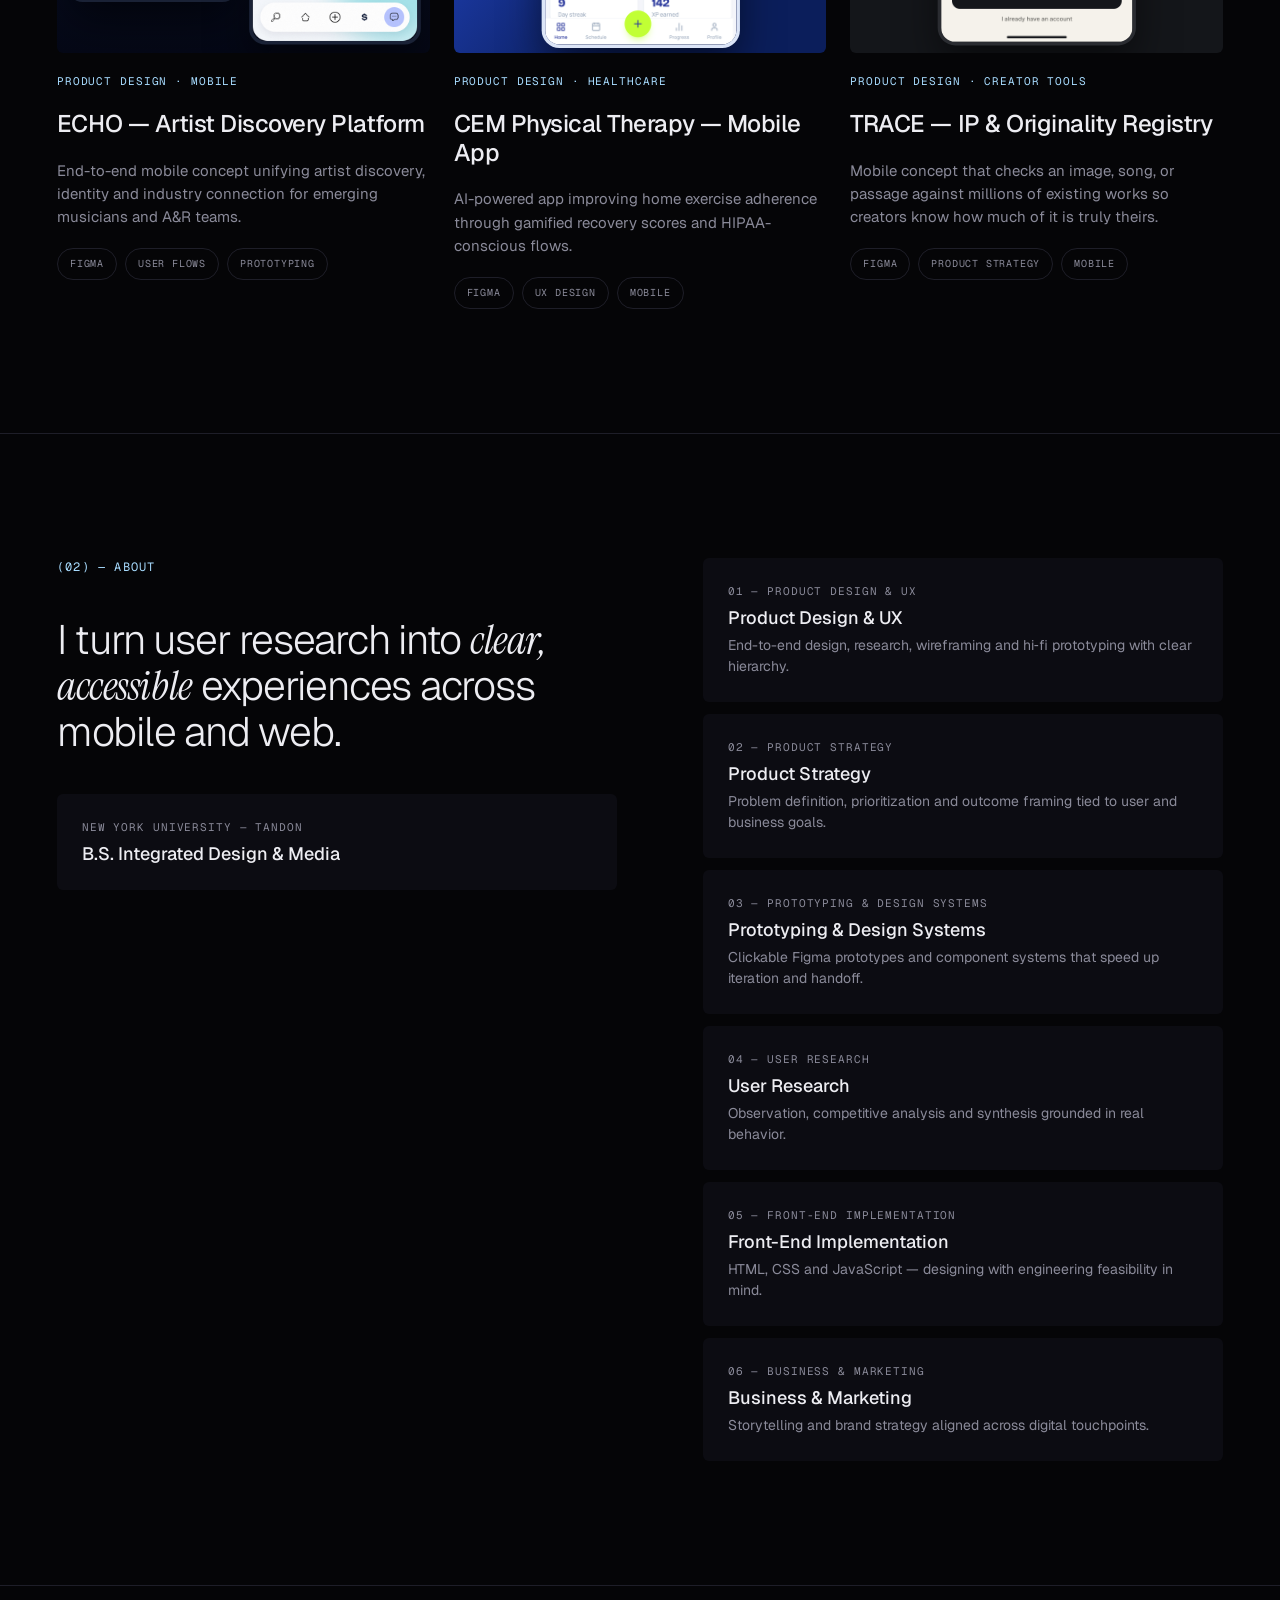
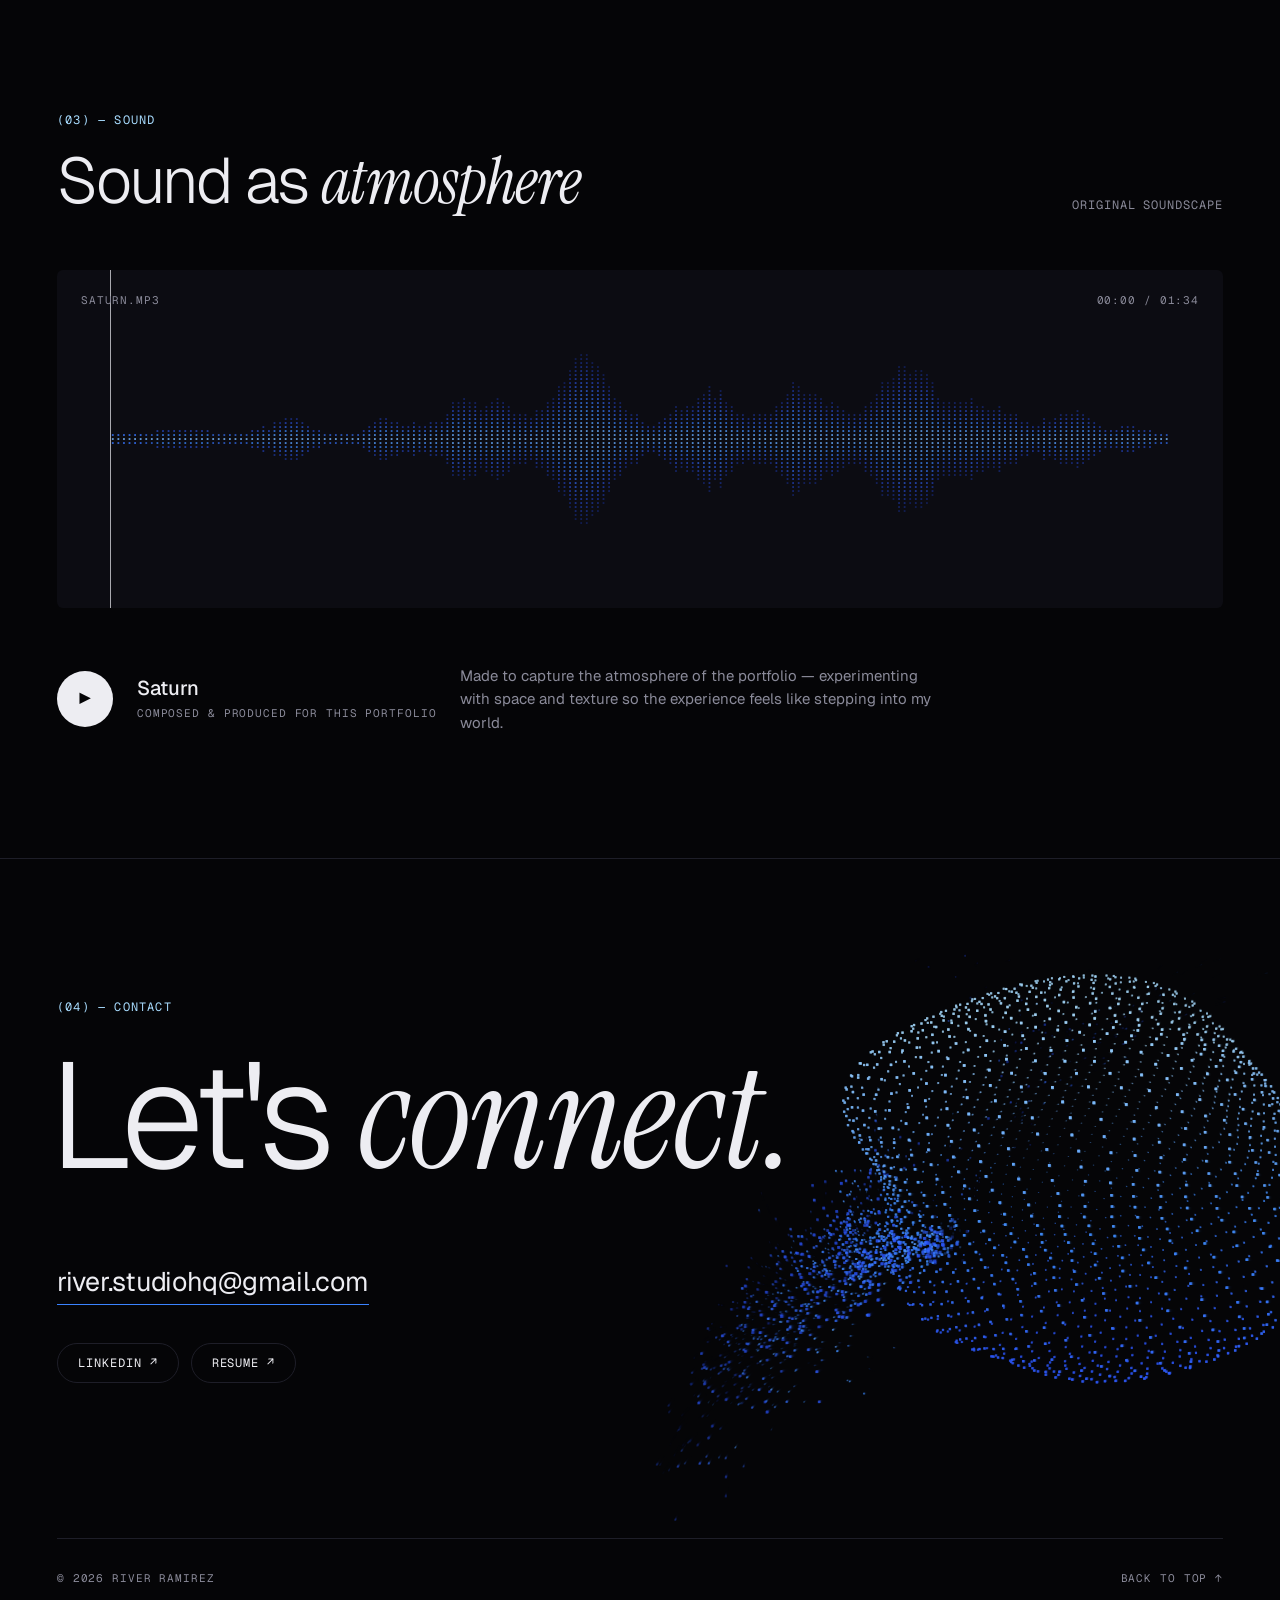
==== commit 6ea13404: "portfolio rebrand...again" ====
--- a/index.html
+++ b/index.html
@@ -3,419 +3,235 @@
   <head>
     <meta charset="UTF-8" />
     <meta name="viewport" content="width=device-width, initial-scale=1.0" />
-    <title>RiVER</title>
-    <link rel="icon" type="image/png" sizes= "32x32" href= "RiVER_Graphic.png"/>
+    <title>RiVER — River Ramirez, Product Manager</title>
+    <meta name="description" content="River Ramirez is a product manager turning user research into clear, accessible experiences, from wireframes to hi-fi prototypes." />
+    <link rel="icon" type="image/png" sizes="32x32" href="RiVER_Graphic.png" />
     <link rel="preconnect" href="https://fonts.googleapis.com">
     <link rel="preconnect" href="https://fonts.gstatic.com" crossorigin>
-    <link href="https://fonts.googleapis.com/css2?family=Lato:ital,wght@0,300;0,400;0,700;1,300;1,400&display=swap" rel="stylesheet">
-    <link rel="stylesheet" href = "style.css" />
-
+    <link href="https://fonts.googleapis.com/css2?family=Geist:wght@300;400;500&family=Geist+Mono:wght@400&family=Instrument+Serif:ital@1&family=Cormorant+Garamond:ital,wght@1,300&display=swap" rel="stylesheet">
+    <link rel="stylesheet" href="rebrand.css?v=18" />
   </head>
 
-
-<body>
-
-<!--Cursor--> 
-<div class="cursor" id="cursor"> 
-    <div class="cursor-dot" id="cursorDot"></div>
-</div>
-<div class="cursor-ring" id="cursorRing"></div>
-
-<!--Animated Background-->
-<canvas id="bg-canvas"></canvas>
-
-<!--Noise texture-->
-<div class="noise"></div>
-
-<!-- Navigation -->
- <nav id="nav"> 
-    <a href="#hero" class="nav-logo">
-        <img src="RiVER_Graphic.png" alt="RiVER logo" class="logo-mark" width="72" height="72">
-    </a>
-    <ul class="nav-links"> 
-        <li class="nav-audio-item">
-            <button type="button" id="navAudioToggle" class="nav-audio-btn">Play audio</button>
-        </li>
-        <li><a href="#work">Work</a></li>
-        <li><a href="River_Ramirez_Resume_NYU.pdf" target="_blank" rel="noopener noreferrer">Resume</a></li>
-        <li><a href="#about">About</a></li>
-        <li><a href="#music">Music</a></li>
-        <li><a href="#contact">Contact</a></li>
-        
-    </ul>
- </nav>
+<body id="top">
+
+<header class="nav" id="nav">
+  <a href="#top" class="nav-logo" aria-label="RiVER home">
+    <img class="nav-logo__mark" src="River_Graphic_White.png" alt="" width="48" height="48">
+    <span class="nav-logo__word">R<span class="dot-i">i<span class="dot-i__stem" aria-hidden="true">i</span></span>VER</span>
+  </a>
+  <nav class="nav-links" aria-label="Primary">
+    <a href="#work">WORK</a>
+    <a href="#about">ABOUT</a>
+    <a href="#sound">SOUND</a>
+    <a href="River_Ramirez_Resume_NYU.pdf?v=2" target="_blank" rel="noopener noreferrer">RESUME ↗</a>
+    <a href="#contact">CONTACT</a>
+  </nav>
+  <button type="button" id="navAudioToggle" class="sound-toggle" data-label-on="SOUND ON" data-label-off="SOUND OFF">
+    <img src="assets/rebrand/eq.svg" alt="" width="14" height="12" class="sound-toggle__eq">
+    <span data-audio-label>SOUND OFF</span>
+  </button>
+</header>
+
 <main>
-    <!--Hero Section -->
-    <section id="hero">
-        <div class="hero-top">
-          <div class="hero-heading">
-            <div class="hero-label">Product Design · Product Strategy</div>
-            <h1 class = "hero-title" id = "hero-title"> 
-                <span class="letter" data-l="R">R</span>
-                <span class="letter letter-i" data-l="i" >i</span>
-                <span class="letter" data-l="V" >V</span>
-                <span class="letter" data-l="E" >E</span>
-                <span class="letter" data-l="R2" >R</span>
-            </h1>
+  <!-- Hero -->
+  <section class="hero" id="hero">
+    <canvas class="particle-canvas" id="heroParticles" aria-hidden="true"></canvas>
+    <div class="hero-art" aria-hidden="true">
+      <img class="hero-orbit hero-orbit--660" src="assets/rebrand/orbit-660.svg" alt="" width="660" height="660">
+      <img class="hero-orbit hero-orbit--840" src="assets/rebrand/orbit-840.svg" alt="" width="840" height="840">
+      <img class="hero-orbit hero-orbit--1040" src="assets/rebrand/orbit-1040.svg" alt="" width="1040" height="1040">
+    </div>
+    <div class="hero-axis hero-axis--x" aria-hidden="true"></div>
+
+    <div class="hero-content">
+      <p class="eyebrow">PRODUCT MANAGEMENT &nbsp;·&nbsp; PRODUCT DESIGN</p>
+      <h1 class="hero-title" aria-label="RiVER">
+        <span class="hero-title__word" aria-hidden="true">R<span class="dot-i">i<span class="dot-i__stem" aria-hidden="true">i</span></span>VER</span>
+        <img class="hero-title__flow hero-title__flow--a" src="assets/rebrand/flow-a.svg" alt="" width="818" height="76">
+        <img class="hero-title__flow hero-title__flow--b" src="assets/rebrand/flow-b.svg" alt="" width="817" height="75">
+      </h1>
+      <p class="hero-lede">I'm River Ramirez — a product manager turning user research into clear, accessible experiences, from wireframes to hi‑fi prototypes.</p>
+      <div class="hero-ctas">
+        <a href="#work" class="btn btn--primary">VIEW WORK →</a>
+        <a href="#contact" class="btn btn--ghost">GET IN TOUCH</a>
+        <button type="button" id="continueAudioBtn" class="btn btn--text" data-label-on="AUDIO ON" data-label-off="CONTINUE WITH AUDIO">
+          <span aria-hidden="true">♪</span>
+          <span data-audio-label>CONTINUE WITH AUDIO</span>
+        </button>
+      </div>
+    </div>
+
+    <div class="hero-meta">
+      <span>NYU TANDON — INTEGRATED DESIGN &amp; MEDIA</span>
+      <a href="#work">[ SCROLL ↓ ]</a>
+    </div>
+  </section>
+
+  <!-- Work -->
+  <section class="section work" id="work">
+    <div class="section-header reveal">
+      <div class="section-header__main">
+        <p class="eyebrow">(01) — WORK</p>
+        <h2 class="section-title">Selected <em>case studies</em></h2>
+      </div>
+      <p class="meta">03 PROJECTS</p>
+    </div>
+
+    <div class="cards">
+      <!-- ECHO -->
+      <a href="echo.html" class="card reveal" aria-label="ECHO — Artist Discovery Platform, view case study">
+        <div class="card-cover card-cover--echo">
+          <div class="cover-stage">
+            <img class="shot shot--echo-a" src="assets/work/echo/b1-discover.png" alt="" width="428" height="926" loading="lazy" decoding="async">
+            <img class="shot shot--echo-b" src="assets/work/echo/b3-connections.png" alt="" width="428" height="926" loading="lazy" decoding="async">
+            <span class="cover-index">01 / 03</span>
+            <span class="cover-arrow">↗</span>
           </div>
-          <img src="RiVER_Graphic.png" alt="" class="hero-logo-mark" width="200" height="200" aria-hidden="true">
-        </div>
-        <p class="hero-tagline">I design thoughtful digital products from research and wireframes to hi-fi prototypes with a focus on clarity, user outcomes.</p>
-        <div class="hero-cta">
-            <a href="#work" class="btn btn-primary"> View Work
-                <svg width="14" height="14" viewBox="0 0 14 14" fill="none"><path d="M2 7h10M7 2l5 5-5 5" stroke="currentColor" stroke-width="1.5" stroke-linecap="round" stroke-linejoin="round"/></svg>
-            </a>
-            <a href="#contact" class="btn btn-ghost"> Get In Touch</a>
-            <button class="btn btn-audio" id="continueAudioBtn" type="button"> Continue with Audio</button>
-        </div>
-    </section>
-
-      <!-- Work Section -->
-  <section id="work">
+        </div>
+        <p class="card-tag">PRODUCT DESIGN · MOBILE</p>
+        <h3 class="card-title">ECHO — Artist Discovery Platform</h3>
+        <p class="card-desc">End-to-end mobile concept unifying artist discovery, identity and industry connection for emerging musicians and A&amp;R teams.</p>
+        <div class="tags"><span>FIGMA</span><span>USER FLOWS</span><span>PROTOTYPING</span></div>
+      </a>
+
+      <!-- CEM Physical Therapy -->
+      <a href="recover.html" class="card reveal reveal-delay-1" aria-label="CEM Physical Therapy — Mobile App, view case study">
+        <div class="card-cover card-cover--cem">
+          <div class="cover-stage">
+            <img class="shot shot--cem" src="assets/work/cem/03-dashboard.png" alt="" width="402" height="874" loading="lazy" decoding="async">
+            <span class="cover-index cover-index--light">02 / 03</span>
+            <span class="cover-arrow">↗</span>
+          </div>
+        </div>
+        <p class="card-tag">PRODUCT DESIGN · HEALTHCARE</p>
+        <h3 class="card-title">CEM Physical Therapy — Mobile App</h3>
+        <p class="card-desc">AI-powered app improving home exercise adherence through gamified recovery scores and HIPAA-conscious flows.</p>
+        <div class="tags"><span>FIGMA</span><span>UX DESIGN</span><span>MOBILE</span></div>
+      </a>
+
+      <!-- TRACE -->
+      <a href="trace.html" class="card reveal reveal-delay-2" aria-label="TRACE — IP and Originality Registry, view case study">
+        <div class="card-cover card-cover--trace">
+          <div class="cover-stage">
+            <img class="shot shot--trace" src="assets/work/trace/01-welcome.png" alt="" width="428" height="926" loading="lazy" decoding="async">
+            <span class="cover-index">03 / 03</span>
+            <span class="cover-arrow">↗</span>
+          </div>
+        </div>
+        <p class="card-tag">PRODUCT DESIGN · CREATOR TOOLS</p>
+        <h3 class="card-title">TRACE — IP &amp; Originality Registry</h3>
+        <p class="card-desc">Mobile concept that checks an image, song, or passage against millions of existing works so creators know how much of it is truly theirs.</p>
+        <div class="tags"><span>FIGMA</span><span>PRODUCT STRATEGY</span><span>MOBILE</span></div>
+      </a>
+    </div>
+  </section>
+
+  <!-- About -->
+  <section class="section about" id="about">
+    <div class="about-intro reveal">
+      <p class="eyebrow">(02) — ABOUT</p>
+      <h2 class="about-title">I turn user research into <em>clear, accessible</em> experiences across mobile and web.</h2>
+      <div class="panel">
+        <div class="panel__text">
+          <p class="panel__kicker">NEW YORK UNIVERSITY — TANDON</p>
+          <p class="panel__title">B.S. Integrated Design &amp; Media</p>
+        </div>
+      </div>
+    </div>
+
+    <div class="skills-list">
+      <div class="panel reveal">
+        <div class="panel__text">
+          <p class="panel__kicker">01 — PRODUCT DESIGN &amp; UX</p>
+          <h3 class="panel__title">Product Design &amp; UX</h3>
+          <p class="panel__desc">End-to-end design, research, wireframing and hi‑fi prototyping with clear hierarchy.</p>
+        </div>
+      </div>
+      <div class="panel reveal">
+        <div class="panel__text">
+          <p class="panel__kicker">02 — PRODUCT STRATEGY</p>
+          <h3 class="panel__title">Product Strategy</h3>
+          <p class="panel__desc">Problem definition, prioritization and outcome framing tied to user and business goals.</p>
+        </div>
+      </div>
+      <div class="panel reveal">
+        <div class="panel__text">
+          <p class="panel__kicker">03 — PROTOTYPING &amp; DESIGN SYSTEMS</p>
+          <h3 class="panel__title">Prototyping &amp; Design Systems</h3>
+          <p class="panel__desc">Clickable Figma prototypes and component systems that speed up iteration and handoff.</p>
+        </div>
+      </div>
+      <div class="panel reveal">
+        <div class="panel__text">
+          <p class="panel__kicker">04 — USER RESEARCH</p>
+          <h3 class="panel__title">User Research</h3>
+          <p class="panel__desc">Observation, competitive analysis and synthesis grounded in real behavior.</p>
+        </div>
+      </div>
+      <div class="panel reveal">
+        <div class="panel__text">
+          <p class="panel__kicker">05 — FRONT-END IMPLEMENTATION</p>
+          <h3 class="panel__title">Front-End Implementation</h3>
+          <p class="panel__desc">HTML, CSS and JavaScript — designing with engineering feasibility in mind.</p>
+        </div>
+      </div>
+      <div class="panel reveal">
+        <div class="panel__text">
+          <p class="panel__kicker">06 — BUSINESS &amp; MARKETING</p>
+          <h3 class="panel__title">Business &amp; Marketing</h3>
+          <p class="panel__desc">Storytelling and brand strategy aligned across digital touchpoints.</p>
+        </div>
+      </div>
+    </div>
+  </section>
+
+  <!-- Sound -->
+  <section class="section sound" id="sound">
     <div class="section-header reveal">
-      <h2 class="section-title">Selected<br><span class="section-title-accent">Case Studies</span></h2>
-    </div>
-    <div class="projects-grid">
-      <!-- Featured Project -->
-      <a href="echo.html" class="folder-wrap folder-wrap--featured reveal folder-hit" aria-label="ECHO open case study">
-        <div class="folder-tab" aria-hidden="true"></div>
-        <div class="project-card featured">
-          <div class="project-card__body">
-            <span class="project-tag">Product Design · Mobile</span>
-            <h3 class="project-title">ECHO — Artist Discovery Platform</h3>
-            <p class="project-desc">End-to-end mobile concept unifying artist discovery, identity, and industry connection. Defined user flows from landing through messaging, prototyped five core screens, and aligned visual systems with product goals for emerging musicians and A&amp;R teams.</p>
-            <div class="project-tech">
-              <span class="tech-tag">Figma</span>
-              <span class="tech-tag">User Flows</span>
-              <span class="tech-tag">Prototyping</span>
-            </div>
-            <span class="project-link">
-              View Case Study
-              <svg width="14" height="14" viewBox="0 0 14 14" fill="none"><path d="M2 7h10M7 2l5 5-5 5" stroke="currentColor" stroke-width="1.5" stroke-linecap="round" stroke-linejoin="round"/></svg>
-            </span>
-          </div>
-          <div class="project-visual project-preview project-preview--echo-flat" aria-hidden="true">
-            <img class="pp-echo-flat" src="ECHO_Home.png" alt="" width="390" height="844" loading="lazy" decoding="async">
-          </div>
-        </div>
-      </a>
-
-      <!-- Project 2 -->
-      <a href="recover.html" class="folder-wrap reveal reveal-delay-1 folder-hit" aria-label="CEM Physical Therapy open case study">
-        <div class="folder-tab" aria-hidden="true"></div>
-        <div class="project-card">
-          <div class="project-preview project-preview--recover" aria-hidden="true">
-            <div class="rm-device">
-              <div class="rm-device__shell">
-                <div class="rm-device__notch" aria-hidden="true"></div>
-                <div class="rm-device__viewport">
-                  <div class="rm-screen rm-screen--home">
-                    <div class="rm-home">
-                      <header class="rm-header">
-                        <div>
-                          <p class="rm-greeting">Good morning,</p>
-                          <h3 class="rm-header__name">Stephen 👋</h3>
-                        </div>
-                        <div class="rm-avatar" aria-hidden="true"></div>
-                      </header>
-                      <div class="rm-home__body">
-                        <div class="rm-score-card">
-                          <div class="rm-score-card__top">
-                            <div>
-                              <p class="rm-score-label"><span class="rm-dot"></span> AI Recovery Score</p>
-                              <p class="rm-score-value">78<span>/100</span></p>
-                              <p class="rm-score-delta">Up 6 pts this week</p>
-                            </div>
-                            <div class="rm-ring" aria-hidden="true"><span>78%</span></div>
-                          </div>
-                          <div class="rm-tip">
-                            <span class="rm-tip__icon" aria-hidden="true">i</span>
-                            <p>AI Tip: Ice your knee for 15 min after today's leg lifts.</p>
-                          </div>
-                        </div>
-                        <p class="rm-section-title">Upcoming Appointment</p>
-                        <div class="rm-appt-card">
-                          <div class="rm-appt-icon" aria-hidden="true"></div>
-                          <div>
-                            <p class="rm-appt-name">Robert Manley, PT</p>
-                            <p class="rm-appt-date">Wed, May 23 · 3:00 PM</p>
-                          </div>
-                          <span class="rm-badge">In 2 days</span>
-                        </div>
-                        <p class="rm-section-title">Today's Exercises <span>See all →</span></p>
-                        <div class="rm-exercise-row">
-                          <div class="rm-ex-thumb" aria-hidden="true"></div>
-                          <div><p class="rm-ex-name">Prone Single Leg Lifts</p><p class="rm-ex-meta">2 sets · 10 reps</p></div>
-                          <div class="rm-check rm-check--open"></div>
-                        </div>
-                        <div class="rm-exercise-row">
-                          <div class="rm-ex-thumb rm-ex-thumb--alt" aria-hidden="true"></div>
-                          <div><p class="rm-ex-name">Bridges</p><p class="rm-ex-meta">2 sets · 10 reps</p></div>
-                          <div class="rm-check rm-check--done">✓</div>
-                        </div>
-                      </div>
-                      <div class="rm-nav rm-nav--home" aria-hidden="true"></div>
-                    </div>
-                  </div>
-                </div>
-              </div>
-            </div>
-          </div>
-          <span class="project-tag">Product Design · Healthcare</span>
-          <h3 class="project-title">CEM Physical Therapy — Mobile App</h3>
-          <p class="project-desc">AI-powered mobile app improving home exercise adherence through gamified recovery scores, exercise libraries, encrypted AI support, and clinic events designed with HIPAA-conscious flows across six connected screens.</p>
-          <div class="project-tech">
-            <span class="tech-tag">Figma</span>
-            <span class="tech-tag">UX Design</span>
-            <span class="tech-tag">Mobile</span>
-          </div>
-          <span class="project-link">
-            View Case Study
-            <svg width="14" height="14" viewBox="0 0 14 14" fill="none"><path d="M2 7h10M7 2l5 5-5 5" stroke="currentColor" stroke-width="1.5" stroke-linecap="round" stroke-linejoin="round"/></svg>
-          </span>
-        </div>
-      </a>
-
-      <!-- Project 3 -->
-      <a href="ravyn-lenae.html" class="folder-wrap reveal reveal-delay-2 folder-hit" aria-label="Ravyn Lenae marketing brand open project">
-        <div class="folder-tab" aria-hidden="true"></div>
-        <div class="project-card">
-          <div class="project-preview project-preview--brand" aria-hidden="true">
-            <div class="pp-brand-frame">
-              <img class="pp-brand-img" src="Ravyn_Lenae_mag_cover.png" alt="" width="800" height="600" loading="lazy" decoding="async">
-            </div>
-          </div>
-          <span class="project-tag">Marketing · Brand Identity</span>
-          <h3 class="project-title">Ravyn Lenae — Marketing Brand Campaign</h3>
-          <p class="project-desc">End-to-end brand marketing exploration for an emerging R&amp;B artist, magazine spreads, album art direction, and cohesive visual systems built to support release cycles and audience growth across digital touchpoints.</p>
-          <div class="project-tech">
-            <span class="tech-tag">Brand Strategy</span>
-            <span class="tech-tag">Marketing Collateral</span>
-            <span class="tech-tag">Illustrator</span>
-            <span class="tech-tag">Photoshop</span>
-          </div>
-          <span class="project-link">
-            View Project
-            <svg width="14" height="14" viewBox="0 0 14 14" fill="none"><path d="M2 7h10M7 2l5 5-5 5" stroke="currentColor" stroke-width="1.5" stroke-linecap="round" stroke-linejoin="round"/></svg>
-          </span>
-        </div>
-      </a>
-    </div>
-  </section>
-
-
-<!--About Me-->
-<section id="about">
-    <div  class="about-title-row">
-    <!--    <img src="River_Graphic_White.png" alt="Logo mark" class="about-logo-mark logo-mark" > -->
-        <h2 class="section-title">About<br><span class="section-title-accent">Me</span></h2>
-    </div>
-    <div class = "about-grid"> 
-        <div class="about-text reveal"> 
-        <p>I'm Welcome! My name is River Ramirez, and it is a pleasure to be able to share my work with you! I am a product designer focused on turning user research into clear, accessible user experiences. My work spans mobile and web products, from problem solving to hi-fi prototyping.</p>
-        <p>I study Integrated Design and Media at NYU Tandon, where I explore the intersection of design, marketing, technology, and user behavior.</p>
-        <div class="skills-list">
-        </div>
-      </div>
-    <div class="about-stats">
-        <div class="stat-card reveal reveal-delay-1">
-          <div class="stat-number">New York University</div>
-          <div class="stat-label">Tandon School of Engineering </div>
-        </div> 
-        <div class="stat-card reveal reveal-delay-1">
-          <div class="stat-number">Integrated Design and Media</div>
-          <div class="stat-label">Bachelors of Science</div>
-        </div> 
-    </div>
-    </div>
-</section>
-
-<!--Services-->
-<section id="services">
-    <div class = "section-header reveal"> 
-        <h2 class="section-title">Skills</h2>
-    </div>
-    <div class = "services-grid">
-        <div class = "service-card reveal">
-            <h3 class="service-title">Product Design &amp; UX</h3>
-            <p class="service-desc">End-to-end product design, user research, wireframing, and hi-fi prototyping. I translate insights into intuitive flows with clear information hierarchy and accessible interaction patterns.</p>
-        </div>
-        <div class="service-card reveal reveal-delay-1">
-            <h3 class="service-title">Product Strategy</h3>
-            <p class="service-desc">Problem definition, feature prioritization, and outcome framing. I structure case studies around user needs, business goals, and measurable impact. </p>
-        </div>
-        <div class="service-card reveal reveal-delay-2">
-            <h3 class="service-title">Prototyping &amp; Design Systems</h3>
-            <p class="service-desc">Interactive Figma prototypes and component-based design systems that accelerate iteration and handoff. I build prototypes stakeholders can click through, not just look at.</p>
-        </div>
-         <div class="service-card reveal reveal-delay-2">
-            <h3 class="service-title">User Research</h3>
-            <p class="service-desc">Observation, competitive analysis, and synthesis of qualitative insights. My process grounds design decisions in real user behavior, whether in healthcare, music, or consumer mobile.</p>
-        </div>
-         <div class="service-card reveal reveal-delay-2">
-            <h3 class="service-title">Front-End Implementation</h3>
-            <p class="service-desc">HTML, CSS, and JavaScript for responsive, production-quality interfaces. I understand implementation constraints and design with engineering feasibility in mind.</p>
-        </div>
-         <div class="service-card reveal reveal-delay-3">
-            <h3 class="service-title">Business and Marketing</h3>
-            <p class="service-desc">I integrate design, storytelling, and marketing strategy to build cohesive brand experiences. My work aligns visual systems, messaging, and audience engagement across digital platforms, from artist campaigns to product launches.</p>
-        </div>
-    </div>
-    </div>
-</section>
-
-<!-- Music -->
- <section id="music"> 
-    <div class="section-header reveal"> 
-        <h2 class="section-title">Sound as<br><span class="section-title-accent">Atmosphere</span></h2>
-    </div>
-    <div class="music-grid"> 
-        <div class="music-player reveal">
-            <div class="music-kicker">Original Soundscape</div>
-            <h3 class="track-title">Saturn</h3>
-            <p class="track-meta">Composed &amp; produced for the portfolio experience.</p>
-            <div class = "wave-visual" aria-hidden="true"></div>
-            <div class = "music-controls">
-                <button class="music-btn" id="playPauseBtn" type="button">Play</button>
-                <button class="music-btn" id="muteBtn" type="button">Mute</button>
-            </div>
-        </div>
-        <div class="music-note reveal reveal-delay-1">
-            <div class="music-kicker">Listening Notes</div>
-            <p class="track-meta">This track was made to encapsulate the atmospheric nature of my personal porfolio. Through experimentation with space and texture, this piece
-                aims to enhance the user experience by transporting individuals into my personal atmosphere.  <code>Saturn.mp3</code>.</p>
-        </div>
-       <!--<div class="music-note reveal reveal-delay-1">
-            <div class="music-kicker">Listening Notes</div>
-            <p class="track-meta">Lorem ipsum dolor sit amet, consectetur adipiscing elit. Morbi et scelerisque arcu. Maecenas eu maximus justo. Sed ornare libero at efficitur rutrum.</p>
-            <p class="track-meta">Audio source currently points to <code>Saturn.mp3</code>.</p>
-        </div>-->
-   
-    </div>
- </section>
-
- <!--Contact-->
-<section id="contact">
-    <h2 class="contact-headline reveal">Let's connect!</h2>
-    <a href="mailto:river.studiohq@gmail.com" class="contact-email reveal reveal-delay-1">river.studiohq@gmail.com</a>
-    <!-- PDF must sit next to index.html (same folder). Filename below is URL-encoded (spaces → %20). -->
-    <div class="social-links reveal reveal-delay-2">
-        <a href="https://www.linkedin.com/in/river-ramirez-8b07782b2/" class="social-link" title="LinkedIn"> 
-            <svg width="18" height="18" viewBox="0 0 24 24" fill="none" stroke="currentColor" stroke-width="1.5"><path d="M16 8a6 6 0 0 1 6 6v7h-4v-7a2 2 0 0 0-2-2 2 2 0 0 0-2 2v7h-4v-7a6 6 0 0 1 6-6zM2 9h4v12H2z"/><circle cx="4" cy="4" r="2"/></svg>
-        </a>
-
-        <a href="River_Ramirez_Resume_NYU.pdf" class="btn btn-resume" download target="_blank" rel="noopener noreferrer"><span>Resume</span><svg width="14" height="14" viewBox="0 0 14 14" fill="none" aria-hidden="true"><path d="M7 2v7M4 6l3 3 3-3M3 11h8" stroke="currentColor" stroke-width="1.5" stroke-linecap="round" stroke-linejoin="round"/></svg></a>
-    </div>
-</section>
+      <div class="section-header__main">
+        <p class="eyebrow">(03) — SOUND</p>
+        <h2 class="section-title">Sound as <em>atmosphere</em></h2>
+      </div>
+      <p class="meta">ORIGINAL SOUNDSCAPE</p>
+    </div>
+
+    <div class="saturn reveal" id="saturnVisual" role="slider" tabindex="0" aria-label="Saturn playback position" aria-valuemin="0" aria-valuemax="100" aria-valuenow="0">
+      <canvas class="saturn__wave" id="saturnWave" aria-hidden="true"></canvas>
+      <div class="saturn__playhead" id="saturnPlayhead"></div>
+      <span class="saturn__file">SATURN.MP3</span>
+      <span class="saturn__time" id="saturnTime">00:00 / --:--</span>
+    </div>
+
+    <div class="player reveal">
+      <button type="button" class="player__play" id="playPauseBtn" data-label-play="▶" data-label-pause="❚❚" aria-label="Play Saturn">▶</button>
+      <div class="player__track">
+        <p class="player__title">Saturn</p>
+        <p class="player__credit">COMPOSED &amp; PRODUCED FOR THIS PORTFOLIO</p>
+      </div>
+      <p class="player__note">Made to capture the atmosphere of the portfolio — experimenting with space and texture so the experience feels like stepping into my world.</p>
+    </div>
+  </section>
+
+  <!-- Contact -->
+  <section class="contact" id="contact">
+    <canvas class="particle-canvas" id="contactParticles" aria-hidden="true"></canvas>
+    <div class="contact__inner">
+      <p class="eyebrow reveal">(04) — CONTACT</p>
+      <h2 class="contact__title reveal">Let's <em>connect.</em></h2>
+      <a href="mailto:river.studiohq@gmail.com" class="contact__email reveal">river.studiohq@gmail.com</a>
+      <div class="contact__links reveal">
+        <a href="https://www.linkedin.com/in/river-ramirez-8b07782b2/" class="btn btn--ghost btn--sm" target="_blank" rel="noopener noreferrer">LINKEDIN ↗</a>
+        <a href="River_Ramirez_Resume_NYU.pdf?v=2" class="btn btn--ghost btn--sm" target="_blank" rel="noopener noreferrer">RESUME ↗</a>
+      </div>
+    </div>
+    <footer class="footer">
+      <span>© 2026 RIVER RAMIREZ</span>
+      <a href="#top">BACK TO TOP ↑</a>
+    </footer>
+  </section>
 </main>
 
 <script src="site-audio.js"></script>
-<script>
-
-//Cursor //
-
-const dot = document.getElementById('cursorDot');
-const ring = document.getElementById('cursorRing');
-let mx=0, my = 0, rx = 0, ry = 0;
-
-document.addEventListener('mousemove', e => {
-    mx=e.clientX; my = e.clientY;
-    dot.style.left=mx + 'px'; dot.style.top = my + 'px';
-});
-
-const lerp = (a,b,t) => a + (b-a) * t;
-(function tickCursor() {
-    rx = lerp(rx, mx, 0.12); ry = lerp(ry,my,0.12);
-    ring.style.left = rx + 'px'; ring.style.top = ry + 'px';
-    requestAnimationFrame(tickCursor);
-})();
-
-document.querySelectorAll('a, button, .project-card, .service-card, .social-link, .folder-hit').forEach(el => {
-    el.addEventListener('mouseenter', () => ring.classList.add('hovering'));
-    el.addEventListener('mouseleave', () => ring.classList.remove('hovering'));
-});
-
-// Nav Scroll // 
-const nav = document.getElementById('nav');
-window.addEventListener('scroll',() => {
-    nav.classList.toggle('scrolled', window.scrollY > 40);
-})
-
-// Intersection Reveal // 
-const observer = new IntersectionObserver(entries => {
-    entries.forEach(e => { if (e.isIntersecting) e.target.classList.add('visible'); });
-}, {threshold: 0.12 });
-document.querySelectorAll('.reveal').forEach(el => observer.observe(el));
-
-// Particles // 
-
-const bgCanvas = document.getElementById('bg-canvas');
-const bgCtx = bgCanvas.getContext('2d');
-
-function resizeBg() {
-    bgCanvas.width = window.innerWidth;
-    bgCanvas.height = window.innerHeight;
-}
-resizeBg();
-window.addEventListener('resize', resizeBg);
-
-const particles = [];
-const NUM_PARTICLES = 180;
-
-for (let i = 0; i < NUM_PARTICLES; i++) {
-    particles.push({
-        x: Math.random() * window.innerWidth,
-        y: Math.random() * window.innerHeight,
-        r: Math.random() * 1.2 + 0.2,
-        vx: (Math.random() - 0.5) * 0.2,
-        vy: (Math.random() - 0.5) * 0.2,
-        a: Math.random() * 0.25 + 0.05,
-        hue: Math.random() < 0.5 ? 210 : 205
-    });
-}
-
-// Orbs // 
-const orbs = [
-    { x: 0.12, y: 0.18, r: 360, h: 210, s: 90, l: 42 },
-    { x: 0.82, y: 0.62, r: 320, h: 196, s: 88, l: 40 },
-    { x: 0.54, y: 0.88, r: 280, h: 224, s: 70, l: 32 },
-];
-let orbTime = 0;
-
-function drawBg() {
-    bgCtx.clearRect(0, 0, bgCanvas.width, bgCanvas.height);
-
-// Animated orbs //
-orbTime += 0.003;
-orbs.forEach((orb, i) => {
-    const ox = (orb.x + Math.sin(orbTime * 0.7 + i * 2.1) * 0.06) * bgCanvas.width;
-    const oy = (orb.y + Math.cos(orbTime * 0.5 + i * 1.7) * 0.05) * bgCanvas.height;
-    const g = bgCtx.createRadialGradient(ox, oy, 0, ox, oy, orb.r);
-    g.addColorStop(0, `hsla(${orb.h},${orb.s}%,${orb.l}%,0.08)`);
-    g.addColorStop(0.5, `hsla(${orb.h},${orb.s}%,${orb.l}%,0.03)`);
-    g.addColorStop(1, `hsla(${orb.h},${orb.s}%,${orb.l}%,0)`);
-    bgCtx.fillStyle = g;
-    bgCtx.fillRect(0, 0, bgCanvas.width, bgCanvas.height);
-  });
-
-// Particles Cont. // 
-particles.forEach(p => {
-    p.x += p.vx; 
-    p.y += p.vy;
-    if (p.x < 0) p.x = bgCanvas.width;
-    if (p.x > bgCanvas.width) p.x = 0; 
-    if (p.y < 0) p.y = bgCanvas.height;
-    if (p.y > bgCanvas.height) p.y = 0;
-    bgCtx.beginPath();
-    bgCtx.arc(p.x, p.y, p.r, 0, Math.PI * 2);
-    bgCtx.fillStyle = `hsla(${p.hue}, 70%, 58%, ${p.a})`;
-    bgCtx.fill();
-}); 
-
-requestAnimationFrame(drawBg);
-}
-drawBg();
-
-</script>
+<script src="particles.js?v=19"></script>
 </body>
-</html>+</html>
--- a/rebrand.css
+++ b/rebrand.css
@@ -0,0 +1,1440 @@
+/* RiVER — Particle / Signal identity (homepage) */
+
+:root {
+  --void: #050507;
+  --surface: #0c0c12;
+  --line: #1e1e28;
+  --static: #8a8a99;
+  --signal: #ededf2;
+  --sky: #a8dcff;
+  --azure: #3d8bff;
+  --cobalt: #2f5bff;
+  --royal: #1e40d8;
+  --particle-gradient: linear-gradient(180deg, #a8dcff 0%, #3d8bff 45%, #2f5bff 75%, #1e40d8 100%);
+
+  --font-sans: 'Geist', ui-sans-serif, system-ui, -apple-system, 'Segoe UI', sans-serif;
+  --font-mono: 'Geist Mono', ui-monospace, 'SFMono-Regular', Menlo, monospace;
+  --font-serif: 'Instrument Serif', 'Times New Roman', serif;
+
+  --pad-x: clamp(20px, 4.45vw, 64px);
+  --section-y: clamp(88px, 9.7vw, 140px);
+  --content-max: 1440px;
+}
+
+*,
+*::before,
+*::after {
+  box-sizing: border-box;
+  margin: 0;
+  padding: 0;
+}
+
+html {
+  scroll-behavior: smooth;
+  -webkit-text-size-adjust: 100%;
+}
+
+body {
+  background: var(--void);
+  color: var(--signal);
+  font-family: var(--font-sans);
+  font-size: 15px;
+  line-height: 1.55;
+  -webkit-font-smoothing: antialiased;
+  -moz-osx-font-smoothing: grayscale;
+  overflow-x: hidden;
+}
+
+a {
+  color: inherit;
+  text-decoration: none;
+}
+
+img {
+  display: block;
+  max-width: none;
+}
+
+button {
+  font: inherit;
+  color: inherit;
+  background: none;
+  border: 0;
+  cursor: pointer;
+}
+
+em {
+  font-family: var(--font-serif);
+  font-style: italic;
+  font-weight: 400;
+  letter-spacing: -0.01em;
+}
+
+:focus-visible {
+  outline: 1px solid var(--sky);
+  outline-offset: 4px;
+}
+
+::selection {
+  background: var(--cobalt);
+  color: var(--signal);
+}
+
+/* Shared type */
+
+.eyebrow {
+  font-family: var(--font-mono);
+  font-size: 12px;
+  letter-spacing: 0.1em;
+  color: var(--sky);
+  white-space: nowrap;
+}
+
+.meta {
+  font-family: var(--font-mono);
+  font-size: 12px;
+  letter-spacing: 0.08em;
+  color: var(--static);
+  white-space: nowrap;
+}
+
+.section {
+  position: relative;
+  max-width: var(--content-max);
+  margin: 0 auto;
+  padding: var(--section-y) var(--pad-x);
+}
+
+.section-header {
+  display: flex;
+  align-items: flex-end;
+  justify-content: space-between;
+  gap: 24px;
+  width: 100%;
+}
+
+.section-header__main {
+  display: flex;
+  flex-direction: column;
+  gap: 20px;
+}
+
+.section-title {
+  font-weight: 300;
+  font-size: clamp(44px, 5vw, 72px);
+  line-height: 1;
+  letter-spacing: -0.04em;
+}
+
+/* Buttons */
+
+.btn {
+  display: inline-flex;
+  align-items: center;
+  justify-content: center;
+  padding: 15px 24px;
+  border-radius: 999px;
+  font-family: var(--font-mono);
+  font-size: 12px;
+  letter-spacing: 0.08em;
+  line-height: 1;
+  white-space: nowrap;
+  transition: background-color 0.25s ease, border-color 0.25s ease, color 0.25s ease, transform 0.25s ease;
+}
+
+.btn--primary {
+  background: var(--signal);
+  color: var(--void);
+  border: 1px solid var(--signal);
+}
+
+.btn--primary:hover {
+  background: var(--sky);
+  border-color: var(--sky);
+}
+
+.btn--ghost {
+  border: 1px solid var(--line);
+  color: var(--signal);
+}
+
+.btn--ghost:hover {
+  border-color: var(--azure);
+  color: var(--sky);
+}
+
+.btn--sm {
+  padding: 13px 20px;
+}
+
+/* Nav */
+
+.nav {
+  position: sticky;
+  top: 0;
+  z-index: 50;
+  display: grid;
+  grid-template-columns: 1fr auto 1fr;
+  align-items: center;
+  gap: 24px;
+  padding: 26px var(--pad-x);
+  border-bottom: 1px solid var(--line);
+  background: rgba(5, 5, 7, 0.72);
+  -webkit-backdrop-filter: blur(14px);
+  backdrop-filter: blur(14px);
+}
+
+.nav-logo {
+  display: inline-flex;
+  align-items: center;
+  gap: 10px;
+  justify-self: start;
+  font-weight: 500;
+  font-size: 20px;
+  letter-spacing: -0.02em;
+  line-height: 1.3;
+}
+
+.nav-logo__word {
+  font-family: 'Cormorant Garamond', var(--font-serif);
+  font-style: italic;
+  font-weight: 300;
+  font-size: 28px;
+  line-height: 1;
+  letter-spacing: 0.04em;
+}
+
+.dot-i {
+  position: relative;
+  margin-right: 0.04em;
+  letter-spacing: 0;
+  color: var(--azure);
+}
+
+.dot-i__stem {
+  position: absolute;
+  left: 0;
+  top: 0;
+  color: var(--signal);
+  clip-path: inset(var(--dot-cut, 42%) -20% 0 -20%);
+}
+
+.nav-logo__mark {
+  width: 48px;
+  height: 48px;
+  transform: scaleX(-1);
+}
+
+.nav-links {
+  display: flex;
+  gap: 40px;
+  font-family: var(--font-mono);
+  font-size: 12px;
+  letter-spacing: 0.08em;
+  color: var(--static);
+  white-space: nowrap;
+}
+
+.nav-links a {
+  transition: color 0.2s ease;
+}
+
+.nav-links a:hover {
+  color: var(--signal);
+}
+
+.sound-toggle {
+  justify-self: end;
+  display: inline-flex;
+  align-items: center;
+  gap: 10px;
+  padding: 10px 16px;
+  border: 1px solid var(--line);
+  border-radius: 999px;
+  font-family: var(--font-mono);
+  font-size: 11px;
+  letter-spacing: 0.08em;
+  color: var(--signal);
+  transition: border-color 0.2s ease;
+}
+
+.sound-toggle:hover {
+  border-color: var(--azure);
+}
+
+.sound-toggle__eq {
+  opacity: 0.45;
+  transition: opacity 0.2s ease;
+}
+
+.sound-toggle[aria-pressed="true"] .sound-toggle__eq {
+  opacity: 1;
+  animation: eq-pulse 1.2s ease-in-out infinite;
+}
+
+@keyframes eq-pulse {
+  0%, 100% { transform: scaleY(1); }
+  50% { transform: scaleY(0.7); }
+}
+
+/* Hero */
+
+.hero {
+  position: relative;
+  height: clamp(760px, 62.5vw, 900px);
+  overflow: hidden;
+  background: var(--void);
+}
+
+.particle-canvas {
+  position: absolute;
+  inset: 0;
+  width: 100%;
+  height: 100%;
+  pointer-events: none;
+}
+
+/* Center of the orbit system; particle sphere is anchored here too */
+.hero-art {
+  position: absolute;
+  left: 50%;
+  top: var(--hero-cy, 47.78%);
+  width: 0;
+  height: 0;
+  pointer-events: none;
+}
+
+.hero-orbit {
+  position: absolute;
+  left: 0;
+  top: 0;
+  transform: translate(-50%, -50%) scale(var(--hero-scale, 1));
+  transform-origin: center;
+}
+
+.hero-axis {
+  position: absolute;
+  background: rgba(30, 30, 40, 0.6);
+  pointer-events: none;
+}
+
+.hero-axis--x {
+  left: 0;
+  right: 0;
+  top: var(--hero-cy, 47.78%);
+  height: 1px;
+}
+
+.hero-content {
+  position: relative;
+  z-index: 2;
+  display: flex;
+  flex-direction: column;
+  align-items: center;
+  padding: clamp(110px, 10.4vw, 150px) var(--pad-x) 0;
+  text-align: center;
+}
+
+.hero-content .eyebrow {
+  white-space: pre;
+}
+
+.hero-title {
+  position: relative;
+  margin-top: clamp(28px, 5.4vw, 78px);
+  font-family: 'Cormorant Garamond', var(--font-serif);
+  font-style: italic;
+  font-weight: 300;
+  font-size: clamp(120px, 22.2vw, 320px);
+  line-height: 1;
+  letter-spacing: 0.04em;
+  color: var(--signal);
+}
+
+.hero-title__word {
+  position: relative;
+  z-index: 1;
+  display: block;
+}
+
+.hero-title__flow {
+  position: absolute;
+  left: 50%;
+  width: 2.55em;
+  height: 0.23em;
+  transform: translateX(-50%);
+  pointer-events: none;
+}
+
+.hero-title__flow--a { top: 74%; }
+.hero-title__flow--b { top: 78.5%; }
+
+.hero-lede {
+  max-width: 560px;
+  margin-top: clamp(32px, 4.9vw, 70px);
+  font-size: 18px;
+  line-height: 1.55;
+  color: var(--static);
+}
+
+.hero-ctas {
+  display: flex;
+  flex-wrap: wrap;
+  justify-content: center;
+  gap: 12px;
+  margin-top: 48px;
+}
+
+.btn--text {
+  gap: 8px;
+  padding-left: 12px;
+  padding-right: 12px;
+  color: var(--sky);
+}
+
+.btn--text:hover {
+  color: var(--signal);
+}
+
+.hero-meta {
+  position: absolute;
+  left: var(--pad-x);
+  right: var(--pad-x);
+  bottom: 0;
+  z-index: 2;
+  display: grid;
+  grid-template-columns: 1fr auto;
+  align-items: center;
+  height: 80px;
+  border-top: 1px solid var(--line);
+  font-family: var(--font-mono);
+  font-size: 11px;
+  letter-spacing: 0.08em;
+  color: var(--static);
+  white-space: pre;
+}
+
+.hero-meta a {
+  justify-self: end;
+  transition: color 0.2s ease;
+}
+
+.hero-meta a:hover {
+  color: var(--signal);
+}
+
+/* Work */
+
+.work .section-header {
+  margin-bottom: 64px;
+}
+
+.cards {
+  display: grid;
+  grid-template-columns: repeat(3, minmax(0, 1fr));
+  gap: 24px;
+}
+
+.card {
+  display: flex;
+  flex-direction: column;
+  align-items: flex-start;
+  gap: 20px;
+}
+
+.card-cover {
+  --cover-scale: 1;
+  position: relative;
+  width: 100%;
+  aspect-ratio: 421.33 / 520;
+  overflow: hidden;
+  border-radius: 6px;
+}
+
+.card-cover--echo { background: linear-gradient(180deg, #0a1a3f 0%, #050816 100%); }
+.card-cover--cem { background: linear-gradient(129deg, #2f5bff 0%, #0b1e5b 71.43%); }
+.card-cover--trace { background: radial-gradient(circle at 75% 15%, rgba(217, 65, 43, 0.28), transparent 55%), #14161a; }
+
+/* Mockups are authored at the Figma card size and scaled to fit */
+.cover-stage {
+  position: absolute;
+  left: 0;
+  top: 0;
+  width: 421.33px;
+  height: 520px;
+  transform: scale(var(--cover-scale));
+  transform-origin: 0 0;
+}
+
+.cover-index {
+  position: absolute;
+  left: 20px;
+  top: 18px;
+  font-family: var(--font-mono);
+  font-size: 11px;
+  letter-spacing: 0.08em;
+  color: var(--static);
+}
+
+.cover-index--light {
+  color: rgba(255, 255, 255, 0.8);
+}
+
+.cover-arrow {
+  position: absolute;
+  left: 387.33px;
+  top: 16px;
+  font-family: var(--font-mono);
+  font-size: 14px;
+  color: #fff;
+  transition: transform 0.35s ease;
+}
+
+.card:hover .cover-arrow {
+  transform: translate(3px, -3px);
+}
+
+.card-tag {
+  font-family: var(--font-mono);
+  font-size: 11px;
+  letter-spacing: 0.08em;
+  color: var(--sky);
+}
+
+.card-title {
+  font-weight: 500;
+  font-size: 24px;
+  line-height: 1.2;
+  letter-spacing: -0.02em;
+  transition: color 0.2s ease;
+}
+
+.card:hover .card-title {
+  color: var(--sky);
+}
+
+.card-desc {
+  font-size: 15px;
+  line-height: 1.55;
+  color: var(--static);
+}
+
+.tags {
+  display: flex;
+  flex-wrap: wrap;
+  gap: 8px;
+}
+
+.tags span {
+  padding: 7px 12px;
+  border: 1px solid var(--line);
+  border-radius: 999px;
+  font-family: var(--font-mono);
+  font-size: 10px;
+  letter-spacing: 0.08em;
+  color: var(--static);
+}
+
+/* Project screens */
+
+.shot {
+  position: absolute;
+  height: auto;
+  border-radius: 16px;
+  box-shadow: 0 0 0 4px #1a2236, 0 24px 48px rgba(0, 0, 0, 0.55);
+  transition: transform 0.6s cubic-bezier(0.2, 0.7, 0.2, 1);
+}
+
+.shot--echo-a { left: 14.67px; top: 56px; width: 186px; border-radius: 14px; }
+.shot--echo-b { left: 220.67px; top: 104px; width: 186px; border-radius: 14px; }
+.shot--cem,
+.shot--trace { left: 102.67px; top: 40px; width: 216px; }
+.shot--cem { box-shadow: 0 0 0 4px #dce5f7, 0 24px 48px rgba(0, 0, 0, 0.55); }
+.shot--trace { box-shadow: 0 0 0 4px #2a2c31, 0 24px 48px rgba(0, 0, 0, 0.55); }
+
+.card:hover .shot--echo-a { transform: translateY(-6px); }
+.card:hover .shot--echo-b,
+.card:hover .shot--cem,
+.card:hover .shot--trace { transform: translateY(-10px); }
+
+/* About */
+
+.about {
+  display: grid;
+  grid-template-columns: minmax(0, 560px) minmax(0, 1fr);
+  gap: clamp(48px, 6.7vw, 96px);
+  align-items: start;
+  border-top: 1px solid var(--line);
+}
+
+.about-intro {
+  display: flex;
+  flex-direction: column;
+  gap: 40px;
+}
+
+.about-title {
+  font-weight: 300;
+  font-size: clamp(34px, 3.2vw, 46px);
+  line-height: 1.1;
+  letter-spacing: -0.03em;
+}
+
+.skills-list {
+  display: flex;
+  flex-direction: column;
+  gap: 12px;
+}
+
+.panel {
+  display: flex;
+  align-items: center;
+  gap: 20px;
+  width: 100%;
+  padding: 24px;
+  border-radius: 6px;
+  background: var(--surface);
+  border: 1px solid transparent;
+  transition: border-color 0.3s ease;
+}
+
+.panel:hover {
+  border-color: var(--line);
+}
+
+.panel__text {
+  display: flex;
+  flex-direction: column;
+  gap: 6px;
+  min-width: 0;
+}
+
+.panel__kicker {
+  font-family: var(--font-mono);
+  font-size: 11px;
+  letter-spacing: 0.08em;
+  color: var(--static);
+}
+
+.panel__title {
+  font-weight: 500;
+  font-size: 18px;
+  line-height: normal;
+}
+
+.panel__desc {
+  font-size: 14px;
+  line-height: 1.5;
+  color: var(--static);
+}
+
+/* Sound */
+
+.sound {
+  display: flex;
+  flex-direction: column;
+  gap: 56px;
+  border-top: 1px solid var(--line);
+}
+
+.saturn {
+  position: relative;
+  width: 100%;
+  height: clamp(240px, 26.4vw, 380px);
+  overflow: hidden;
+  border-radius: 6px;
+  background: var(--surface);
+  cursor: pointer;
+}
+
+.saturn__wave {
+  position: absolute;
+  left: 4.57%;
+  right: 4.57%;
+  top: 15.66%;
+  width: 90.86%;
+  height: 68.68%;
+}
+
+.saturn__playhead {
+  position: absolute;
+  top: 0;
+  bottom: 0;
+  left: 39.63%;
+  width: 1px;
+  background: rgba(237, 237, 242, 0.7);
+  pointer-events: none;
+}
+
+.saturn__file,
+.saturn__time {
+  position: absolute;
+  top: 22px;
+  font-family: var(--font-mono);
+  font-size: 11px;
+  letter-spacing: 0.08em;
+  color: var(--static);
+  pointer-events: none;
+}
+
+.saturn__file { left: 24px; }
+.saturn__time { right: 24px; }
+
+.player {
+  display: flex;
+  align-items: center;
+  gap: 24px;
+}
+
+.player__play {
+  flex: none;
+  display: flex;
+  align-items: center;
+  justify-content: center;
+  width: 56px;
+  height: 56px;
+  border-radius: 999px;
+  background: var(--signal);
+  color: var(--void);
+  font-size: 16px;
+  transition: background-color 0.2s ease, transform 0.2s ease;
+}
+
+.player__play:hover {
+  background: var(--sky);
+  transform: scale(1.04);
+}
+
+.player__track {
+  display: flex;
+  flex-direction: column;
+  gap: 4px;
+  white-space: nowrap;
+}
+
+.player__title {
+  font-weight: 500;
+  font-size: 20px;
+  line-height: normal;
+}
+
+.player__credit {
+  font-family: var(--font-mono);
+  font-size: 11px;
+  letter-spacing: 0.08em;
+  color: var(--static);
+}
+
+.player__note {
+  max-width: 480px;
+  font-size: 15px;
+  line-height: 1.55;
+  color: var(--static);
+}
+
+/* Contact */
+
+.contact {
+  position: relative;
+  min-height: 760px;
+  overflow: hidden;
+  border-top: 1px solid var(--line);
+  background: var(--void);
+}
+
+.contact__inner {
+  position: relative;
+  z-index: 2;
+  display: flex;
+  flex-direction: column;
+  align-items: flex-start;
+  padding: 139px var(--pad-x) 0;
+}
+
+.contact__title {
+  margin: 24px 0 0 -8px;
+  font-weight: 300;
+  font-size: clamp(76px, 11.67vw, 168px);
+  line-height: 1;
+  letter-spacing: -0.05em;
+  white-space: nowrap;
+}
+
+.contact__email {
+  position: relative;
+  margin-top: 72px;
+  padding-bottom: 6px;
+  font-size: clamp(22px, 2.1vw, 30px);
+  letter-spacing: -0.01em;
+  line-height: normal;
+}
+
+.contact__email::after {
+  content: "";
+  position: absolute;
+  left: 0;
+  right: 0;
+  bottom: 0;
+  height: 1px;
+  background: var(--particle-gradient);
+  transform-origin: left;
+  transition: transform 0.4s ease;
+}
+
+.contact__email:hover::after {
+  transform: scaleX(1.06);
+}
+
+.contact__links {
+  display: flex;
+  gap: 12px;
+  margin-top: 38px;
+}
+
+.footer {
+  position: absolute;
+  left: var(--pad-x);
+  right: var(--pad-x);
+  bottom: 0;
+  z-index: 2;
+  display: grid;
+  grid-template-columns: 1fr auto;
+  align-items: center;
+  height: 80px;
+  border-top: 1px solid var(--line);
+  font-family: var(--font-mono);
+  font-size: 11px;
+  letter-spacing: 0.08em;
+  color: var(--static);
+}
+
+.footer a {
+  justify-self: end;
+  transition: color 0.2s ease;
+}
+
+.footer a:hover {
+  color: var(--signal);
+}
+
+/* Case study pages */
+
+.case-hero {
+  position: relative;
+  overflow: hidden;
+  min-height: clamp(640px, 52vw, 780px);
+  border-bottom: 1px solid var(--line);
+}
+
+.case-hero__content {
+  position: relative;
+  z-index: 2;
+  max-width: var(--content-max);
+  margin: 0 auto;
+  padding: clamp(96px, 10vw, 150px) var(--pad-x) 56px;
+}
+
+.back-link {
+  display: inline-block;
+  margin-bottom: 40px;
+  font-family: var(--font-mono);
+  font-size: 11px;
+  letter-spacing: 0.08em;
+  color: var(--static);
+  transition: color 0.2s ease;
+}
+
+.back-link:hover {
+  color: var(--signal);
+}
+
+.case-title {
+  max-width: min(820px, 60%);
+  margin-top: 24px;
+  font-weight: 300;
+  font-size: clamp(52px, 7.2vw, 104px);
+  line-height: 0.98;
+  letter-spacing: -0.045em;
+}
+
+.case-lede {
+  max-width: min(560px, 60%);
+  margin-top: 32px;
+  font-size: 17px;
+  line-height: 1.55;
+  color: var(--static);
+}
+
+.case-facts {
+  display: grid;
+  grid-template-columns: repeat(4, minmax(0, 1fr));
+  gap: 24px;
+  max-width: 880px;
+  margin-top: clamp(48px, 6vw, 88px);
+  padding-top: 24px;
+  border-top: 1px solid var(--line);
+}
+
+.case-facts dt {
+  font-family: var(--font-mono);
+  font-size: 11px;
+  letter-spacing: 0.08em;
+  color: var(--static);
+}
+
+.case-facts dd {
+  margin-top: 8px;
+  font-size: 15px;
+  line-height: 1.45;
+  color: var(--signal);
+}
+
+/* Showcase stage — the homepage card cover, scaled up */
+
+.case-showcase {
+  max-width: var(--content-max);
+  margin: 0 auto;
+  padding: clamp(56px, 6vw, 96px) var(--pad-x) 0;
+}
+
+.showcase-stage {
+  position: relative;
+  display: flex;
+  align-items: center;
+  justify-content: center;
+  gap: clamp(12px, 2.4vw, 40px);
+  overflow: hidden;
+  padding: clamp(48px, 6vw, 96px) clamp(16px, 3vw, 48px);
+  border-radius: 6px;
+  background: var(--stage-bg, var(--surface));
+}
+
+.showcase-stage .stage-shot {
+  flex: 0 1 250px;
+  min-width: 0;
+  height: auto;
+  border-radius: clamp(12px, 1.6vw, 22px);
+  box-shadow: 0 0 0 4px var(--bezel, #1a2236), 0 32px 64px rgba(0, 0, 0, 0.55);
+  transition: transform 0.8s cubic-bezier(0.2, 0.7, 0.2, 1);
+}
+
+.showcase-stage .stage-shot:nth-child(odd) { transform: translateY(28px); }
+.showcase-stage .stage-shot:nth-child(even) { transform: translateY(-28px); }
+.showcase-stage:hover .stage-shot:nth-child(odd) { transform: translateY(16px); }
+.showcase-stage:hover .stage-shot:nth-child(even) { transform: translateY(-40px); }
+
+.stage--echo { --stage-bg: linear-gradient(180deg, #0a1a3f 0%, #050816 100%); }
+.stage--cem { --stage-bg: linear-gradient(129deg, #2f5bff 0%, #0b1e5b 71.43%); --bezel: #dce5f7; }
+.stage--trace { --stage-bg: radial-gradient(circle at 75% 15%, rgba(217, 65, 43, 0.28), transparent 55%), #14161a; --bezel: #2a2c31; }
+
+/* Sections */
+
+.case-section {
+  display: grid;
+  grid-template-columns: minmax(0, 4fr) minmax(0, 7fr);
+  gap: clamp(32px, 6vw, 96px);
+  max-width: var(--content-max);
+  margin: 0 auto;
+  padding: var(--section-y) var(--pad-x);
+  border-bottom: 1px solid var(--line);
+}
+
+.case-section__head {
+  display: flex;
+  flex-direction: column;
+  gap: 20px;
+  align-self: start;
+  position: sticky;
+  top: 120px;
+}
+
+.case-h2 {
+  font-weight: 300;
+  font-size: clamp(34px, 3.6vw, 52px);
+  line-height: 1.05;
+  letter-spacing: -0.035em;
+}
+
+.case-body {
+  display: flex;
+  flex-direction: column;
+  gap: 20px;
+  font-size: 18px;
+  line-height: 1.6;
+  color: var(--static);
+}
+
+.case-body strong {
+  font-weight: 400;
+  color: var(--signal);
+}
+
+.case-points {
+  display: grid;
+  grid-template-columns: repeat(2, minmax(0, 1fr));
+  gap: 12px;
+}
+
+.point {
+  display: flex;
+  flex-direction: column;
+  gap: 10px;
+  padding: 28px;
+  border: 1px solid transparent;
+  border-radius: 6px;
+  background: var(--surface);
+  transition: border-color 0.3s ease;
+}
+
+.point:hover {
+  border-color: var(--line);
+}
+
+.point__num {
+  font-family: var(--font-mono);
+  font-size: 11px;
+  letter-spacing: 0.08em;
+  color: var(--sky);
+}
+
+.point__title {
+  font-weight: 500;
+  font-size: 20px;
+  line-height: 1.25;
+}
+
+.point p {
+  font-size: 15px;
+  line-height: 1.6;
+  color: var(--static);
+}
+
+.principles {
+  display: grid;
+  grid-template-columns: repeat(3, minmax(0, 1fr));
+  gap: 12px;
+}
+
+.brand-board + .principles {
+  margin-top: 12px;
+}
+
+.brand-board {
+  width: 100%;
+  height: auto;
+  border-radius: 6px;
+  border: 1px solid var(--line);
+}
+
+/* Flows */
+
+.flows {
+  max-width: var(--content-max);
+  margin: 0 auto;
+  padding: var(--section-y) 0;
+  border-bottom: 1px solid var(--line);
+}
+
+.flows > .section-header {
+  padding: 0 var(--pad-x);
+  margin-bottom: 72px;
+}
+
+.flow + .flow {
+  margin-top: clamp(72px, 8vw, 120px);
+}
+
+.flow__head {
+  display: flex;
+  align-items: flex-end;
+  justify-content: space-between;
+  gap: 24px;
+  padding: 0 var(--pad-x);
+  margin-bottom: 32px;
+}
+
+.flow__title {
+  margin-top: 14px;
+  font-weight: 300;
+  font-size: clamp(28px, 2.6vw, 38px);
+  line-height: 1.1;
+  letter-spacing: -0.03em;
+}
+
+.flow__desc {
+  max-width: 640px;
+  margin-top: 12px;
+  font-size: 15px;
+  line-height: 1.6;
+  color: var(--static);
+}
+
+.flow__nav {
+  display: flex;
+  flex: none;
+  gap: 8px;
+}
+
+.flow.is-static .flow__nav {
+  visibility: hidden;
+}
+
+.flow__nav button {
+  width: 44px;
+  height: 44px;
+  border: 1px solid var(--line);
+  border-radius: 999px;
+  font-family: var(--font-mono);
+  font-size: 14px;
+  color: var(--signal);
+  transition: border-color 0.2s ease, opacity 0.2s ease;
+}
+
+.flow__nav button:hover:not(:disabled) {
+  border-color: var(--azure);
+}
+
+.flow__nav button:disabled {
+  opacity: 0.3;
+  cursor: default;
+}
+
+.flow__track {
+  display: grid;
+  grid-auto-flow: column;
+  grid-auto-columns: clamp(220px, 22vw, 300px);
+  gap: 28px;
+  overflow-x: auto;
+  overscroll-behavior-x: contain;
+  scroll-snap-type: x mandatory;
+  scroll-padding: 0 var(--pad-x);
+  padding: 8px var(--pad-x) 24px;
+  scrollbar-width: thin;
+  scrollbar-color: var(--line) transparent;
+  cursor: grab;
+}
+
+.flow__track.is-dragging {
+  cursor: grabbing;
+  scroll-snap-type: none;
+}
+
+.flow__track::-webkit-scrollbar { height: 6px; }
+.flow__track::-webkit-scrollbar-thumb { background: var(--line); border-radius: 3px; }
+
+.screen {
+  display: flex;
+  flex-direction: column;
+  gap: 18px;
+  scroll-snap-align: start;
+}
+
+.screen__open {
+  display: block;
+  border-radius: clamp(16px, 1.8vw, 24px);
+  transition: transform 0.5s cubic-bezier(0.2, 0.7, 0.2, 1);
+}
+
+.screen__open:hover {
+  transform: translateY(-6px);
+}
+
+.screen__open img {
+  width: 100%;
+  height: auto;
+  border-radius: inherit;
+  box-shadow: 0 0 0 4px var(--bezel, #1a2236), 0 24px 48px rgba(0, 0, 0, 0.5);
+  pointer-events: none;
+  user-select: none;
+}
+
+.flows--cem { --bezel: #dce5f7; }
+.flows--trace { --bezel: #2a2c31; }
+
+.screen figcaption {
+  display: flex;
+  flex-direction: column;
+  gap: 6px;
+}
+
+.screen__label {
+  font-family: var(--font-mono);
+  font-size: 11px;
+  letter-spacing: 0.08em;
+  color: var(--sky);
+}
+
+.screen figcaption p {
+  font-size: 14px;
+  line-height: 1.55;
+  color: var(--static);
+}
+
+/* Lightbox */
+
+.lightbox {
+  position: fixed;
+  inset: 0;
+  z-index: 100;
+  display: none;
+  align-items: center;
+  justify-content: center;
+  gap: 32px;
+  padding: 40px;
+  background: rgba(5, 5, 7, 0.92);
+  -webkit-backdrop-filter: blur(12px);
+  backdrop-filter: blur(12px);
+}
+
+.lightbox.is-open {
+  display: flex;
+}
+
+.lightbox figure {
+  display: flex;
+  flex-direction: column;
+  align-items: center;
+  gap: 18px;
+  max-height: 100%;
+}
+
+.lightbox img {
+  max-height: calc(100vh - 160px);
+  width: auto;
+  border-radius: 28px;
+  box-shadow: 0 0 0 4px var(--line);
+}
+
+.lightbox figcaption {
+  max-width: 440px;
+  text-align: center;
+  font-size: 14px;
+  line-height: 1.55;
+  color: var(--static);
+}
+
+.lightbox__btn {
+  flex: none;
+  width: 48px;
+  height: 48px;
+  border: 1px solid var(--line);
+  border-radius: 999px;
+  font-family: var(--font-mono);
+  font-size: 16px;
+  color: var(--signal);
+}
+
+.lightbox__btn:hover {
+  border-color: var(--azure);
+}
+
+.lightbox__close {
+  position: absolute;
+  top: 24px;
+  right: 24px;
+}
+
+/* Next project */
+
+.next-project {
+  position: relative;
+  display: block;
+  max-width: var(--content-max);
+  margin: 0 auto;
+  padding: var(--section-y) var(--pad-x) calc(var(--section-y) + 40px);
+}
+
+.next-project__title {
+  margin-top: 24px;
+  font-weight: 300;
+  font-size: clamp(48px, 8vw, 128px);
+  line-height: 1;
+  letter-spacing: -0.05em;
+  transition: color 0.3s ease;
+}
+
+.next-project__title span {
+  display: inline-block;
+  transition: transform 0.4s cubic-bezier(0.2, 0.7, 0.2, 1);
+}
+
+.next-project:hover .next-project__title {
+  color: var(--sky);
+}
+
+.next-project:hover .next-project__title span {
+  transform: translateX(16px);
+}
+
+.footer--static {
+  position: static;
+  max-width: calc(var(--content-max) - 2 * var(--pad-x));
+  margin: 0 var(--pad-x);
+}
+
+@media (min-width: 1440px) {
+  .footer--static { margin: 0 auto; }
+}
+
+@media (max-width: 1180px) {
+  .principles {
+    grid-template-columns: 1fr;
+  }
+}
+
+@media (max-width: 900px) {
+  .case-section {
+    grid-template-columns: 1fr;
+  }
+
+  .case-section__head {
+    position: static;
+  }
+
+  .case-facts {
+    grid-template-columns: repeat(2, minmax(0, 1fr));
+  }
+
+  .case-title,
+  .case-lede {
+    max-width: none;
+  }
+
+  .principles,
+  .case-points {
+    grid-template-columns: 1fr;
+  }
+
+  .flow__head {
+    flex-direction: column;
+    align-items: flex-start;
+  }
+
+  .lightbox {
+    gap: 8px;
+    padding: 16px;
+  }
+
+  .lightbox__btn:not(.lightbox__close) {
+    display: none;
+  }
+}
+
+@media (max-width: 720px) {
+  .showcase-stage .stage-shot:nth-child(n + 4) {
+    display: none;
+  }
+}
+
+/* Reveal */
+
+.reveal {
+  opacity: 0;
+  transform: translateY(24px);
+  transition: opacity 0.9s ease, transform 0.9s cubic-bezier(0.2, 0.7, 0.2, 1);
+}
+
+.reveal.is-visible {
+  opacity: 1;
+  transform: none;
+}
+
+.reveal-delay-1 { transition-delay: 0.1s; }
+.reveal-delay-2 { transition-delay: 0.2s; }
+
+@media (prefers-reduced-motion: reduce) {
+  html { scroll-behavior: auto; }
+  .reveal { opacity: 1; transform: none; transition: none; }
+  .sound-toggle[aria-pressed="true"] .sound-toggle__eq { animation: none; }
+}
+
+/* Responsive */
+
+@media (max-width: 1180px) {
+  .cards {
+    grid-template-columns: repeat(2, minmax(0, 1fr));
+  }
+
+  .about {
+    grid-template-columns: 1fr;
+  }
+
+}
+
+@media (max-width: 900px) {
+  .nav {
+    grid-template-columns: 1fr auto;
+    row-gap: 18px;
+    padding-top: 20px;
+    padding-bottom: 16px;
+  }
+
+  .nav-links {
+    grid-column: 1 / -1;
+    grid-row: 2;
+    gap: 24px;
+    overflow-x: auto;
+    scrollbar-width: none;
+  }
+
+  .nav-links::-webkit-scrollbar {
+    display: none;
+  }
+
+  .hero {
+    height: auto;
+    min-height: 820px;
+    padding-bottom: 120px;
+  }
+
+
+  .player {
+    flex-wrap: wrap;
+  }
+
+  .player__note {
+    flex-basis: 100%;
+  }
+}
+
+@media (max-width: 720px) {
+  .cards {
+    grid-template-columns: 1fr;
+  }
+
+  .section-header {
+    flex-direction: column;
+    align-items: flex-start;
+  }
+
+  .hero-meta,
+  .footer {
+    grid-template-columns: 1fr auto;
+  }
+
+  .hero-meta span:nth-child(2),
+  .footer span:nth-child(2) {
+    display: none;
+  }
+
+  .hero-meta span:first-child {
+    white-space: normal;
+  }
+
+  .contact {
+    min-height: 720px;
+  }
+
+  .contact__title {
+    font-size: clamp(64px, 18vw, 96px);
+  }
+
+  .contact__email {
+    margin-top: 48px;
+  }
+
+  .panel {
+    align-items: flex-start;
+    padding: 20px;
+  }
+}
